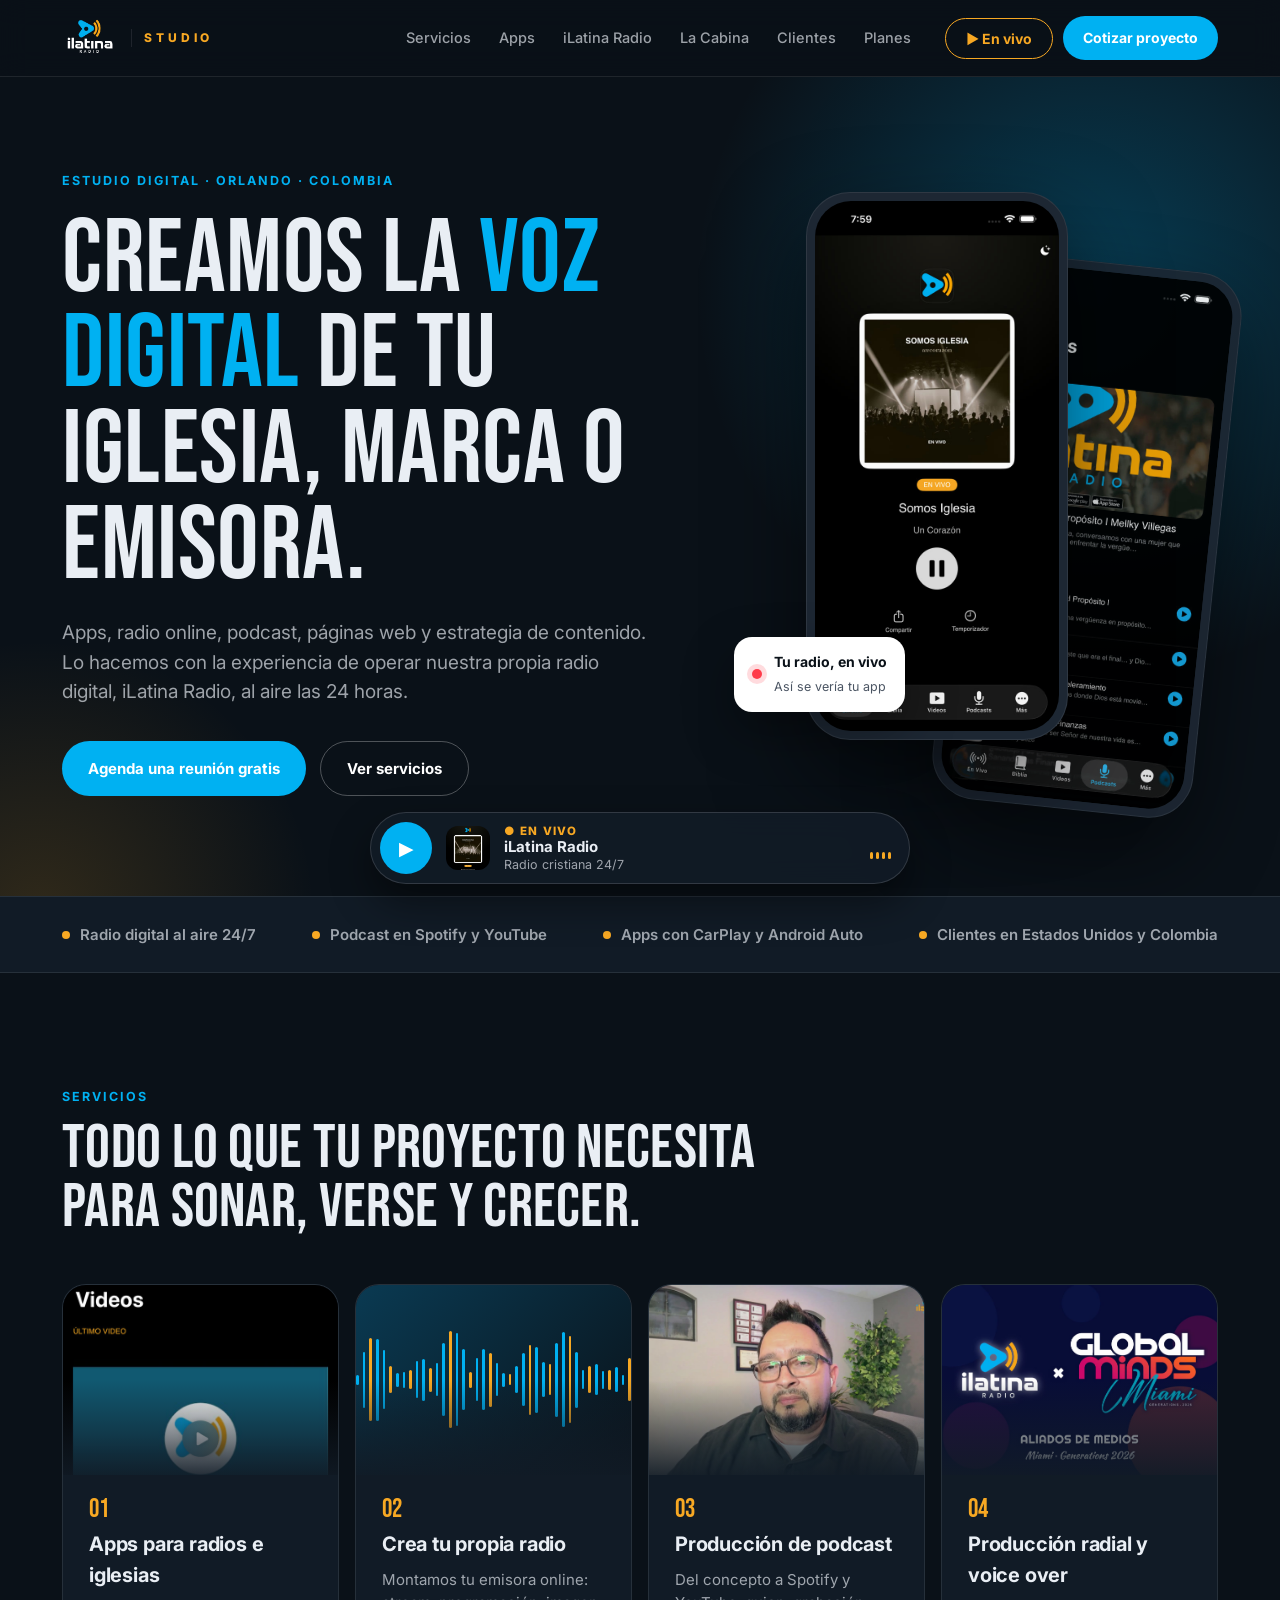
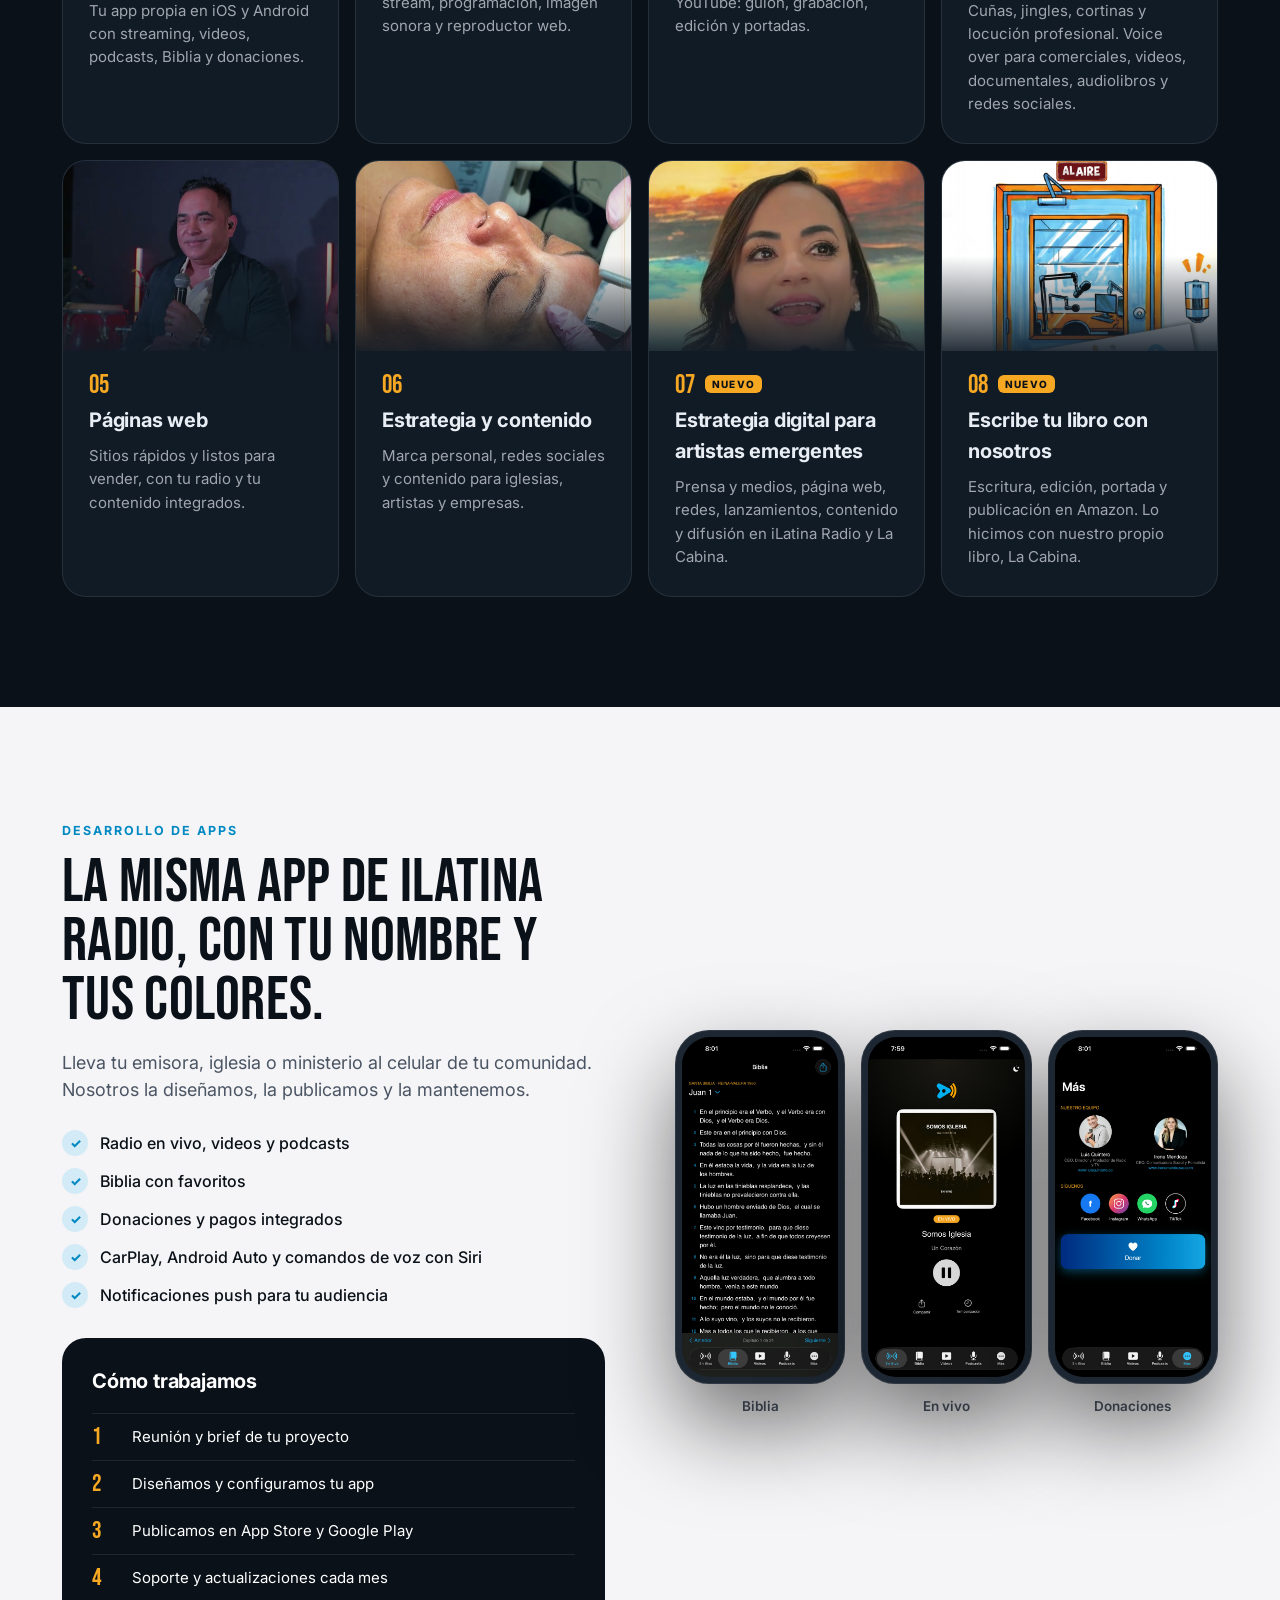
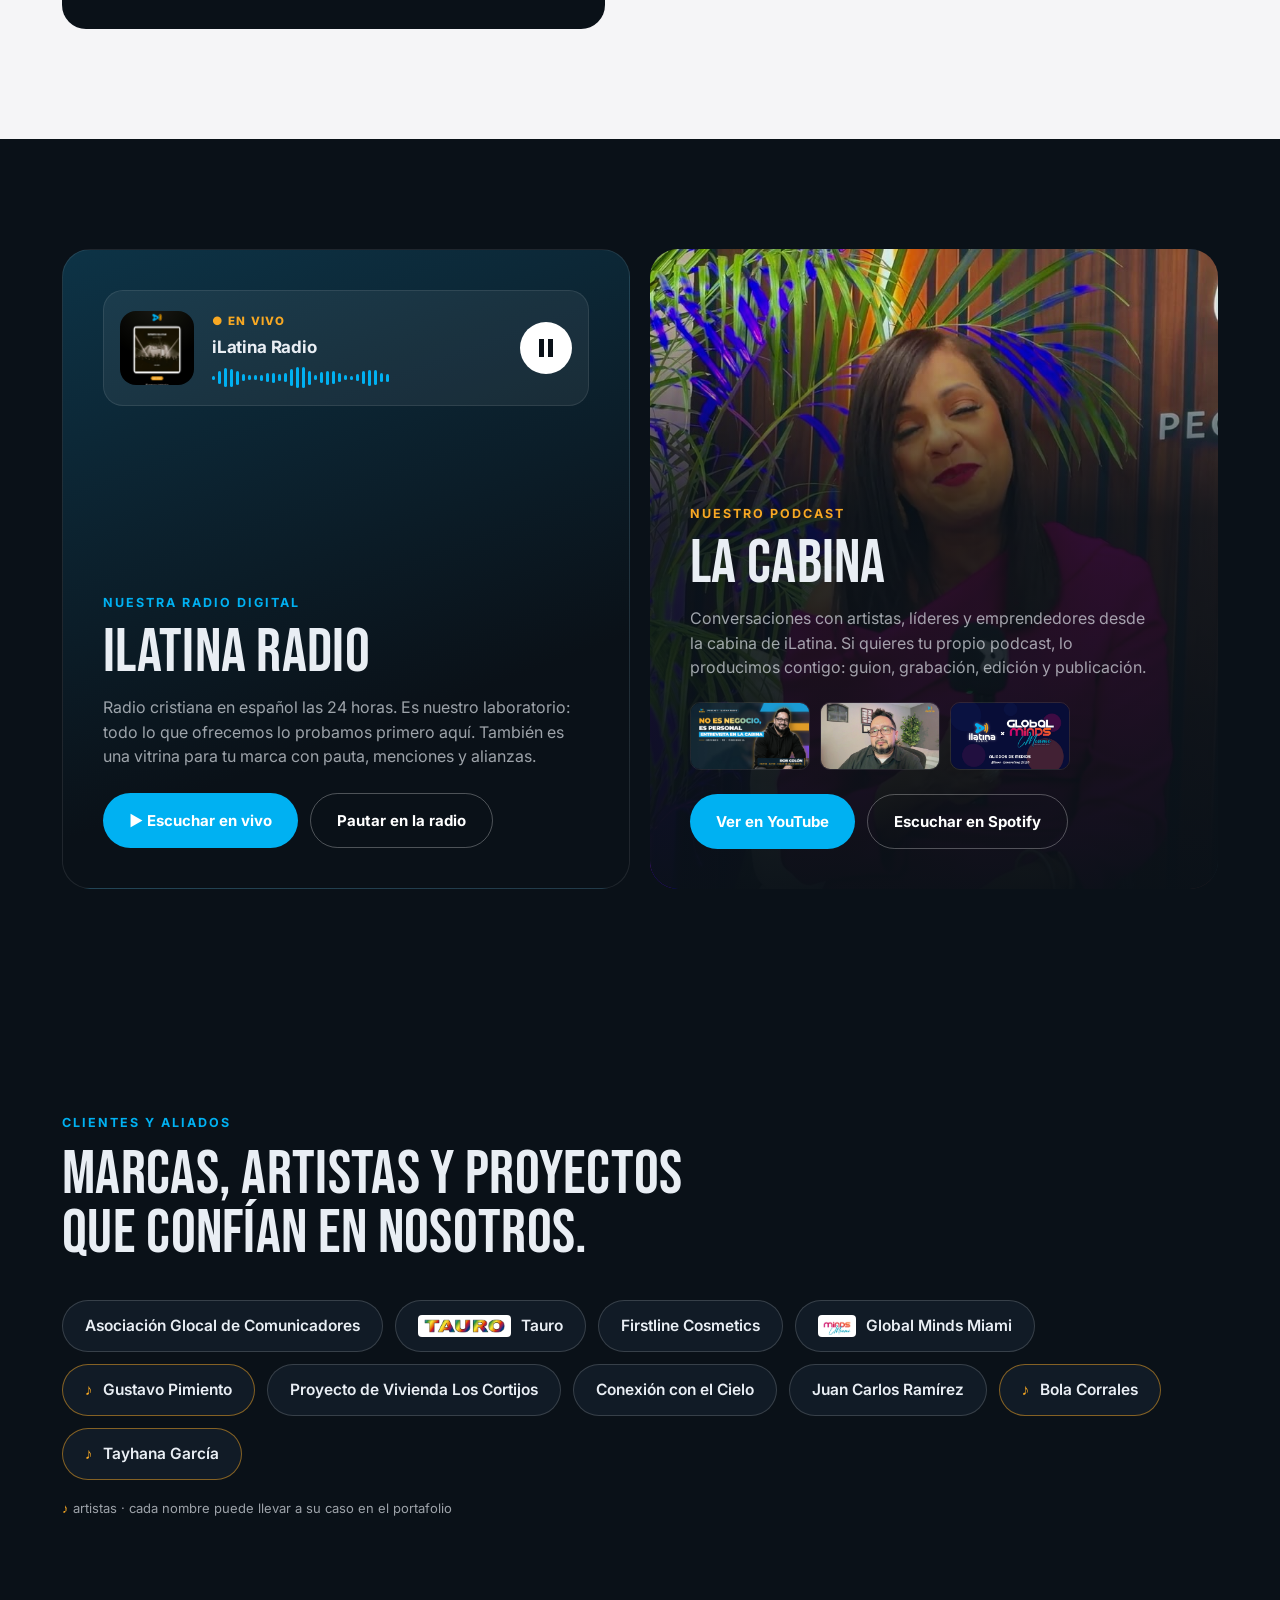
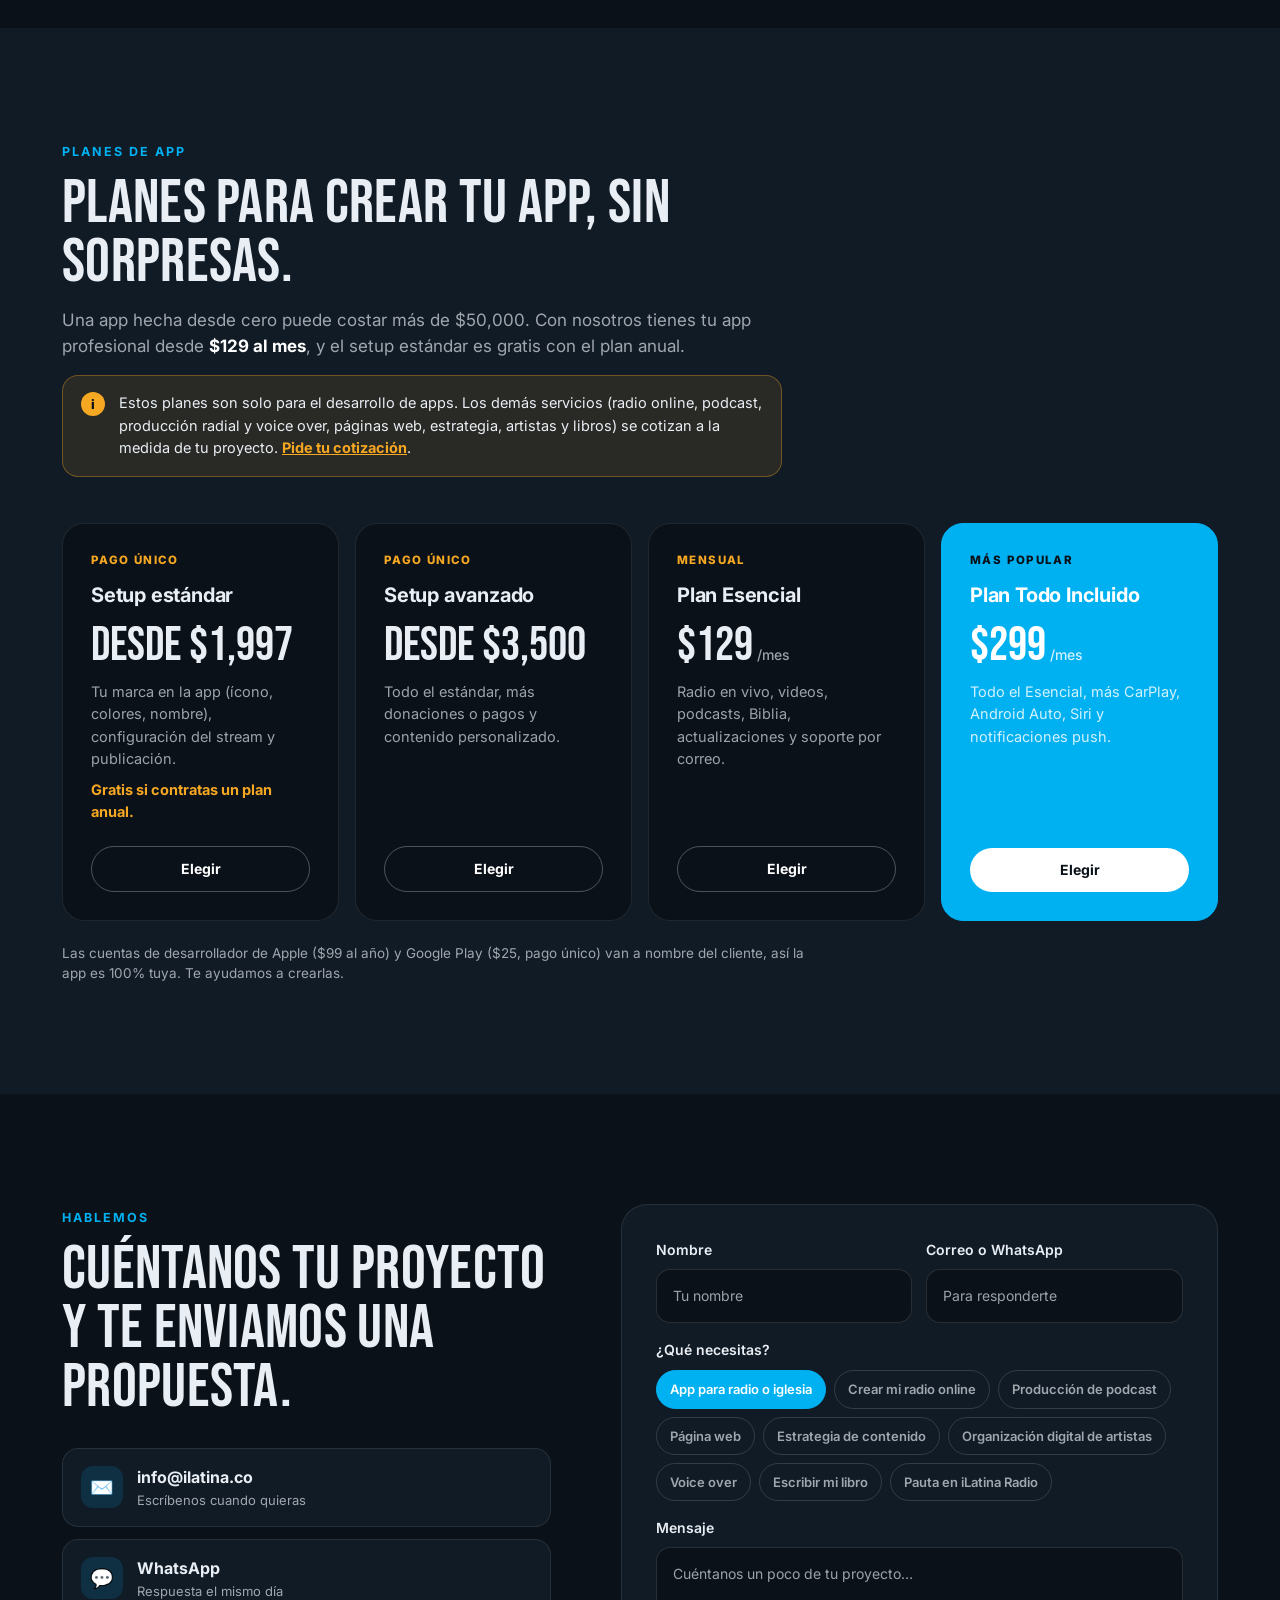
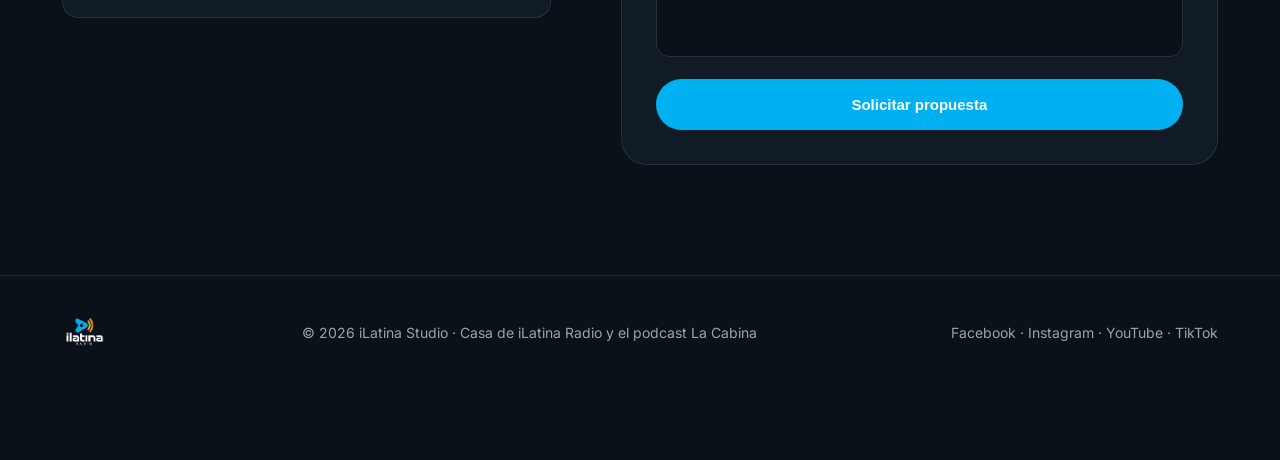
==== index.html @ 71a1471c "Prueba: maqueta iLatina Studio v2" ====
<!doctype html>
<html lang="es"><head><meta name="robots" content="noindex,nofollow"><meta charset="utf-8"><meta name="viewport" content="width=device-width,initial-scale=1">
<title>iLatina Studio | Apps, radio online, podcast y contenido digital</title>
<meta name="description" content="iLatina Studio crea apps para radios e iglesias, radios online, podcasts, páginas web y estrategia de contenido. Casa de iLatina Radio y el podcast La Cabina.">
<link rel="stylesheet" href="https://fonts.googleapis.com/css2?family=Bebas+Neue&family=Inter:wght@400;500;600;700;800&display=swap">
<style>
:root{--azul:#00b1f2;--azul2:#0089c2;--naranja:#f7a823;--tinta:#0a1118;--tinta2:#111b26;--tinta3:#17222f;--linea:rgba(255,255,255,.09);--texto:#e9eef4;--suave:rgba(233,238,244,.66);--claro:#f5f5f7;--gris:#4b5563}
*{box-sizing:border-box;margin:0;padding:0}
html{scroll-behavior:smooth}
body{font-family:Inter,-apple-system,sans-serif;background:var(--tinta);color:var(--texto);-webkit-font-smoothing:antialiased;line-height:1.55}
img{display:block;max-width:100%}a{color:inherit;text-decoration:none}
.wrap{max-width:1220px;margin:0 auto;padding:0 32px}
.eti{font-size:12.5px;font-weight:700;letter-spacing:.16em;text-transform:uppercase;color:var(--azul)}
h1,h2{font-family:'Bebas Neue',sans-serif;font-weight:400;letter-spacing:.005em}
h1{font-size:104px;line-height:.92}h2{font-size:62px;line-height:.95}
h3{font-size:20px;font-weight:700;letter-spacing:-.01em}
.btn{display:inline-flex;align-items:center;gap:8px;font-weight:700;font-size:15px;padding:15px 26px;border-radius:99px;background:var(--azul);color:#fff}
.btn.linea{background:transparent;border:1.5px solid rgba(255,255,255,.28)}
.btn.sm{padding:11px 20px;font-size:14px}
.btn.osc{background:var(--tinta);color:#fff}
section{padding:110px 0}

/* nav */
.nav{position:sticky;top:0;z-index:9;background:rgba(10,17,24,.82);backdrop-filter:blur(14px);border-bottom:1px solid var(--linea)}
.nav .wrap{display:flex;align-items:center;gap:34px;height:76px}
.marca{display:flex;align-items:center;gap:12px}
.marca img{height:42px}
.marca span{font-size:12px;font-weight:800;letter-spacing:.32em;color:var(--naranja);border-left:1px solid var(--linea);padding-left:12px}
.nav ul{display:flex;gap:28px;list-style:none;font-size:14.5px;font-weight:500;color:var(--suave);margin-left:auto}

/* hero */
.hero{position:relative;overflow:hidden;padding:90px 0 100px}
.hero:before{content:"";position:absolute;width:900px;height:900px;right:-260px;top:-240px;background:radial-gradient(circle,rgba(0,177,242,.28),transparent 62%)}
.hero:after{content:"";position:absolute;width:600px;height:600px;left:-260px;bottom:-320px;background:radial-gradient(circle,rgba(247,168,35,.16),transparent 65%)}
.hero .wrap{position:relative;z-index:2;display:grid;grid-template-columns:1.15fr .85fr;gap:40px;align-items:center}
.hero h1{margin:20px 0 24px}
.hero h1 em{font-style:normal;color:var(--azul)}
.hero p{font-size:19px;color:var(--suave);max-width:590px}
.hero .acc{display:flex;flex-wrap:wrap;gap:14px;margin-top:34px}
.telefonos{position:relative;height:600px}
.tel{position:absolute;width:262px;border-radius:44px;padding:9px;background:#1d2733;box-shadow:0 40px 90px rgba(0,0,0,.55),inset 0 0 0 1px rgba(255,255,255,.08)}
.tel img{border-radius:36px;width:100%}
.tel.a{right:150px;top:10px;z-index:2}
.tel.b{right:0;top:80px;transform:rotate(6deg);opacity:.9}
.burbuja{position:absolute;z-index:3;left:-10px;bottom:70px;background:#fff;color:var(--tinta);border-radius:18px;padding:14px 18px;display:flex;gap:12px;align-items:center;box-shadow:0 20px 50px rgba(0,0,0,.35)}
.burbuja i{width:10px;height:10px;border-radius:50%;background:#ff3b4a;box-shadow:0 0 0 5px rgba(255,59,74,.18)}
.burbuja b{display:block;font-size:14px}.burbuja small{color:var(--gris);font-size:12.5px}

/* franja */
.franja{background:var(--tinta2);border-top:1px solid var(--linea);border-bottom:1px solid var(--linea);padding:26px 0}
.franja .wrap{display:flex;justify-content:space-between;gap:24px;flex-wrap:wrap}
.franja span{display:flex;align-items:center;gap:10px;font-size:15px;font-weight:600;color:var(--suave)}
.franja span:before{content:"";width:8px;height:8px;border-radius:50%;background:var(--naranja)}

/* servicios */
.cab{max-width:720px;margin-bottom:46px}.cab h2{margin-top:12px}
.servicios{display:grid;grid-template-columns:repeat(4,1fr);gap:16px}
.serv .im{height:170px}.serv .tx{padding:20px 22px 24px}.serv p{font-size:14.5px}
.serv.nuevo .n:after{content:"NUEVO";font-family:Inter;font-size:10px;font-weight:800;letter-spacing:.12em;background:var(--naranja);color:var(--tinta);padding:3px 7px;border-radius:6px;margin-left:10px;vertical-align:middle}
.serv{background:var(--tinta2);border:1px solid var(--linea);border-radius:24px;overflow:hidden;display:flex;flex-direction:column}
.serv .im{height:190px;position:relative;overflow:hidden;background:var(--tinta3)}
.serv .im img{width:100%;height:100%;object-fit:cover}
.serv .im:after{content:"";position:absolute;inset:0;background:linear-gradient(180deg,transparent 50%,rgba(17,27,38,.9))}
.serv .tx{padding:22px 26px 28px}
.serv .n{font-family:'Bebas Neue';font-size:26px;color:var(--naranja);line-height:1}
.serv h3{margin:6px 0 8px}
.serv p{font-size:15px;color:var(--suave)}
.onda{position:absolute;inset:0;display:flex;align-items:center;justify-content:center;gap:4px;background:linear-gradient(135deg,#0a3a52,#0a1118)}
.onda i{width:5px;border-radius:5px;background:var(--azul)}
.onda i:nth-child(3n){background:var(--naranja)}

/* apps */
.apps{background:var(--claro);color:var(--tinta)}
.apps .wrap{display:grid;grid-template-columns:1fr 1fr;gap:70px;align-items:center}
.apps .eti{color:var(--azul2)}
.apps h2{margin:12px 0 18px}
.apps .lead{font-size:18px;color:var(--gris)}
.lista{list-style:none;margin:26px 0 30px;display:grid;gap:12px}
.lista li{display:flex;gap:12px;align-items:center;font-size:16px;font-weight:500}
.lista li:before{content:"✓";width:26px;height:26px;flex:none;border-radius:50%;background:rgba(0,177,242,.14);color:var(--azul2);display:grid;place-items:center;font-weight:800;font-size:13px}
.proceso{background:var(--tinta);color:#fff;border-radius:24px;padding:28px 30px}
.proceso h3{margin-bottom:16px}
.proceso div{display:flex;gap:14px;padding:11px 0;border-top:1px solid var(--linea);font-size:15px}
.proceso div b{font-family:'Bebas Neue';font-weight:400;font-size:24px;color:var(--naranja);line-height:1;width:26px}
.galeria{display:grid;grid-template-columns:repeat(3,1fr);gap:16px;align-items:start}
.galeria .tel{position:relative;width:100%;border-radius:34px;padding:7px}
.galeria .tel img{border-radius:28px}
.galeria .tel:nth-child(2){margin-top:60px}
.galeria small{display:block;text-align:center;margin-top:12px;font-weight:600;color:var(--gris);font-size:13.5px}

/* radio + cabina */
.duo{display:grid;grid-template-columns:1fr 1fr;gap:20px}
.bloque{border-radius:28px;overflow:hidden;position:relative;min-height:640px;display:flex;flex-direction:column;justify-content:flex-end;padding:40px}
.bloque>img{position:absolute;inset:0;width:100%;height:100%;object-fit:cover}
.bloque .cnt{position:relative;z-index:2}
.bloque h2{margin:10px 0 12px}
.bloque p{font-size:16px;color:var(--suave);max-width:470px}
.bloque .acc{display:flex;flex-wrap:wrap;gap:12px;margin-top:24px}
.radio{background:linear-gradient(160deg,#0d3346,#0a1118 70%);border:1px solid var(--linea)}
.player{display:flex;align-items:center;gap:18px;background:rgba(255,255,255,.06);border:1px solid var(--linea);border-radius:20px;padding:16px;margin-bottom:auto}
.player .cov{width:74px;height:74px;border-radius:16px;overflow:hidden;flex:none}
.player .cov img{width:100%;height:100%;object-fit:cover;object-position:center 22%}
.player .pb{width:52px;height:52px;border-radius:50%;background:#fff;display:grid;place-items:center;margin-left:auto;flex:none}
.player .pb:before{content:"";width:5px;height:18px;border-left:5px solid var(--tinta);border-right:5px solid var(--tinta);box-sizing:content-box;width:4px}
.vivo{font-size:11.5px;font-weight:800;letter-spacing:.1em;color:var(--naranja)}
.barras{display:flex;gap:3px;align-items:center;height:22px;margin-top:6px}
.barras i{width:3px;border-radius:3px;background:var(--azul)}
.cabina:after{content:"";position:absolute;inset:0;background:linear-gradient(180deg,rgba(10,17,24,0) 10%,rgba(10,17,24,.82) 42%,rgba(10,17,24,.98))}
.cabina .eti{color:var(--naranja)}
.mini{display:flex;gap:10px;margin-top:22px}
.mini img{width:120px;height:68px;object-fit:cover;border-radius:10px;border:1px solid var(--linea)}

/* planes */
.planes{background:var(--tinta2)}
.grid4{display:grid;grid-template-columns:repeat(4,1fr);gap:16px}
.plan{background:var(--tinta);border:1px solid var(--linea);border-radius:22px;padding:28px;display:flex;flex-direction:column}
.plan .tag{font-size:11.5px;font-weight:800;letter-spacing:.12em;color:var(--naranja)}
.plan h3{margin:10px 0 4px}
.plan .pr{font-family:'Bebas Neue';font-size:48px;line-height:1.05;margin:6px 0 10px}
.plan .pr small{font-family:Inter;font-size:14px;color:var(--suave);font-weight:500}
.plan p{font-size:14.5px;color:var(--suave);margin-bottom:22px}
.plan .btn{margin-top:auto;justify-content:center}
.plan.top{background:var(--azul);border-color:var(--azul);color:#fff;position:relative}
.plan.top .tag{color:var(--tinta)}
.plan.top p,.plan.top .pr small{color:rgba(255,255,255,.82)}
.plan.top .btn{background:#fff;color:var(--tinta)}

/* contacto */
.contacto .wrap{display:grid;grid-template-columns:.9fr 1.1fr;gap:70px;align-items:start}
.contacto h2{margin:12px 0 18px}
.datos{display:grid;gap:12px;margin-top:30px}
.dato{display:flex;gap:14px;align-items:center;background:var(--tinta2);border:1px solid var(--linea);border-radius:16px;padding:16px 18px}
.dato i{width:42px;height:42px;border-radius:12px;display:grid;place-items:center;font-style:normal;font-size:19px;background:rgba(0,177,242,.14)}
.dato small{display:block;color:var(--suave);font-size:13px}
.form{background:var(--tinta2);border:1px solid var(--linea);border-radius:26px;padding:34px}
.form label{display:block;font-size:14px;font-weight:600;margin-bottom:16px}
.inp{margin-top:8px;padding:15px 16px;border-radius:14px;border:1px solid rgba(255,255,255,.12);background:var(--tinta);color:var(--suave);font-weight:400}
.inp.sel{display:flex;justify-content:space-between;color:var(--texto)}
.inp.area{height:110px}
.dos{display:grid;grid-template-columns:1fr 1fr;gap:14px}
.form .btn{width:100%;justify-content:center;padding:17px;margin-top:6px}

.vivob{background:transparent;border:1.5px solid var(--naranja);color:var(--naranja);cursor:pointer;font-family:inherit}
.nav .acc2{display:flex;gap:10px;align-items:center}
/* clientes */
.clientes .cab{max-width:700px;margin-bottom:36px}
.chips{display:flex;flex-wrap:wrap;gap:12px}
.chips span{display:inline-flex;align-items:center;gap:10px;border:1px solid rgba(255,255,255,.16);border-radius:99px;padding:13px 22px;font-weight:600;font-size:15.5px;background:var(--tinta2)}
.chips span img{height:22px;width:auto;border-radius:4px;background:#fff;padding:2px 4px}
.chips span.art{border-color:rgba(247,168,35,.5)}
.chips span.art:before{content:"♪";color:var(--naranja);font-weight:800}
.leyenda{margin-top:18px;font-size:13px;color:var(--suave)}.leyenda b{color:var(--naranja)}
/* planes texto */
.planes .intro{max-width:760px;color:var(--suave);font-size:17px;margin-top:14px}
.aviso{display:flex;gap:14px;align-items:flex-start;max-width:760px;margin-top:16px;background:rgba(247,168,35,.1);border:1px solid rgba(247,168,35,.35);border-radius:16px;padding:16px 18px;font-size:14.5px;color:var(--texto)}
.aviso:before{content:"i";flex:none;width:24px;height:24px;border-radius:50%;background:var(--naranja);color:var(--tinta);font-weight:800;display:grid;place-items:center;font-size:13px}
.aviso a{color:var(--naranja);font-weight:700;text-decoration:underline}
.plan .gratis{display:block;margin-top:8px;color:var(--naranja);font-weight:700}
.nota{margin-top:22px;font-size:13.5px;color:var(--suave);max-width:760px}
/* opciones formulario */
.opc{display:flex;flex-wrap:wrap;gap:8px;margin-top:10px}
.opc span{font-size:13px;font-weight:600;padding:8px 13px;border-radius:99px;border:1px solid rgba(255,255,255,.14);color:var(--suave)}
.opc span.on{background:var(--azul);border-color:var(--azul);color:#fff}
/* reproductor flotante */
.flot{position:fixed;left:16px;right:16px;bottom:16px;z-index:20;max-width:540px;margin:0 auto;background:rgba(17,27,38,.94);backdrop-filter:blur(14px);border:1px solid rgba(255,255,255,.14);border-radius:99px;padding:9px 12px 9px 9px;display:flex;align-items:center;gap:14px;box-shadow:0 18px 40px rgba(0,0,0,.45)}
.flot .js-play{width:52px;height:52px;flex:none;border-radius:50%;border:0;background:var(--azul);color:#fff;font-size:19px;cursor:pointer}
.flot .cv{width:44px;height:44px;border-radius:12px;overflow:hidden;flex:none}.flot .cv img{width:100%;height:100%;object-fit:cover;object-position:center 22%}
.flot .tx{display:flex;flex-direction:column;min-width:0;flex:1;line-height:1.25}
.flot .tx b{font-size:15px}.flot #np{font-size:12.5px;color:var(--suave);white-space:nowrap;overflow:hidden;text-overflow:ellipsis}
.flot .eq{display:flex;gap:3px;align-items:flex-end;height:22px;margin-right:6px}.flot .eq i{width:3px;background:var(--naranja);border-radius:2px;height:30%}
.flot.on .eq i{animation:eq .9s ease-in-out infinite}.flot .eq i:nth-child(2){animation-delay:.2s}.flot .eq i:nth-child(3){animation-delay:.4s}.flot .eq i:nth-child(4){animation-delay:.1s}
@keyframes eq{0%,100%{height:25%}50%{height:100%}}
footer{padding-bottom:110px!important;border-top:1px solid var(--linea);padding:40px 0;color:var(--suave);font-size:14px}
footer .wrap{display:flex;justify-content:space-between;align-items:center;gap:20px;flex-wrap:wrap}
footer img{height:34px}

@media (max-width:1100px){.servicios{grid-template-columns:repeat(2,1fr)}}
@media (max-width:760px){
  .wrap{padding:0 16px}
  .nav .wrap{height:62px;gap:10px}.nav ul{display:none}.nav .btn{margin-left:auto}.marca img{height:34px}.marca span{font-size:10px;letter-spacing:.22em}
  h1{font-size:60px}h2{font-size:44px}
  section{padding:70px 0}
  .hero{padding:50px 0 60px}.hero .wrap,.apps .wrap,.duo,.contacto .wrap{grid-template-columns:1fr}
  .hero p{font-size:17px}
  .telefonos{height:470px}.tel{width:210px}.tel.a{right:auto;left:0}.tel.b{right:0;top:60px}.burbuja{left:auto;right:0;bottom:10px}
  .franja .wrap{display:grid;grid-template-columns:1fr 1fr;gap:12px}.franja span{font-size:13.5px}
  .servicios,.grid4{grid-template-columns:1fr}.nav .vivob{display:none}.chips span{font-size:14px;padding:11px 16px}.flot{border-radius:22px}
  .galeria{gap:10px}
  .bloque{min-height:460px;padding:26px}
  .dos{grid-template-columns:1fr}
  .form{padding:22px}
  .player{gap:12px;padding:12px}.player .cov{width:56px;height:56px}.player .pb{width:42px;height:42px}.barras i:nth-child(n+18){display:none}
  .radio .player{margin-bottom:30px}.cabina{padding-top:300px}.cabina>img{height:340px}
  .cabina:after{background:linear-gradient(180deg,rgba(10,17,24,0) 120px,rgba(10,17,24,.96) 340px,var(--tinta))}
  .mini img{width:31%;height:auto;aspect-ratio:16/9;flex:1}
}
</style></head><body>

<nav class="nav"><div class="wrap">
<a class="marca" href="#inicio"><img src="img/logo_oscuro.png" alt="iLatina"><span>STUDIO</span></a>
<ul><li><a href="#servicios">Servicios</a></li><li><a href="#apps">Apps</a></li><li><a href="#radio">iLatina Radio</a></li><li><a href="#cabina">La Cabina</a></li><li><a href="#clientes">Clientes</a></li><li><a href="#planes">Planes</a></li></ul>
<div class="acc2"><button type="button" class="btn sm vivob js-play">▶ En vivo</button><a class="btn sm" href="#contacto">Cotizar proyecto</a></div>
</div></nav>

<header class="hero" id="inicio"><div class="wrap">
<div>
<span class="eti">Estudio digital · Orlando · Colombia</span>
<h1>Creamos la <em>voz digital</em> de tu iglesia, marca o emisora.</h1>
<p>Apps, radio online, podcast, páginas web y estrategia de contenido. Lo hacemos con la experiencia de operar nuestra propia radio digital, iLatina Radio, al aire las 24 horas.</p>
<div class="acc"><a class="btn" href="#contacto">Agenda una reunión gratis</a><a class="btn linea" href="#servicios">Ver servicios</a></div>
</div>
<div class="telefonos">
<div class="tel a"><img src="img/app/en_vivo.jpg" alt="App iLatina Radio — en vivo"></div>
<div class="tel b"><img src="img/app/podcasts.jpg" alt="App iLatina Radio — podcasts"></div>
<div class="burbuja"><i></i><div><b>Tu radio, en vivo</b><small>Así se vería tu app</small></div></div>
</div>
</div></header>

<div class="franja"><div class="wrap">
<span>Radio digital al aire 24/7</span><span>Podcast en Spotify y YouTube</span><span>Apps con CarPlay y Android Auto</span><span>Clientes en Estados Unidos y Colombia</span>
</div></div>

<section id="servicios"><div class="wrap">
<div class="cab"><span class="eti">Servicios</span><h2>Todo lo que tu proyecto necesita para sonar, verse y crecer.</h2></div>
<div class="servicios">
<div class="serv"><div class="im"><img src="img/app/videos.jpg" style="object-position:center 18%"></div><div class="tx"><div class="n">01</div><h3>Apps para radios e iglesias</h3><p>Tu app propia en iOS y Android con streaming, videos, podcasts, Biblia y donaciones.</p></div></div>
<div class="serv"><div class="im"><div class="onda" id="onda1"></div></div><div class="tx"><div class="n">02</div><h3>Crea tu propia radio</h3><p>Montamos tu emisora online: stream, programación, imagen sonora y reproductor web.</p></div></div>
<div class="serv"><div class="im"><img src="img/rob2.jpg" style="object-position:center 30%"></div><div class="tx"><div class="n">03</div><h3>Producción de podcast</h3><p>Del concepto a Spotify y YouTube: guion, grabación, edición y portadas.</p></div></div>
<div class="serv"><div class="im"><img src="img/globalminds.jpg"></div><div class="tx"><div class="n">04</div><h3>Producción radial y voice over</h3><p>Cuñas, jingles, cortinas y locución profesional. Voice over para comerciales, videos, documentales, audiolibros y redes sociales.</p></div></div>
<div class="serv"><div class="im"><img src="img/jcr.jpg"></div><div class="tx"><div class="n">05</div><h3>Páginas web</h3><p>Sitios rápidos y listos para vender, con tu radio y tu contenido integrados.</p></div></div>
<div class="serv"><div class="im"><img src="img/firstline2.jpg" style="object-position:center 35%"></div><div class="tx"><div class="n">06</div><h3>Estrategia y contenido</h3><p>Marca personal, redes sociales y contenido para iglesias, artistas y empresas.</p></div></div>
<div class="serv nuevo"><div class="im"><img src="img/tayhana.jpg" style="object-position:center 30%"></div><div class="tx"><div class="n">07</div><h3>Estrategia digital para artistas emergentes</h3><p>Prensa y medios, página web, redes, lanzamientos, contenido y difusión en iLatina Radio y La Cabina.</p></div></div>
<div class="serv nuevo"><div class="im"><img src="img/libro.jpg" style="object-position:center 28%"></div><div class="tx"><div class="n">08</div><h3>Escribe tu libro con nosotros</h3><p>Escritura, edición, portada y publicación en Amazon. Lo hicimos con nuestro propio libro, La Cabina.</p></div></div>
</div></div></section>

<section class="apps" id="apps"><div class="wrap">
<div>
<span class="eti">Desarrollo de apps</span>
<h2>La misma app de iLatina Radio, con tu nombre y tus colores.</h2>
<p class="lead">Lleva tu emisora, iglesia o ministerio al celular de tu comunidad. Nosotros la diseñamos, la publicamos y la mantenemos.</p>
<ul class="lista"><li>Radio en vivo, videos y podcasts</li><li>Biblia con favoritos</li><li>Donaciones y pagos integrados</li><li>CarPlay, Android Auto y comandos de voz con Siri</li><li>Notificaciones push para tu audiencia</li></ul>
<div class="proceso"><h3>Cómo trabajamos</h3>
<div><b>1</b>Reunión y brief de tu proyecto</div><div><b>2</b>Diseñamos y configuramos tu app</div><div><b>3</b>Publicamos en App Store y Google Play</div><div><b>4</b>Soporte y actualizaciones cada mes</div></div>
</div>
<div class="galeria">
<div><div class="tel"><img src="img/app/biblia.jpg" alt="Biblia"></div><small>Biblia</small></div>
<div><div class="tel"><img src="img/app/en_vivo.jpg" alt="En vivo"></div><small>En vivo</small></div>
<div><div class="tel"><img src="img/app/mas.jpg" alt="Donar y equipo"></div><small>Donaciones</small></div>
</div>
</div></section>

<section><div class="wrap duo">
<div class="bloque radio" id="radio">
<div class="player"><div class="cov"><img src="img/app/en_vivo.jpg"></div><div><span class="vivo">● EN VIVO</span><h3 style="font-size:17px;margin-top:2px">iLatina Radio</h3><div class="barras" id="barras"></div></div><span class="pb"></span></div>
<div class="cnt"><span class="eti">Nuestra radio digital</span><h2>iLatina Radio</h2>
<p>Radio cristiana en español las 24 horas. Es nuestro laboratorio: todo lo que ofrecemos lo probamos primero aquí. También es una vitrina para tu marca con pauta, menciones y alianzas.</p>
<div class="acc"><button type="button" class="btn js-play" style="border:0;cursor:pointer;font-family:inherit">▶ Escuchar en vivo</button><a class="btn linea" href="#contacto">Pautar en la radio</a></div></div>
</div>
<div class="bloque cabina" id="cabina"><img src="img/judith.jpg" style="object-position:center 12%">
<div class="cnt"><span class="eti">Nuestro podcast</span><h2>La Cabina</h2>
<p>Conversaciones con artistas, líderes y emprendedores desde la cabina de iLatina. Si quieres tu propio podcast, lo producimos contigo: guion, grabación, edición y publicación.</p>
<div class="mini"><img src="img/rob.jpg"><img src="img/rob2.jpg"><img src="img/globalminds.jpg"></div>
<div class="acc"><a class="btn" href="https://www.youtube.com/@ilatinaradio">Ver en YouTube</a><a class="btn linea" href="https://open.spotify.com/show/7D1IcJIOmCBuLYSZOc2mAf">Escuchar en Spotify</a></div></div>
</div>
</div></section>

<section class="clientes" id="clientes"><div class="wrap">
<div class="cab"><span class="eti">Clientes y aliados</span><h2>Marcas, artistas y proyectos que confían en nosotros.</h2></div>
<div class="chips">
<span>Asociación Glocal de Comunicadores</span>
<span><img src="img/logos/Tauro.png" alt="">Tauro</span>
<span>Firstline Cosmetics</span>
<span><img src="img/logos/globalminds.png" alt="">Global Minds Miami</span>
<span class="art">Gustavo Pimiento</span>
<span>Proyecto de Vivienda Los Cortijos</span>
<span>Conexión con el Cielo</span>
<span>Juan Carlos Ramírez</span>
<span class="art">Bola Corrales</span>
<span class="art">Tayhana García</span>
</div>
<p class="leyenda"><b>♪</b> artistas · cada nombre puede llevar a su caso en el portafolio</p>
</div></section>

<section class="planes" id="planes"><div class="wrap">
<div class="cab"><span class="eti">Planes de app</span><h2>Planes para crear tu app, sin sorpresas.</h2>
<p class="intro">Una app hecha desde cero puede costar más de $50,000. Con nosotros tienes tu app profesional desde <b style="color:#fff">$129 al mes</b>, y el setup estándar es gratis con el plan anual.</p>
<p class="aviso"><span>Estos planes son solo para el desarrollo de apps. Los demás servicios (radio online, podcast, producción radial y voice over, páginas web, estrategia, artistas y libros) se cotizan a la medida de tu proyecto. <a href="#contacto">Pide tu cotización</a>.</span></p></div>
<div class="grid4">
<div class="plan"><span class="tag">PAGO ÚNICO</span><h3>Setup estándar</h3><div class="pr">Desde $1,997</div><p>Tu marca en la app (ícono, colores, nombre), configuración del stream y publicación.<span class="gratis">Gratis si contratas un plan anual.</span></p><a class="btn linea sm" href="#contacto">Elegir</a></div>
<div class="plan"><span class="tag">PAGO ÚNICO</span><h3>Setup avanzado</h3><div class="pr">Desde $3,500</div><p>Todo el estándar, más donaciones o pagos y contenido personalizado.</p><a class="btn linea sm" href="#contacto">Elegir</a></div>
<div class="plan"><span class="tag">MENSUAL</span><h3>Plan Esencial</h3><div class="pr">$129<small> /mes</small></div><p>Radio en vivo, videos, podcasts, Biblia, actualizaciones y soporte por correo.</p><a class="btn linea sm" href="#contacto">Elegir</a></div>
<div class="plan top"><span class="tag">MÁS POPULAR</span><h3>Plan Todo Incluido</h3><div class="pr">$299<small> /mes</small></div><p>Todo el Esencial, más CarPlay, Android Auto, Siri y notificaciones push.</p><a class="btn sm" href="#contacto">Elegir</a></div>
</div>
<p class="nota">Las cuentas de desarrollador de Apple ($99 al año) y Google Play ($25, pago único) van a nombre del cliente, así la app es 100% tuya. Te ayudamos a crearlas.</p>
</div></section>

<section class="contacto" id="contacto"><div class="wrap">
<div><span class="eti">Hablemos</span><h2>Cuéntanos tu proyecto y te enviamos una propuesta.</h2>
<div class="datos">
<div class="dato"><i>✉️</i><div><b>info@ilatina.co</b><small>Escríbenos cuando quieras</small></div></div>
<div class="dato"><i>💬</i><div><b>WhatsApp</b><small>Respuesta el mismo día</small></div></div>
</div></div>
<form class="form" action="mailto:info@ilatina.co" method="post" enctype="text/plain">
<div class="dos"><label>Nombre<div class="inp">Tu nombre</div></label><label>Correo o WhatsApp<div class="inp">Para responderte</div></label></div>
<label>¿Qué necesitas?<div class="opc"><span class="on">App para radio o iglesia</span><span>Crear mi radio online</span><span>Producción de podcast</span><span>Página web</span><span>Estrategia de contenido</span><span>Organización digital de artistas</span><span>Voice over</span><span>Escribir mi libro</span><span>Pauta en iLatina Radio</span></div></label>
<label>Mensaje<div class="inp area">Cuéntanos un poco de tu proyecto…</div></label>
<button class="btn" type="submit" style="border:0">Solicitar propuesta</button>
</form>
</div></section>

<footer><div class="wrap"><img src="img/logo_oscuro.png" alt="iLatina"><span>© 2026 iLatina Studio · Casa de iLatina Radio y el podcast La Cabina</span><span>Facebook · Instagram · YouTube · TikTok</span></div></footer>

<div class="flot" id="flot">
<button type="button" class="js-play" aria-label="Reproducir iLatina Radio en vivo">▶</button>
<div class="cv"><img src="img/app/en_vivo.jpg" alt=""></div>
<div class="tx"><span class="vivo">● EN VIVO</span><b>iLatina Radio</b><span id="np">Radio cristiana 24/7</span></div>
<div class="eq"><i></i><i></i><i></i><i></i></div>
<audio id="radio" preload="none" src="https://stream.ilatina.co/listen/ilatina_radio/radio.mp3"></audio>
</div>
<script>
(function(){var a=document.getElementById('radio'),f=document.getElementById('flot'),b=document.querySelectorAll('.js-play');
function ui(on){f.classList.toggle('on',on);b.forEach(function(x){x.textContent=x.textContent.replace(on?'▶':'❚❚',on?'❚❚':'▶');});}
b.forEach(function(x){x.addEventListener('click',function(){if(a.paused){a.play();ui(true);}else{a.pause();ui(false);}});});
function np(){fetch('https://stream.ilatina.co/api/nowplaying/ilatina_radio').then(function(r){return r.json()}).then(function(d){var s=d.now_playing&&d.now_playing.song;if(s&&s.title)document.getElementById('np').textContent=(s.artist?s.artist+' — ':'')+s.title;}).catch(function(){});}
np();setInterval(np,30000);})();
function ondas(id,n,max,min){var e=document.getElementById(id);if(!e)return;var h='';for(var i=0;i<n;i++){h+='<i style="height:'+Math.round(min+max*Math.abs(Math.sin(i*.55)*Math.cos(i*.21)))+'px"></i>'}e.innerHTML=h}
ondas('onda1',42,90,10);ondas('barras',30,18,4);
</script>
</body></html>
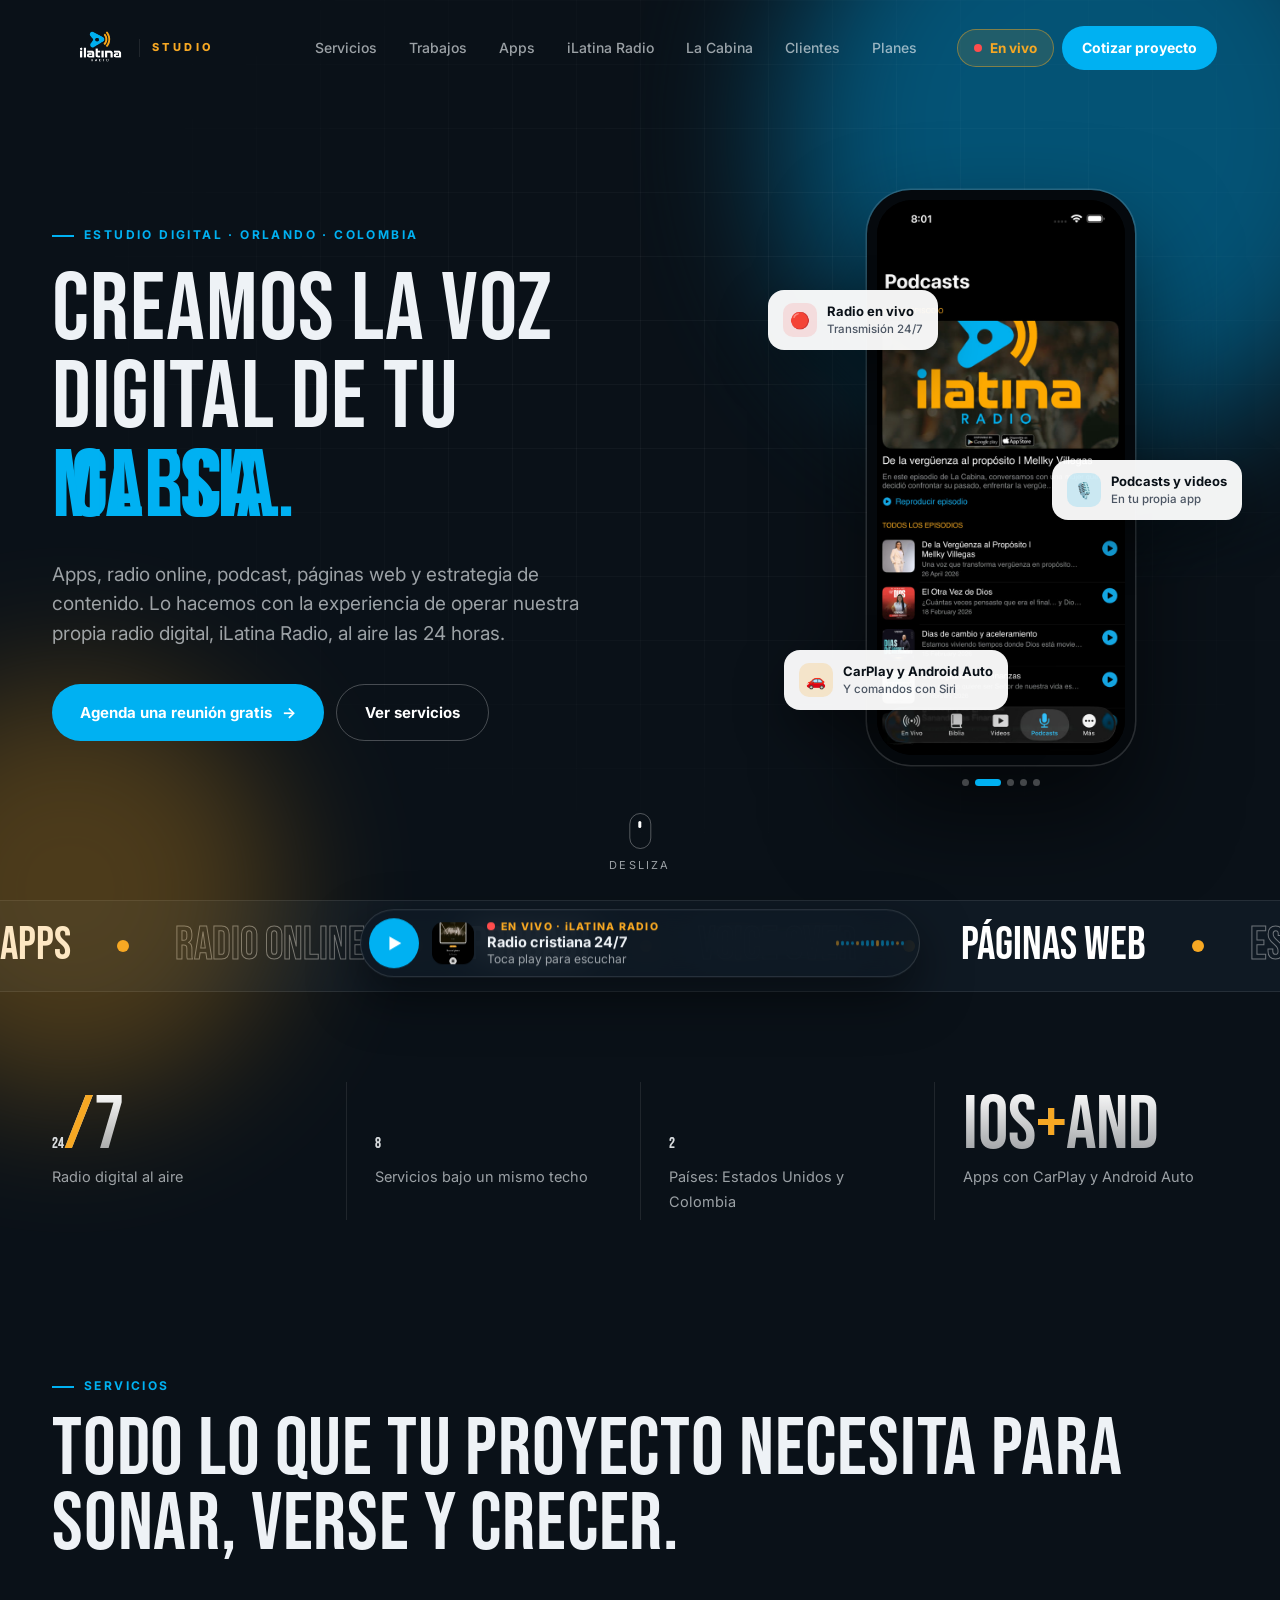
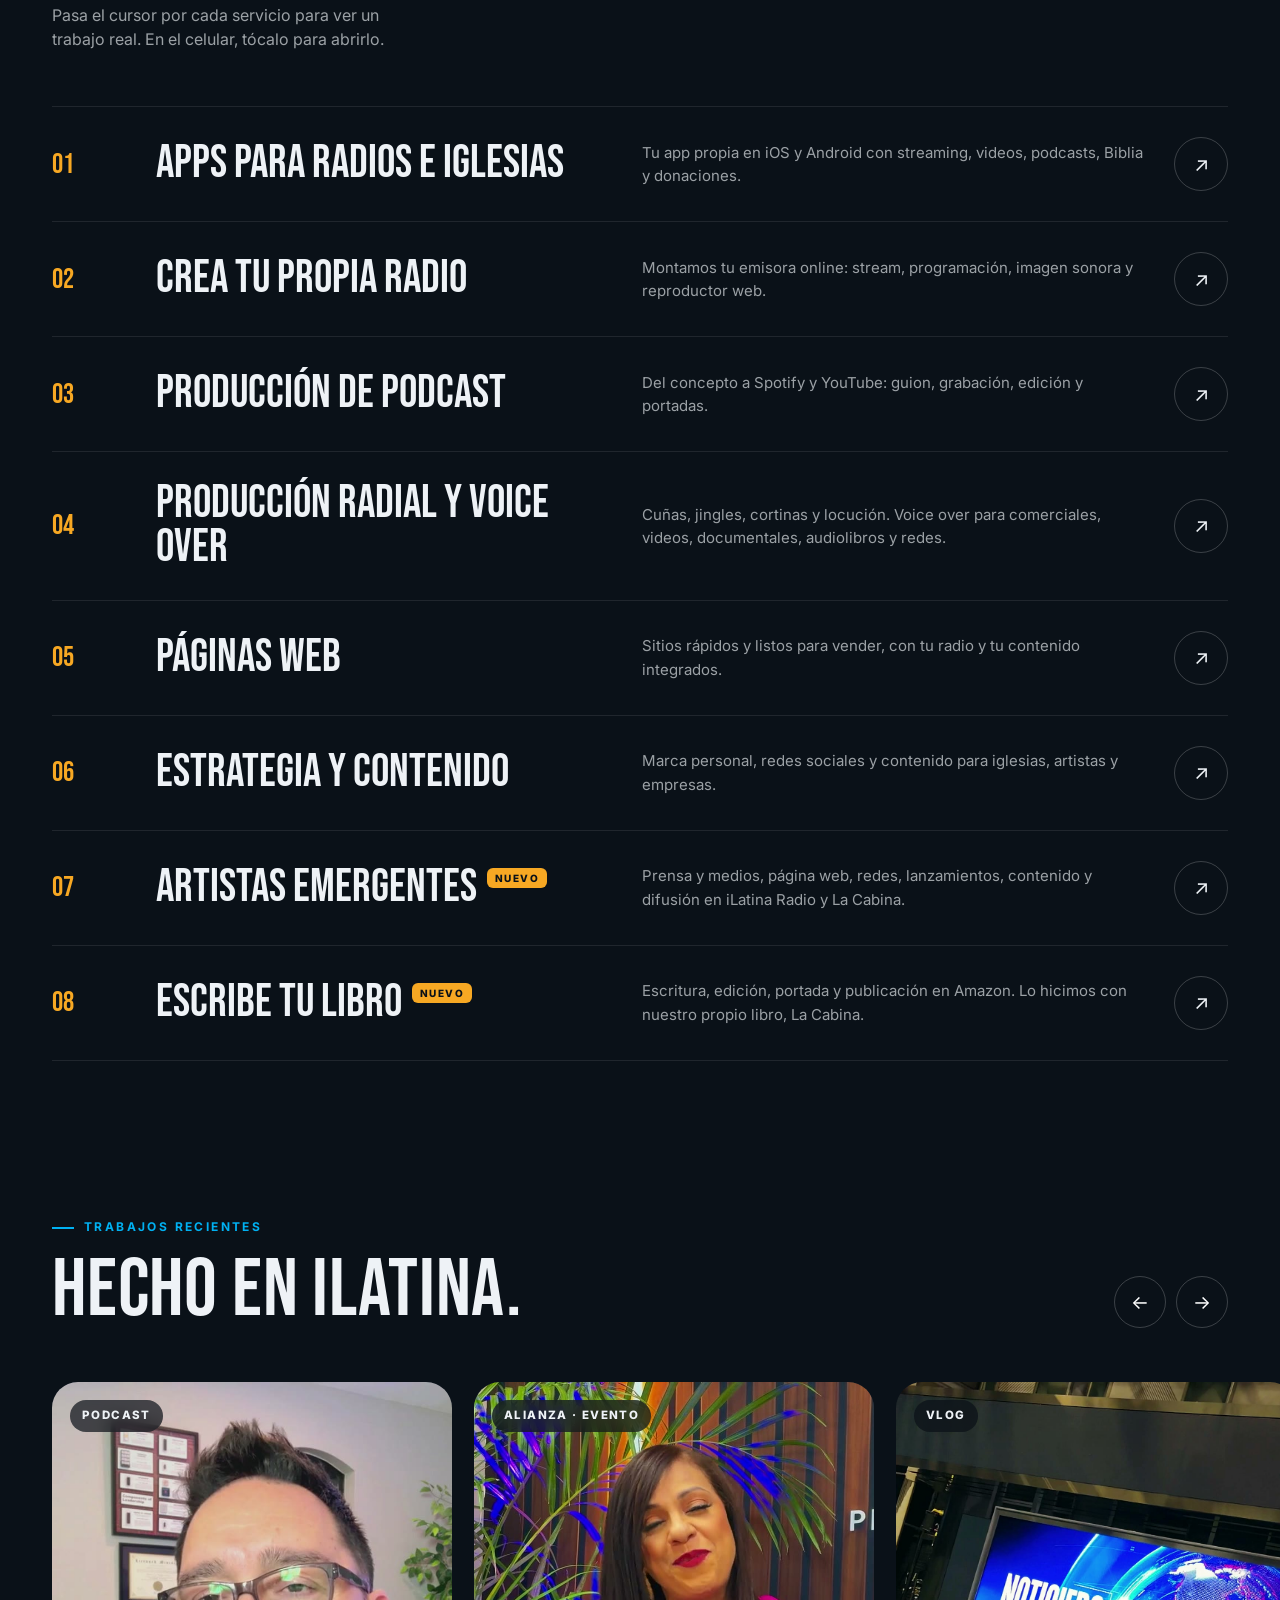
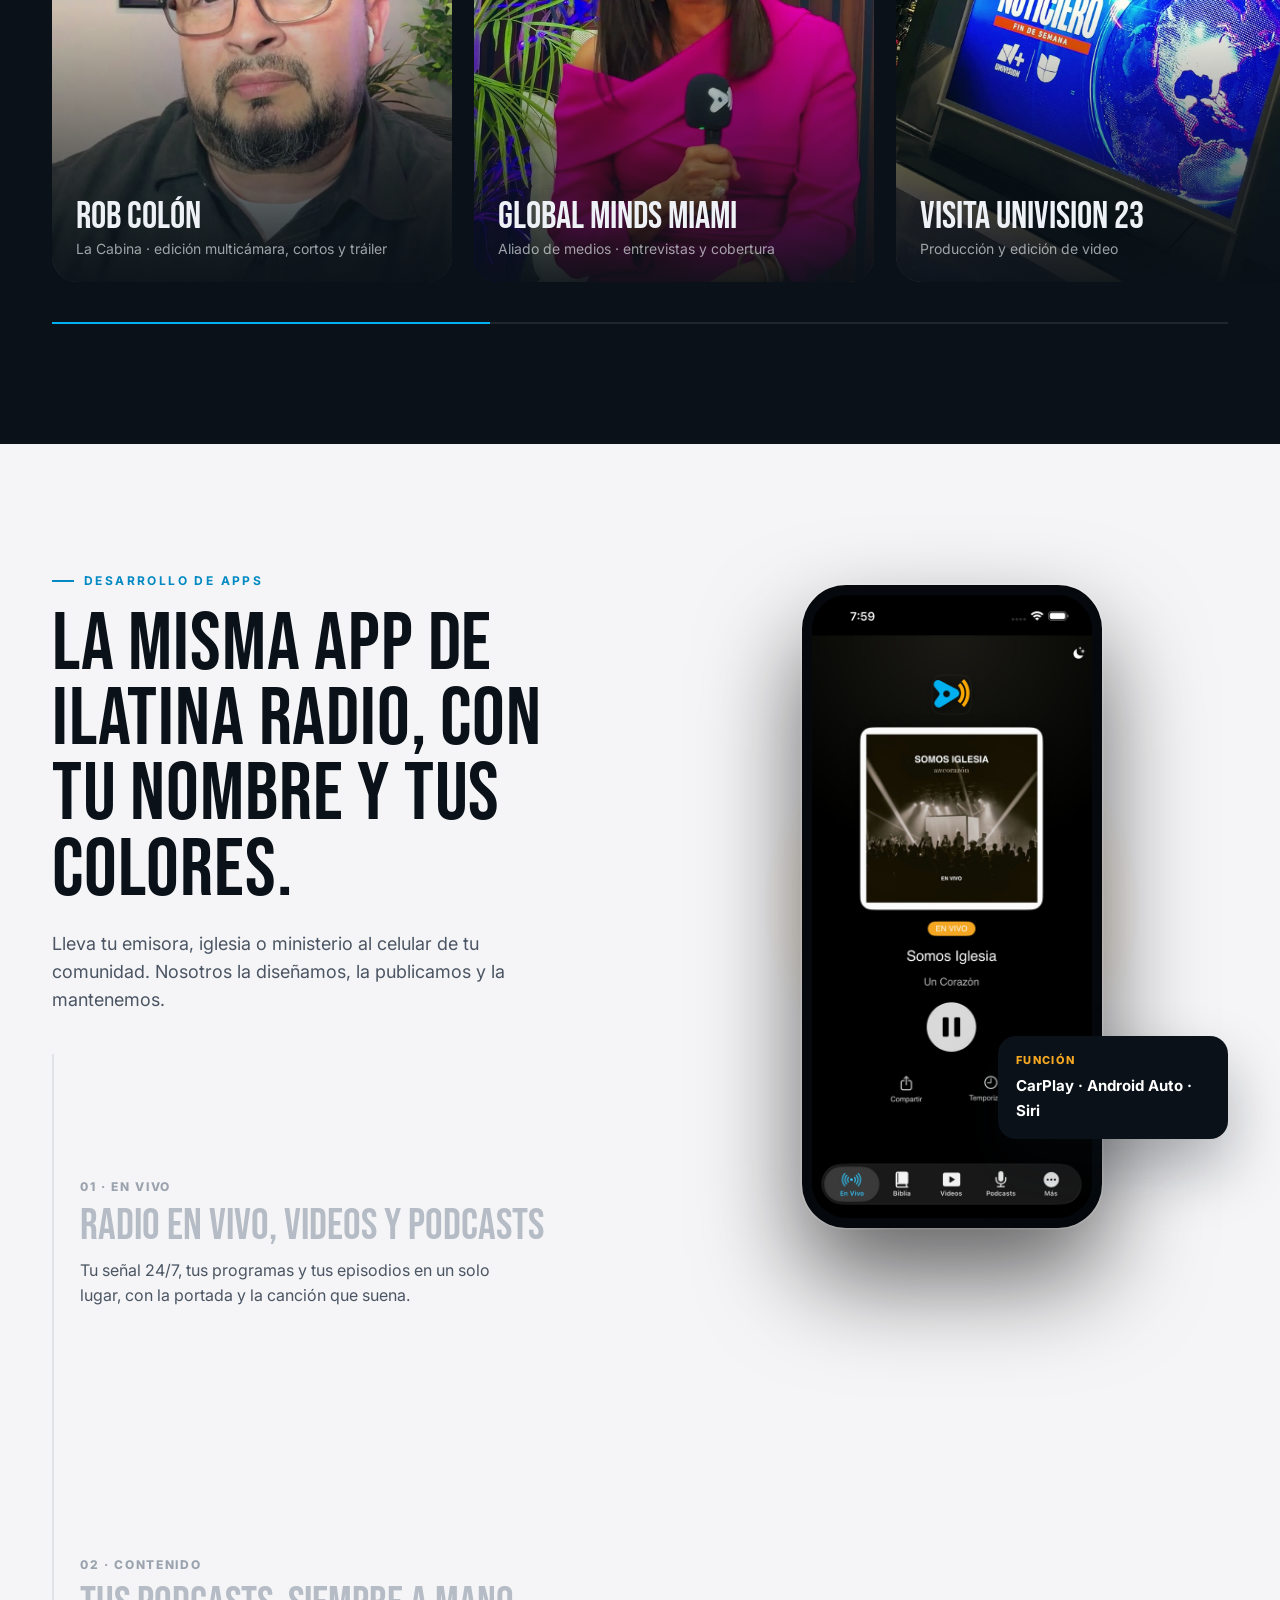
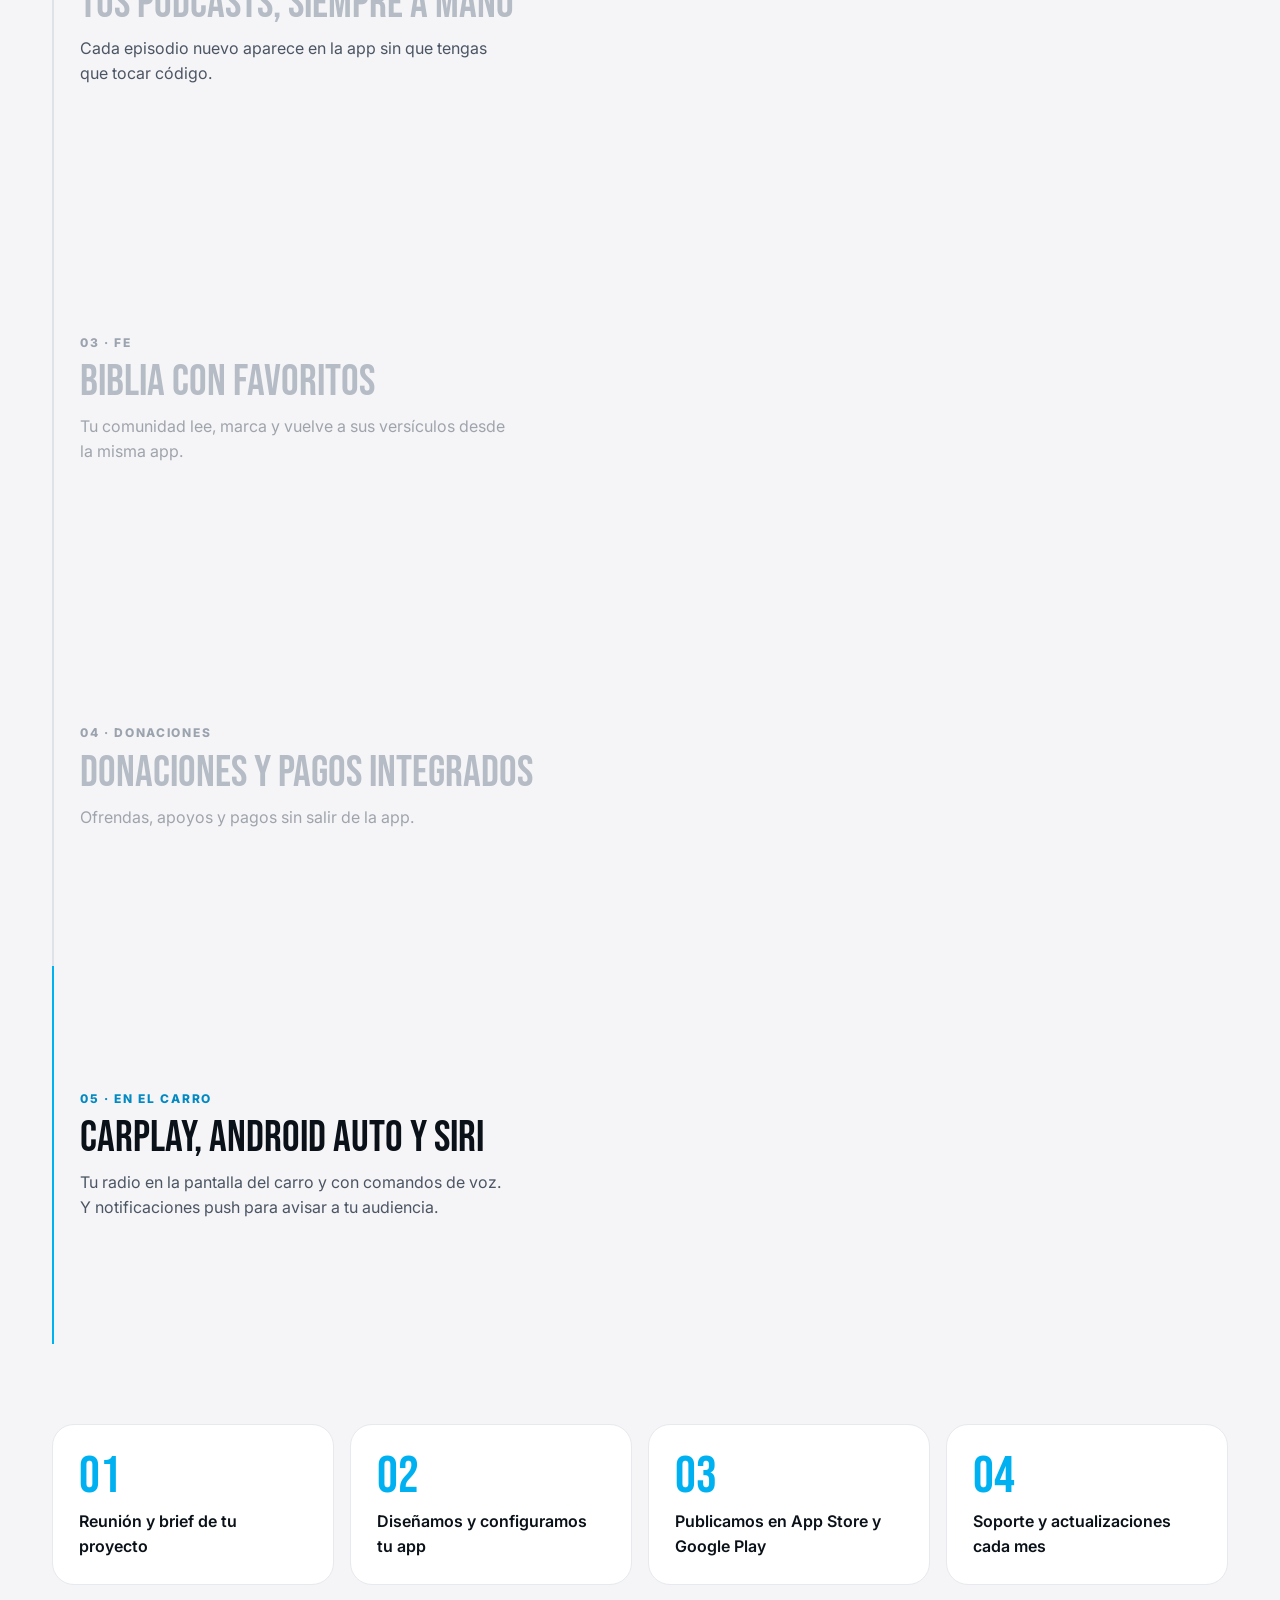
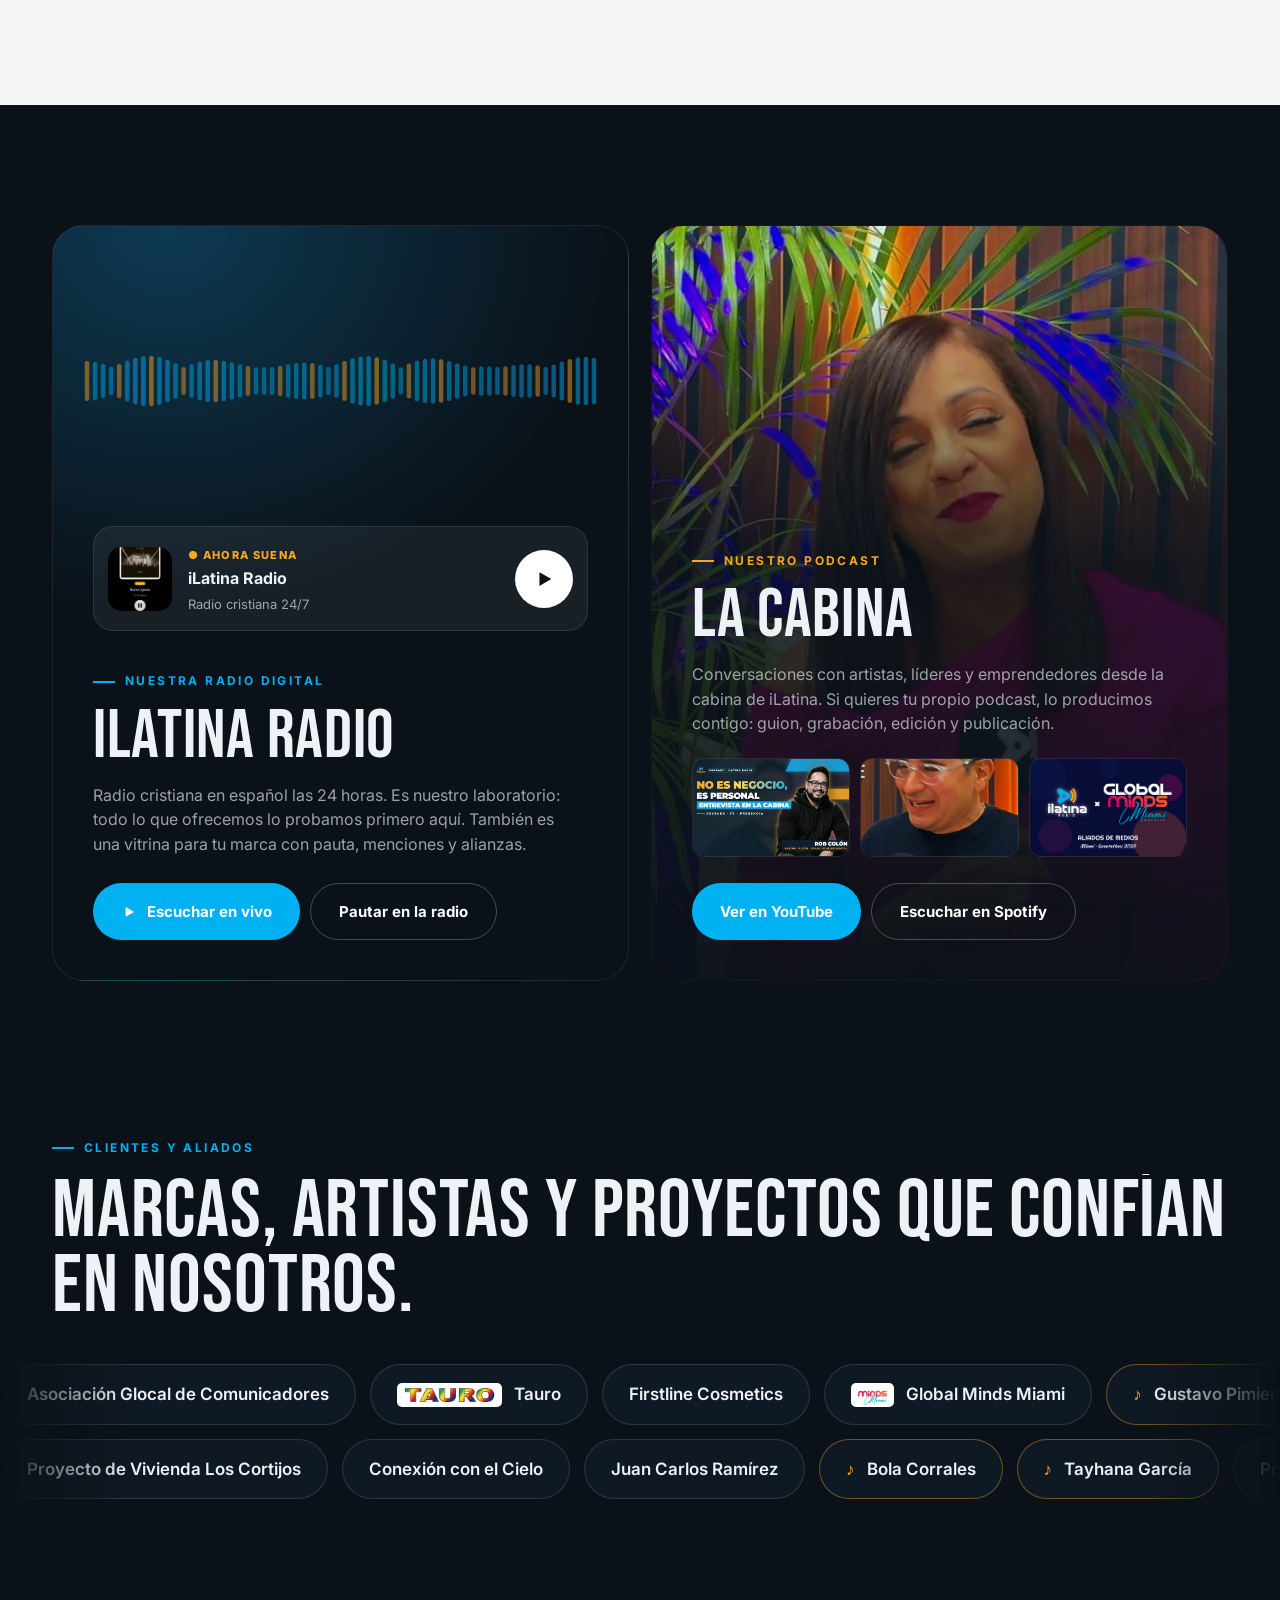
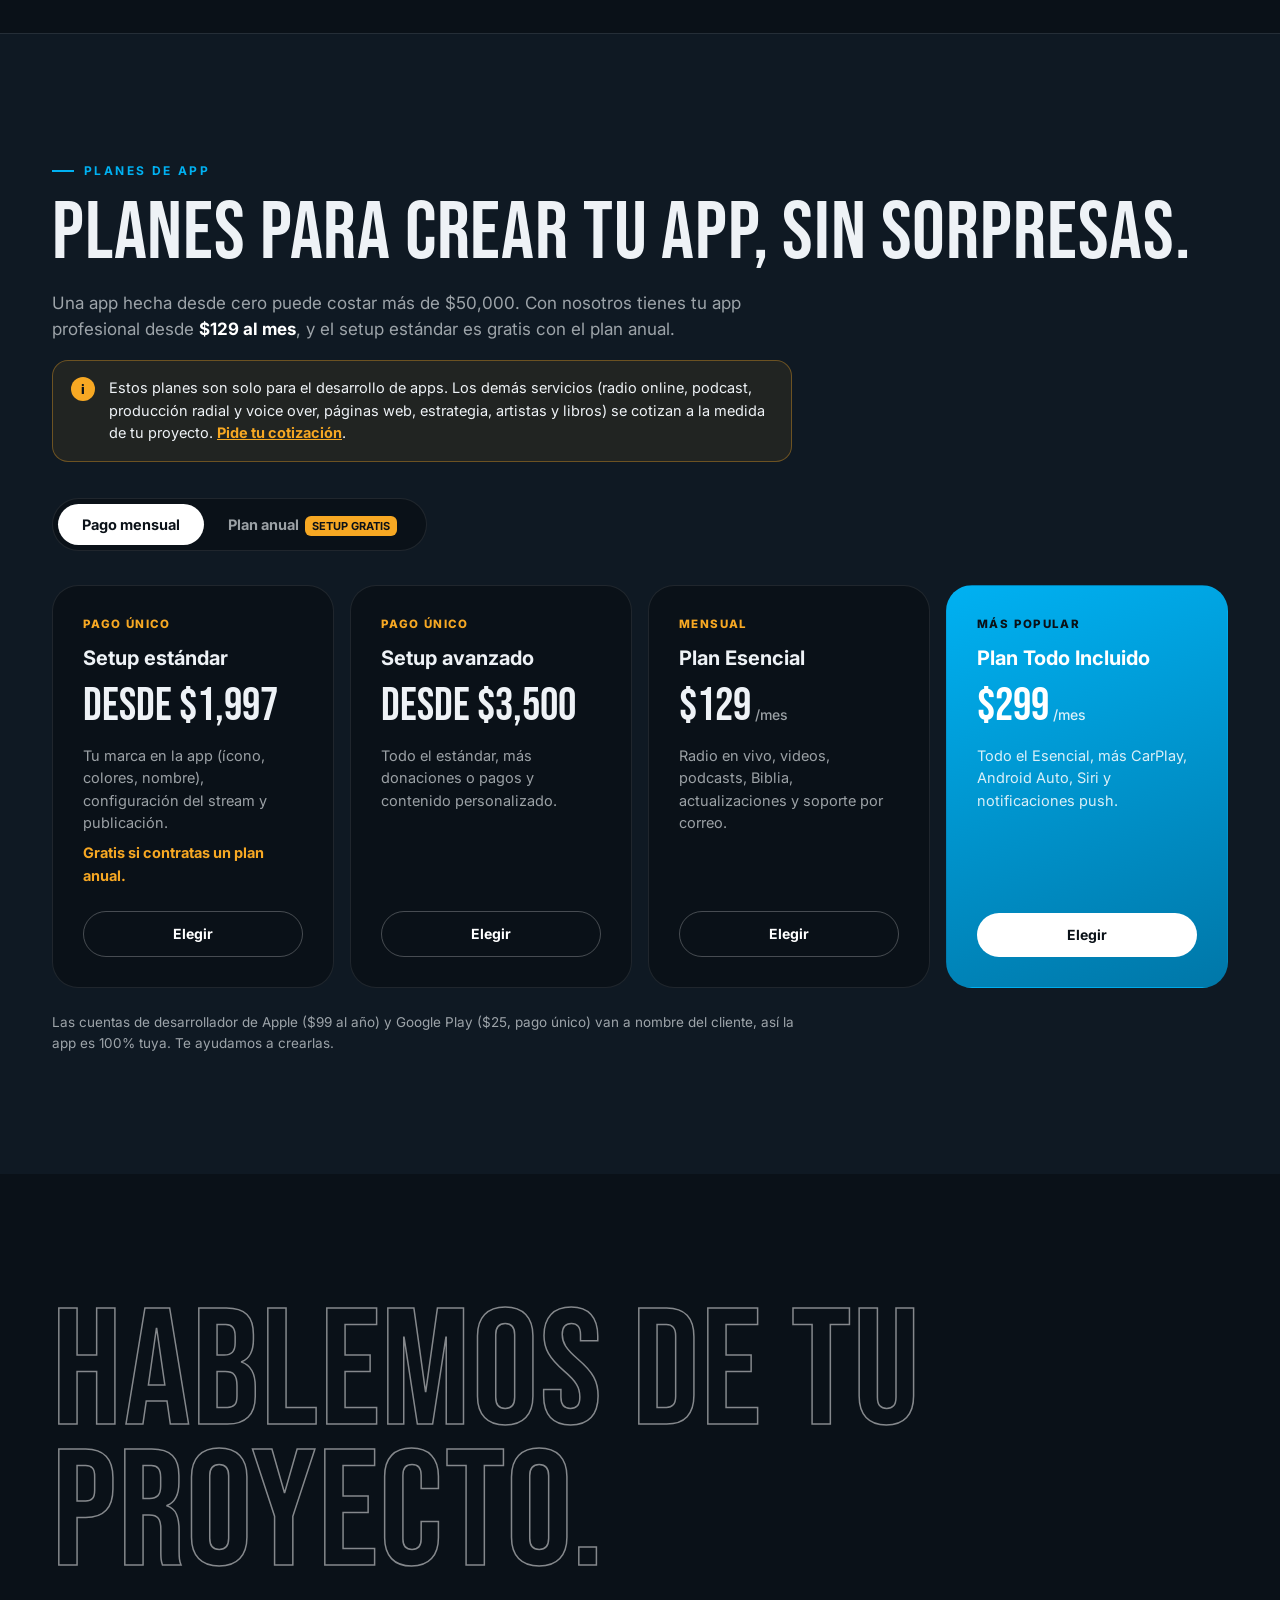
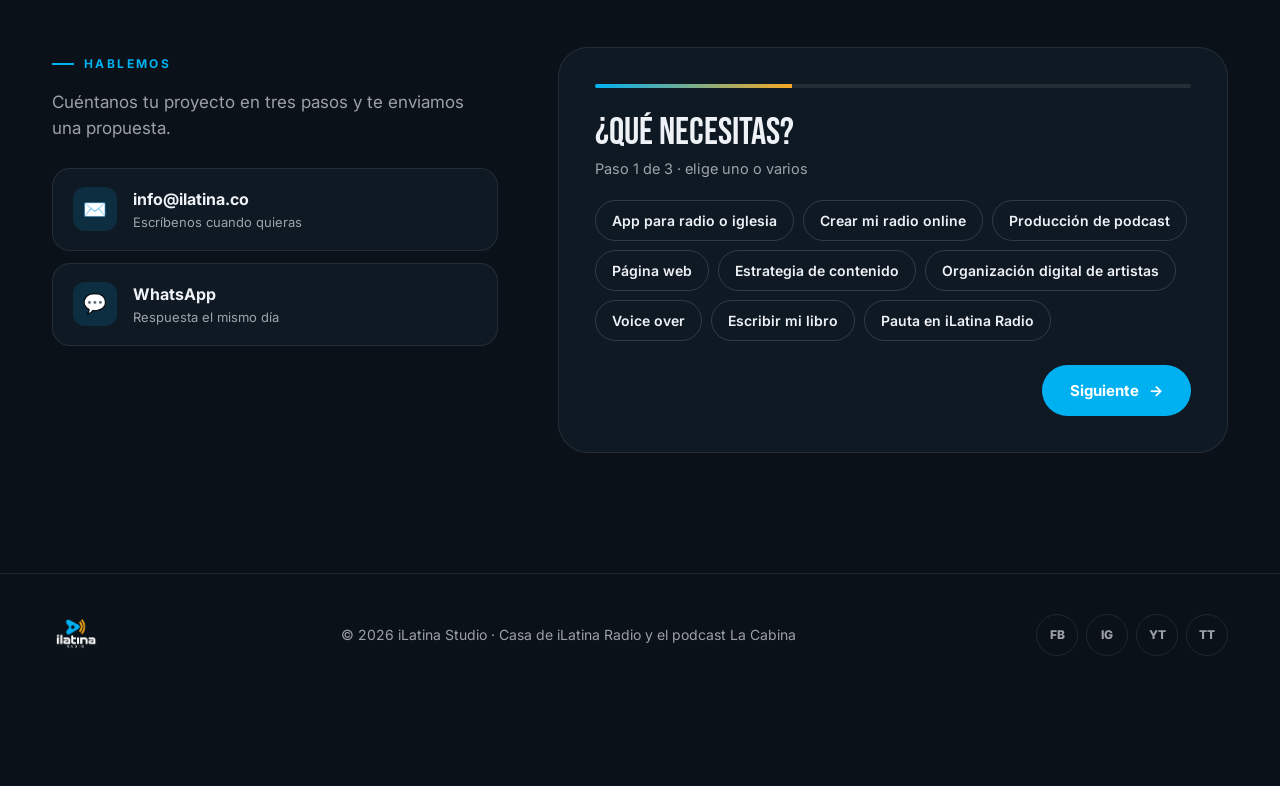
==== commit 01ae8628: "Prueba: iLatina Studio v3 con movimiento Co-Authored-By: Claude Opus 5.5 <noreply@anthropic.com>" ====
--- a/index.html
+++ b/index.html
@@ -1,329 +1,683 @@
 <!doctype html>
-<html lang="es"><head><meta name="robots" content="noindex,nofollow"><meta charset="utf-8"><meta name="viewport" content="width=device-width,initial-scale=1">
+<html lang="es"><head><meta charset="utf-8"><meta name="viewport" content="width=device-width,initial-scale=1">
+<meta name="robots" content="noindex,nofollow">
 <title>iLatina Studio | Apps, radio online, podcast y contenido digital</title>
 <meta name="description" content="iLatina Studio crea apps para radios e iglesias, radios online, podcasts, páginas web y estrategia de contenido. Casa de iLatina Radio y el podcast La Cabina.">
+<meta name="theme-color" content="#0a1118">
+<link rel="preconnect" href="https://fonts.googleapis.com"><link rel="preconnect" href="https://fonts.gstatic.com" crossorigin>
 <link rel="stylesheet" href="https://fonts.googleapis.com/css2?family=Bebas+Neue&family=Inter:wght@400;500;600;700;800&display=swap">
 <style>
-:root{--azul:#00b1f2;--azul2:#0089c2;--naranja:#f7a823;--tinta:#0a1118;--tinta2:#111b26;--tinta3:#17222f;--linea:rgba(255,255,255,.09);--texto:#e9eef4;--suave:rgba(233,238,244,.66);--claro:#f5f5f7;--gris:#4b5563}
+:root{--azul:#00b1f2;--azul2:#0089c2;--naranja:#f7a823;--tinta:#0a1118;--tinta2:#0f1923;--tinta3:#16222e;--linea:rgba(255,255,255,.09);--texto:#eef2f6;--suave:rgba(238,242,246,.64);--claro:#f5f5f7;--gris:#4b5563;--ease:cubic-bezier(.2,.8,.2,1)}
 *{box-sizing:border-box;margin:0;padding:0}
-html{scroll-behavior:smooth}
-body{font-family:Inter,-apple-system,sans-serif;background:var(--tinta);color:var(--texto);-webkit-font-smoothing:antialiased;line-height:1.55}
-img{display:block;max-width:100%}a{color:inherit;text-decoration:none}
-.wrap{max-width:1220px;margin:0 auto;padding:0 32px}
-.eti{font-size:12.5px;font-weight:700;letter-spacing:.16em;text-transform:uppercase;color:var(--azul)}
-h1,h2{font-family:'Bebas Neue',sans-serif;font-weight:400;letter-spacing:.005em}
-h1{font-size:104px;line-height:.92}h2{font-size:62px;line-height:.95}
-h3{font-size:20px;font-weight:700;letter-spacing:-.01em}
-.btn{display:inline-flex;align-items:center;gap:8px;font-weight:700;font-size:15px;padding:15px 26px;border-radius:99px;background:var(--azul);color:#fff}
-.btn.linea{background:transparent;border:1.5px solid rgba(255,255,255,.28)}
+html{scroll-behavior:smooth;-webkit-text-size-adjust:100%;overflow-x:clip}
+body{font-family:Inter,-apple-system,sans-serif;background:var(--tinta);color:var(--texto);-webkit-font-smoothing:antialiased;line-height:1.55;overflow-x:clip}
+img{display:block;max-width:100%}a{color:inherit;text-decoration:none}button{font-family:inherit;cursor:pointer}
+.wrap{max-width:1240px;margin:0 auto;padding:0 32px}
+h1,h2,.bebas{font-family:'Bebas Neue',sans-serif;font-weight:400;letter-spacing:.01em;line-height:.92}
+h2{font-size:clamp(46px,6.4vw,92px)}
+h3{font-size:20px;font-weight:700;line-height:1.25}
+.eti{display:inline-flex;align-items:center;gap:10px;font-size:12px;font-weight:700;letter-spacing:.2em;text-transform:uppercase;color:var(--azul)}
+.eti:before{content:"";width:22px;height:2px;background:currentColor}
+section{position:relative}
+::selection{background:var(--azul);color:#fff}
+
+/* botones magnéticos */
+.btn{position:relative;display:inline-flex;align-items:center;gap:10px;font-weight:700;font-size:15px;padding:16px 28px;border-radius:99px;background:var(--azul);color:#fff;border:0;overflow:hidden;transition:transform .35s var(--ease),box-shadow .35s;will-change:transform;isolation:isolate}
+.btn:after{content:"";position:absolute;inset:0;background:#fff;transform:translateY(101%);border-radius:inherit;transition:transform .45s var(--ease);z-index:-1}
+.btn:hover:after{transform:translateY(0)}.btn:hover{color:var(--tinta);box-shadow:0 14px 40px rgba(0,177,242,.35)}
+.btn.linea{background:transparent;border:1.5px solid rgba(255,255,255,.25)}
 .btn.sm{padding:11px 20px;font-size:14px}
-.btn.osc{background:var(--tinta);color:#fff}
-section{padding:110px 0}
+.btn .fl{transition:transform .35s var(--ease)}.btn:hover .fl{transform:translateX(4px)}
+
+/* progreso + cursor */
+.progreso{position:fixed;top:0;left:0;height:3px;width:100%;transform-origin:0 50%;transform:scaleX(0);background:linear-gradient(90deg,var(--azul),var(--naranja));z-index:60}
+.luz{position:fixed;width:520px;height:520px;border-radius:50%;pointer-events:none;z-index:0;background:radial-gradient(circle,rgba(0,177,242,.13),transparent 62%);transform:translate(-50%,-50%);left:-600px;top:-600px;transition:opacity .4s}
 
 /* nav */
-.nav{position:sticky;top:0;z-index:9;background:rgba(10,17,24,.82);backdrop-filter:blur(14px);border-bottom:1px solid var(--linea)}
-.nav .wrap{display:flex;align-items:center;gap:34px;height:76px}
-.marca{display:flex;align-items:center;gap:12px}
-.marca img{height:42px}
-.marca span{font-size:12px;font-weight:800;letter-spacing:.32em;color:var(--naranja);border-left:1px solid var(--linea);padding-left:12px}
-.nav ul{display:flex;gap:28px;list-style:none;font-size:14.5px;font-weight:500;color:var(--suave);margin-left:auto}
+.nav{position:fixed;top:14px;left:0;right:0;z-index:50;transition:top .4s var(--ease)}
+.nav .in{max-width:1240px;margin:0 auto;padding:0 32px}
+.nav .bar{display:flex;align-items:center;gap:26px;height:68px;padding:0 10px 0 22px;border-radius:99px;border:1px solid transparent;transition:all .45s var(--ease)}
+.nav.sc .bar{background:rgba(10,17,24,.72);backdrop-filter:blur(18px) saturate(1.4);-webkit-backdrop-filter:blur(18px) saturate(1.4);border-color:var(--linea);box-shadow:0 18px 50px rgba(0,0,0,.35)}
+.marca{display:flex;align-items:center;gap:12px}.marca img{height:38px}
+.marca span{font-size:11px;font-weight:800;letter-spacing:.32em;color:var(--naranja);border-left:1px solid var(--linea);padding-left:12px}
+.nav ul{display:flex;gap:4px;list-style:none;font-size:14px;font-weight:500;margin-left:auto}
+.nav ul a{display:block;padding:9px 14px;border-radius:99px;color:var(--suave);transition:all .3s}
+.nav ul a:hover,.nav ul a.on{color:#fff;background:rgba(255,255,255,.08)}
+.nav .acc{display:flex;gap:8px;align-items:center}
+.vivob{display:inline-flex;align-items:center;gap:8px;background:rgba(247,168,35,.12);border:1px solid rgba(247,168,35,.45);color:var(--naranja);font-weight:700;font-size:13.5px;padding:10px 16px;border-radius:99px}
+.punto{width:8px;height:8px;border-radius:50%;background:#ff4d4d;box-shadow:0 0 0 0 rgba(255,77,77,.6);animation:pulso 1.8s infinite}
+@keyframes pulso{70%{box-shadow:0 0 0 9px rgba(255,77,77,0)}100%{box-shadow:0 0 0 0 rgba(255,77,77,0)}}
+.hamb{display:none;width:46px;height:46px;border-radius:50%;border:1px solid var(--linea);background:rgba(255,255,255,.05);position:relative}
+.hamb i{position:absolute;left:14px;right:14px;height:2px;background:#fff;transition:transform .35s var(--ease),top .35s}
+.hamb i:nth-child(1){top:18px}.hamb i:nth-child(2){top:26px}
+.menu-on .hamb i:nth-child(1){top:22px;transform:rotate(45deg)}.menu-on .hamb i:nth-child(2){top:22px;transform:rotate(-45deg)}
+.menu{position:fixed;inset:0;z-index:45;background:rgba(10,17,24,.97);backdrop-filter:blur(10px);display:flex;flex-direction:column;justify-content:center;padding:0 28px;gap:6px;clip-path:circle(0 at calc(100% - 50px) 50px);transition:clip-path .7s var(--ease)}
+.menu-on .menu{clip-path:circle(150% at calc(100% - 50px) 50px)}
+.menu a{font-family:'Bebas Neue';font-size:54px;line-height:1.05;opacity:0;transform:translateY(20px);transition:all .5s var(--ease)}
+.menu a small{font-family:Inter;font-size:13px;color:var(--naranja);margin-right:12px;vertical-align:middle}
+.menu-on .menu a{opacity:1;transform:none}
+.menu-on .menu a:nth-child(2){transition-delay:.05s}.menu-on .menu a:nth-child(3){transition-delay:.1s}.menu-on .menu a:nth-child(4){transition-delay:.15s}.menu-on .menu a:nth-child(5){transition-delay:.2s}.menu-on .menu a:nth-child(6){transition-delay:.25s}.menu-on .menu a:nth-child(7){transition-delay:.3s}
 
 /* hero */
-.hero{position:relative;overflow:hidden;padding:90px 0 100px}
-.hero:before{content:"";position:absolute;width:900px;height:900px;right:-260px;top:-240px;background:radial-gradient(circle,rgba(0,177,242,.28),transparent 62%)}
-.hero:after{content:"";position:absolute;width:600px;height:600px;left:-260px;bottom:-320px;background:radial-gradient(circle,rgba(247,168,35,.16),transparent 65%)}
-.hero .wrap{position:relative;z-index:2;display:grid;grid-template-columns:1.15fr .85fr;gap:40px;align-items:center}
-.hero h1{margin:20px 0 24px}
-.hero h1 em{font-style:normal;color:var(--azul)}
-.hero p{font-size:19px;color:var(--suave);max-width:590px}
-.hero .acc{display:flex;flex-wrap:wrap;gap:14px;margin-top:34px}
-.telefonos{position:relative;height:600px}
-.tel{position:absolute;width:262px;border-radius:44px;padding:9px;background:#1d2733;box-shadow:0 40px 90px rgba(0,0,0,.55),inset 0 0 0 1px rgba(255,255,255,.08)}
-.tel img{border-radius:36px;width:100%}
-.tel.a{right:150px;top:10px;z-index:2}
-.tel.b{right:0;top:80px;transform:rotate(6deg);opacity:.9}
-.burbuja{position:absolute;z-index:3;left:-10px;bottom:70px;background:#fff;color:var(--tinta);border-radius:18px;padding:14px 18px;display:flex;gap:12px;align-items:center;box-shadow:0 20px 50px rgba(0,0,0,.35)}
-.burbuja i{width:10px;height:10px;border-radius:50%;background:#ff3b4a;box-shadow:0 0 0 5px rgba(255,59,74,.18)}
-.burbuja b{display:block;font-size:14px}.burbuja small{color:var(--gris);font-size:12.5px}
-
-/* franja */
-.franja{background:var(--tinta2);border-top:1px solid var(--linea);border-bottom:1px solid var(--linea);padding:26px 0}
-.franja .wrap{display:flex;justify-content:space-between;gap:24px;flex-wrap:wrap}
-.franja span{display:flex;align-items:center;gap:10px;font-size:15px;font-weight:600;color:var(--suave)}
-.franja span:before{content:"";width:8px;height:8px;border-radius:50%;background:var(--naranja)}
-
-/* servicios */
-.cab{max-width:720px;margin-bottom:46px}.cab h2{margin-top:12px}
-.servicios{display:grid;grid-template-columns:repeat(4,1fr);gap:16px}
-.serv .im{height:170px}.serv .tx{padding:20px 22px 24px}.serv p{font-size:14.5px}
-.serv.nuevo .n:after{content:"NUEVO";font-family:Inter;font-size:10px;font-weight:800;letter-spacing:.12em;background:var(--naranja);color:var(--tinta);padding:3px 7px;border-radius:6px;margin-left:10px;vertical-align:middle}
-.serv{background:var(--tinta2);border:1px solid var(--linea);border-radius:24px;overflow:hidden;display:flex;flex-direction:column}
-.serv .im{height:190px;position:relative;overflow:hidden;background:var(--tinta3)}
-.serv .im img{width:100%;height:100%;object-fit:cover}
-.serv .im:after{content:"";position:absolute;inset:0;background:linear-gradient(180deg,transparent 50%,rgba(17,27,38,.9))}
-.serv .tx{padding:22px 26px 28px}
-.serv .n{font-family:'Bebas Neue';font-size:26px;color:var(--naranja);line-height:1}
-.serv h3{margin:6px 0 8px}
-.serv p{font-size:15px;color:var(--suave)}
-.onda{position:absolute;inset:0;display:flex;align-items:center;justify-content:center;gap:4px;background:linear-gradient(135deg,#0a3a52,#0a1118)}
-.onda i{width:5px;border-radius:5px;background:var(--azul)}
-.onda i:nth-child(3n){background:var(--naranja)}
-
-/* apps */
-.apps{background:var(--claro);color:var(--tinta)}
-.apps .wrap{display:grid;grid-template-columns:1fr 1fr;gap:70px;align-items:center}
+.hero{min-height:100vh;min-height:100svh;padding:150px 0 90px;display:flex;align-items:center;overflow:hidden}
+.orbe{position:absolute;border-radius:50%;filter:blur(70px);opacity:.55;pointer-events:none}
+.orbe.a{width:620px;height:620px;background:#0089c2;top:-180px;right:-120px;animation:flota 16s ease-in-out infinite}
+.orbe.b{width:420px;height:420px;background:#f7a823;bottom:-200px;left:-140px;opacity:.28;animation:flota 20s ease-in-out infinite reverse}
+@keyframes flota{50%{transform:translate(-60px,50px) scale(1.08)}}
+.reja{position:absolute;inset:0;background-image:linear-gradient(rgba(255,255,255,.035) 1px,transparent 1px),linear-gradient(90deg,rgba(255,255,255,.035) 1px,transparent 1px);background-size:64px 64px;mask-image:radial-gradient(ellipse at 60% 40%,#000 20%,transparent 70%);-webkit-mask-image:radial-gradient(ellipse at 60% 40%,#000 20%,transparent 70%)}
+.hero .wrap{position:relative;z-index:2;display:grid;grid-template-columns:1.2fr .8fr;gap:40px;align-items:center;width:100%}
+.hero h1{font-size:clamp(60px,7.5vw,118px)}
+.hero h1 .ln{display:block;overflow:hidden}
+.hero h1 .ln>span{display:inline-block;transform:translateY(105%);animation:sube 1s var(--ease) forwards}
+.hero h1 .ln:nth-child(2)>span{animation-delay:.1s}.hero h1 .ln:nth-child(3)>span{animation-delay:.2s}
+@keyframes sube{to{transform:none}}
+.rota{display:inline-grid;color:var(--azul);vertical-align:bottom}
+.rota b{grid-area:1/1;font-weight:400;opacity:0;transform:translateY(40%) rotateX(-60deg);transition:all .7s var(--ease)}
+.rota b.on{opacity:1;transform:none}.rota b.sale{opacity:0;transform:translateY(-40%) rotateX(60deg)}
+.hero p.lead{font-size:19px;color:var(--suave);max-width:560px;margin:28px 0 36px}
+.hero .acc{display:flex;gap:12px;flex-wrap:wrap}
+.aparece{opacity:0;transform:translateY(24px);animation:ap .9s var(--ease) forwards}
+@keyframes ap{to{opacity:1;transform:none}}
+.d1{animation-delay:.45s}.d2{animation-delay:.6s}.d3{animation-delay:.75s}.d4{animation-delay:.9s}
+.escena{position:relative;height:600px;perspective:1200px}
+.tel{position:absolute;width:268px;aspect-ratio:9/19.3;border-radius:44px;background:#05090d;padding:10px;box-shadow:0 0 0 1.5px rgba(255,255,255,.14),0 50px 100px rgba(0,0,0,.6);transform-style:preserve-3d;transition:transform .2s ease-out}
+.tel .pant{position:relative;width:100%;height:100%;border-radius:35px;overflow:hidden;background:#000}
+.tel .pant img{position:absolute;inset:0;width:100%;height:100%;object-fit:cover;object-position:top;opacity:0;transform:scale(1.06);transition:opacity .8s,transform 1.2s var(--ease)}
+.tel .pant img.on{opacity:1;transform:none}
+.tel .isla{position:absolute;top:18px;left:50%;transform:translateX(-50%);width:84px;height:24px;border-radius:20px;background:#000;z-index:3}
+.escena .tel{left:50%;top:10px;margin-left:-134px}
+.pild{position:absolute;z-index:4;display:flex;align-items:center;gap:10px;background:rgba(255,255,255,.95);color:var(--tinta);border-radius:16px;padding:11px 15px;font-size:13px;font-weight:700;box-shadow:0 20px 50px rgba(0,0,0,.35);animation:bob 5s ease-in-out infinite}
+.pild small{display:block;font-weight:500;color:var(--gris);font-size:11.5px}
+.pild i{width:34px;height:34px;border-radius:10px;display:grid;place-items:center;font-style:normal;font-size:16px}
+.pild.p1{left:-6px;top:110px}.pild.p1 i{background:rgba(255,77,77,.14)}
+.pild.p2{right:-14px;top:280px;animation-delay:-1.5s}.pild.p2 i{background:rgba(0,177,242,.16)}
+.pild.p3{left:10px;bottom:70px;animation-delay:-3s}.pild.p3 i{background:rgba(247,168,35,.2)}
+@keyframes bob{50%{transform:translateY(-12px)}}
+.puntos{position:absolute;left:50%;bottom:-6px;transform:translateX(-50%);display:flex;gap:6px}
+.puntos i{width:7px;height:7px;border-radius:9px;background:rgba(255,255,255,.25);transition:all .4s}.puntos i.on{width:26px;background:var(--azul)}
+.baja{position:absolute;left:50%;bottom:26px;transform:translateX(-50%);z-index:3;display:flex;flex-direction:column;align-items:center;gap:8px;font-size:11px;letter-spacing:.2em;color:var(--suave)}
+.baja i{width:22px;height:36px;border:1.5px solid rgba(255,255,255,.3);border-radius:20px;position:relative}
+.baja i:after{content:"";position:absolute;left:50%;top:7px;width:3px;height:7px;margin-left:-1.5px;border-radius:3px;background:#fff;animation:rueda 1.8s infinite}
+@keyframes rueda{to{transform:translateY(12px);opacity:0}}
+
+/* marquesina */
+.marq{border-top:1px solid var(--linea);border-bottom:1px solid var(--linea);background:var(--tinta2);overflow:hidden;padding:22px 0;display:flex}
+.marq .pista{display:flex;flex:none;gap:46px;padding-right:46px;animation:corre 38s linear infinite;align-items:center}
+.marq span{font-family:'Bebas Neue';font-size:46px;line-height:1;white-space:nowrap;color:transparent;-webkit-text-stroke:1px rgba(255,255,255,.4)}
+.marq span.ll{color:#fff;-webkit-text-stroke:0}
+.marq em{width:12px;height:12px;border-radius:50%;background:var(--naranja);flex:none}
+@keyframes corre{to{transform:translateX(-100%)}}
+.marq:hover .pista{animation-play-state:paused}
+
+/* revelar */
+.rv{opacity:0;transform:translateY(40px);transition:opacity .9s var(--ease),transform .9s var(--ease)}
+.rv.vis{opacity:1;transform:none}
+.rv.d-1{transition-delay:.08s}.rv.d-2{transition-delay:.16s}.rv.d-3{transition-delay:.24s}
+.palabras .w{display:inline-block;overflow:hidden;vertical-align:top}
+.palabras .w>span{display:inline-block;transform:translateY(105%);transition:transform .9s var(--ease)}
+.palabras.vis .w>span{transform:none}
+
+/* cifras */
+.cifras{padding:90px 0 40px}
+.cifras .wrap{display:grid;grid-template-columns:repeat(4,1fr);gap:0}
+.cifra{padding:6px 28px;border-left:1px solid var(--linea)}.cifra:first-child{border-left:0;padding-left:0}
+.cifra b{display:block;font-family:'Bebas Neue';font-weight:400;font-size:76px;line-height:1;background:linear-gradient(180deg,#fff,rgba(255,255,255,.55));-webkit-background-clip:text;background-clip:text;color:transparent}
+.cifra b em{font-style:normal;color:var(--naranja);-webkit-text-fill-color:var(--naranja)}
+.cifra span{font-size:14.5px;color:var(--suave)}
+
+/* servicios: lista con vista previa */
+.serv{padding:110px 0}
+.cab{display:flex;justify-content:space-between;align-items:flex-end;gap:40px;margin-bottom:54px;flex-wrap:wrap}
+.cab p{max-width:380px;color:var(--suave);font-size:16px}
+.lista{border-top:1px solid var(--linea)}
+.fila{position:relative;display:grid;grid-template-columns:80px 1fr 1.1fr 54px;align-items:center;gap:24px;padding:30px 0;border-bottom:1px solid var(--linea);cursor:pointer}
+.fila:before{content:"";position:absolute;inset:0 -32px;background:linear-gradient(90deg,rgba(0,177,242,.1),transparent 70%);opacity:0;transition:opacity .4s}
+.fila:hover:before{opacity:1}
+.fila .n{font-family:'Bebas Neue';font-size:28px;color:var(--naranja);position:relative}
+.fila h3{font-family:'Bebas Neue';font-weight:400;font-size:clamp(34px,3.6vw,54px);line-height:.95;position:relative;transition:transform .5s var(--ease),color .4s}
+.fila:hover h3{transform:translateX(16px);color:var(--azul)}
+.fila p{font-size:15px;color:var(--suave);position:relative}
+.fila .ir{position:relative;width:54px;height:54px;border-radius:50%;border:1px solid rgba(255,255,255,.2);display:grid;place-items:center;transition:all .45s var(--ease);font-size:20px}
+.fila:hover .ir{background:var(--azul);border-color:var(--azul);transform:rotate(-45deg)}
+.nuevo{font-family:Inter;font-size:10px;font-weight:800;letter-spacing:.14em;background:var(--naranja);color:var(--tinta);padding:4px 8px;border-radius:6px;vertical-align:middle;margin-left:10px;position:relative;top:-6px}
+.fila .mini{display:none}
+.vista{position:fixed;left:0;top:0;width:340px;height:230px;border-radius:20px;overflow:hidden;pointer-events:none;z-index:40;opacity:0;transform:translate(-50%,-50%) scale(.6) rotate(-6deg);transition:opacity .35s,transform .5s var(--ease);box-shadow:0 30px 80px rgba(0,0,0,.55)}
+.vista.on{opacity:1;transform:translate(-50%,-50%) scale(1) rotate(-3deg)}
+.vista img{position:absolute;inset:0;width:100%;height:100%;object-fit:cover;opacity:0;transition:opacity .3s}
+.vista img.on{opacity:1}
+
+/* trabajos: carrusel arrastrable */
+.trab{padding:40px 0 120px;overflow:hidden}
+.riel{display:flex;gap:22px;padding:0 32px 10px max(32px,calc((100vw - 1240px)/2 + 32px));overflow-x:auto;scroll-snap-type:x mandatory;scroll-padding-left:max(32px,calc((100vw - 1240px)/2 + 32px));scrollbar-width:none;cursor:grab}
+.riel::-webkit-scrollbar{display:none}
+.riel.arr{cursor:grabbing;scroll-snap-type:none}
+.caso{flex:none;width:400px;scroll-snap-align:start;user-select:none}
+.caso .im{position:relative;height:500px;border-radius:26px;overflow:hidden;background:var(--tinta3)}
+.caso .im img{width:100%;height:100%;object-fit:cover;transition:transform 1.1s var(--ease);pointer-events:none}
+.caso:hover .im img{transform:scale(1.07)}
+.caso .im:after{content:"";position:absolute;inset:0;background:linear-gradient(180deg,transparent 45%,rgba(10,17,24,.92))}
+.caso .tg{position:absolute;top:18px;left:18px;z-index:2;font-size:11.5px;font-weight:800;letter-spacing:.12em;background:rgba(10,17,24,.7);backdrop-filter:blur(8px);padding:7px 12px;border-radius:99px}
+.caso .tx{position:absolute;left:24px;right:24px;bottom:22px;z-index:2}
+.caso .tx b{display:block;font-family:'Bebas Neue';font-weight:400;font-size:38px;line-height:1}
+.caso .tx span{font-size:14px;color:var(--suave)}
+.caso .play{position:absolute;right:20px;bottom:24px;z-index:2;width:50px;height:50px;border-radius:50%;background:#fff;color:var(--tinta);display:grid;place-items:center;transform:scale(0);transition:transform .5s var(--ease)}
+.caso:hover .play{transform:scale(1)}
+.controles{display:flex;gap:10px}
+.controles button{width:52px;height:52px;border-radius:50%;border:1px solid rgba(255,255,255,.2);background:transparent;color:#fff;font-size:19px;transition:all .3s}
+.controles button:hover{background:#fff;color:var(--tinta)}
+.barra-riel{max-width:1176px;margin:30px auto 0;height:2px;background:var(--linea);position:relative;width:calc(100% - 64px)}
+.barra-riel i{position:absolute;left:0;top:0;height:100%;width:20%;background:var(--azul);transition:left .2s}
+
+/* apps: scroll fijo */
+.apps{background:var(--claro);color:var(--tinta);padding:120px 0}
 .apps .eti{color:var(--azul2)}
-.apps h2{margin:12px 0 18px}
-.apps .lead{font-size:18px;color:var(--gris)}
-.lista{list-style:none;margin:26px 0 30px;display:grid;gap:12px}
-.lista li{display:flex;gap:12px;align-items:center;font-size:16px;font-weight:500}
-.lista li:before{content:"✓";width:26px;height:26px;flex:none;border-radius:50%;background:rgba(0,177,242,.14);color:var(--azul2);display:grid;place-items:center;font-weight:800;font-size:13px}
-.proceso{background:var(--tinta);color:#fff;border-radius:24px;padding:28px 30px}
-.proceso h3{margin-bottom:16px}
-.proceso div{display:flex;gap:14px;padding:11px 0;border-top:1px solid var(--linea);font-size:15px}
-.proceso div b{font-family:'Bebas Neue';font-weight:400;font-size:24px;color:var(--naranja);line-height:1;width:26px}
-.galeria{display:grid;grid-template-columns:repeat(3,1fr);gap:16px;align-items:start}
-.galeria .tel{position:relative;width:100%;border-radius:34px;padding:7px}
-.galeria .tel img{border-radius:28px}
-.galeria .tel:nth-child(2){margin-top:60px}
-.galeria small{display:block;text-align:center;margin-top:12px;font-weight:600;color:var(--gris);font-size:13.5px}
+.apps .grid{display:grid;grid-template-columns:1fr 1fr;gap:70px}
+.apps .izq h2{margin:16px 0 22px}
+.apps .lead{font-size:18px;color:var(--gris);max-width:520px}
+.pasos{margin-top:40px}
+.paso{padding:28px 0 28px 26px;border-left:2px solid #dfe3e8;position:relative;transition:all .5s;min-height:42vh;display:flex;flex-direction:column;justify-content:center}
+.paso:before{content:"";position:absolute;left:-2px;top:0;width:2px;height:0;background:var(--azul);transition:height .8s var(--ease)}
+.paso.on:before{height:100%}
+.paso .k{font-size:12px;font-weight:800;letter-spacing:.14em;color:#9aa3ae;transition:color .4s}
+.paso h3{font-family:'Bebas Neue';font-weight:400;font-size:44px;line-height:1;margin:8px 0 10px;color:#b5bcc5;transition:color .4s}
+.paso p{color:var(--gris);font-size:16px;max-width:430px;opacity:.5;transition:opacity .4s}
+.paso.on .k{color:var(--azul2)}.paso.on h3{color:var(--tinta)}.paso.on p{opacity:1}
+.apps .der{position:relative}
+.fijo{position:sticky;top:12vh;height:76vh;display:grid;place-items:center}
+.fijo .halo{position:absolute;width:420px;height:420px;border-radius:50%;background:radial-gradient(circle,rgba(0,177,242,.3),transparent 65%);transition:background .6s}
+.fijo .tel{position:relative;width:300px}
+.chip-app{position:absolute;right:0;bottom:16%;background:var(--tinta);color:#fff;border-radius:18px;padding:16px 18px;max-width:230px;box-shadow:0 30px 60px rgba(10,17,24,.3)}
+.chip-app small{display:block;font-size:11px;font-weight:800;letter-spacing:.12em;color:var(--naranja);margin-bottom:4px}
+.chip-app b{font-size:15px}
+.proceso{display:grid;grid-template-columns:repeat(4,1fr);gap:16px;margin-top:80px}
+.proceso div{background:#fff;border-radius:22px;padding:26px;border:1px solid #e6e9ed;transition:transform .5s var(--ease),box-shadow .5s}
+.proceso div:hover{transform:translateY(-8px);box-shadow:0 26px 50px rgba(10,17,24,.1)}
+.proceso b{font-family:'Bebas Neue';font-weight:400;font-size:52px;line-height:1;color:var(--azul)}
+.proceso span{display:block;font-weight:600;margin-top:6px}
 
 /* radio + cabina */
-.duo{display:grid;grid-template-columns:1fr 1fr;gap:20px}
-.bloque{border-radius:28px;overflow:hidden;position:relative;min-height:640px;display:flex;flex-direction:column;justify-content:flex-end;padding:40px}
-.bloque>img{position:absolute;inset:0;width:100%;height:100%;object-fit:cover}
-.bloque .cnt{position:relative;z-index:2}
-.bloque h2{margin:10px 0 12px}
-.bloque p{font-size:16px;color:var(--suave);max-width:470px}
-.bloque .acc{display:flex;flex-wrap:wrap;gap:12px;margin-top:24px}
-.radio{background:linear-gradient(160deg,#0d3346,#0a1118 70%);border:1px solid var(--linea)}
-.player{display:flex;align-items:center;gap:18px;background:rgba(255,255,255,.06);border:1px solid var(--linea);border-radius:20px;padding:16px;margin-bottom:auto}
-.player .cov{width:74px;height:74px;border-radius:16px;overflow:hidden;flex:none}
-.player .cov img{width:100%;height:100%;object-fit:cover;object-position:center 22%}
-.player .pb{width:52px;height:52px;border-radius:50%;background:#fff;display:grid;place-items:center;margin-left:auto;flex:none}
-.player .pb:before{content:"";width:5px;height:18px;border-left:5px solid var(--tinta);border-right:5px solid var(--tinta);box-sizing:content-box;width:4px}
-.vivo{font-size:11.5px;font-weight:800;letter-spacing:.1em;color:var(--naranja)}
-.barras{display:flex;gap:3px;align-items:center;height:22px;margin-top:6px}
-.barras i{width:3px;border-radius:3px;background:var(--azul)}
-.cabina:after{content:"";position:absolute;inset:0;background:linear-gradient(180deg,rgba(10,17,24,0) 10%,rgba(10,17,24,.82) 42%,rgba(10,17,24,.98))}
+.medio{padding:120px 0}
+.duo{display:grid;grid-template-columns:1fr 1fr;gap:22px}
+.bloque{position:relative;border-radius:32px;overflow:hidden;padding:40px;min-height:640px;display:flex;flex-direction:column;border:1px solid var(--linea)}
+.radio{background:radial-gradient(120% 80% at 20% 0%,#0d3a52,#0a1118 65%)}
+.viz{position:relative;height:250px;margin:-10px -10px 20px;display:flex;align-items:center;justify-content:center}
+.viz canvas{width:100%;height:100%}
+.ahora{display:flex;gap:16px;align-items:center;background:rgba(255,255,255,.06);border:1px solid var(--linea);border-radius:20px;padding:14px;margin-bottom:auto}
+.ahora img{width:64px;height:64px;border-radius:14px;object-fit:cover;flex:none}
+.ahora small{font-size:11px;font-weight:800;letter-spacing:.12em;color:var(--naranja)}
+.ahora b{display:block;font-size:16px;white-space:nowrap;overflow:hidden;text-overflow:ellipsis}
+.ahora .tx span{font-size:13px;color:var(--suave)}
+.ahora .tx{min-width:0;flex:1}
+.bpl{width:58px;height:58px;border-radius:50%;border:0;background:#fff;color:var(--tinta);font-size:20px;flex:none;display:grid;place-items:center;transition:transform .3s}
+.bpl:hover{transform:scale(1.08)}
+.ic{display:inline-flex}.ic svg{width:1.05em;height:1.05em}.ic .s{display:none}.suena .ic .p{display:none}.suena .ic .s{display:block}.bpl .ic svg{width:22px;height:22px}
+.bloque .cnt{margin-top:34px;position:relative;z-index:2}
+.bloque h2{font-size:clamp(52px,5.4vw,80px);margin:14px 0 14px}
+.bloque p{color:var(--suave);font-size:16px;max-width:480px}
+.bloque .acc{display:flex;gap:10px;flex-wrap:wrap;margin-top:26px}
+.cabina{background:#000}
+.cabina .fondo{position:absolute;inset:0}
+.cabina .fondo img{width:100%;height:100%;object-fit:cover;object-position:center 12%;transform:scale(1.12);transition:transform .1s linear}
+.cabina:after{content:"";position:absolute;inset:0;background:linear-gradient(180deg,rgba(10,17,24,0) 10%,rgba(10,17,24,.8) 45%,rgba(10,17,24,.98))}
+.cabina .cnt{margin-top:auto}
 .cabina .eti{color:var(--naranja)}
-.mini{display:flex;gap:10px;margin-top:22px}
-.mini img{width:120px;height:68px;object-fit:cover;border-radius:10px;border:1px solid var(--linea)}
+.eps{display:flex;gap:10px;margin-top:22px}
+.eps a{position:relative;flex:1;aspect-ratio:16/10;border-radius:12px;overflow:hidden;border:1px solid var(--linea)}
+.eps img{width:100%;height:100%;object-fit:cover;transition:transform .6s var(--ease)}
+.eps a:hover img{transform:scale(1.1)}
+
+/* clientes */
+.clientes{padding:30px 0 120px;overflow:hidden}
+.clientes .cab{margin-bottom:40px}
+.fila-m{display:flex;overflow:hidden;margin-bottom:14px;mask-image:linear-gradient(90deg,transparent,#000 10%,#000 90%,transparent);-webkit-mask-image:linear-gradient(90deg,transparent,#000 10%,#000 90%,transparent)}
+.fila-m .pista{display:flex;gap:14px;padding-right:14px;flex:none;animation:corre 46s linear infinite}
+.fila-m.inv .pista{animation-direction:reverse}
+.fila-m:hover .pista{animation-play-state:paused}
+.chip{display:inline-flex;align-items:center;gap:12px;white-space:nowrap;border:1px solid rgba(255,255,255,.13);border-radius:99px;padding:16px 26px;font-weight:600;font-size:17px;background:var(--tinta2);transition:all .35s}
+.chip:hover{border-color:var(--azul);background:rgba(0,177,242,.12)}
+.chip img{height:24px;border-radius:5px;background:#fff;padding:2px 5px}
+.chip.art{border-color:rgba(247,168,35,.4)}.chip.art:before{content:"♪";color:var(--naranja);font-weight:800}
 
 /* planes */
-.planes{background:var(--tinta2)}
+.planes{background:var(--tinta2);padding:120px 0;border-top:1px solid var(--linea)}
+.planes .intro{max-width:720px;color:var(--suave);font-size:17px;margin-top:18px}
+.interr{display:inline-flex;margin:36px 0 34px;background:var(--tinta);border:1px solid var(--linea);border-radius:99px;padding:5px;position:relative}
+.interr button{position:relative;z-index:2;border:0;background:none;color:var(--suave);font-weight:700;font-size:14.5px;padding:12px 24px;border-radius:99px;transition:color .4s}
+.interr button.on{color:var(--tinta)}
+.interr .bola{position:absolute;z-index:1;top:5px;bottom:5px;left:5px;border-radius:99px;background:#fff;transition:all .5s var(--ease)}
+.interr em{font-style:normal;font-size:11px;background:var(--naranja);color:var(--tinta);padding:3px 7px;border-radius:6px;margin-left:6px}
 .grid4{display:grid;grid-template-columns:repeat(4,1fr);gap:16px}
-.plan{background:var(--tinta);border:1px solid var(--linea);border-radius:22px;padding:28px;display:flex;flex-direction:column}
+.plan{position:relative;background:var(--tinta);border:1px solid var(--linea);border-radius:26px;padding:30px;display:flex;flex-direction:column;transition:transform .5s var(--ease),border-color .4s;overflow:hidden}
+.plan:hover{transform:translateY(-8px);border-color:rgba(0,177,242,.5)}
 .plan .tag{font-size:11.5px;font-weight:800;letter-spacing:.12em;color:var(--naranja)}
-.plan h3{margin:10px 0 4px}
-.plan .pr{font-family:'Bebas Neue';font-size:48px;line-height:1.05;margin:6px 0 10px}
+.plan h3{margin:12px 0 6px}
+.plan .pr{position:relative;font-family:'Bebas Neue';font-size:46px;line-height:1.05;margin:6px 0 12px;min-height:50px;white-space:nowrap}
 .plan .pr small{font-family:Inter;font-size:14px;color:var(--suave);font-weight:500}
-.plan p{font-size:14.5px;color:var(--suave);margin-bottom:22px}
+.plan .pr .alt{display:none}
+.plan .pr .base{display:block;transition:all .5s var(--ease)}
+.anual .plan.gr .pr .base{opacity:.4;font-size:24px;text-decoration:line-through}
+.anual .plan.gr .pr .alt{display:block;animation:ap .6s var(--ease)}.plan .pr .alt small{font-family:Inter;font-size:14px;font-weight:600;color:var(--naranja);margin-left:6px}
+.plan p{font-size:14.5px;color:var(--suave);margin-bottom:24px}
+.plan .gratis{display:block;margin-top:8px;color:var(--naranja);font-weight:700}
+.anual .plan.gr{border-color:var(--naranja)}
 .plan .btn{margin-top:auto;justify-content:center}
-.plan.top{background:var(--azul);border-color:var(--azul);color:#fff;position:relative}
+.plan.top{background:linear-gradient(160deg,#00b1f2,#0077a8);border-color:transparent;color:#fff}
 .plan.top .tag{color:var(--tinta)}
-.plan.top p,.plan.top .pr small{color:rgba(255,255,255,.82)}
+.plan.top p,.plan.top .pr small{color:rgba(255,255,255,.85)}
 .plan.top .btn{background:#fff;color:var(--tinta)}
-
-/* contacto */
-.contacto .wrap{display:grid;grid-template-columns:.9fr 1.1fr;gap:70px;align-items:start}
-.contacto h2{margin:12px 0 18px}
-.datos{display:grid;gap:12px;margin-top:30px}
-.dato{display:flex;gap:14px;align-items:center;background:var(--tinta2);border:1px solid var(--linea);border-radius:16px;padding:16px 18px}
-.dato i{width:42px;height:42px;border-radius:12px;display:grid;place-items:center;font-style:normal;font-size:19px;background:rgba(0,177,242,.14)}
-.dato small{display:block;color:var(--suave);font-size:13px}
-.form{background:var(--tinta2);border:1px solid var(--linea);border-radius:26px;padding:34px}
-.form label{display:block;font-size:14px;font-weight:600;margin-bottom:16px}
-.inp{margin-top:8px;padding:15px 16px;border-radius:14px;border:1px solid rgba(255,255,255,.12);background:var(--tinta);color:var(--suave);font-weight:400}
-.inp.sel{display:flex;justify-content:space-between;color:var(--texto)}
-.inp.area{height:110px}
-.dos{display:grid;grid-template-columns:1fr 1fr;gap:14px}
-.form .btn{width:100%;justify-content:center;padding:17px;margin-top:6px}
-
-.vivob{background:transparent;border:1.5px solid var(--naranja);color:var(--naranja);cursor:pointer;font-family:inherit}
-.nav .acc2{display:flex;gap:10px;align-items:center}
-/* clientes */
-.clientes .cab{max-width:700px;margin-bottom:36px}
-.chips{display:flex;flex-wrap:wrap;gap:12px}
-.chips span{display:inline-flex;align-items:center;gap:10px;border:1px solid rgba(255,255,255,.16);border-radius:99px;padding:13px 22px;font-weight:600;font-size:15.5px;background:var(--tinta2)}
-.chips span img{height:22px;width:auto;border-radius:4px;background:#fff;padding:2px 4px}
-.chips span.art{border-color:rgba(247,168,35,.5)}
-.chips span.art:before{content:"♪";color:var(--naranja);font-weight:800}
-.leyenda{margin-top:18px;font-size:13px;color:var(--suave)}.leyenda b{color:var(--naranja)}
-/* planes texto */
-.planes .intro{max-width:760px;color:var(--suave);font-size:17px;margin-top:14px}
-.aviso{display:flex;gap:14px;align-items:flex-start;max-width:760px;margin-top:16px;background:rgba(247,168,35,.1);border:1px solid rgba(247,168,35,.35);border-radius:16px;padding:16px 18px;font-size:14.5px;color:var(--texto)}
+.plan.top .brillo{position:absolute;inset:0;background:linear-gradient(115deg,transparent 35%,rgba(255,255,255,.25) 50%,transparent 65%);transform:translateX(-100%);animation:brillo 4.5s infinite}
+@keyframes brillo{60%,100%{transform:translateX(100%)}}
+.aviso{display:flex;gap:14px;align-items:flex-start;max-width:740px;margin-top:18px;background:rgba(247,168,35,.08);border:1px solid rgba(247,168,35,.35);border-radius:16px;padding:16px 18px;font-size:14.5px}
 .aviso:before{content:"i";flex:none;width:24px;height:24px;border-radius:50%;background:var(--naranja);color:var(--tinta);font-weight:800;display:grid;place-items:center;font-size:13px}
 .aviso a{color:var(--naranja);font-weight:700;text-decoration:underline}
-.plan .gratis{display:block;margin-top:8px;color:var(--naranja);font-weight:700}
-.nota{margin-top:22px;font-size:13.5px;color:var(--suave);max-width:760px}
-/* opciones formulario */
-.opc{display:flex;flex-wrap:wrap;gap:8px;margin-top:10px}
-.opc span{font-size:13px;font-weight:600;padding:8px 13px;border-radius:99px;border:1px solid rgba(255,255,255,.14);color:var(--suave)}
-.opc span.on{background:var(--azul);border-color:var(--azul);color:#fff}
+.nota{margin-top:24px;font-size:13.5px;color:var(--suave);max-width:760px}
+
+/* contacto: pasos */
+.contacto{padding:130px 0 120px;overflow:hidden}
+.contacto .grande{font-size:clamp(70px,13vw,210px);line-height:.85;margin-bottom:60px}
+.contacto .grande span{color:transparent;-webkit-text-stroke:1.5px rgba(255,255,255,.5)}
+.contacto .grid{display:grid;grid-template-columns:.8fr 1.2fr;gap:60px;align-items:start}
+.datos{display:flex;flex-direction:column;gap:12px;margin-top:26px}
+.dato{display:flex;gap:16px;align-items:center;padding:18px 20px;border:1px solid var(--linea);border-radius:18px;background:var(--tinta2);transition:border-color .3s}
+.dato:hover{border-color:var(--azul)}
+.dato i{font-style:normal;width:44px;height:44px;border-radius:12px;background:rgba(0,177,242,.14);display:grid;place-items:center;font-size:19px}
+.dato small{display:block;color:var(--suave);font-size:13px}
+.form{background:var(--tinta2);border:1px solid var(--linea);border-radius:30px;padding:36px;position:relative}
+.fbarra{height:4px;border-radius:4px;background:var(--linea);margin-bottom:26px;overflow:hidden}
+.fbarra i{display:block;height:100%;width:33%;background:linear-gradient(90deg,var(--azul),var(--naranja));transition:width .6s var(--ease)}
+.fpaso{display:none}.fpaso.on{display:block;animation:ap .6s var(--ease)}
+.fpaso h3{font-family:'Bebas Neue';font-weight:400;font-size:38px;line-height:1;margin-bottom:6px}
+.fpaso>p{color:var(--suave);font-size:14.5px;margin-bottom:20px}
+.opc{display:flex;flex-wrap:wrap;gap:9px}
+.opc button{font-size:14px;font-weight:600;padding:11px 16px;border-radius:99px;border:1px solid rgba(255,255,255,.15);background:transparent;color:var(--texto);transition:all .3s}
+.opc button:hover{border-color:var(--azul)}
+.opc button.on{background:var(--azul);border-color:var(--azul);color:#fff;transform:scale(1.03)}
+.campo{position:relative;margin-bottom:16px}
+.campo input,.campo textarea{width:100%;padding:24px 18px 10px;border-radius:14px;border:1px solid rgba(255,255,255,.14);background:var(--tinta);color:var(--texto);font:inherit;font-size:16px;outline:none;transition:border-color .3s}
+.campo textarea{height:130px;resize:none}
+.campo input:focus,.campo textarea:focus{border-color:var(--azul)}
+.campo label{position:absolute;left:18px;top:17px;color:var(--suave);font-size:15px;pointer-events:none;transition:all .25s var(--ease)}
+.campo input:focus+label,.campo input:not(:placeholder-shown)+label,.campo textarea:focus+label,.campo textarea:not(:placeholder-shown)+label{top:8px;font-size:11.5px;color:var(--azul);font-weight:700}
+.fnav{display:flex;justify-content:space-between;align-items:center;margin-top:24px;gap:10px}
+.atras{background:none;border:0;color:var(--suave);font-weight:600;font-size:14.5px}
+.listo{text-align:center;padding:30px 0}
+.listo .ok{width:84px;height:84px;margin:0 auto 18px;border-radius:50%;background:rgba(0,177,242,.15);display:grid;place-items:center;font-size:38px;color:var(--azul);animation:pop .6s var(--ease)}
+@keyframes pop{from{transform:scale(0)}}
+
+/* pie */
+footer{border-top:1px solid var(--linea);padding:40px 0 130px;color:var(--suave);font-size:14px}
+footer .wrap{display:flex;justify-content:space-between;align-items:center;gap:20px;flex-wrap:wrap}
+footer img{height:36px}
+.redes{display:flex;gap:8px}
+.redes a{width:42px;height:42px;border-radius:50%;border:1px solid var(--linea);display:grid;place-items:center;font-size:12px;font-weight:800;transition:all .3s}
+.redes a:hover{background:var(--azul);border-color:var(--azul);color:#fff;transform:translateY(-3px)}
+
 /* reproductor flotante */
-.flot{position:fixed;left:16px;right:16px;bottom:16px;z-index:20;max-width:540px;margin:0 auto;background:rgba(17,27,38,.94);backdrop-filter:blur(14px);border:1px solid rgba(255,255,255,.14);border-radius:99px;padding:9px 12px 9px 9px;display:flex;align-items:center;gap:14px;box-shadow:0 18px 40px rgba(0,0,0,.45)}
-.flot .js-play{width:52px;height:52px;flex:none;border-radius:50%;border:0;background:var(--azul);color:#fff;font-size:19px;cursor:pointer}
-.flot .cv{width:44px;height:44px;border-radius:12px;overflow:hidden;flex:none}.flot .cv img{width:100%;height:100%;object-fit:cover;object-position:center 22%}
+.flot{position:fixed;left:50%;bottom:18px;z-index:44;width:min(560px,calc(100% - 32px));transform:translate(-50%,140%);background:rgba(15,25,35,.86);backdrop-filter:blur(18px) saturate(1.5);-webkit-backdrop-filter:blur(18px) saturate(1.5);border:1px solid rgba(255,255,255,.14);border-radius:99px;padding:8px 14px 8px 8px;display:flex;align-items:center;gap:13px;box-shadow:0 20px 50px rgba(0,0,0,.5);transition:transform .7s var(--ease)}
+.flot.vis{transform:translate(-50%,0)}
+.flot .bpl{width:50px;height:50px;background:var(--azul);color:#fff;font-size:17px}
+.flot img{width:42px;height:42px;border-radius:11px;object-fit:cover;flex:none}
 .flot .tx{display:flex;flex-direction:column;min-width:0;flex:1;line-height:1.25}
-.flot .tx b{font-size:15px}.flot #np{font-size:12.5px;color:var(--suave);white-space:nowrap;overflow:hidden;text-overflow:ellipsis}
-.flot .eq{display:flex;gap:3px;align-items:flex-end;height:22px;margin-right:6px}.flot .eq i{width:3px;background:var(--naranja);border-radius:2px;height:30%}
-.flot.on .eq i{animation:eq .9s ease-in-out infinite}.flot .eq i:nth-child(2){animation-delay:.2s}.flot .eq i:nth-child(3){animation-delay:.4s}.flot .eq i:nth-child(4){animation-delay:.1s}
-@keyframes eq{0%,100%{height:25%}50%{height:100%}}
-footer{padding-bottom:110px!important;border-top:1px solid var(--linea);padding:40px 0;color:var(--suave);font-size:14px}
-footer .wrap{display:flex;justify-content:space-between;align-items:center;gap:20px;flex-wrap:wrap}
-footer img{height:34px}
-
-@media (max-width:1100px){.servicios{grid-template-columns:repeat(2,1fr)}}
-@media (max-width:760px){
-  .wrap{padding:0 16px}
-  .nav .wrap{height:62px;gap:10px}.nav ul{display:none}.nav .btn{margin-left:auto}.marca img{height:34px}.marca span{font-size:10px;letter-spacing:.22em}
-  h1{font-size:60px}h2{font-size:44px}
-  section{padding:70px 0}
-  .hero{padding:50px 0 60px}.hero .wrap,.apps .wrap,.duo,.contacto .wrap{grid-template-columns:1fr}
-  .hero p{font-size:17px}
-  .telefonos{height:470px}.tel{width:210px}.tel.a{right:auto;left:0}.tel.b{right:0;top:60px}.burbuja{left:auto;right:0;bottom:10px}
-  .franja .wrap{display:grid;grid-template-columns:1fr 1fr;gap:12px}.franja span{font-size:13.5px}
-  .servicios,.grid4{grid-template-columns:1fr}.nav .vivob{display:none}.chips span{font-size:14px;padding:11px 16px}.flot{border-radius:22px}
-  .galeria{gap:10px}
-  .bloque{min-height:460px;padding:26px}
-  .dos{grid-template-columns:1fr}
-  .form{padding:22px}
-  .player{gap:12px;padding:12px}.player .cov{width:56px;height:56px}.player .pb{width:42px;height:42px}.barras i:nth-child(n+18){display:none}
-  .radio .player{margin-bottom:30px}.cabina{padding-top:300px}.cabina>img{height:340px}
-  .cabina:after{background:linear-gradient(180deg,rgba(10,17,24,0) 120px,rgba(10,17,24,.96) 340px,var(--tinta))}
-  .mini img{width:31%;height:auto;aspect-ratio:16/9;flex:1}
+.flot .tx small{font-size:10.5px;font-weight:800;letter-spacing:.12em;color:var(--naranja);display:flex;align-items:center;gap:6px}
+.flot .tx b{font-size:14.5px;white-space:nowrap;overflow:hidden;text-overflow:ellipsis}
+.flot .tx span{font-size:12px;color:var(--suave);white-space:nowrap;overflow:hidden;text-overflow:ellipsis}
+.flot canvas{width:70px;height:30px;flex:none}
+
+@media (max-width:1100px){
+  .nav ul{display:none}.hamb{display:block}
+  .grid4{grid-template-columns:repeat(2,1fr)}
+  .fila{grid-template-columns:60px 1fr 54px}.fila p{display:none}
 }
-</style></head><body>
-
-<nav class="nav"><div class="wrap">
+@media (max-width:860px){
+  .wrap,.nav .in{padding:0 16px}
+  .nav{top:10px}.nav .bar{height:60px;padding:0 7px 0 16px;gap:10px}.marca img{height:32px}.marca span{font-size:9.5px;letter-spacing:.24em;padding-left:9px}
+  .nav .acc .btn{display:none}.vivob{padding:9px 12px;font-size:12.5px;margin-left:auto}
+  .hero{padding:110px 0 70px;min-height:auto}
+  .hero .wrap{grid-template-columns:1fr;gap:20px}
+  .hero p.lead{font-size:17px;margin:22px 0 28px}
+  .escena{height:520px}.tel{width:236px}.escena .tel{margin-left:-118px}
+  .pild{font-size:12px;padding:9px 12px}.pild i{width:28px;height:28px}.pild.p1{left:0;top:60px}.pild.p2{right:0;top:250px}.pild.p3{left:0;bottom:50px}
+  .baja{display:none}
+  .marq span{font-size:34px}
+  .cifras{padding:60px 0 10px}.cifras .wrap{grid-template-columns:1fr 1fr;gap:28px 0}.cifra{padding:0 16px}.cifra:nth-child(3){border-left:0;padding-left:0}.cifra b{font-size:58px}
+  .serv,.medio,.planes,.apps{padding:80px 0}
+  .cab{margin-bottom:34px}
+  .fila{grid-template-columns:44px 1fr 44px;gap:14px;padding:20px 0}
+  .fila .ir{width:44px;height:44px;font-size:16px}
+  .fila h3{font-size:34px}.nuevo{top:-3px;margin-left:6px}
+  .fila .mini{display:block;grid-column:1/-1;height:0;overflow:hidden;border-radius:16px;transition:height .5s var(--ease)}
+  .fila .mini img{width:100%;height:190px;object-fit:cover}
+  .fila.abierta .mini{height:190px}
+  .fila.abierta p{display:block;grid-column:1/-1}
+  .fila.abierta .ir{background:var(--azul);border-color:var(--azul);transform:rotate(-45deg)}
+  .vista{display:none}
+  .riel{padding:0 16px 10px;gap:14px;scroll-padding-left:16px}.caso{width:78vw}.caso .im{height:420px}.caso .play{transform:scale(1)}
+  .barra-riel{width:calc(100% - 32px)}
+  .apps .grid{grid-template-columns:1fr;gap:0}
+  .apps .der{position:sticky;top:70px;z-index:2;order:-1;height:auto;margin:0 -16px;background:linear-gradient(180deg,var(--claro) 82%,rgba(245,245,247,0))}
+  .fijo{position:relative;top:0;height:400px}.fijo .tel{width:176px;border-radius:32px;padding:7px}.fijo .tel .pant{border-radius:26px}.fijo .tel .isla{width:56px;height:16px;top:13px}.fijo .halo{width:300px;height:300px}
+  .chip-app{right:16px;bottom:30px;max-width:150px;padding:11px 13px}.chip-app b{font-size:13px}
+  .paso{min-height:52vh;padding-left:20px}.paso h3{font-size:36px}
+  .proceso{grid-template-columns:1fr 1fr;margin-top:40px;gap:10px}.proceso div{padding:18px}.proceso b{font-size:40px}.proceso span{font-size:14px}
+  .duo{grid-template-columns:1fr}.bloque{min-height:560px;padding:24px;border-radius:26px}
+  .viz{height:170px}
+  .cabina{min-height:640px}.cabina .fondo{height:380px;bottom:auto}
+  .cabina:after{background:linear-gradient(180deg,rgba(10,17,24,0) 120px,rgba(10,17,24,.96) 360px,var(--tinta))}
+  .chip{font-size:14.5px;padding:12px 18px}
+  .grid4{grid-template-columns:1fr}
+  .interr button{padding:11px 16px;font-size:13.5px}
+  .contacto{padding:80px 0}.contacto .grande{margin-bottom:34px}.contacto .grid{grid-template-columns:1fr;gap:34px}
+  .form{padding:22px;border-radius:24px}
+  .flot{border-radius:22px}.flot canvas{display:none}
+}
+@media (prefers-reduced-motion:reduce){
+  *,*:before,*:after{animation-duration:.01ms!important;animation-iteration-count:1!important;transition-duration:.01ms!important;scroll-behavior:auto!important}
+  .rv,.palabras .w>span,.hero h1 .ln>span,.aparece{opacity:1!important;transform:none!important}
+}
+</style>
+</head><body>
+<div class="progreso" id="progreso"></div>
+<div class="luz" id="luz"></div>
+
+<nav class="nav" id="nav"><div class="in"><div class="bar">
 <a class="marca" href="#inicio"><img src="img/logo_oscuro.png" alt="iLatina"><span>STUDIO</span></a>
-<ul><li><a href="#servicios">Servicios</a></li><li><a href="#apps">Apps</a></li><li><a href="#radio">iLatina Radio</a></li><li><a href="#cabina">La Cabina</a></li><li><a href="#clientes">Clientes</a></li><li><a href="#planes">Planes</a></li></ul>
-<div class="acc2"><button type="button" class="btn sm vivob js-play">▶ En vivo</button><a class="btn sm" href="#contacto">Cotizar proyecto</a></div>
-</div></nav>
-
-<header class="hero" id="inicio"><div class="wrap">
+<ul>
+<li><a href="#servicios">Servicios</a></li><li><a href="#trabajos">Trabajos</a></li><li><a href="#apps">Apps</a></li><li><a href="#radio">iLatina Radio</a></li><li><a href="#cabina">La Cabina</a></li><li><a href="#clientes">Clientes</a></li><li><a href="#planes">Planes</a></li>
+</ul>
+<div class="acc"><button type="button" class="vivob js-play"><span class="punto"></span><span class="lbl">En vivo</span></button><a class="btn sm mag" href="#contacto">Cotizar proyecto</a></div>
+<button class="hamb" id="hamb" aria-label="Abrir menú"><i></i><i></i></button>
+</div></div></nav>
+<div class="menu" id="menu">
+<a href="#servicios"><small>01</small>Servicios</a><a href="#trabajos"><small>02</small>Trabajos</a><a href="#apps"><small>03</small>Apps</a><a href="#radio"><small>04</small>iLatina Radio</a><a href="#cabina"><small>05</small>La Cabina</a><a href="#planes"><small>06</small>Planes</a><a href="#contacto"><small>07</small>Cotizar proyecto</a>
+</div>
+
+<header class="hero" id="inicio">
+<div class="orbe a"></div><div class="orbe b"></div><div class="reja"></div>
+<div class="wrap">
 <div>
-<span class="eti">Estudio digital · Orlando · Colombia</span>
-<h1>Creamos la <em>voz digital</em> de tu iglesia, marca o emisora.</h1>
-<p>Apps, radio online, podcast, páginas web y estrategia de contenido. Lo hacemos con la experiencia de operar nuestra propia radio digital, iLatina Radio, al aire las 24 horas.</p>
-<div class="acc"><a class="btn" href="#contacto">Agenda una reunión gratis</a><a class="btn linea" href="#servicios">Ver servicios</a></div>
-</div>
-<div class="telefonos">
-<div class="tel a"><img src="img/app/en_vivo.jpg" alt="App iLatina Radio — en vivo"></div>
-<div class="tel b"><img src="img/app/podcasts.jpg" alt="App iLatina Radio — podcasts"></div>
-<div class="burbuja"><i></i><div><b>Tu radio, en vivo</b><small>Así se vería tu app</small></div></div>
-</div>
-</div></header>
-
-<div class="franja"><div class="wrap">
-<span>Radio digital al aire 24/7</span><span>Podcast en Spotify y YouTube</span><span>Apps con CarPlay y Android Auto</span><span>Clientes en Estados Unidos y Colombia</span>
+<span class="eti aparece">Estudio digital · Orlando · Colombia</span>
+<h1 style="margin-top:22px"><span class="ln"><span>Creamos la voz</span></span><span class="ln"><span>digital de tu</span></span><span class="ln"><span><span class="rota" id="rota"><b class="on">iglesia.</b><b>marca.</b><b>emisora.</b><b>ministerio.</b><b>proyecto.</b></span></span></span></h1>
+<p class="lead aparece d1">Apps, radio online, podcast, páginas web y estrategia de contenido. Lo hacemos con la experiencia de operar nuestra propia radio digital, iLatina Radio, al aire las 24 horas.</p>
+<div class="acc aparece d2"><a class="btn mag" href="#contacto">Agenda una reunión gratis <span class="fl">→</span></a><a class="btn linea mag" href="#servicios">Ver servicios</a></div>
+</div>
+<div class="escena aparece d3" id="escena">
+<div class="tel" id="telHero"><div class="isla"></div><div class="pant" id="pantHero">
+<img class="on" src="img/app/en_vivo.jpg" alt="Radio en vivo"><img src="img/app/podcasts.jpg" alt="Podcasts"><img src="img/app/videos.jpg" alt="Videos"><img src="img/app/biblia.jpg" alt="Biblia"><img src="img/app/mas.jpg" alt="Donaciones">
 </div></div>
-
-<section id="servicios"><div class="wrap">
-<div class="cab"><span class="eti">Servicios</span><h2>Todo lo que tu proyecto necesita para sonar, verse y crecer.</h2></div>
-<div class="servicios">
-<div class="serv"><div class="im"><img src="img/app/videos.jpg" style="object-position:center 18%"></div><div class="tx"><div class="n">01</div><h3>Apps para radios e iglesias</h3><p>Tu app propia en iOS y Android con streaming, videos, podcasts, Biblia y donaciones.</p></div></div>
-<div class="serv"><div class="im"><div class="onda" id="onda1"></div></div><div class="tx"><div class="n">02</div><h3>Crea tu propia radio</h3><p>Montamos tu emisora online: stream, programación, imagen sonora y reproductor web.</p></div></div>
-<div class="serv"><div class="im"><img src="img/rob2.jpg" style="object-position:center 30%"></div><div class="tx"><div class="n">03</div><h3>Producción de podcast</h3><p>Del concepto a Spotify y YouTube: guion, grabación, edición y portadas.</p></div></div>
-<div class="serv"><div class="im"><img src="img/globalminds.jpg"></div><div class="tx"><div class="n">04</div><h3>Producción radial y voice over</h3><p>Cuñas, jingles, cortinas y locución profesional. Voice over para comerciales, videos, documentales, audiolibros y redes sociales.</p></div></div>
-<div class="serv"><div class="im"><img src="img/jcr.jpg"></div><div class="tx"><div class="n">05</div><h3>Páginas web</h3><p>Sitios rápidos y listos para vender, con tu radio y tu contenido integrados.</p></div></div>
-<div class="serv"><div class="im"><img src="img/firstline2.jpg" style="object-position:center 35%"></div><div class="tx"><div class="n">06</div><h3>Estrategia y contenido</h3><p>Marca personal, redes sociales y contenido para iglesias, artistas y empresas.</p></div></div>
-<div class="serv nuevo"><div class="im"><img src="img/tayhana.jpg" style="object-position:center 30%"></div><div class="tx"><div class="n">07</div><h3>Estrategia digital para artistas emergentes</h3><p>Prensa y medios, página web, redes, lanzamientos, contenido y difusión en iLatina Radio y La Cabina.</p></div></div>
-<div class="serv nuevo"><div class="im"><img src="img/libro.jpg" style="object-position:center 28%"></div><div class="tx"><div class="n">08</div><h3>Escribe tu libro con nosotros</h3><p>Escritura, edición, portada y publicación en Amazon. Lo hicimos con nuestro propio libro, La Cabina.</p></div></div>
-</div></div></section>
+<div class="pild p1"><i>🔴</i><div>Radio en vivo<small>Transmisión 24/7</small></div></div>
+<div class="pild p2"><i>🎙️</i><div>Podcasts y videos<small>En tu propia app</small></div></div>
+<div class="pild p3"><i>🚗</i><div>CarPlay y Android Auto<small>Y comandos con Siri</small></div></div>
+<div class="puntos" id="puntosHero"><i class="on"></i><i></i><i></i><i></i><i></i></div>
+</div>
+</div>
+<div class="baja"><i></i>DESLIZA</div>
+</header>
+
+<div class="marq" aria-hidden="true"><div class="pista">
+<span class="ll">Apps</span><em></em><span>Radio online</span><em></em><span class="ll">Podcast</span><em></em><span>Voice over</span><em></em><span class="ll">Páginas web</span><em></em><span>Estrategia</span><em></em><span class="ll">Artistas</span><em></em><span>Libros</span><em></em>
+</div><div class="pista">
+<span class="ll">Apps</span><em></em><span>Radio online</span><em></em><span class="ll">Podcast</span><em></em><span>Voice over</span><em></em><span class="ll">Páginas web</span><em></em><span>Estrategia</span><em></em><span class="ll">Artistas</span><em></em><span>Libros</span><em></em>
+</div></div>
+
+<section class="cifras"><div class="wrap">
+<div class="cifra rv"><b><span class="cont" data-n="24">0</span><em>/</em>7</b><span>Radio digital al aire</span></div>
+<div class="cifra rv d-1"><b><span class="cont" data-n="8">0</span></b><span>Servicios bajo un mismo techo</span></div>
+<div class="cifra rv d-2"><b><span class="cont" data-n="2">0</span></b><span>Países: Estados Unidos y Colombia</span></div>
+<div class="cifra rv d-3"><b>iOS<em>+</em>AND</b><span>Apps con CarPlay y Android Auto</span></div>
+</div></section>
+
+<section class="serv" id="servicios"><div class="wrap">
+<div class="cab"><div><span class="eti rv">Servicios</span><h2 class="palabras" style="margin-top:16px">Todo lo que tu proyecto necesita para sonar, verse y crecer.</h2></div><p class="rv">Pasa el cursor por cada servicio para ver un trabajo real. En el celular, tócalo para abrirlo.</p></div>
+<div class="lista" id="lista">
+<div class="fila rv" data-img="0"><span class="n">01</span><h3>Apps para radios e iglesias</h3><p>Tu app propia en iOS y Android con streaming, videos, podcasts, Biblia y donaciones.</p><span class="ir">↗</span><div class="mini"><img src="img/app/videos.jpg" alt="" style="object-position:top" loading="lazy"></div></div>
+<div class="fila rv" data-img="1"><span class="n">02</span><h3>Crea tu propia radio</h3><p>Montamos tu emisora online: stream, programación, imagen sonora y reproductor web.</p><span class="ir">↗</span><div class="mini"><img src="img/app/en_vivo.jpg" alt="" style="object-position:center 30%" loading="lazy"></div></div>
+<div class="fila rv" data-img="2"><span class="n">03</span><h3>Producción de podcast</h3><p>Del concepto a Spotify y YouTube: guion, grabación, edición y portadas.</p><span class="ir">↗</span><div class="mini"><img src="img/rob2.jpg" alt="" loading="lazy"></div></div>
+<div class="fila rv" data-img="3"><span class="n">04</span><h3>Producción radial y voice over</h3><p>Cuñas, jingles, cortinas y locución. Voice over para comerciales, videos, documentales, audiolibros y redes.</p><span class="ir">↗</span><div class="mini"><img src="img/globalminds.jpg" alt="" loading="lazy"></div></div>
+<div class="fila rv" data-img="4"><span class="n">05</span><h3>Páginas web</h3><p>Sitios rápidos y listos para vender, con tu radio y tu contenido integrados.</p><span class="ir">↗</span><div class="mini"><img src="img/jcr.jpg" alt="" loading="lazy"></div></div>
+<div class="fila rv" data-img="5"><span class="n">06</span><h3>Estrategia y contenido</h3><p>Marca personal, redes sociales y contenido para iglesias, artistas y empresas.</p><span class="ir">↗</span><div class="mini"><img src="img/firstline2.jpg" alt="" loading="lazy"></div></div>
+<div class="fila rv" data-img="6"><span class="n">07</span><h3>Artistas emergentes<span class="nuevo">NUEVO</span></h3><p>Prensa y medios, página web, redes, lanzamientos, contenido y difusión en iLatina Radio y La Cabina.</p><span class="ir">↗</span><div class="mini"><img src="img/tayhana.jpg" alt="" loading="lazy"></div></div>
+<div class="fila rv" data-img="7"><span class="n">08</span><h3>Escribe tu libro<span class="nuevo">NUEVO</span></h3><p>Escritura, edición, portada y publicación en Amazon. Lo hicimos con nuestro propio libro, La Cabina.</p><span class="ir">↗</span><div class="mini"><img src="img/libro.jpg" alt="" style="object-position:center 25%" loading="lazy"></div></div>
+</div>
+</div>
+<div class="vista" id="vista">
+<img src="img/app/videos.jpg" alt="" style="object-position:top"><img src="img/app/en_vivo.jpg" alt="" style="object-position:center 30%"><img src="img/rob2.jpg" alt=""><img src="img/globalminds.jpg" alt=""><img src="img/jcr.jpg" alt=""><img src="img/firstline2.jpg" alt=""><img src="img/tayhana.jpg" alt=""><img src="img/libro.jpg" alt="" style="object-position:center 25%">
+</div>
+</section>
+
+<section class="trab" id="trabajos">
+<div class="wrap"><div class="cab"><div><span class="eti rv">Trabajos recientes</span><h2 class="palabras" style="margin-top:16px">Hecho en iLatina.</h2></div><div class="controles rv"><button id="izq" aria-label="Anterior">←</button><button id="der" aria-label="Siguiente">→</button></div></div></div>
+<div class="riel" id="riel">
+<a class="caso rv"><div class="im"><img src="img/rob2.jpg" alt="" style="object-position:center 30%" loading="lazy"><span class="tg">PODCAST</span><div class="tx"><b>Rob Colón</b><span>La Cabina · edición multicámara, cortos y tráiler</span></div><span class="play">▶</span></div></a>
+<a class="caso rv d-1"><div class="im"><img src="img/judith.jpg" alt="" style="object-position:center 15%" loading="lazy"><span class="tg">ALIANZA · EVENTO</span><div class="tx"><b>Global Minds Miami</b><span>Aliado de medios · entrevistas y cobertura</span></div><span class="play">▶</span></div></a>
+<a class="caso rv d-2"><div class="im"><img src="img/univision.jpg" alt="" loading="lazy"><span class="tg">VLOG</span><div class="tx"><b>Visita Univision 23</b><span>Producción y edición de video</span></div><span class="play">▶</span></div></a>
+<a class="caso rv d-3"><div class="im"><img src="img/techled.jpg" alt="" loading="lazy"><span class="tg">VIDEO DE MARCA</span><div class="tx"><b>Techled</b><span>Showroom LED en Miami</span></div><span class="play">▶</span></div></a>
+<a class="caso"><div class="im"><img src="img/firstline.jpg" alt="" loading="lazy"><span class="tg">REELS</span><div class="tx"><b>Firstline</b><span>Contenido para clínica estética</span></div><span class="play">▶</span></div></a>
+<a class="caso"><div class="im"><img src="img/zenvy.jpg" alt="" loading="lazy"><span class="tg">MOTION</span><div class="tx"><b>Zenvy</b><span>Video explainer animado</span></div><span class="play">▶</span></div></a>
+<a class="caso"><div class="im"><img src="img/charles.jpg" alt="" loading="lazy"><span class="tg">PODCAST</span><div class="tx"><b>Charles Sánchez</b><span>Serie Global Minds · La Cabina</span></div><span class="play">▶</span></div></a>
+<a class="caso"><div class="im"><img src="img/jcr.jpg" alt="" loading="lazy"><span class="tg">PÁGINA WEB</span><div class="tx"><b>Juan Carlos Ramírez</b><span>Landing de artista · vallenato cristiano</span></div><span class="play">↗</span></div></a>
+</div>
+<div class="barra-riel"><i id="barraRiel"></i></div>
+</section>
 
 <section class="apps" id="apps"><div class="wrap">
-<div>
+<div class="grid">
+<div class="izq">
 <span class="eti">Desarrollo de apps</span>
 <h2>La misma app de iLatina Radio, con tu nombre y tus colores.</h2>
 <p class="lead">Lleva tu emisora, iglesia o ministerio al celular de tu comunidad. Nosotros la diseñamos, la publicamos y la mantenemos.</p>
-<ul class="lista"><li>Radio en vivo, videos y podcasts</li><li>Biblia con favoritos</li><li>Donaciones y pagos integrados</li><li>CarPlay, Android Auto y comandos de voz con Siri</li><li>Notificaciones push para tu audiencia</li></ul>
-<div class="proceso"><h3>Cómo trabajamos</h3>
-<div><b>1</b>Reunión y brief de tu proyecto</div><div><b>2</b>Diseñamos y configuramos tu app</div><div><b>3</b>Publicamos en App Store y Google Play</div><div><b>4</b>Soporte y actualizaciones cada mes</div></div>
-</div>
-<div class="galeria">
-<div><div class="tel"><img src="img/app/biblia.jpg" alt="Biblia"></div><small>Biblia</small></div>
-<div><div class="tel"><img src="img/app/en_vivo.jpg" alt="En vivo"></div><small>En vivo</small></div>
-<div><div class="tel"><img src="img/app/mas.jpg" alt="Donar y equipo"></div><small>Donaciones</small></div>
+<div class="pasos" id="pasos">
+<div class="paso on" data-s="0" data-t="Streaming HD"><span class="k">01 · EN VIVO</span><h3>Radio en vivo, videos y podcasts</h3><p>Tu señal 24/7, tus programas y tus episodios en un solo lugar, con la portada y la canción que suena.</p></div>
+<div class="paso" data-s="1" data-t="Episodios a un toque"><span class="k">02 · CONTENIDO</span><h3>Tus podcasts, siempre a mano</h3><p>Cada episodio nuevo aparece en la app sin que tengas que tocar código.</p></div>
+<div class="paso" data-s="3" data-t="Lectura y favoritos"><span class="k">03 · FE</span><h3>Biblia con favoritos</h3><p>Tu comunidad lee, marca y vuelve a sus versículos desde la misma app.</p></div>
+<div class="paso" data-s="4" data-t="Pagos integrados"><span class="k">04 · DONACIONES</span><h3>Donaciones y pagos integrados</h3><p>Ofrendas, apoyos y pagos sin salir de la app.</p></div>
+<div class="paso" data-s="0" data-t="CarPlay · Android Auto · Siri"><span class="k">05 · EN EL CARRO</span><h3>CarPlay, Android Auto y Siri</h3><p>Tu radio en la pantalla del carro y con comandos de voz. Y notificaciones push para avisar a tu audiencia.</p></div>
+</div>
+</div>
+<div class="der"><div class="fijo"><div class="halo" id="halo"></div>
+<div class="tel" id="telApp"><div class="isla"></div><div class="pant" id="pantApp">
+<img class="on" src="img/app/en_vivo.jpg" alt=""><img src="img/app/podcasts.jpg" alt=""><img src="img/app/videos.jpg" alt=""><img src="img/app/biblia.jpg" alt=""><img src="img/app/mas.jpg" alt="">
+</div></div>
+<div class="chip-app"><small>FUNCIÓN</small><b id="chipApp">Streaming HD</b></div>
+</div></div>
+</div>
+<div class="proceso">
+<div class="rv"><b>01</b><span>Reunión y brief de tu proyecto</span></div>
+<div class="rv d-1"><b>02</b><span>Diseñamos y configuramos tu app</span></div>
+<div class="rv d-2"><b>03</b><span>Publicamos en App Store y Google Play</span></div>
+<div class="rv d-3"><b>04</b><span>Soporte y actualizaciones cada mes</span></div>
 </div>
 </div></section>
 
-<section><div class="wrap duo">
-<div class="bloque radio" id="radio">
-<div class="player"><div class="cov"><img src="img/app/en_vivo.jpg"></div><div><span class="vivo">● EN VIVO</span><h3 style="font-size:17px;margin-top:2px">iLatina Radio</h3><div class="barras" id="barras"></div></div><span class="pb"></span></div>
+<section class="medio"><div class="wrap duo">
+<div class="bloque radio rv" id="radio">
+<div class="viz"><canvas id="viz"></canvas></div>
+<div class="ahora"><img id="artR" src="img/app/en_vivo.jpg" alt=""><div class="tx"><small>● AHORA SUENA</small><b id="npT">iLatina Radio</b><span id="npA">Radio cristiana 24/7</span></div><button class="bpl js-play" aria-label="Escuchar en vivo"><span class="ic"><svg class="p" viewBox="0 0 24 24"><path d="M7 4.5v15l13-7.5z" fill="currentColor"/></svg><svg class="s" viewBox="0 0 24 24"><path d="M6 4h4v16H6zM14 4h4v16h-4z" fill="currentColor"/></svg></span></button></div>
 <div class="cnt"><span class="eti">Nuestra radio digital</span><h2>iLatina Radio</h2>
 <p>Radio cristiana en español las 24 horas. Es nuestro laboratorio: todo lo que ofrecemos lo probamos primero aquí. También es una vitrina para tu marca con pauta, menciones y alianzas.</p>
-<div class="acc"><button type="button" class="btn js-play" style="border:0;cursor:pointer;font-family:inherit">▶ Escuchar en vivo</button><a class="btn linea" href="#contacto">Pautar en la radio</a></div></div>
-</div>
-<div class="bloque cabina" id="cabina"><img src="img/judith.jpg" style="object-position:center 12%">
+<div class="acc"><button type="button" class="btn js-play mag"><span class="ic"><svg class="p" viewBox="0 0 24 24"><path d="M7 4.5v15l13-7.5z" fill="currentColor"/></svg><svg class="s" viewBox="0 0 24 24"><path d="M6 4h4v16H6zM14 4h4v16h-4z" fill="currentColor"/></svg></span> Escuchar en vivo</button><a class="btn linea mag" href="#contacto" data-opc="Pauta en iLatina Radio">Pautar en la radio</a></div></div>
+</div>
+<div class="bloque cabina rv d-1" id="cabina"><div class="fondo"><img id="parCab" src="img/judith.jpg" alt=""></div>
 <div class="cnt"><span class="eti">Nuestro podcast</span><h2>La Cabina</h2>
 <p>Conversaciones con artistas, líderes y emprendedores desde la cabina de iLatina. Si quieres tu propio podcast, lo producimos contigo: guion, grabación, edición y publicación.</p>
-<div class="mini"><img src="img/rob.jpg"><img src="img/rob2.jpg"><img src="img/globalminds.jpg"></div>
-<div class="acc"><a class="btn" href="https://www.youtube.com/@ilatinaradio">Ver en YouTube</a><a class="btn linea" href="https://open.spotify.com/show/7D1IcJIOmCBuLYSZOc2mAf">Escuchar en Spotify</a></div></div>
+<div class="eps"><a href="https://www.youtube.com/@ilatinaradio"><img src="img/rob.jpg" alt="" loading="lazy"></a><a href="https://www.youtube.com/@ilatinaradio"><img src="img/charles.jpg" alt="" loading="lazy"></a><a href="https://www.youtube.com/@ilatinaradio"><img src="img/globalminds.jpg" alt="" loading="lazy"></a></div>
+<div class="acc"><a class="btn mag" href="https://www.youtube.com/@ilatinaradio">Ver en YouTube</a><a class="btn linea mag" href="https://open.spotify.com/show/7D1IcJIOmCBuLYSZOc2mAf">Escuchar en Spotify</a></div></div>
 </div>
 </div></section>
 
-<section class="clientes" id="clientes"><div class="wrap">
-<div class="cab"><span class="eti">Clientes y aliados</span><h2>Marcas, artistas y proyectos que confían en nosotros.</h2></div>
-<div class="chips">
-<span>Asociación Glocal de Comunicadores</span>
-<span><img src="img/logos/Tauro.png" alt="">Tauro</span>
-<span>Firstline Cosmetics</span>
-<span><img src="img/logos/globalminds.png" alt="">Global Minds Miami</span>
-<span class="art">Gustavo Pimiento</span>
-<span>Proyecto de Vivienda Los Cortijos</span>
-<span>Conexión con el Cielo</span>
-<span>Juan Carlos Ramírez</span>
-<span class="art">Bola Corrales</span>
-<span class="art">Tayhana García</span>
-</div>
-<p class="leyenda"><b>♪</b> artistas · cada nombre puede llevar a su caso en el portafolio</p>
+<section class="clientes" id="clientes">
+<div class="wrap"><div class="cab"><div><span class="eti rv">Clientes y aliados</span><h2 class="palabras" style="margin-top:16px">Marcas, artistas y proyectos que confían en nosotros.</h2></div></div></div>
+<div class="fila-m"><div class="pista">
+<span class="chip">Asociación Glocal de Comunicadores</span><span class="chip"><img src="img/logos/Tauro.png" alt="">Tauro</span><span class="chip">Firstline Cosmetics</span><span class="chip"><img src="img/logos/globalminds.png" alt="">Global Minds Miami</span><span class="chip art">Gustavo Pimiento</span>
+</div><div class="pista" aria-hidden="true">
+<span class="chip">Asociación Glocal de Comunicadores</span><span class="chip"><img src="img/logos/Tauro.png" alt="">Tauro</span><span class="chip">Firstline Cosmetics</span><span class="chip"><img src="img/logos/globalminds.png" alt="">Global Minds Miami</span><span class="chip art">Gustavo Pimiento</span>
+</div></div>
+<div class="fila-m inv"><div class="pista">
+<span class="chip">Proyecto de Vivienda Los Cortijos</span><span class="chip">Conexión con el Cielo</span><span class="chip">Juan Carlos Ramírez</span><span class="chip art">Bola Corrales</span><span class="chip art">Tayhana García</span>
+</div><div class="pista" aria-hidden="true">
+<span class="chip">Proyecto de Vivienda Los Cortijos</span><span class="chip">Conexión con el Cielo</span><span class="chip">Juan Carlos Ramírez</span><span class="chip art">Bola Corrales</span><span class="chip art">Tayhana García</span>
+</div></div>
+</section>
+
+<section class="planes" id="planes"><div class="wrap">
+<span class="eti rv">Planes de app</span>
+<h2 class="palabras" style="margin-top:16px">Planes para crear tu app, sin sorpresas.</h2>
+<p class="intro rv">Una app hecha desde cero puede costar más de $50,000. Con nosotros tienes tu app profesional desde <b style="color:#fff">$129 al mes</b>, y el setup estándar es gratis con el plan anual.</p>
+<p class="aviso rv"><span>Estos planes son solo para el desarrollo de apps. Los demás servicios (radio online, podcast, producción radial y voice over, páginas web, estrategia, artistas y libros) se cotizan a la medida de tu proyecto. <a href="#contacto">Pide tu cotización</a>.</span></p>
+<div class="interr rv" id="interr"><span class="bola" id="bola"></span><button class="on" data-m="mes">Pago mensual</button><button data-m="anual">Plan anual<em>SETUP GRATIS</em></button></div>
+<div class="grid4" id="grid4">
+<div class="plan gr rv"><span class="tag">PAGO ÚNICO</span><h3>Setup estándar</h3><div class="pr"><span class="base">Desde $1,997</span><span class="alt" style="color:var(--naranja)">$0<small>con plan anual</small></span></div><p>Tu marca en la app (ícono, colores, nombre), configuración del stream y publicación.<span class="gratis">Gratis si contratas un plan anual.</span></p><a class="btn linea sm" href="#contacto" data-opc="App para radio o iglesia">Elegir</a></div>
+<div class="plan rv d-1"><span class="tag">PAGO ÚNICO</span><h3>Setup avanzado</h3><div class="pr"><span class="base">Desde $3,500</span></div><p>Todo el estándar, más donaciones o pagos y contenido personalizado.</p><a class="btn linea sm" href="#contacto" data-opc="App para radio o iglesia">Elegir</a></div>
+<div class="plan rv d-2"><span class="tag">MENSUAL</span><h3>Plan Esencial</h3><div class="pr"><span class="base">$129<small> /mes</small></span></div><p>Radio en vivo, videos, podcasts, Biblia, actualizaciones y soporte por correo.</p><a class="btn linea sm" href="#contacto" data-opc="App para radio o iglesia">Elegir</a></div>
+<div class="plan top rv d-3"><span class="brillo"></span><span class="tag">MÁS POPULAR</span><h3>Plan Todo Incluido</h3><div class="pr"><span class="base">$299<small> /mes</small></span></div><p>Todo el Esencial, más CarPlay, Android Auto, Siri y notificaciones push.</p><a class="btn sm" href="#contacto" data-opc="App para radio o iglesia">Elegir</a></div>
+</div>
+<p class="nota rv">Las cuentas de desarrollador de Apple ($99 al año) y Google Play ($25, pago único) van a nombre del cliente, así la app es 100% tuya. Te ayudamos a crearlas.</p>
 </div></section>
 
-<section class="planes" id="planes"><div class="wrap">
-<div class="cab"><span class="eti">Planes de app</span><h2>Planes para crear tu app, sin sorpresas.</h2>
-<p class="intro">Una app hecha desde cero puede costar más de $50,000. Con nosotros tienes tu app profesional desde <b style="color:#fff">$129 al mes</b>, y el setup estándar es gratis con el plan anual.</p>
-<p class="aviso"><span>Estos planes son solo para el desarrollo de apps. Los demás servicios (radio online, podcast, producción radial y voice over, páginas web, estrategia, artistas y libros) se cotizan a la medida de tu proyecto. <a href="#contacto">Pide tu cotización</a>.</span></p></div>
-<div class="grid4">
-<div class="plan"><span class="tag">PAGO ÚNICO</span><h3>Setup estándar</h3><div class="pr">Desde $1,997</div><p>Tu marca en la app (ícono, colores, nombre), configuración del stream y publicación.<span class="gratis">Gratis si contratas un plan anual.</span></p><a class="btn linea sm" href="#contacto">Elegir</a></div>
-<div class="plan"><span class="tag">PAGO ÚNICO</span><h3>Setup avanzado</h3><div class="pr">Desde $3,500</div><p>Todo el estándar, más donaciones o pagos y contenido personalizado.</p><a class="btn linea sm" href="#contacto">Elegir</a></div>
-<div class="plan"><span class="tag">MENSUAL</span><h3>Plan Esencial</h3><div class="pr">$129<small> /mes</small></div><p>Radio en vivo, videos, podcasts, Biblia, actualizaciones y soporte por correo.</p><a class="btn linea sm" href="#contacto">Elegir</a></div>
-<div class="plan top"><span class="tag">MÁS POPULAR</span><h3>Plan Todo Incluido</h3><div class="pr">$299<small> /mes</small></div><p>Todo el Esencial, más CarPlay, Android Auto, Siri y notificaciones push.</p><a class="btn sm" href="#contacto">Elegir</a></div>
-</div>
-<p class="nota">Las cuentas de desarrollador de Apple ($99 al año) y Google Play ($25, pago único) van a nombre del cliente, así la app es 100% tuya. Te ayudamos a crearlas.</p>
-</div></section>
-
 <section class="contacto" id="contacto"><div class="wrap">
-<div><span class="eti">Hablemos</span><h2>Cuéntanos tu proyecto y te enviamos una propuesta.</h2>
+<h2 class="grande palabras">Hablemos de <span>tu proyecto.</span></h2>
+<div class="grid">
+<div class="rv"><span class="eti">Hablemos</span><p style="color:var(--suave);font-size:17px;margin-top:16px;max-width:420px">Cuéntanos tu proyecto en tres pasos y te enviamos una propuesta.</p>
 <div class="datos">
-<div class="dato"><i>✉️</i><div><b>info@ilatina.co</b><small>Escríbenos cuando quieras</small></div></div>
+<a class="dato" href="mailto:info@ilatina.co"><i>✉️</i><div><b>info@ilatina.co</b><small>Escríbenos cuando quieras</small></div></a>
 <div class="dato"><i>💬</i><div><b>WhatsApp</b><small>Respuesta el mismo día</small></div></div>
 </div></div>
-<form class="form" action="mailto:info@ilatina.co" method="post" enctype="text/plain">
-<div class="dos"><label>Nombre<div class="inp">Tu nombre</div></label><label>Correo o WhatsApp<div class="inp">Para responderte</div></label></div>
-<label>¿Qué necesitas?<div class="opc"><span class="on">App para radio o iglesia</span><span>Crear mi radio online</span><span>Producción de podcast</span><span>Página web</span><span>Estrategia de contenido</span><span>Organización digital de artistas</span><span>Voice over</span><span>Escribir mi libro</span><span>Pauta en iLatina Radio</span></div></label>
-<label>Mensaje<div class="inp area">Cuéntanos un poco de tu proyecto…</div></label>
-<button class="btn" type="submit" style="border:0">Solicitar propuesta</button>
+<form class="form rv d-1" id="form" onsubmit="return false">
+<div class="fbarra"><i id="fbarra"></i></div>
+<div class="fpaso on" data-p="1"><h3>¿Qué necesitas?</h3><p>Paso 1 de 3 · elige uno o varios</p>
+<div class="opc" id="opc"><button type="button">App para radio o iglesia</button><button type="button">Crear mi radio online</button><button type="button">Producción de podcast</button><button type="button">Página web</button><button type="button">Estrategia de contenido</button><button type="button">Organización digital de artistas</button><button type="button">Voice over</button><button type="button">Escribir mi libro</button><button type="button">Pauta en iLatina Radio</button></div>
+<div class="fnav"><span></span><button type="button" class="btn sig">Siguiente <span class="fl">→</span></button></div></div>
+<div class="fpaso" data-p="2"><h3>¿Con quién hablamos?</h3><p>Paso 2 de 3</p>
+<div class="campo"><input id="fn" placeholder=" " autocomplete="name"><label for="fn">Nombre</label></div>
+<div class="campo"><input id="fc" placeholder=" " autocomplete="email"><label for="fc">Correo o WhatsApp</label></div>
+<div class="fnav"><button type="button" class="atras">← Atrás</button><button type="button" class="btn sig">Siguiente <span class="fl">→</span></button></div></div>
+<div class="fpaso" data-p="3"><h3>Cuéntanos un poco más</h3><p>Paso 3 de 3</p>
+<div class="campo"><textarea id="fm" placeholder=" "></textarea><label for="fm">Mensaje</label></div>
+<div class="fnav"><button type="button" class="atras">← Atrás</button><button type="button" class="btn" id="enviar">Solicitar propuesta <span class="fl">→</span></button></div></div>
+<div class="fpaso" data-p="4"><div class="listo"><div class="ok">✓</div><h3>¡Recibido!</h3><p style="color:var(--suave)">Esta es una maqueta: en la web final la solicitud llegará al panel y te avisará por correo o WhatsApp.</p></div></div>
 </form>
+</div>
 </div></section>
 
-<footer><div class="wrap"><img src="img/logo_oscuro.png" alt="iLatina"><span>© 2026 iLatina Studio · Casa de iLatina Radio y el podcast La Cabina</span><span>Facebook · Instagram · YouTube · TikTok</span></div></footer>
+<footer><div class="wrap"><img src="img/logo_oscuro.png" alt="iLatina"><span>© 2026 iLatina Studio · Casa de iLatina Radio y el podcast La Cabina</span><div class="redes"><a href="#" aria-label="Facebook">FB</a><a href="#" aria-label="Instagram">IG</a><a href="https://www.youtube.com/@ilatinaradio" aria-label="YouTube">YT</a><a href="#" aria-label="TikTok">TT</a></div></div></footer>
 
 <div class="flot" id="flot">
-<button type="button" class="js-play" aria-label="Reproducir iLatina Radio en vivo">▶</button>
-<div class="cv"><img src="img/app/en_vivo.jpg" alt=""></div>
-<div class="tx"><span class="vivo">● EN VIVO</span><b>iLatina Radio</b><span id="np">Radio cristiana 24/7</span></div>
-<div class="eq"><i></i><i></i><i></i><i></i></div>
-<audio id="radio" preload="none" src="https://stream.ilatina.co/listen/ilatina_radio/radio.mp3"></audio>
-</div>
+<button class="bpl js-play" aria-label="Reproducir iLatina Radio en vivo"><span class="ic"><svg class="p" viewBox="0 0 24 24"><path d="M7 4.5v15l13-7.5z" fill="currentColor"/></svg><svg class="s" viewBox="0 0 24 24"><path d="M6 4h4v16H6zM14 4h4v16h-4z" fill="currentColor"/></svg></span></button>
+<img id="artF" src="img/app/en_vivo.jpg" alt="">
+<div class="tx"><small><span class="punto"></span>EN VIVO · iLATINA RADIO</small><b id="npT2">Radio cristiana 24/7</b><span id="npA2">Toca play para escuchar</span></div>
+<canvas id="vizMini" width="140" height="60"></canvas>
+</div>
+<audio id="radioA" preload="none" crossorigin="anonymous" src="https://stream.ilatina.co/listen/ilatina_radio/radio.mp3"></audio>
+
 <script>
-(function(){var a=document.getElementById('radio'),f=document.getElementById('flot'),b=document.querySelectorAll('.js-play');
-function ui(on){f.classList.toggle('on',on);b.forEach(function(x){x.textContent=x.textContent.replace(on?'▶':'❚❚',on?'❚❚':'▶');});}
-b.forEach(function(x){x.addEventListener('click',function(){if(a.paused){a.play();ui(true);}else{a.pause();ui(false);}});});
-function np(){fetch('https://stream.ilatina.co/api/nowplaying/ilatina_radio').then(function(r){return r.json()}).then(function(d){var s=d.now_playing&&d.now_playing.song;if(s&&s.title)document.getElementById('np').textContent=(s.artist?s.artist+' — ':'')+s.title;}).catch(function(){});}
-np();setInterval(np,30000);})();
-function ondas(id,n,max,min){var e=document.getElementById(id);if(!e)return;var h='';for(var i=0;i<n;i++){h+='<i style="height:'+Math.round(min+max*Math.abs(Math.sin(i*.55)*Math.cos(i*.21)))+'px"></i>'}e.innerHTML=h}
-ondas('onda1',42,90,10);ondas('barras',30,18,4);
+(function(){
+var reduce=matchMedia('(prefers-reduced-motion: reduce)').matches, tactil=matchMedia('(hover: none)').matches;
+var $=function(s,c){return (c||document).querySelector(s)}, $$=function(s,c){return Array.prototype.slice.call((c||document).querySelectorAll(s))};
+
+/* palabras animadas */
+$$('.palabras').forEach(function(h){
+  var html='';h.childNodes.forEach(function(n){
+    if(n.nodeType===3){n.textContent.split(/(\s+)/).forEach(function(w){html+=/^\s+$/.test(w)?w:(w?'<span class="w"><span>'+w+'</span></span>':'')})}
+    else{var t=n.textContent.split(/(\s+)/).map(function(w){return /^\s+$/.test(w)?w:(w?'<span class="w"><span>'+w+'</span></span>':'')}).join('');var c=n.cloneNode(false);c.innerHTML=t;html+=c.outerHTML}
+  });h.innerHTML=html;
+  $$('.w>span',h).forEach(function(s,i){s.style.transitionDelay=(i*0.045)+'s'});
+});
+
+/* revelar al hacer scroll + contadores */
+var io=new IntersectionObserver(function(es){es.forEach(function(e){if(e.isIntersecting){e.target.classList.add('vis');
+  $$('.cont',e.target).forEach(function(c){var n=+c.dataset.n,t0=null;function f(t){t0=t0||t;var p=Math.min((t-t0)/1400,1);c.textContent=Math.round(n*(1-Math.pow(1-p,3)));if(p<1)requestAnimationFrame(f)}requestAnimationFrame(f)});
+  io.unobserve(e.target)}})},{threshold:.15,rootMargin:'0px 0px -6% 0px'});
+$$('.rv,.palabras').forEach(function(el){io.observe(el)});
+
+/* nav, progreso, parallax */
+var nav=$('#nav'),prog=$('#progreso'),par=$('#parCab'),cab=$('#cabina'),flot=$('#flot');
+function onScroll(){var y=scrollY,h=document.documentElement.scrollHeight-innerHeight;
+  nav.classList.toggle('sc',y>30);prog.style.transform='scaleX('+(h>0?y/h:0)+')';
+  flot.classList.toggle('vis',y>innerHeight*.6);
+  if(!reduce&&par){var r=cab.getBoundingClientRect();if(r.bottom>0&&r.top<innerHeight){par.style.transform='scale(1.12) translateY('+((r.top/innerHeight)*-40)+'px)'}}
+  $$('.nav ul a').forEach(function(a){var s=$(a.getAttribute('href'));if(!s)return;var r=s.getBoundingClientRect();a.classList.toggle('on',r.top<140&&r.bottom>140)});
+}
+addEventListener('scroll',onScroll,{passive:true});onScroll();
+
+/* menú celular */
+$('#hamb').addEventListener('click',function(){document.body.classList.toggle('menu-on')});
+$$('#menu a').forEach(function(a){a.addEventListener('click',function(){document.body.classList.remove('menu-on')})});
+
+/* palabra que rota */
+var rb=$$('#rota b'),ri=0;
+setInterval(function(){var a=rb[ri];a.classList.remove('on');a.classList.add('sale');setTimeout(function(){a.classList.remove('sale')},700);ri=(ri+1)%rb.length;rb[ri].classList.add('on')},2300);
+
+/* pantallas del teléfono del inicio */
+var ph=$$('#pantHero img'),pp=$$('#puntosHero i'),pi=0;
+setInterval(function(){ph[pi].classList.remove('on');pp[pi].classList.remove('on');pi=(pi+1)%ph.length;ph[pi].classList.add('on');pp[pi].classList.add('on')},2800);
+
+/* inclinación 3D del teléfono + luz del cursor + botones magnéticos */
+if(!tactil&&!reduce){
+  var esc=$('#escena'),tel=$('#telHero'),luz=$('#luz');
+  esc.addEventListener('mousemove',function(e){var r=esc.getBoundingClientRect(),x=(e.clientX-r.left)/r.width-.5,y=(e.clientY-r.top)/r.height-.5;tel.style.transform='rotateY('+(x*22)+'deg) rotateX('+(-y*16)+'deg)'});
+  esc.addEventListener('mouseleave',function(){tel.style.transform=''});
+  addEventListener('mousemove',function(e){luz.style.left=e.clientX+'px';luz.style.top=e.clientY+'px'});
+  $$('.mag').forEach(function(b){b.addEventListener('mousemove',function(e){var r=b.getBoundingClientRect();b.style.transform='translate('+((e.clientX-r.left-r.width/2)*.25)+'px,'+((e.clientY-r.top-r.height/2)*.35)+'px)'});b.addEventListener('mouseleave',function(){b.style.transform=''})});
+}else{$('#luz').style.display='none'}
+
+/* servicios: vista previa que sigue al cursor / acordeón en celular */
+var vista=$('#vista'),vi=$$('#vista img'),vx=0,vy=0,tx=0,ty=0;
+$$('.fila').forEach(function(f){
+  f.addEventListener('mouseenter',function(){if(tactil)return;vista.classList.add('on');vi.forEach(function(im,i){im.classList.toggle('on',i==f.dataset.img)})});
+  f.addEventListener('mouseleave',function(){vista.classList.remove('on')});
+  f.addEventListener('click',function(){if(innerWidth<=860){var ab=f.classList.contains('abierta');$$('.fila').forEach(function(o){o.classList.remove('abierta')});if(!ab)f.classList.add('abierta')}else{elegir(f.querySelector('h3').firstChild.textContent);location.hash='contacto'}});
+});
+addEventListener('mousemove',function(e){tx=e.clientX;ty=e.clientY});
+(function loop(){vx+=(tx-vx)*.14;vy+=(ty-vy)*.14;vista.style.left=vx+'px';vista.style.top=vy+'px';requestAnimationFrame(loop)})();
+
+/* carrusel arrastrable */
+var riel=$('#riel'),bR=$('#barraRiel'),abajo=false,sx=0,sl=0,mov=0;
+riel.addEventListener('mousedown',function(e){abajo=true;mov=0;riel.classList.add('arr');sx=e.pageX;sl=riel.scrollLeft});
+addEventListener('mouseup',function(){abajo=false;riel.classList.remove('arr')});
+riel.addEventListener('mousemove',function(e){if(!abajo)return;e.preventDefault();mov=Math.abs(e.pageX-sx);riel.scrollLeft=sl-(e.pageX-sx)*1.3});
+riel.addEventListener('click',function(e){if(mov>6)e.preventDefault()},true);
+function barra(){var m=riel.scrollWidth-riel.clientWidth,w=riel.clientWidth/riel.scrollWidth*100;bR.style.width=w+'%';bR.style.left=(m>0?riel.scrollLeft/m*(100-w):0)+'%'}
+riel.addEventListener('scroll',barra,{passive:true});addEventListener('resize',barra);barra();
+$('#izq').addEventListener('click',function(){riel.scrollBy({left:-420,behavior:'smooth'})});
+$('#der').addEventListener('click',function(){riel.scrollBy({left:420,behavior:'smooth'})});
+
+/* apps: el teléfono cambia con cada paso */
+var pa=$$('#pantApp img'),chip=$('#chipApp'),halo=$('#halo'),colores=['rgba(0,177,242,.32)','rgba(247,168,35,.32)','rgba(0,177,242,.32)','rgba(120,200,120,.3)','rgba(247,168,35,.32)'];
+var io2=new IntersectionObserver(function(es){es.forEach(function(e){if(e.isIntersecting){var p=e.target;$$('.paso').forEach(function(o){o.classList.toggle('on',o===p)});
+  var s=+p.dataset.s;pa.forEach(function(im,i){im.classList.toggle('on',i===s)});chip.textContent=p.dataset.t;halo.style.background='radial-gradient(circle,'+colores[$$('.paso').indexOf(p)]+',transparent 65%)'}})},{rootMargin:'-45% 0px -45% 0px'});
+$$('.paso').forEach(function(p){io2.observe(p)});
+
+/* planes: interruptor mensual / anual */
+var bola=$('#bola'),bs=$$('#interr button');
+function ponBola(b){bola.style.left=b.offsetLeft+'px';bola.style.width=b.offsetWidth+'px'}
+bs.forEach(function(b){b.addEventListener('click',function(){bs.forEach(function(o){o.classList.toggle('on',o===b)});ponBola(b);$('#grid4').classList.toggle('anual',b.dataset.m==='anual')})});
+addEventListener('load',function(){ponBola($('#interr button.on'))});addEventListener('resize',function(){ponBola($('#interr button.on'))});setTimeout(function(){ponBola($('#interr button.on'))},300);
+
+/* formulario por pasos */
+var pasos=$$('.fpaso'),fb=$('#fbarra');
+function ir(n){pasos.forEach(function(p){p.classList.toggle('on',+p.dataset.p===n)});fb.style.width=Math.min(n,3)/3*100+'%'}
+$$('#opc button').forEach(function(b){b.addEventListener('click',function(){b.classList.toggle('on')})});
+function elegir(t){$$('#opc button').forEach(function(b){if(b.textContent.toLowerCase().indexOf(t.toLowerCase().slice(0,10))>-1||t.toLowerCase().indexOf(b.textContent.toLowerCase().slice(0,10))>-1)b.classList.add('on')});ir(1)}
+$$('[data-opc]').forEach(function(a){a.addEventListener('click',function(){elegir(a.dataset.opc)})});
+$$('.sig').forEach(function(b){b.addEventListener('click',function(){var p=+b.closest('.fpaso').dataset.p;if(p===1&&!$$('#opc button.on').length){$('#opc').animate([{transform:'translateX(0)'},{transform:'translateX(-8px)'},{transform:'translateX(8px)'},{transform:'translateX(0)'}],{duration:350});return}ir(p+1)})});
+$$('.atras').forEach(function(b){b.addEventListener('click',function(){ir(+b.closest('.fpaso').dataset.p-1)})});
+$('#enviar').addEventListener('click',function(){ir(4);fb.style.width='100%'});
+
+/* radio en vivo: reproducción, visualizador y canción actual */
+var ios=/iP(hone|ad|od)/.test(navigator.userAgent)||(navigator.platform==="MacIntel"&&navigator.maxTouchPoints>1),au=$("#radioA"),ctx,an,datos,suena=false,viz=$('#viz'),vm=$('#vizMini');
+function ui(on){suena=on;document.body.classList.toggle('suena',on);$$('.js-play .lbl').forEach(function(l){l.textContent=on?'Pausar':'En vivo'})}
+function audio(){if(ctx||ios)return;try{ctx=new (window.AudioContext||window.webkitAudioContext)();var src=ctx.createMediaElementSource(au);an=ctx.createAnalyser();an.fftSize=128;datos=new Uint8Array(an.frequencyBinCount);src.connect(an);an.connect(ctx.destination)}catch(e){an=null}}
+$$('.js-play').forEach(function(b){b.addEventListener('click',function(){if(au.paused){audio();if(ctx&&ctx.state==='suspended')ctx.resume();au.play().then(function(){ui(true)}).catch(function(){ui(false)})}else{au.pause();ui(false)}})});
+function dibuja(cv,barras,alto){var c=cv.getContext('2d'),dpr=devicePixelRatio||1,w=cv.clientWidth,h=cv.clientHeight;if(!w)return;if(cv.width!==w*dpr){cv.width=w*dpr;cv.height=h*dpr}c.setTransform(dpr,0,0,dpr,0,0);c.clearRect(0,0,w,h);
+  var t=performance.now()/1000,bw=w/barras;for(var i=0;i<barras;i++){var v;
+    if(suena&&an){v=datos[Math.floor(i/barras*datos.length*.75)]/255}else{v=.12+.1*Math.abs(Math.sin(t*1.4+i*.35))*Math.abs(Math.cos(t*.6+i*.11))}
+    var bh=Math.max(3,v*h*alto),x=i*bw+bw*.22;c.fillStyle=i%4===0?'#f7a823':'#00b1f2';c.globalAlpha=.35+v*.65;
+    c.beginPath();if(c.roundRect)c.roundRect(x,(h-bh)/2,bw*.56,bh,3);else c.rect(x,(h-bh)/2,bw*.56,bh);c.fill()}
+  c.globalAlpha=1}
+(function loop(){if(an&&suena)an.getByteFrequencyData(datos);dibuja(viz,innerWidth<860?40:64,.92);if(innerWidth>860)dibuja(vm,14,.95);requestAnimationFrame(loop)})();
+function np(){fetch('https://stream.ilatina.co/api/nowplaying/ilatina_radio').then(function(r){return r.json()}).then(function(d){var s=d.now_playing&&d.now_playing.song;if(!s||!s.title)return;
+  $('#npT').textContent=s.title;$('#npA').textContent=s.artist||'iLatina Radio';$('#npT2').textContent=s.title;$('#npA2').textContent=s.artist||'iLatina Radio';
+  if(s.art){$('#artR').src=s.art;$('#artF').src=s.art}}).catch(function(){})}
+np();setInterval(np,30000);
+})();
 </script>
 </body></html>
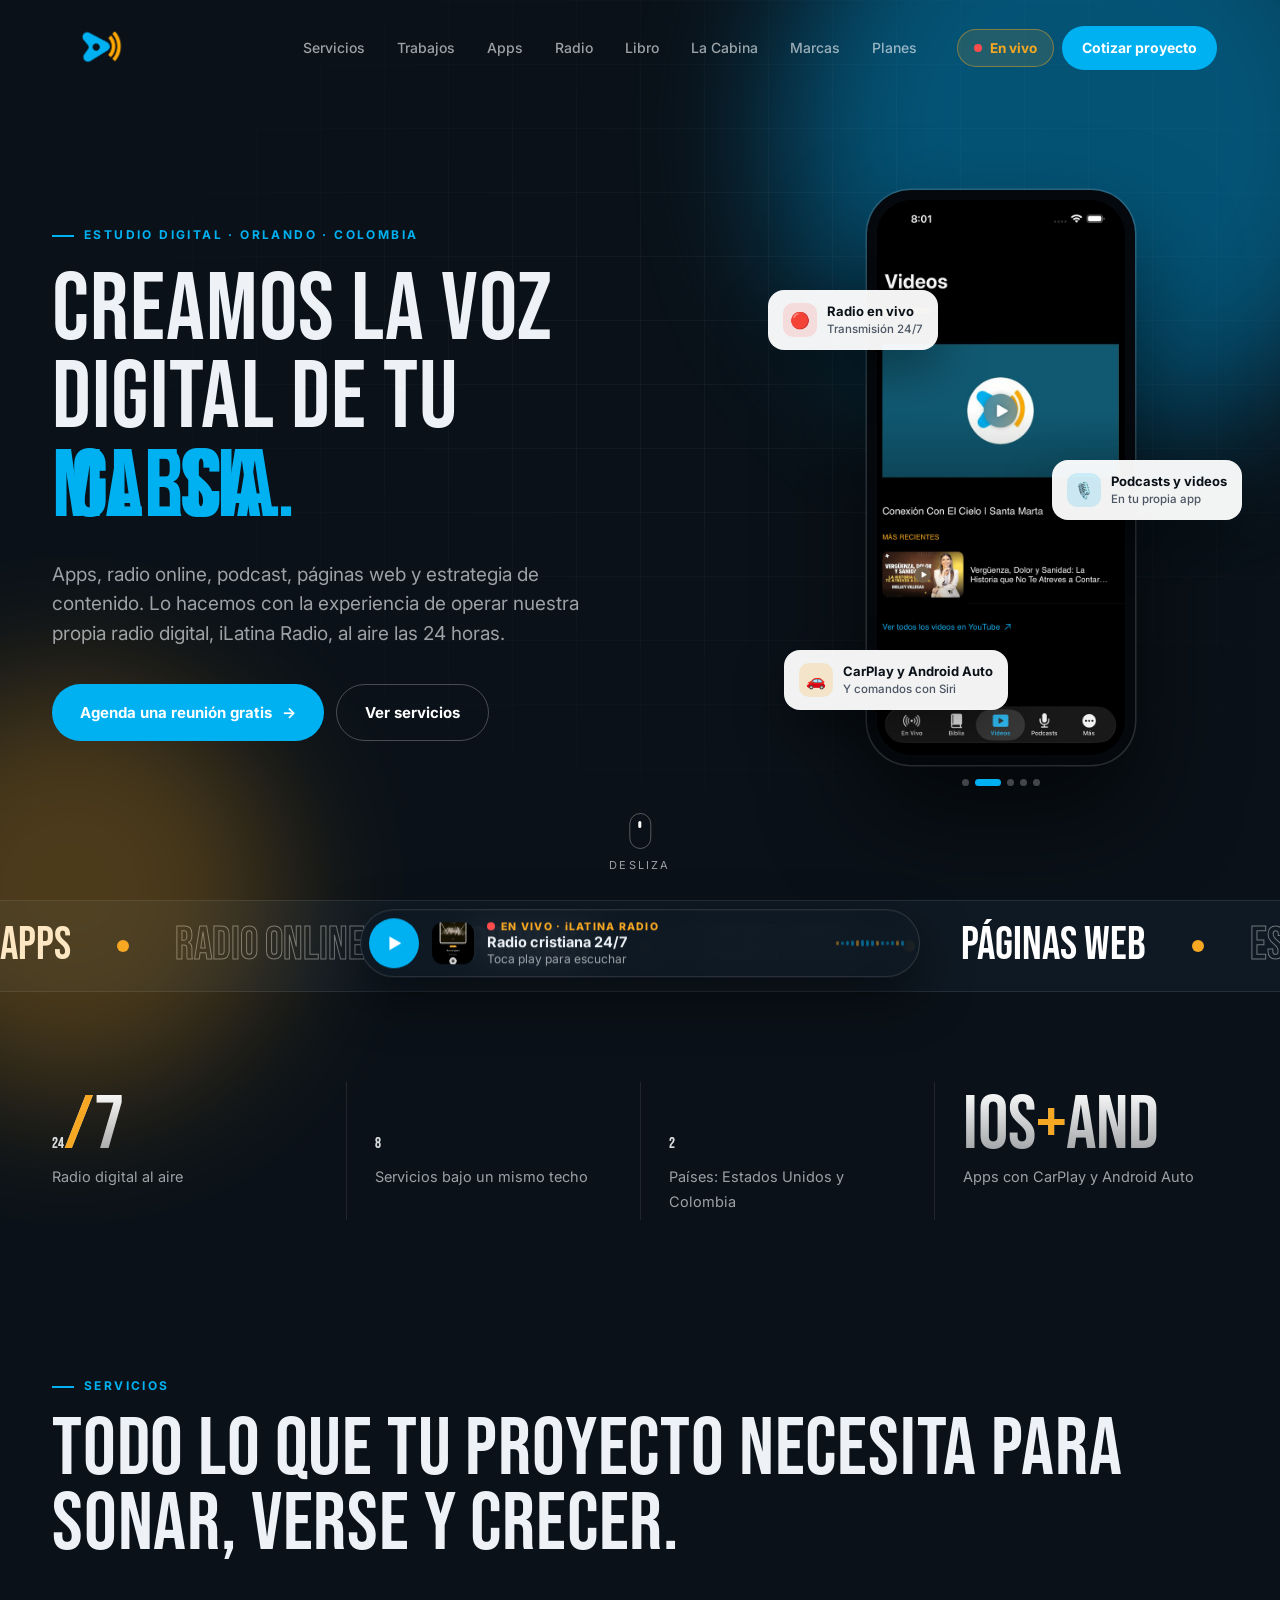
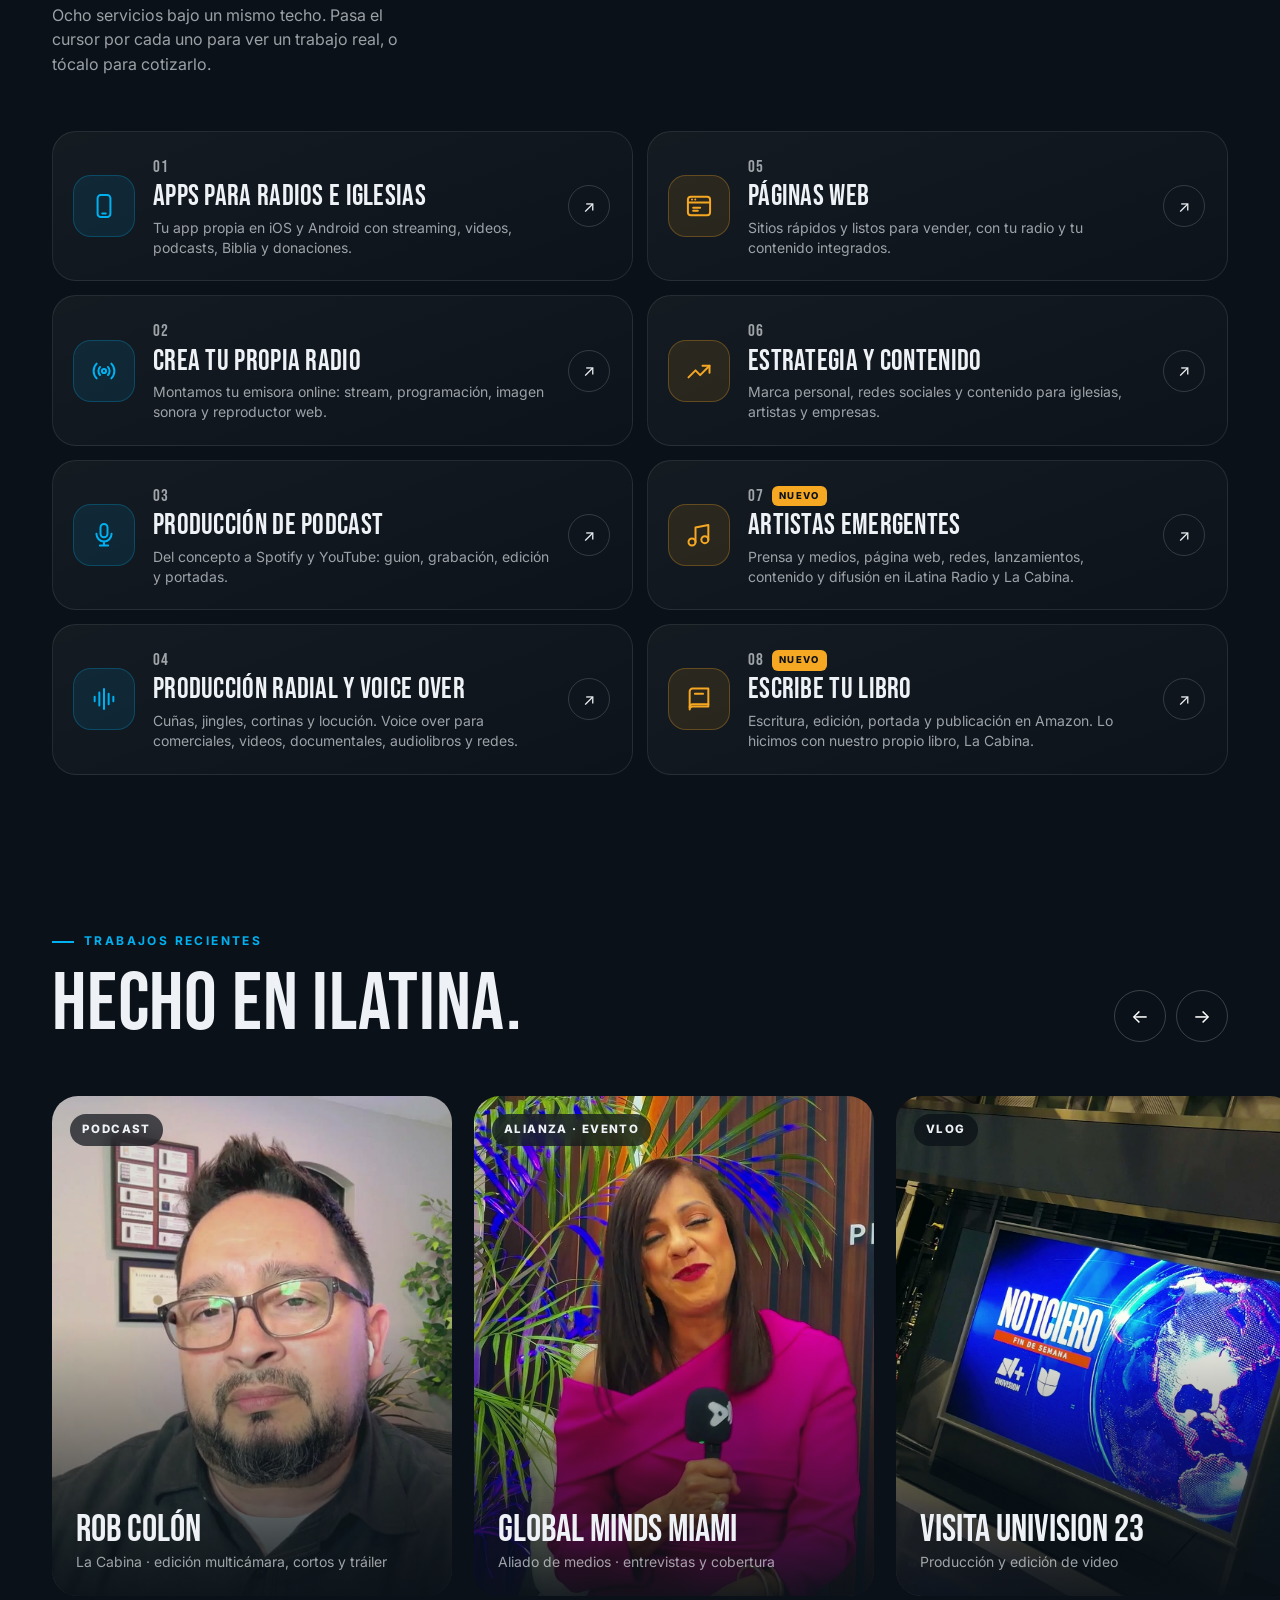
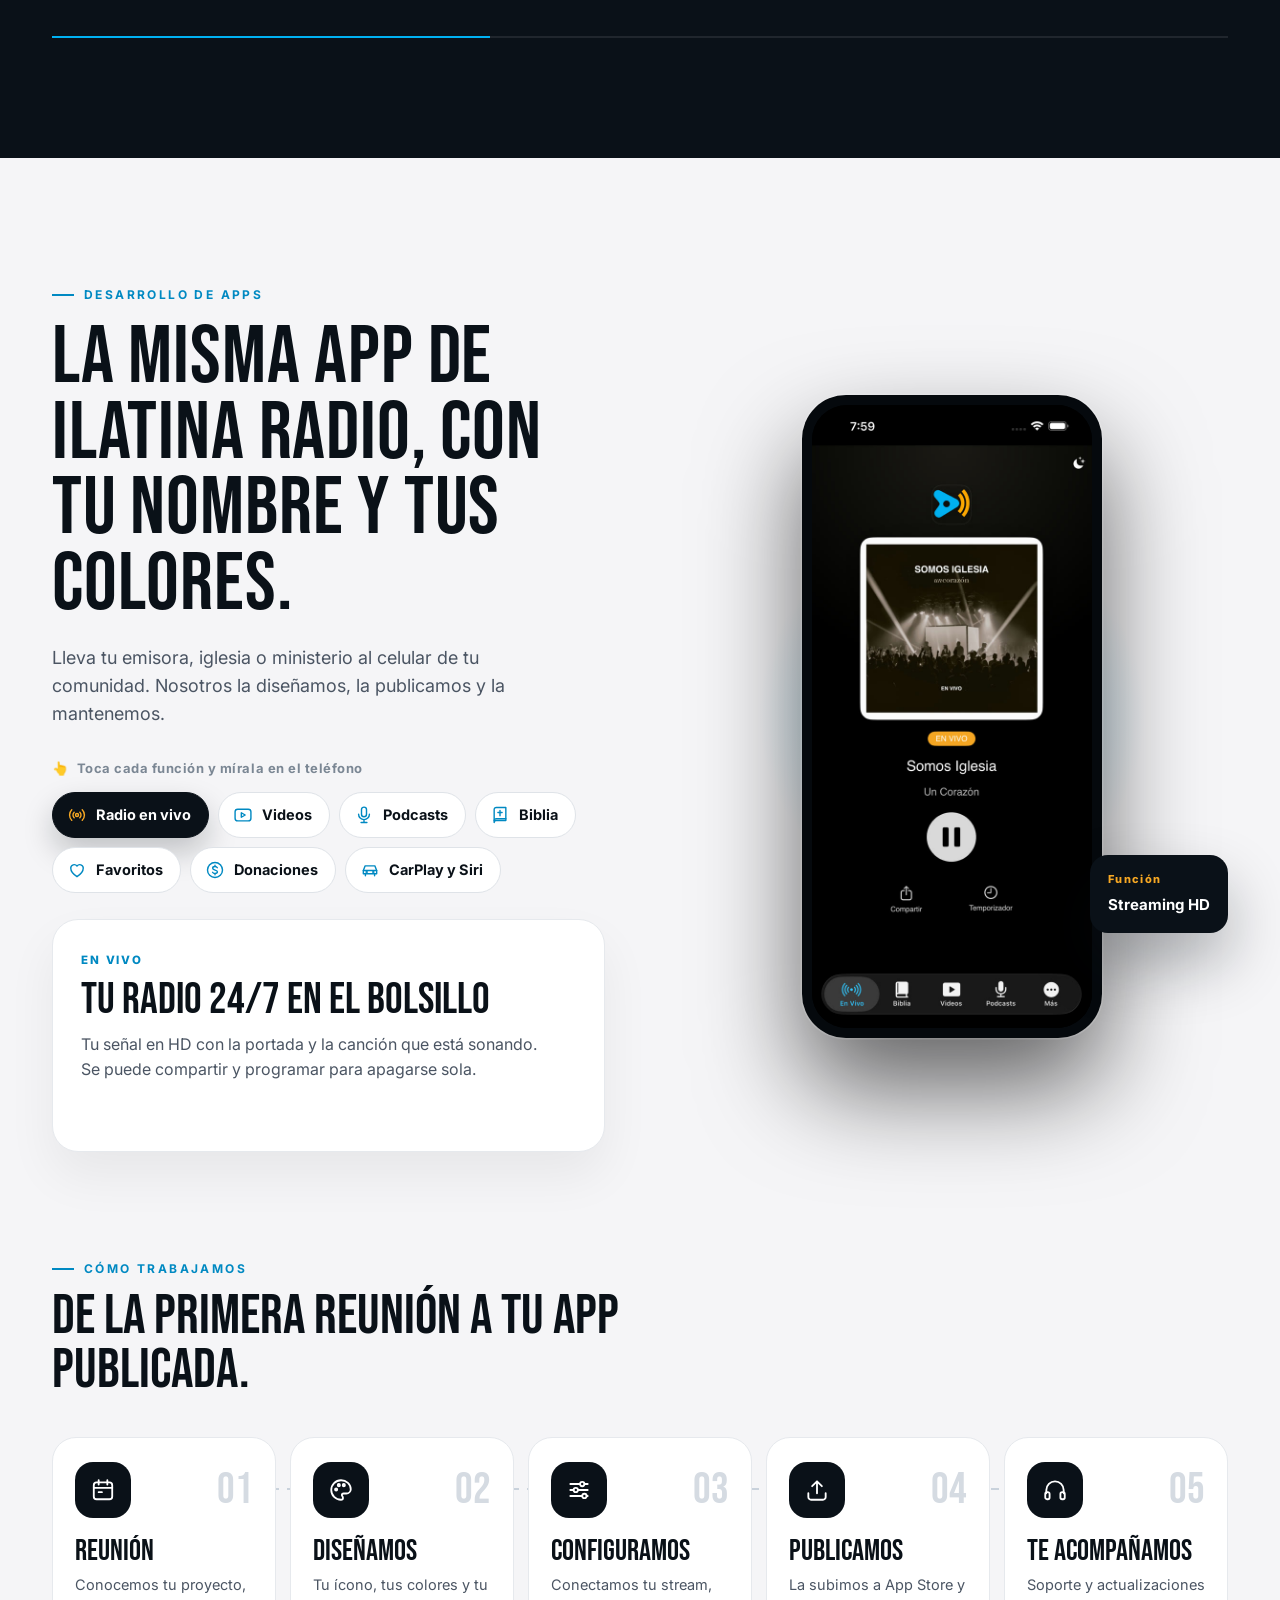
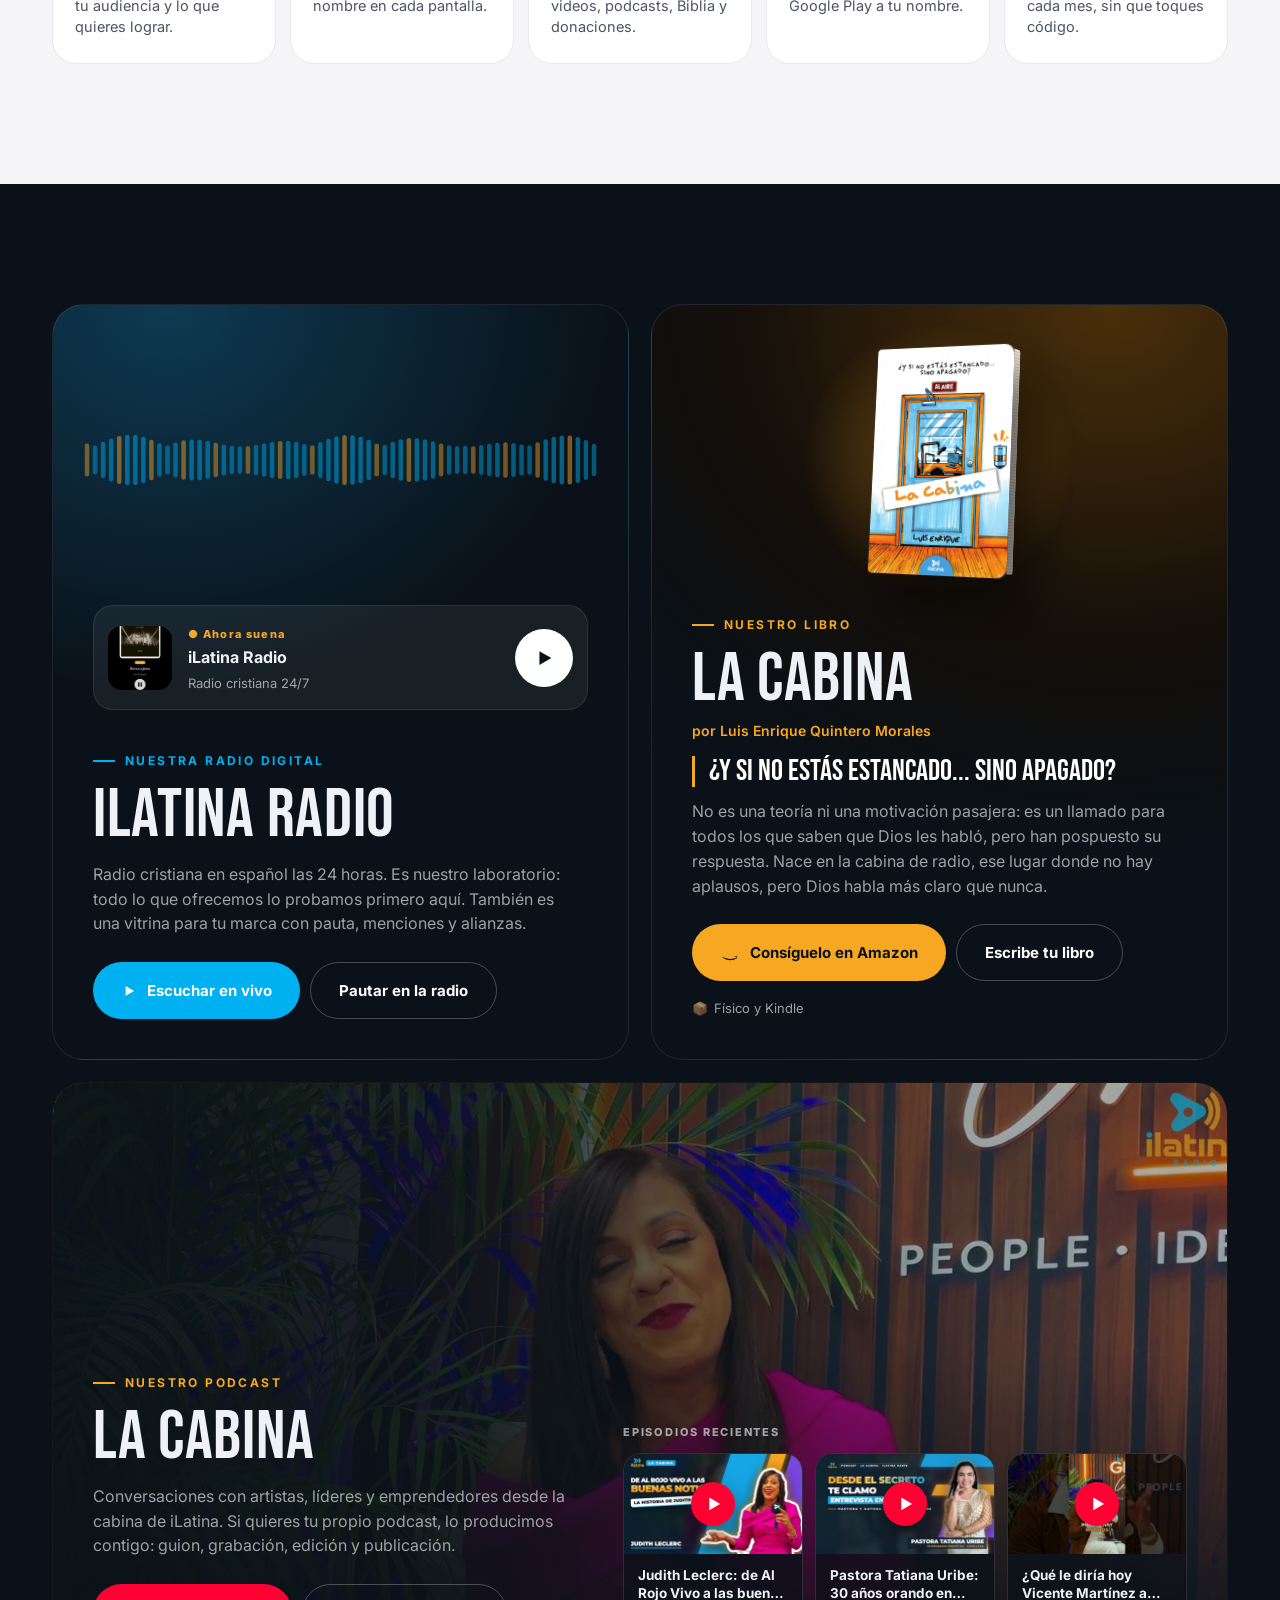
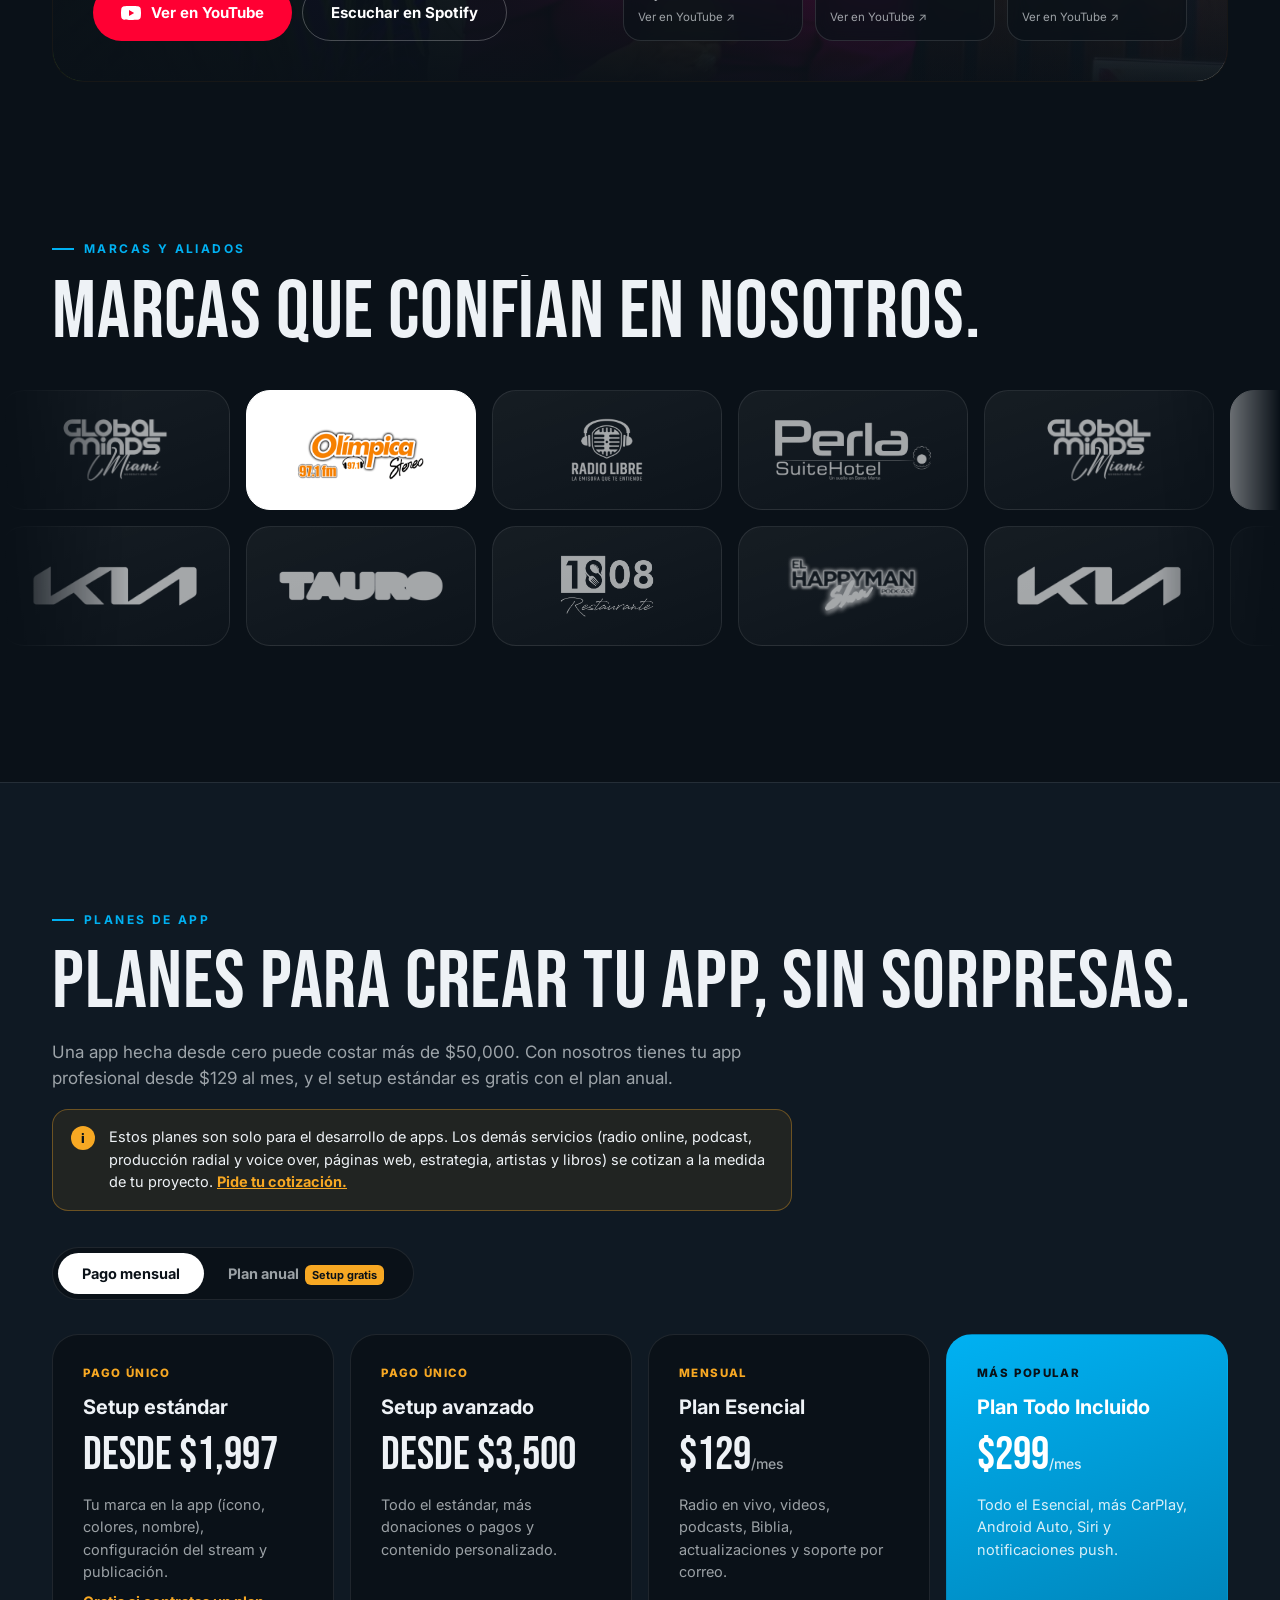
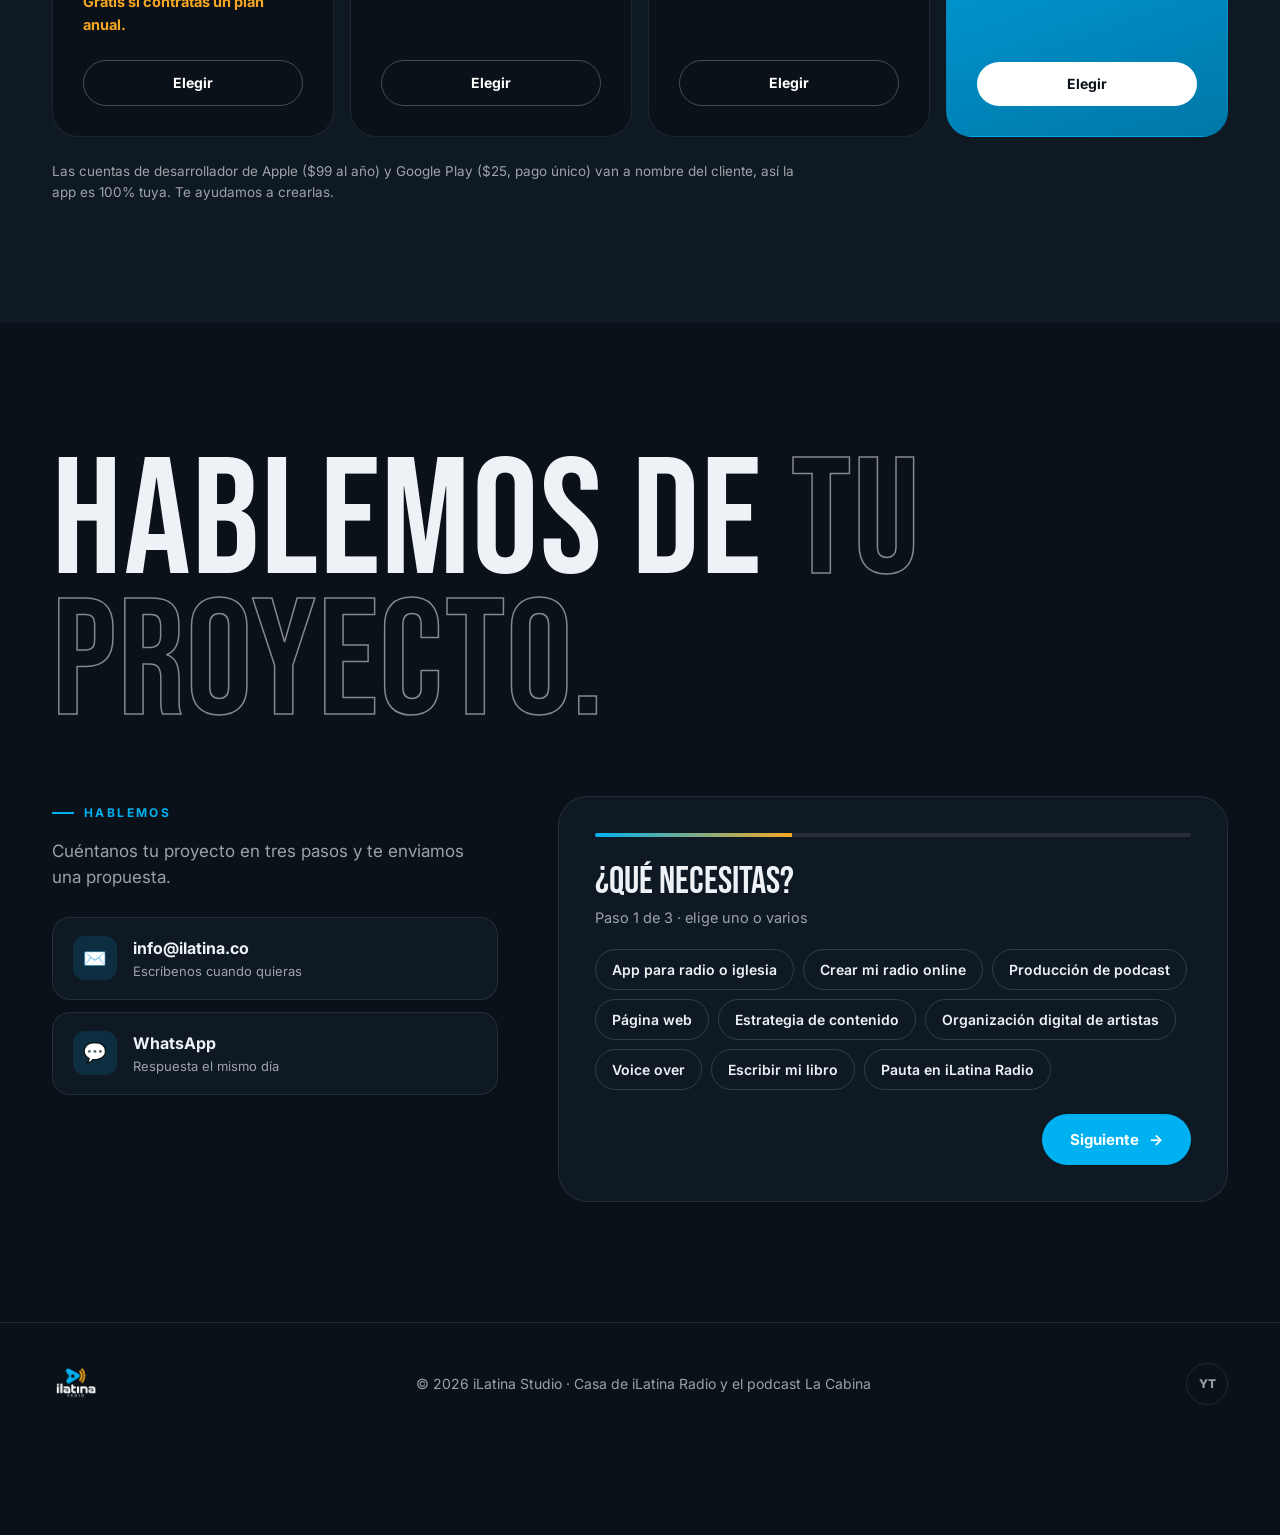
==== commit 3bcd61a4: "Prueba: iLatina Studio v4 (servicios con iconos, app interactiva, libro, La Cabina y logos) Co-Autho" ====
--- a/index.html
+++ b/index.html
@@ -1,394 +1,26 @@
 <!doctype html>
 <html lang="es"><head><meta charset="utf-8"><meta name="viewport" content="width=device-width,initial-scale=1">
-<meta name="robots" content="noindex,nofollow">
-<title>iLatina Studio | Apps, radio online, podcast y contenido digital</title>
+<meta name="robots" content="noindex,nofollow"><title>iLatina Studio | Apps, radio online, podcast y contenido digital</title>
 <meta name="description" content="iLatina Studio crea apps para radios e iglesias, radios online, podcasts, páginas web y estrategia de contenido. Casa de iLatina Radio y el podcast La Cabina.">
 <meta name="theme-color" content="#0a1118">
+<link rel="icon" href="img/icono.png">
 <link rel="preconnect" href="https://fonts.googleapis.com"><link rel="preconnect" href="https://fonts.gstatic.com" crossorigin>
 <link rel="stylesheet" href="https://fonts.googleapis.com/css2?family=Bebas+Neue&family=Inter:wght@400;500;600;700;800&display=swap">
-<style>
-:root{--azul:#00b1f2;--azul2:#0089c2;--naranja:#f7a823;--tinta:#0a1118;--tinta2:#0f1923;--tinta3:#16222e;--linea:rgba(255,255,255,.09);--texto:#eef2f6;--suave:rgba(238,242,246,.64);--claro:#f5f5f7;--gris:#4b5563;--ease:cubic-bezier(.2,.8,.2,1)}
-*{box-sizing:border-box;margin:0;padding:0}
-html{scroll-behavior:smooth;-webkit-text-size-adjust:100%;overflow-x:clip}
-body{font-family:Inter,-apple-system,sans-serif;background:var(--tinta);color:var(--texto);-webkit-font-smoothing:antialiased;line-height:1.55;overflow-x:clip}
-img{display:block;max-width:100%}a{color:inherit;text-decoration:none}button{font-family:inherit;cursor:pointer}
-.wrap{max-width:1240px;margin:0 auto;padding:0 32px}
-h1,h2,.bebas{font-family:'Bebas Neue',sans-serif;font-weight:400;letter-spacing:.01em;line-height:.92}
-h2{font-size:clamp(46px,6.4vw,92px)}
-h3{font-size:20px;font-weight:700;line-height:1.25}
-.eti{display:inline-flex;align-items:center;gap:10px;font-size:12px;font-weight:700;letter-spacing:.2em;text-transform:uppercase;color:var(--azul)}
-.eti:before{content:"";width:22px;height:2px;background:currentColor}
-section{position:relative}
-::selection{background:var(--azul);color:#fff}
-
-/* botones magnéticos */
-.btn{position:relative;display:inline-flex;align-items:center;gap:10px;font-weight:700;font-size:15px;padding:16px 28px;border-radius:99px;background:var(--azul);color:#fff;border:0;overflow:hidden;transition:transform .35s var(--ease),box-shadow .35s;will-change:transform;isolation:isolate}
-.btn:after{content:"";position:absolute;inset:0;background:#fff;transform:translateY(101%);border-radius:inherit;transition:transform .45s var(--ease);z-index:-1}
-.btn:hover:after{transform:translateY(0)}.btn:hover{color:var(--tinta);box-shadow:0 14px 40px rgba(0,177,242,.35)}
-.btn.linea{background:transparent;border:1.5px solid rgba(255,255,255,.25)}
-.btn.sm{padding:11px 20px;font-size:14px}
-.btn .fl{transition:transform .35s var(--ease)}.btn:hover .fl{transform:translateX(4px)}
-
-/* progreso + cursor */
-.progreso{position:fixed;top:0;left:0;height:3px;width:100%;transform-origin:0 50%;transform:scaleX(0);background:linear-gradient(90deg,var(--azul),var(--naranja));z-index:60}
-.luz{position:fixed;width:520px;height:520px;border-radius:50%;pointer-events:none;z-index:0;background:radial-gradient(circle,rgba(0,177,242,.13),transparent 62%);transform:translate(-50%,-50%);left:-600px;top:-600px;transition:opacity .4s}
-
-/* nav */
-.nav{position:fixed;top:14px;left:0;right:0;z-index:50;transition:top .4s var(--ease)}
-.nav .in{max-width:1240px;margin:0 auto;padding:0 32px}
-.nav .bar{display:flex;align-items:center;gap:26px;height:68px;padding:0 10px 0 22px;border-radius:99px;border:1px solid transparent;transition:all .45s var(--ease)}
-.nav.sc .bar{background:rgba(10,17,24,.72);backdrop-filter:blur(18px) saturate(1.4);-webkit-backdrop-filter:blur(18px) saturate(1.4);border-color:var(--linea);box-shadow:0 18px 50px rgba(0,0,0,.35)}
-.marca{display:flex;align-items:center;gap:12px}.marca img{height:38px}
-.marca span{font-size:11px;font-weight:800;letter-spacing:.32em;color:var(--naranja);border-left:1px solid var(--linea);padding-left:12px}
-.nav ul{display:flex;gap:4px;list-style:none;font-size:14px;font-weight:500;margin-left:auto}
-.nav ul a{display:block;padding:9px 14px;border-radius:99px;color:var(--suave);transition:all .3s}
-.nav ul a:hover,.nav ul a.on{color:#fff;background:rgba(255,255,255,.08)}
-.nav .acc{display:flex;gap:8px;align-items:center}
-.vivob{display:inline-flex;align-items:center;gap:8px;background:rgba(247,168,35,.12);border:1px solid rgba(247,168,35,.45);color:var(--naranja);font-weight:700;font-size:13.5px;padding:10px 16px;border-radius:99px}
-.punto{width:8px;height:8px;border-radius:50%;background:#ff4d4d;box-shadow:0 0 0 0 rgba(255,77,77,.6);animation:pulso 1.8s infinite}
-@keyframes pulso{70%{box-shadow:0 0 0 9px rgba(255,77,77,0)}100%{box-shadow:0 0 0 0 rgba(255,77,77,0)}}
-.hamb{display:none;width:46px;height:46px;border-radius:50%;border:1px solid var(--linea);background:rgba(255,255,255,.05);position:relative}
-.hamb i{position:absolute;left:14px;right:14px;height:2px;background:#fff;transition:transform .35s var(--ease),top .35s}
-.hamb i:nth-child(1){top:18px}.hamb i:nth-child(2){top:26px}
-.menu-on .hamb i:nth-child(1){top:22px;transform:rotate(45deg)}.menu-on .hamb i:nth-child(2){top:22px;transform:rotate(-45deg)}
-.menu{position:fixed;inset:0;z-index:45;background:rgba(10,17,24,.97);backdrop-filter:blur(10px);display:flex;flex-direction:column;justify-content:center;padding:0 28px;gap:6px;clip-path:circle(0 at calc(100% - 50px) 50px);transition:clip-path .7s var(--ease)}
-.menu-on .menu{clip-path:circle(150% at calc(100% - 50px) 50px)}
-.menu a{font-family:'Bebas Neue';font-size:54px;line-height:1.05;opacity:0;transform:translateY(20px);transition:all .5s var(--ease)}
-.menu a small{font-family:Inter;font-size:13px;color:var(--naranja);margin-right:12px;vertical-align:middle}
-.menu-on .menu a{opacity:1;transform:none}
-.menu-on .menu a:nth-child(2){transition-delay:.05s}.menu-on .menu a:nth-child(3){transition-delay:.1s}.menu-on .menu a:nth-child(4){transition-delay:.15s}.menu-on .menu a:nth-child(5){transition-delay:.2s}.menu-on .menu a:nth-child(6){transition-delay:.25s}.menu-on .menu a:nth-child(7){transition-delay:.3s}
-
-/* hero */
-.hero{min-height:100vh;min-height:100svh;padding:150px 0 90px;display:flex;align-items:center;overflow:hidden}
-.orbe{position:absolute;border-radius:50%;filter:blur(70px);opacity:.55;pointer-events:none}
-.orbe.a{width:620px;height:620px;background:#0089c2;top:-180px;right:-120px;animation:flota 16s ease-in-out infinite}
-.orbe.b{width:420px;height:420px;background:#f7a823;bottom:-200px;left:-140px;opacity:.28;animation:flota 20s ease-in-out infinite reverse}
-@keyframes flota{50%{transform:translate(-60px,50px) scale(1.08)}}
-.reja{position:absolute;inset:0;background-image:linear-gradient(rgba(255,255,255,.035) 1px,transparent 1px),linear-gradient(90deg,rgba(255,255,255,.035) 1px,transparent 1px);background-size:64px 64px;mask-image:radial-gradient(ellipse at 60% 40%,#000 20%,transparent 70%);-webkit-mask-image:radial-gradient(ellipse at 60% 40%,#000 20%,transparent 70%)}
-.hero .wrap{position:relative;z-index:2;display:grid;grid-template-columns:1.2fr .8fr;gap:40px;align-items:center;width:100%}
-.hero h1{font-size:clamp(60px,7.5vw,118px)}
-.hero h1 .ln{display:block;overflow:hidden}
-.hero h1 .ln>span{display:inline-block;transform:translateY(105%);animation:sube 1s var(--ease) forwards}
-.hero h1 .ln:nth-child(2)>span{animation-delay:.1s}.hero h1 .ln:nth-child(3)>span{animation-delay:.2s}
-@keyframes sube{to{transform:none}}
-.rota{display:inline-grid;color:var(--azul);vertical-align:bottom}
-.rota b{grid-area:1/1;font-weight:400;opacity:0;transform:translateY(40%) rotateX(-60deg);transition:all .7s var(--ease)}
-.rota b.on{opacity:1;transform:none}.rota b.sale{opacity:0;transform:translateY(-40%) rotateX(60deg)}
-.hero p.lead{font-size:19px;color:var(--suave);max-width:560px;margin:28px 0 36px}
-.hero .acc{display:flex;gap:12px;flex-wrap:wrap}
-.aparece{opacity:0;transform:translateY(24px);animation:ap .9s var(--ease) forwards}
-@keyframes ap{to{opacity:1;transform:none}}
-.d1{animation-delay:.45s}.d2{animation-delay:.6s}.d3{animation-delay:.75s}.d4{animation-delay:.9s}
-.escena{position:relative;height:600px;perspective:1200px}
-.tel{position:absolute;width:268px;aspect-ratio:9/19.3;border-radius:44px;background:#05090d;padding:10px;box-shadow:0 0 0 1.5px rgba(255,255,255,.14),0 50px 100px rgba(0,0,0,.6);transform-style:preserve-3d;transition:transform .2s ease-out}
-.tel .pant{position:relative;width:100%;height:100%;border-radius:35px;overflow:hidden;background:#000}
-.tel .pant img{position:absolute;inset:0;width:100%;height:100%;object-fit:cover;object-position:top;opacity:0;transform:scale(1.06);transition:opacity .8s,transform 1.2s var(--ease)}
-.tel .pant img.on{opacity:1;transform:none}
-.tel .isla{position:absolute;top:18px;left:50%;transform:translateX(-50%);width:84px;height:24px;border-radius:20px;background:#000;z-index:3}
-.escena .tel{left:50%;top:10px;margin-left:-134px}
-.pild{position:absolute;z-index:4;display:flex;align-items:center;gap:10px;background:rgba(255,255,255,.95);color:var(--tinta);border-radius:16px;padding:11px 15px;font-size:13px;font-weight:700;box-shadow:0 20px 50px rgba(0,0,0,.35);animation:bob 5s ease-in-out infinite}
-.pild small{display:block;font-weight:500;color:var(--gris);font-size:11.5px}
-.pild i{width:34px;height:34px;border-radius:10px;display:grid;place-items:center;font-style:normal;font-size:16px}
-.pild.p1{left:-6px;top:110px}.pild.p1 i{background:rgba(255,77,77,.14)}
-.pild.p2{right:-14px;top:280px;animation-delay:-1.5s}.pild.p2 i{background:rgba(0,177,242,.16)}
-.pild.p3{left:10px;bottom:70px;animation-delay:-3s}.pild.p3 i{background:rgba(247,168,35,.2)}
-@keyframes bob{50%{transform:translateY(-12px)}}
-.puntos{position:absolute;left:50%;bottom:-6px;transform:translateX(-50%);display:flex;gap:6px}
-.puntos i{width:7px;height:7px;border-radius:9px;background:rgba(255,255,255,.25);transition:all .4s}.puntos i.on{width:26px;background:var(--azul)}
-.baja{position:absolute;left:50%;bottom:26px;transform:translateX(-50%);z-index:3;display:flex;flex-direction:column;align-items:center;gap:8px;font-size:11px;letter-spacing:.2em;color:var(--suave)}
-.baja i{width:22px;height:36px;border:1.5px solid rgba(255,255,255,.3);border-radius:20px;position:relative}
-.baja i:after{content:"";position:absolute;left:50%;top:7px;width:3px;height:7px;margin-left:-1.5px;border-radius:3px;background:#fff;animation:rueda 1.8s infinite}
-@keyframes rueda{to{transform:translateY(12px);opacity:0}}
-
-/* marquesina */
-.marq{border-top:1px solid var(--linea);border-bottom:1px solid var(--linea);background:var(--tinta2);overflow:hidden;padding:22px 0;display:flex}
-.marq .pista{display:flex;flex:none;gap:46px;padding-right:46px;animation:corre 38s linear infinite;align-items:center}
-.marq span{font-family:'Bebas Neue';font-size:46px;line-height:1;white-space:nowrap;color:transparent;-webkit-text-stroke:1px rgba(255,255,255,.4)}
-.marq span.ll{color:#fff;-webkit-text-stroke:0}
-.marq em{width:12px;height:12px;border-radius:50%;background:var(--naranja);flex:none}
-@keyframes corre{to{transform:translateX(-100%)}}
-.marq:hover .pista{animation-play-state:paused}
-
-/* revelar */
-.rv{opacity:0;transform:translateY(40px);transition:opacity .9s var(--ease),transform .9s var(--ease)}
-.rv.vis{opacity:1;transform:none}
-.rv.d-1{transition-delay:.08s}.rv.d-2{transition-delay:.16s}.rv.d-3{transition-delay:.24s}
-.palabras .w{display:inline-block;overflow:hidden;vertical-align:top}
-.palabras .w>span{display:inline-block;transform:translateY(105%);transition:transform .9s var(--ease)}
-.palabras.vis .w>span{transform:none}
-
-/* cifras */
-.cifras{padding:90px 0 40px}
-.cifras .wrap{display:grid;grid-template-columns:repeat(4,1fr);gap:0}
-.cifra{padding:6px 28px;border-left:1px solid var(--linea)}.cifra:first-child{border-left:0;padding-left:0}
-.cifra b{display:block;font-family:'Bebas Neue';font-weight:400;font-size:76px;line-height:1;background:linear-gradient(180deg,#fff,rgba(255,255,255,.55));-webkit-background-clip:text;background-clip:text;color:transparent}
-.cifra b em{font-style:normal;color:var(--naranja);-webkit-text-fill-color:var(--naranja)}
-.cifra span{font-size:14.5px;color:var(--suave)}
-
-/* servicios: lista con vista previa */
-.serv{padding:110px 0}
-.cab{display:flex;justify-content:space-between;align-items:flex-end;gap:40px;margin-bottom:54px;flex-wrap:wrap}
-.cab p{max-width:380px;color:var(--suave);font-size:16px}
-.lista{border-top:1px solid var(--linea)}
-.fila{position:relative;display:grid;grid-template-columns:80px 1fr 1.1fr 54px;align-items:center;gap:24px;padding:30px 0;border-bottom:1px solid var(--linea);cursor:pointer}
-.fila:before{content:"";position:absolute;inset:0 -32px;background:linear-gradient(90deg,rgba(0,177,242,.1),transparent 70%);opacity:0;transition:opacity .4s}
-.fila:hover:before{opacity:1}
-.fila .n{font-family:'Bebas Neue';font-size:28px;color:var(--naranja);position:relative}
-.fila h3{font-family:'Bebas Neue';font-weight:400;font-size:clamp(34px,3.6vw,54px);line-height:.95;position:relative;transition:transform .5s var(--ease),color .4s}
-.fila:hover h3{transform:translateX(16px);color:var(--azul)}
-.fila p{font-size:15px;color:var(--suave);position:relative}
-.fila .ir{position:relative;width:54px;height:54px;border-radius:50%;border:1px solid rgba(255,255,255,.2);display:grid;place-items:center;transition:all .45s var(--ease);font-size:20px}
-.fila:hover .ir{background:var(--azul);border-color:var(--azul);transform:rotate(-45deg)}
-.nuevo{font-family:Inter;font-size:10px;font-weight:800;letter-spacing:.14em;background:var(--naranja);color:var(--tinta);padding:4px 8px;border-radius:6px;vertical-align:middle;margin-left:10px;position:relative;top:-6px}
-.fila .mini{display:none}
-.vista{position:fixed;left:0;top:0;width:340px;height:230px;border-radius:20px;overflow:hidden;pointer-events:none;z-index:40;opacity:0;transform:translate(-50%,-50%) scale(.6) rotate(-6deg);transition:opacity .35s,transform .5s var(--ease);box-shadow:0 30px 80px rgba(0,0,0,.55)}
-.vista.on{opacity:1;transform:translate(-50%,-50%) scale(1) rotate(-3deg)}
-.vista img{position:absolute;inset:0;width:100%;height:100%;object-fit:cover;opacity:0;transition:opacity .3s}
-.vista img.on{opacity:1}
-
-/* trabajos: carrusel arrastrable */
-.trab{padding:40px 0 120px;overflow:hidden}
-.riel{display:flex;gap:22px;padding:0 32px 10px max(32px,calc((100vw - 1240px)/2 + 32px));overflow-x:auto;scroll-snap-type:x mandatory;scroll-padding-left:max(32px,calc((100vw - 1240px)/2 + 32px));scrollbar-width:none;cursor:grab}
-.riel::-webkit-scrollbar{display:none}
-.riel.arr{cursor:grabbing;scroll-snap-type:none}
-.caso{flex:none;width:400px;scroll-snap-align:start;user-select:none}
-.caso .im{position:relative;height:500px;border-radius:26px;overflow:hidden;background:var(--tinta3)}
-.caso .im img{width:100%;height:100%;object-fit:cover;transition:transform 1.1s var(--ease);pointer-events:none}
-.caso:hover .im img{transform:scale(1.07)}
-.caso .im:after{content:"";position:absolute;inset:0;background:linear-gradient(180deg,transparent 45%,rgba(10,17,24,.92))}
-.caso .tg{position:absolute;top:18px;left:18px;z-index:2;font-size:11.5px;font-weight:800;letter-spacing:.12em;background:rgba(10,17,24,.7);backdrop-filter:blur(8px);padding:7px 12px;border-radius:99px}
-.caso .tx{position:absolute;left:24px;right:24px;bottom:22px;z-index:2}
-.caso .tx b{display:block;font-family:'Bebas Neue';font-weight:400;font-size:38px;line-height:1}
-.caso .tx span{font-size:14px;color:var(--suave)}
-.caso .play{position:absolute;right:20px;bottom:24px;z-index:2;width:50px;height:50px;border-radius:50%;background:#fff;color:var(--tinta);display:grid;place-items:center;transform:scale(0);transition:transform .5s var(--ease)}
-.caso:hover .play{transform:scale(1)}
-.controles{display:flex;gap:10px}
-.controles button{width:52px;height:52px;border-radius:50%;border:1px solid rgba(255,255,255,.2);background:transparent;color:#fff;font-size:19px;transition:all .3s}
-.controles button:hover{background:#fff;color:var(--tinta)}
-.barra-riel{max-width:1176px;margin:30px auto 0;height:2px;background:var(--linea);position:relative;width:calc(100% - 64px)}
-.barra-riel i{position:absolute;left:0;top:0;height:100%;width:20%;background:var(--azul);transition:left .2s}
-
-/* apps: scroll fijo */
-.apps{background:var(--claro);color:var(--tinta);padding:120px 0}
-.apps .eti{color:var(--azul2)}
-.apps .grid{display:grid;grid-template-columns:1fr 1fr;gap:70px}
-.apps .izq h2{margin:16px 0 22px}
-.apps .lead{font-size:18px;color:var(--gris);max-width:520px}
-.pasos{margin-top:40px}
-.paso{padding:28px 0 28px 26px;border-left:2px solid #dfe3e8;position:relative;transition:all .5s;min-height:42vh;display:flex;flex-direction:column;justify-content:center}
-.paso:before{content:"";position:absolute;left:-2px;top:0;width:2px;height:0;background:var(--azul);transition:height .8s var(--ease)}
-.paso.on:before{height:100%}
-.paso .k{font-size:12px;font-weight:800;letter-spacing:.14em;color:#9aa3ae;transition:color .4s}
-.paso h3{font-family:'Bebas Neue';font-weight:400;font-size:44px;line-height:1;margin:8px 0 10px;color:#b5bcc5;transition:color .4s}
-.paso p{color:var(--gris);font-size:16px;max-width:430px;opacity:.5;transition:opacity .4s}
-.paso.on .k{color:var(--azul2)}.paso.on h3{color:var(--tinta)}.paso.on p{opacity:1}
-.apps .der{position:relative}
-.fijo{position:sticky;top:12vh;height:76vh;display:grid;place-items:center}
-.fijo .halo{position:absolute;width:420px;height:420px;border-radius:50%;background:radial-gradient(circle,rgba(0,177,242,.3),transparent 65%);transition:background .6s}
-.fijo .tel{position:relative;width:300px}
-.chip-app{position:absolute;right:0;bottom:16%;background:var(--tinta);color:#fff;border-radius:18px;padding:16px 18px;max-width:230px;box-shadow:0 30px 60px rgba(10,17,24,.3)}
-.chip-app small{display:block;font-size:11px;font-weight:800;letter-spacing:.12em;color:var(--naranja);margin-bottom:4px}
-.chip-app b{font-size:15px}
-.proceso{display:grid;grid-template-columns:repeat(4,1fr);gap:16px;margin-top:80px}
-.proceso div{background:#fff;border-radius:22px;padding:26px;border:1px solid #e6e9ed;transition:transform .5s var(--ease),box-shadow .5s}
-.proceso div:hover{transform:translateY(-8px);box-shadow:0 26px 50px rgba(10,17,24,.1)}
-.proceso b{font-family:'Bebas Neue';font-weight:400;font-size:52px;line-height:1;color:var(--azul)}
-.proceso span{display:block;font-weight:600;margin-top:6px}
-
-/* radio + cabina */
-.medio{padding:120px 0}
-.duo{display:grid;grid-template-columns:1fr 1fr;gap:22px}
-.bloque{position:relative;border-radius:32px;overflow:hidden;padding:40px;min-height:640px;display:flex;flex-direction:column;border:1px solid var(--linea)}
-.radio{background:radial-gradient(120% 80% at 20% 0%,#0d3a52,#0a1118 65%)}
-.viz{position:relative;height:250px;margin:-10px -10px 20px;display:flex;align-items:center;justify-content:center}
-.viz canvas{width:100%;height:100%}
-.ahora{display:flex;gap:16px;align-items:center;background:rgba(255,255,255,.06);border:1px solid var(--linea);border-radius:20px;padding:14px;margin-bottom:auto}
-.ahora img{width:64px;height:64px;border-radius:14px;object-fit:cover;flex:none}
-.ahora small{font-size:11px;font-weight:800;letter-spacing:.12em;color:var(--naranja)}
-.ahora b{display:block;font-size:16px;white-space:nowrap;overflow:hidden;text-overflow:ellipsis}
-.ahora .tx span{font-size:13px;color:var(--suave)}
-.ahora .tx{min-width:0;flex:1}
-.bpl{width:58px;height:58px;border-radius:50%;border:0;background:#fff;color:var(--tinta);font-size:20px;flex:none;display:grid;place-items:center;transition:transform .3s}
-.bpl:hover{transform:scale(1.08)}
-.ic{display:inline-flex}.ic svg{width:1.05em;height:1.05em}.ic .s{display:none}.suena .ic .p{display:none}.suena .ic .s{display:block}.bpl .ic svg{width:22px;height:22px}
-.bloque .cnt{margin-top:34px;position:relative;z-index:2}
-.bloque h2{font-size:clamp(52px,5.4vw,80px);margin:14px 0 14px}
-.bloque p{color:var(--suave);font-size:16px;max-width:480px}
-.bloque .acc{display:flex;gap:10px;flex-wrap:wrap;margin-top:26px}
-.cabina{background:#000}
-.cabina .fondo{position:absolute;inset:0}
-.cabina .fondo img{width:100%;height:100%;object-fit:cover;object-position:center 12%;transform:scale(1.12);transition:transform .1s linear}
-.cabina:after{content:"";position:absolute;inset:0;background:linear-gradient(180deg,rgba(10,17,24,0) 10%,rgba(10,17,24,.8) 45%,rgba(10,17,24,.98))}
-.cabina .cnt{margin-top:auto}
-.cabina .eti{color:var(--naranja)}
-.eps{display:flex;gap:10px;margin-top:22px}
-.eps a{position:relative;flex:1;aspect-ratio:16/10;border-radius:12px;overflow:hidden;border:1px solid var(--linea)}
-.eps img{width:100%;height:100%;object-fit:cover;transition:transform .6s var(--ease)}
-.eps a:hover img{transform:scale(1.1)}
-
-/* clientes */
-.clientes{padding:30px 0 120px;overflow:hidden}
-.clientes .cab{margin-bottom:40px}
-.fila-m{display:flex;overflow:hidden;margin-bottom:14px;mask-image:linear-gradient(90deg,transparent,#000 10%,#000 90%,transparent);-webkit-mask-image:linear-gradient(90deg,transparent,#000 10%,#000 90%,transparent)}
-.fila-m .pista{display:flex;gap:14px;padding-right:14px;flex:none;animation:corre 46s linear infinite}
-.fila-m.inv .pista{animation-direction:reverse}
-.fila-m:hover .pista{animation-play-state:paused}
-.chip{display:inline-flex;align-items:center;gap:12px;white-space:nowrap;border:1px solid rgba(255,255,255,.13);border-radius:99px;padding:16px 26px;font-weight:600;font-size:17px;background:var(--tinta2);transition:all .35s}
-.chip:hover{border-color:var(--azul);background:rgba(0,177,242,.12)}
-.chip img{height:24px;border-radius:5px;background:#fff;padding:2px 5px}
-.chip.art{border-color:rgba(247,168,35,.4)}.chip.art:before{content:"♪";color:var(--naranja);font-weight:800}
-
-/* planes */
-.planes{background:var(--tinta2);padding:120px 0;border-top:1px solid var(--linea)}
-.planes .intro{max-width:720px;color:var(--suave);font-size:17px;margin-top:18px}
-.interr{display:inline-flex;margin:36px 0 34px;background:var(--tinta);border:1px solid var(--linea);border-radius:99px;padding:5px;position:relative}
-.interr button{position:relative;z-index:2;border:0;background:none;color:var(--suave);font-weight:700;font-size:14.5px;padding:12px 24px;border-radius:99px;transition:color .4s}
-.interr button.on{color:var(--tinta)}
-.interr .bola{position:absolute;z-index:1;top:5px;bottom:5px;left:5px;border-radius:99px;background:#fff;transition:all .5s var(--ease)}
-.interr em{font-style:normal;font-size:11px;background:var(--naranja);color:var(--tinta);padding:3px 7px;border-radius:6px;margin-left:6px}
-.grid4{display:grid;grid-template-columns:repeat(4,1fr);gap:16px}
-.plan{position:relative;background:var(--tinta);border:1px solid var(--linea);border-radius:26px;padding:30px;display:flex;flex-direction:column;transition:transform .5s var(--ease),border-color .4s;overflow:hidden}
-.plan:hover{transform:translateY(-8px);border-color:rgba(0,177,242,.5)}
-.plan .tag{font-size:11.5px;font-weight:800;letter-spacing:.12em;color:var(--naranja)}
-.plan h3{margin:12px 0 6px}
-.plan .pr{position:relative;font-family:'Bebas Neue';font-size:46px;line-height:1.05;margin:6px 0 12px;min-height:50px;white-space:nowrap}
-.plan .pr small{font-family:Inter;font-size:14px;color:var(--suave);font-weight:500}
-.plan .pr .alt{display:none}
-.plan .pr .base{display:block;transition:all .5s var(--ease)}
-.anual .plan.gr .pr .base{opacity:.4;font-size:24px;text-decoration:line-through}
-.anual .plan.gr .pr .alt{display:block;animation:ap .6s var(--ease)}.plan .pr .alt small{font-family:Inter;font-size:14px;font-weight:600;color:var(--naranja);margin-left:6px}
-.plan p{font-size:14.5px;color:var(--suave);margin-bottom:24px}
-.plan .gratis{display:block;margin-top:8px;color:var(--naranja);font-weight:700}
-.anual .plan.gr{border-color:var(--naranja)}
-.plan .btn{margin-top:auto;justify-content:center}
-.plan.top{background:linear-gradient(160deg,#00b1f2,#0077a8);border-color:transparent;color:#fff}
-.plan.top .tag{color:var(--tinta)}
-.plan.top p,.plan.top .pr small{color:rgba(255,255,255,.85)}
-.plan.top .btn{background:#fff;color:var(--tinta)}
-.plan.top .brillo{position:absolute;inset:0;background:linear-gradient(115deg,transparent 35%,rgba(255,255,255,.25) 50%,transparent 65%);transform:translateX(-100%);animation:brillo 4.5s infinite}
-@keyframes brillo{60%,100%{transform:translateX(100%)}}
-.aviso{display:flex;gap:14px;align-items:flex-start;max-width:740px;margin-top:18px;background:rgba(247,168,35,.08);border:1px solid rgba(247,168,35,.35);border-radius:16px;padding:16px 18px;font-size:14.5px}
-.aviso:before{content:"i";flex:none;width:24px;height:24px;border-radius:50%;background:var(--naranja);color:var(--tinta);font-weight:800;display:grid;place-items:center;font-size:13px}
-.aviso a{color:var(--naranja);font-weight:700;text-decoration:underline}
-.nota{margin-top:24px;font-size:13.5px;color:var(--suave);max-width:760px}
-
-/* contacto: pasos */
-.contacto{padding:130px 0 120px;overflow:hidden}
-.contacto .grande{font-size:clamp(70px,13vw,210px);line-height:.85;margin-bottom:60px}
-.contacto .grande span{color:transparent;-webkit-text-stroke:1.5px rgba(255,255,255,.5)}
-.contacto .grid{display:grid;grid-template-columns:.8fr 1.2fr;gap:60px;align-items:start}
-.datos{display:flex;flex-direction:column;gap:12px;margin-top:26px}
-.dato{display:flex;gap:16px;align-items:center;padding:18px 20px;border:1px solid var(--linea);border-radius:18px;background:var(--tinta2);transition:border-color .3s}
-.dato:hover{border-color:var(--azul)}
-.dato i{font-style:normal;width:44px;height:44px;border-radius:12px;background:rgba(0,177,242,.14);display:grid;place-items:center;font-size:19px}
-.dato small{display:block;color:var(--suave);font-size:13px}
-.form{background:var(--tinta2);border:1px solid var(--linea);border-radius:30px;padding:36px;position:relative}
-.fbarra{height:4px;border-radius:4px;background:var(--linea);margin-bottom:26px;overflow:hidden}
-.fbarra i{display:block;height:100%;width:33%;background:linear-gradient(90deg,var(--azul),var(--naranja));transition:width .6s var(--ease)}
-.fpaso{display:none}.fpaso.on{display:block;animation:ap .6s var(--ease)}
-.fpaso h3{font-family:'Bebas Neue';font-weight:400;font-size:38px;line-height:1;margin-bottom:6px}
-.fpaso>p{color:var(--suave);font-size:14.5px;margin-bottom:20px}
-.opc{display:flex;flex-wrap:wrap;gap:9px}
-.opc button{font-size:14px;font-weight:600;padding:11px 16px;border-radius:99px;border:1px solid rgba(255,255,255,.15);background:transparent;color:var(--texto);transition:all .3s}
-.opc button:hover{border-color:var(--azul)}
-.opc button.on{background:var(--azul);border-color:var(--azul);color:#fff;transform:scale(1.03)}
-.campo{position:relative;margin-bottom:16px}
-.campo input,.campo textarea{width:100%;padding:24px 18px 10px;border-radius:14px;border:1px solid rgba(255,255,255,.14);background:var(--tinta);color:var(--texto);font:inherit;font-size:16px;outline:none;transition:border-color .3s}
-.campo textarea{height:130px;resize:none}
-.campo input:focus,.campo textarea:focus{border-color:var(--azul)}
-.campo label{position:absolute;left:18px;top:17px;color:var(--suave);font-size:15px;pointer-events:none;transition:all .25s var(--ease)}
-.campo input:focus+label,.campo input:not(:placeholder-shown)+label,.campo textarea:focus+label,.campo textarea:not(:placeholder-shown)+label{top:8px;font-size:11.5px;color:var(--azul);font-weight:700}
-.fnav{display:flex;justify-content:space-between;align-items:center;margin-top:24px;gap:10px}
-.atras{background:none;border:0;color:var(--suave);font-weight:600;font-size:14.5px}
-.listo{text-align:center;padding:30px 0}
-.listo .ok{width:84px;height:84px;margin:0 auto 18px;border-radius:50%;background:rgba(0,177,242,.15);display:grid;place-items:center;font-size:38px;color:var(--azul);animation:pop .6s var(--ease)}
-@keyframes pop{from{transform:scale(0)}}
-
-/* pie */
-footer{border-top:1px solid var(--linea);padding:40px 0 130px;color:var(--suave);font-size:14px}
-footer .wrap{display:flex;justify-content:space-between;align-items:center;gap:20px;flex-wrap:wrap}
-footer img{height:36px}
-.redes{display:flex;gap:8px}
-.redes a{width:42px;height:42px;border-radius:50%;border:1px solid var(--linea);display:grid;place-items:center;font-size:12px;font-weight:800;transition:all .3s}
-.redes a:hover{background:var(--azul);border-color:var(--azul);color:#fff;transform:translateY(-3px)}
-
-/* reproductor flotante */
-.flot{position:fixed;left:50%;bottom:18px;z-index:44;width:min(560px,calc(100% - 32px));transform:translate(-50%,140%);background:rgba(15,25,35,.86);backdrop-filter:blur(18px) saturate(1.5);-webkit-backdrop-filter:blur(18px) saturate(1.5);border:1px solid rgba(255,255,255,.14);border-radius:99px;padding:8px 14px 8px 8px;display:flex;align-items:center;gap:13px;box-shadow:0 20px 50px rgba(0,0,0,.5);transition:transform .7s var(--ease)}
-.flot.vis{transform:translate(-50%,0)}
-.flot .bpl{width:50px;height:50px;background:var(--azul);color:#fff;font-size:17px}
-.flot img{width:42px;height:42px;border-radius:11px;object-fit:cover;flex:none}
-.flot .tx{display:flex;flex-direction:column;min-width:0;flex:1;line-height:1.25}
-.flot .tx small{font-size:10.5px;font-weight:800;letter-spacing:.12em;color:var(--naranja);display:flex;align-items:center;gap:6px}
-.flot .tx b{font-size:14.5px;white-space:nowrap;overflow:hidden;text-overflow:ellipsis}
-.flot .tx span{font-size:12px;color:var(--suave);white-space:nowrap;overflow:hidden;text-overflow:ellipsis}
-.flot canvas{width:70px;height:30px;flex:none}
-
-@media (max-width:1100px){
-  .nav ul{display:none}.hamb{display:block}
-  .grid4{grid-template-columns:repeat(2,1fr)}
-  .fila{grid-template-columns:60px 1fr 54px}.fila p{display:none}
-}
-@media (max-width:860px){
-  .wrap,.nav .in{padding:0 16px}
-  .nav{top:10px}.nav .bar{height:60px;padding:0 7px 0 16px;gap:10px}.marca img{height:32px}.marca span{font-size:9.5px;letter-spacing:.24em;padding-left:9px}
-  .nav .acc .btn{display:none}.vivob{padding:9px 12px;font-size:12.5px;margin-left:auto}
-  .hero{padding:110px 0 70px;min-height:auto}
-  .hero .wrap{grid-template-columns:1fr;gap:20px}
-  .hero p.lead{font-size:17px;margin:22px 0 28px}
-  .escena{height:520px}.tel{width:236px}.escena .tel{margin-left:-118px}
-  .pild{font-size:12px;padding:9px 12px}.pild i{width:28px;height:28px}.pild.p1{left:0;top:60px}.pild.p2{right:0;top:250px}.pild.p3{left:0;bottom:50px}
-  .baja{display:none}
-  .marq span{font-size:34px}
-  .cifras{padding:60px 0 10px}.cifras .wrap{grid-template-columns:1fr 1fr;gap:28px 0}.cifra{padding:0 16px}.cifra:nth-child(3){border-left:0;padding-left:0}.cifra b{font-size:58px}
-  .serv,.medio,.planes,.apps{padding:80px 0}
-  .cab{margin-bottom:34px}
-  .fila{grid-template-columns:44px 1fr 44px;gap:14px;padding:20px 0}
-  .fila .ir{width:44px;height:44px;font-size:16px}
-  .fila h3{font-size:34px}.nuevo{top:-3px;margin-left:6px}
-  .fila .mini{display:block;grid-column:1/-1;height:0;overflow:hidden;border-radius:16px;transition:height .5s var(--ease)}
-  .fila .mini img{width:100%;height:190px;object-fit:cover}
-  .fila.abierta .mini{height:190px}
-  .fila.abierta p{display:block;grid-column:1/-1}
-  .fila.abierta .ir{background:var(--azul);border-color:var(--azul);transform:rotate(-45deg)}
-  .vista{display:none}
-  .riel{padding:0 16px 10px;gap:14px;scroll-padding-left:16px}.caso{width:78vw}.caso .im{height:420px}.caso .play{transform:scale(1)}
-  .barra-riel{width:calc(100% - 32px)}
-  .apps .grid{grid-template-columns:1fr;gap:0}
-  .apps .der{position:sticky;top:70px;z-index:2;order:-1;height:auto;margin:0 -16px;background:linear-gradient(180deg,var(--claro) 82%,rgba(245,245,247,0))}
-  .fijo{position:relative;top:0;height:400px}.fijo .tel{width:176px;border-radius:32px;padding:7px}.fijo .tel .pant{border-radius:26px}.fijo .tel .isla{width:56px;height:16px;top:13px}.fijo .halo{width:300px;height:300px}
-  .chip-app{right:16px;bottom:30px;max-width:150px;padding:11px 13px}.chip-app b{font-size:13px}
-  .paso{min-height:52vh;padding-left:20px}.paso h3{font-size:36px}
-  .proceso{grid-template-columns:1fr 1fr;margin-top:40px;gap:10px}.proceso div{padding:18px}.proceso b{font-size:40px}.proceso span{font-size:14px}
-  .duo{grid-template-columns:1fr}.bloque{min-height:560px;padding:24px;border-radius:26px}
-  .viz{height:170px}
-  .cabina{min-height:640px}.cabina .fondo{height:380px;bottom:auto}
-  .cabina:after{background:linear-gradient(180deg,rgba(10,17,24,0) 120px,rgba(10,17,24,.96) 360px,var(--tinta))}
-  .chip{font-size:14.5px;padding:12px 18px}
-  .grid4{grid-template-columns:1fr}
-  .interr button{padding:11px 16px;font-size:13.5px}
-  .contacto{padding:80px 0}.contacto .grande{margin-bottom:34px}.contacto .grid{grid-template-columns:1fr;gap:34px}
-  .form{padding:22px;border-radius:24px}
-  .flot{border-radius:22px}.flot canvas{display:none}
-}
-@media (prefers-reduced-motion:reduce){
-  *,*:before,*:after{animation-duration:.01ms!important;animation-iteration-count:1!important;transition-duration:.01ms!important;scroll-behavior:auto!important}
-  .rv,.palabras .w>span,.hero h1 .ln>span,.aparece{opacity:1!important;transform:none!important}
-}
-</style>
+<link rel="stylesheet" href="assets/studio.css">
 </head><body>
 <div class="progreso" id="progreso"></div>
 <div class="luz" id="luz"></div>
 
 <nav class="nav" id="nav"><div class="in"><div class="bar">
-<a class="marca" href="#inicio"><img src="img/logo_oscuro.png" alt="iLatina"><span>STUDIO</span></a>
+<a class="marca" href="#inicio" aria-label="iLatina Studio, ir al inicio"><img src="img/icono.png" alt="iLatina"></a>
 <ul>
-<li><a href="#servicios">Servicios</a></li><li><a href="#trabajos">Trabajos</a></li><li><a href="#apps">Apps</a></li><li><a href="#radio">iLatina Radio</a></li><li><a href="#cabina">La Cabina</a></li><li><a href="#clientes">Clientes</a></li><li><a href="#planes">Planes</a></li>
+<li><a href="#servicios">Servicios</a></li><li><a href="#trabajos">Trabajos</a></li><li><a href="#apps">Apps</a></li><li><a href="#radio">Radio</a></li><li><a href="#libro">Libro</a></li><li><a href="#cabina">La Cabina</a></li><li><a href="#clientes">Marcas</a></li><li><a href="#planes">Planes</a></li>
 </ul>
-<div class="acc"><button type="button" class="vivob js-play"><span class="punto"></span><span class="lbl">En vivo</span></button><a class="btn sm mag" href="#contacto">Cotizar proyecto</a></div>
+<div class="acc"><button type="button" class="vivob js-play"><span class="punto"></span><span class="lbl">En vivo</span></button><a class="btn sm mag" href="#contacto"><span>Cotizar proyecto</span></a></div>
 <button class="hamb" id="hamb" aria-label="Abrir menú"><i></i><i></i></button>
 </div></div></nav>
 <div class="menu" id="menu">
-<a href="#servicios"><small>01</small>Servicios</a><a href="#trabajos"><small>02</small>Trabajos</a><a href="#apps"><small>03</small>Apps</a><a href="#radio"><small>04</small>iLatina Radio</a><a href="#cabina"><small>05</small>La Cabina</a><a href="#planes"><small>06</small>Planes</a><a href="#contacto"><small>07</small>Cotizar proyecto</a>
+<a href="#servicios"><small>01</small>Servicios</a><a href="#trabajos"><small>02</small>Trabajos</a><a href="#apps"><small>03</small>Apps</a><a href="#radio"><small>04</small>iLatina Radio</a><a href="#libro"><small>05</small>Libro</a><a href="#cabina"><small>06</small>La Cabina</a><a href="#planes"><small>07</small>Planes</a><a href="#contacto"><small>08</small>Cotizar proyecto</a>
 </div>
 
 <header class="hero" id="inicio">
@@ -398,26 +30,21 @@
 <span class="eti aparece">Estudio digital · Orlando · Colombia</span>
 <h1 style="margin-top:22px"><span class="ln"><span>Creamos la voz</span></span><span class="ln"><span>digital de tu</span></span><span class="ln"><span><span class="rota" id="rota"><b class="on">iglesia.</b><b>marca.</b><b>emisora.</b><b>ministerio.</b><b>proyecto.</b></span></span></span></h1>
 <p class="lead aparece d1">Apps, radio online, podcast, páginas web y estrategia de contenido. Lo hacemos con la experiencia de operar nuestra propia radio digital, iLatina Radio, al aire las 24 horas.</p>
-<div class="acc aparece d2"><a class="btn mag" href="#contacto">Agenda una reunión gratis <span class="fl">→</span></a><a class="btn linea mag" href="#servicios">Ver servicios</a></div>
+<div class="acc aparece d2"><a class="btn mag" href="#contacto"><span>Agenda una reunión gratis</span> <span class="fl">→</span></a><a class="btn linea mag" href="#servicios"><span>Ver servicios</span></a></div>
 </div>
 <div class="escena aparece d3" id="escena">
 <div class="tel" id="telHero"><div class="isla"></div><div class="pant" id="pantHero">
-<img class="on" src="img/app/en_vivo.jpg" alt="Radio en vivo"><img src="img/app/podcasts.jpg" alt="Podcasts"><img src="img/app/videos.jpg" alt="Videos"><img src="img/app/biblia.jpg" alt="Biblia"><img src="img/app/mas.jpg" alt="Donaciones">
-</div></div>
-<div class="pild p1"><i>🔴</i><div>Radio en vivo<small>Transmisión 24/7</small></div></div>
-<div class="pild p2"><i>🎙️</i><div>Podcasts y videos<small>En tu propia app</small></div></div>
-<div class="pild p3"><i>🚗</i><div>CarPlay y Android Auto<small>Y comandos con Siri</small></div></div>
+<img class="on" src="img/app/en_vivo.jpg" alt=""><img src="img/app/videos.jpg" alt=""><img src="img/app/podcasts.jpg" alt=""><img src="img/app/biblia.jpg" alt=""><img src="img/app/mas.jpg" alt=""></div></div>
+<div class="pild p1"><i>🔴</i><div><span>Radio en vivo</span><small>Transmisión 24/7</small></div></div>
+<div class="pild p2"><i>🎙️</i><div><span>Podcasts y videos</span><small>En tu propia app</small></div></div>
+<div class="pild p3"><i>🚗</i><div><span>CarPlay y Android Auto</span><small>Y comandos con Siri</small></div></div>
 <div class="puntos" id="puntosHero"><i class="on"></i><i></i><i></i><i></i><i></i></div>
 </div>
 </div>
 <div class="baja"><i></i>DESLIZA</div>
 </header>
 
-<div class="marq" aria-hidden="true"><div class="pista">
-<span class="ll">Apps</span><em></em><span>Radio online</span><em></em><span class="ll">Podcast</span><em></em><span>Voice over</span><em></em><span class="ll">Páginas web</span><em></em><span>Estrategia</span><em></em><span class="ll">Artistas</span><em></em><span>Libros</span><em></em>
-</div><div class="pista">
-<span class="ll">Apps</span><em></em><span>Radio online</span><em></em><span class="ll">Podcast</span><em></em><span>Voice over</span><em></em><span class="ll">Páginas web</span><em></em><span>Estrategia</span><em></em><span class="ll">Artistas</span><em></em><span>Libros</span><em></em>
-</div></div>
+<div class="marq" aria-hidden="true"><div class="pista"><span class="ll">Apps</span><em></em><span>Radio online</span><em></em><span class="ll">Podcast</span><em></em><span>Voice over</span><em></em><span class="ll">Páginas web</span><em></em><span>Estrategia</span><em></em><span class="ll">Artistas</span><em></em><span>Libros</span><em></em></div><div class="pista"><span class="ll">Apps</span><em></em><span>Radio online</span><em></em><span class="ll">Podcast</span><em></em><span>Voice over</span><em></em><span class="ll">Páginas web</span><em></em><span>Estrategia</span><em></em><span class="ll">Artistas</span><em></em><span>Libros</span><em></em></div></div>
 
 <section class="cifras"><div class="wrap">
 <div class="cifra rv"><b><span class="cont" data-n="24">0</span><em>/</em>7</b><span>Radio digital al aire</span></div>
@@ -427,35 +54,81 @@
 </div></section>
 
 <section class="serv" id="servicios"><div class="wrap">
-<div class="cab"><div><span class="eti rv">Servicios</span><h2 class="palabras" style="margin-top:16px">Todo lo que tu proyecto necesita para sonar, verse y crecer.</h2></div><p class="rv">Pasa el cursor por cada servicio para ver un trabajo real. En el celular, tócalo para abrirlo.</p></div>
-<div class="lista" id="lista">
-<div class="fila rv" data-img="0"><span class="n">01</span><h3>Apps para radios e iglesias</h3><p>Tu app propia en iOS y Android con streaming, videos, podcasts, Biblia y donaciones.</p><span class="ir">↗</span><div class="mini"><img src="img/app/videos.jpg" alt="" style="object-position:top" loading="lazy"></div></div>
-<div class="fila rv" data-img="1"><span class="n">02</span><h3>Crea tu propia radio</h3><p>Montamos tu emisora online: stream, programación, imagen sonora y reproductor web.</p><span class="ir">↗</span><div class="mini"><img src="img/app/en_vivo.jpg" alt="" style="object-position:center 30%" loading="lazy"></div></div>
-<div class="fila rv" data-img="2"><span class="n">03</span><h3>Producción de podcast</h3><p>Del concepto a Spotify y YouTube: guion, grabación, edición y portadas.</p><span class="ir">↗</span><div class="mini"><img src="img/rob2.jpg" alt="" loading="lazy"></div></div>
-<div class="fila rv" data-img="3"><span class="n">04</span><h3>Producción radial y voice over</h3><p>Cuñas, jingles, cortinas y locución. Voice over para comerciales, videos, documentales, audiolibros y redes.</p><span class="ir">↗</span><div class="mini"><img src="img/globalminds.jpg" alt="" loading="lazy"></div></div>
-<div class="fila rv" data-img="4"><span class="n">05</span><h3>Páginas web</h3><p>Sitios rápidos y listos para vender, con tu radio y tu contenido integrados.</p><span class="ir">↗</span><div class="mini"><img src="img/jcr.jpg" alt="" loading="lazy"></div></div>
-<div class="fila rv" data-img="5"><span class="n">06</span><h3>Estrategia y contenido</h3><p>Marca personal, redes sociales y contenido para iglesias, artistas y empresas.</p><span class="ir">↗</span><div class="mini"><img src="img/firstline2.jpg" alt="" loading="lazy"></div></div>
-<div class="fila rv" data-img="6"><span class="n">07</span><h3>Artistas emergentes<span class="nuevo">NUEVO</span></h3><p>Prensa y medios, página web, redes, lanzamientos, contenido y difusión en iLatina Radio y La Cabina.</p><span class="ir">↗</span><div class="mini"><img src="img/tayhana.jpg" alt="" loading="lazy"></div></div>
-<div class="fila rv" data-img="7"><span class="n">08</span><h3>Escribe tu libro<span class="nuevo">NUEVO</span></h3><p>Escritura, edición, portada y publicación en Amazon. Lo hicimos con nuestro propio libro, La Cabina.</p><span class="ir">↗</span><div class="mini"><img src="img/libro.jpg" alt="" style="object-position:center 25%" loading="lazy"></div></div>
-</div>
-</div>
-<div class="vista" id="vista">
-<img src="img/app/videos.jpg" alt="" style="object-position:top"><img src="img/app/en_vivo.jpg" alt="" style="object-position:center 30%"><img src="img/rob2.jpg" alt=""><img src="img/globalminds.jpg" alt=""><img src="img/jcr.jpg" alt=""><img src="img/firstline2.jpg" alt=""><img src="img/tayhana.jpg" alt=""><img src="img/libro.jpg" alt="" style="object-position:center 25%">
-</div>
+<div class="cab"><div><span class="eti rv">Servicios</span><h2 class="palabras" style="margin-top:16px">Todo lo que tu proyecto necesita para sonar, verse y crecer.</h2></div><p class="rv">Ocho servicios bajo un mismo techo. Pasa el cursor por cada uno para ver un trabajo real, o tócalo para cotizarlo.</p></div>
+<div class="sgrid" id="lista" style="--filas:4">
+<div class="scard rv" data-img="0">
+<span class="sico"><svg class="ico" viewBox="0 0 24 24" fill="none" stroke="currentColor" stroke-width="1.7" stroke-linecap="round" stroke-linejoin="round" aria-hidden="true"><rect x="6.5" y="2.5" width="11" height="19" rx="2.8"/><path d="M10.5 18.5h3"/></svg></span>
+<div class="stx"><div class="stop"><span class="n">01</span></div>
+<h3>Apps para radios e iglesias</h3>
+<p>Tu app propia en iOS y Android con streaming, videos, podcasts, Biblia y donaciones.</p>
+</div>
+<span class="ir" aria-hidden="true">↗</span>
+</div>
+<div class="scard rv d-1" data-img="1">
+<span class="sico"><svg class="ico" viewBox="0 0 24 24" fill="none" stroke="currentColor" stroke-width="1.7" stroke-linecap="round" stroke-linejoin="round" aria-hidden="true"><circle cx="12" cy="12" r="1.8"/><path d="M8.6 8.6a4.8 4.8 0 0 0 0 6.8M15.4 8.6a4.8 4.8 0 0 1 0 6.8M5.7 5.7a8.9 8.9 0 0 0 0 12.6M18.3 5.7a8.9 8.9 0 0 1 0 12.6"/></svg></span>
+<div class="stx"><div class="stop"><span class="n">02</span></div>
+<h3>Crea tu propia radio</h3>
+<p>Montamos tu emisora online: stream, programación, imagen sonora y reproductor web.</p>
+</div>
+<span class="ir" aria-hidden="true">↗</span>
+</div>
+<div class="scard rv d-2" data-img="2">
+<span class="sico"><svg class="ico" viewBox="0 0 24 24" fill="none" stroke="currentColor" stroke-width="1.7" stroke-linecap="round" stroke-linejoin="round" aria-hidden="true"><rect x="9" y="2.5" width="6" height="11.5" rx="3"/><path d="M5.5 11a6.5 6.5 0 0 0 13 0M12 17.5V21M8.5 21h7"/></svg></span>
+<div class="stx"><div class="stop"><span class="n">03</span></div>
+<h3>Producción de podcast</h3>
+<p>Del concepto a Spotify y YouTube: guion, grabación, edición y portadas.</p>
+</div>
+<span class="ir" aria-hidden="true">↗</span>
+</div>
+<div class="scard rv d-3" data-img="3">
+<span class="sico"><svg class="ico" viewBox="0 0 24 24" fill="none" stroke="currentColor" stroke-width="1.7" stroke-linecap="round" stroke-linejoin="round" aria-hidden="true"><path d="M4 10v4M8 6.5v11M12 3.5v17M16 7.5v9M20 10v4"/></svg></span>
+<div class="stx"><div class="stop"><span class="n">04</span></div>
+<h3>Producción radial y voice over</h3>
+<p>Cuñas, jingles, cortinas y locución. Voice over para comerciales, videos, documentales, audiolibros y redes.</p>
+</div>
+<span class="ir" aria-hidden="true">↗</span>
+</div>
+<div class="scard rv" data-img="4">
+<span class="sico"><svg class="ico" viewBox="0 0 24 24" fill="none" stroke="currentColor" stroke-width="1.7" stroke-linecap="round" stroke-linejoin="round" aria-hidden="true"><rect x="2.5" y="4" width="19" height="16" rx="2.6"/><path d="M2.5 9h19M6 6.5h.01M8.8 6.5h.01"/><path d="M7 13.5h6M7 16h4"/></svg></span>
+<div class="stx"><div class="stop"><span class="n">05</span></div>
+<h3>Páginas web</h3>
+<p>Sitios rápidos y listos para vender, con tu radio y tu contenido integrados.</p>
+</div>
+<span class="ir" aria-hidden="true">↗</span>
+</div>
+<div class="scard rv d-1" data-img="5">
+<span class="sico"><svg class="ico" viewBox="0 0 24 24" fill="none" stroke="currentColor" stroke-width="1.7" stroke-linecap="round" stroke-linejoin="round" aria-hidden="true"><path d="M3 17.5l6-6 4 4 8-8"/><path d="M15 7.5h6v6"/></svg></span>
+<div class="stx"><div class="stop"><span class="n">06</span></div>
+<h3>Estrategia y contenido</h3>
+<p>Marca personal, redes sociales y contenido para iglesias, artistas y empresas.</p>
+</div>
+<span class="ir" aria-hidden="true">↗</span>
+</div>
+<div class="scard rv d-2" data-img="6">
+<span class="sico"><svg class="ico" viewBox="0 0 24 24" fill="none" stroke="currentColor" stroke-width="1.7" stroke-linecap="round" stroke-linejoin="round" aria-hidden="true"><path d="M9 18V5.5l11-2V16"/><circle cx="6" cy="18" r="3"/><circle cx="17" cy="16" r="3"/></svg></span>
+<div class="stx"><div class="stop"><span class="n">07</span><span class="nuevo">NUEVO</span></div>
+<h3>Artistas emergentes</h3>
+<p>Prensa y medios, página web, redes, lanzamientos, contenido y difusión en iLatina Radio y La Cabina.</p>
+</div>
+<span class="ir" aria-hidden="true">↗</span>
+</div>
+<div class="scard rv d-3" data-img="7">
+<span class="sico"><svg class="ico" viewBox="0 0 24 24" fill="none" stroke="currentColor" stroke-width="1.7" stroke-linecap="round" stroke-linejoin="round" aria-hidden="true"><path d="M4 19V5.5A2.5 2.5 0 0 1 6.5 3H20v15.5H6.5A2.5 2.5 0 0 0 4 21z"/><path d="M4 19a2.5 2.5 0 0 1 2.5-2.5H20M8.5 7.5h7"/></svg></span>
+<div class="stx"><div class="stop"><span class="n">08</span><span class="nuevo">NUEVO</span></div>
+<h3>Escribe tu libro</h3>
+<p>Escritura, edición, portada y publicación en Amazon. Lo hicimos con nuestro propio libro, La Cabina.</p>
+</div>
+<span class="ir" aria-hidden="true">↗</span>
+</div>
+</div>
+</div>
+<div class="vista" id="vista"><img src="img/app/videos.jpg" alt=""><img src="img/app/en_vivo.jpg" alt=""><img src="img/rob2.jpg" alt=""><img src="img/globalminds.jpg" alt=""><img src="img/jcr.jpg" alt=""><img src="img/firstline2.jpg" alt=""><img src="img/tayhana.jpg" alt=""><img src="img/libro.jpg" alt=""></div>
 </section>
 
 <section class="trab" id="trabajos">
 <div class="wrap"><div class="cab"><div><span class="eti rv">Trabajos recientes</span><h2 class="palabras" style="margin-top:16px">Hecho en iLatina.</h2></div><div class="controles rv"><button id="izq" aria-label="Anterior">←</button><button id="der" aria-label="Siguiente">→</button></div></div></div>
 <div class="riel" id="riel">
-<a class="caso rv"><div class="im"><img src="img/rob2.jpg" alt="" style="object-position:center 30%" loading="lazy"><span class="tg">PODCAST</span><div class="tx"><b>Rob Colón</b><span>La Cabina · edición multicámara, cortos y tráiler</span></div><span class="play">▶</span></div></a>
-<a class="caso rv d-1"><div class="im"><img src="img/judith.jpg" alt="" style="object-position:center 15%" loading="lazy"><span class="tg">ALIANZA · EVENTO</span><div class="tx"><b>Global Minds Miami</b><span>Aliado de medios · entrevistas y cobertura</span></div><span class="play">▶</span></div></a>
-<a class="caso rv d-2"><div class="im"><img src="img/univision.jpg" alt="" loading="lazy"><span class="tg">VLOG</span><div class="tx"><b>Visita Univision 23</b><span>Producción y edición de video</span></div><span class="play">▶</span></div></a>
-<a class="caso rv d-3"><div class="im"><img src="img/techled.jpg" alt="" loading="lazy"><span class="tg">VIDEO DE MARCA</span><div class="tx"><b>Techled</b><span>Showroom LED en Miami</span></div><span class="play">▶</span></div></a>
-<a class="caso"><div class="im"><img src="img/firstline.jpg" alt="" loading="lazy"><span class="tg">REELS</span><div class="tx"><b>Firstline</b><span>Contenido para clínica estética</span></div><span class="play">▶</span></div></a>
-<a class="caso"><div class="im"><img src="img/zenvy.jpg" alt="" loading="lazy"><span class="tg">MOTION</span><div class="tx"><b>Zenvy</b><span>Video explainer animado</span></div><span class="play">▶</span></div></a>
-<a class="caso"><div class="im"><img src="img/charles.jpg" alt="" loading="lazy"><span class="tg">PODCAST</span><div class="tx"><b>Charles Sánchez</b><span>Serie Global Minds · La Cabina</span></div><span class="play">▶</span></div></a>
-<a class="caso"><div class="im"><img src="img/jcr.jpg" alt="" loading="lazy"><span class="tg">PÁGINA WEB</span><div class="tx"><b>Juan Carlos Ramírez</b><span>Landing de artista · vallenato cristiano</span></div><span class="play">↗</span></div></a>
-</div>
+<a class="caso rv" href="https://www.youtube.com/@ilatinaradio" target="_blank" rel="noopener"><div class="im"><img src="img/rob2.jpg" alt="" loading="lazy"><span class="tg">PODCAST</span><div class="tx"><b>Rob Colón</b><span>La Cabina · edición multicámara, cortos y tráiler</span></div><span class="play">▶</span></div></a><a class="caso rv d-1" href="https://www.youtube.com/@ilatinaradio" target="_blank" rel="noopener"><div class="im"><img src="img/judith.jpg" alt="" loading="lazy"><span class="tg">ALIANZA · EVENTO</span><div class="tx"><b>Global Minds Miami</b><span>Aliado de medios · entrevistas y cobertura</span></div><span class="play">▶</span></div></a><div class="caso rv d-2"><div class="im"><img src="img/univision.jpg" alt="" loading="lazy"><span class="tg">VLOG</span><div class="tx"><b>Visita Univision 23</b><span>Producción y edición de video</span></div></div></div><div class="caso rv d-3"><div class="im"><img src="img/techled.jpg" alt="" loading="lazy"><span class="tg">VIDEO DE MARCA</span><div class="tx"><b>Techled</b><span>Showroom LED en Miami</span></div></div></div><div class="caso"><div class="im"><img src="img/firstline.jpg" alt="" loading="lazy"><span class="tg">REELS</span><div class="tx"><b>Firstline</b><span>Contenido para clínica estética</span></div></div></div><div class="caso"><div class="im"><img src="img/zenvy.jpg" alt="" loading="lazy"><span class="tg">MOTION</span><div class="tx"><b>Zenvy</b><span>Video explainer animado</span></div></div></div><a class="caso" href="https://www.youtube.com/@ilatinaradio" target="_blank" rel="noopener"><div class="im"><img src="img/charles.jpg" alt="" loading="lazy"><span class="tg">PODCAST</span><div class="tx"><b>Charles Sánchez</b><span>Serie Global Minds · La Cabina</span></div><span class="play">▶</span></div></a><a class="caso" href="https://luisquint3ro.github.io/juancarlosramirez-landing/" target="_blank" rel="noopener"><div class="im"><img src="img/jcr.jpg" alt="" loading="lazy"><span class="tg">PÁGINA WEB</span><div class="tx"><b>Juan Carlos Ramírez</b><span>Landing de artista · vallenato cristiano</span></div><span class="play">↗</span></div></a></div>
 <div class="barra-riel"><i id="barraRiel"></i></div>
 </section>
 
@@ -465,100 +138,116 @@
 <span class="eti">Desarrollo de apps</span>
 <h2>La misma app de iLatina Radio, con tu nombre y tus colores.</h2>
 <p class="lead">Lleva tu emisora, iglesia o ministerio al celular de tu comunidad. Nosotros la diseñamos, la publicamos y la mantenemos.</p>
-<div class="pasos" id="pasos">
-<div class="paso on" data-s="0" data-t="Streaming HD"><span class="k">01 · EN VIVO</span><h3>Radio en vivo, videos y podcasts</h3><p>Tu señal 24/7, tus programas y tus episodios en un solo lugar, con la portada y la canción que suena.</p></div>
-<div class="paso" data-s="1" data-t="Episodios a un toque"><span class="k">02 · CONTENIDO</span><h3>Tus podcasts, siempre a mano</h3><p>Cada episodio nuevo aparece en la app sin que tengas que tocar código.</p></div>
-<div class="paso" data-s="3" data-t="Lectura y favoritos"><span class="k">03 · FE</span><h3>Biblia con favoritos</h3><p>Tu comunidad lee, marca y vuelve a sus versículos desde la misma app.</p></div>
-<div class="paso" data-s="4" data-t="Pagos integrados"><span class="k">04 · DONACIONES</span><h3>Donaciones y pagos integrados</h3><p>Ofrendas, apoyos y pagos sin salir de la app.</p></div>
-<div class="paso" data-s="0" data-t="CarPlay · Android Auto · Siri"><span class="k">05 · EN EL CARRO</span><h3>CarPlay, Android Auto y Siri</h3><p>Tu radio en la pantalla del carro y con comandos de voz. Y notificaciones push para avisar a tu audiencia.</p></div>
+<p class="ayuda"><span class="dedo">👆</span><span>Toca cada función y mírala en el teléfono</span></p>
+<div class="tabs" id="tabs" role="tablist" aria-label="Funciones de la app">
+<button type="button" role="tab" class="tab on" aria-selected="true" data-i="0" data-s="0" data-t="Streaming HD"><svg class="ico" viewBox="0 0 24 24" fill="none" stroke="currentColor" stroke-width="1.7" stroke-linecap="round" stroke-linejoin="round" aria-hidden="true"><circle cx="12" cy="12" r="1.8"/><path d="M8.6 8.6a4.8 4.8 0 0 0 0 6.8M15.4 8.6a4.8 4.8 0 0 1 0 6.8M5.7 5.7a8.9 8.9 0 0 0 0 12.6M18.3 5.7a8.9 8.9 0 0 1 0 12.6"/></svg><span>Radio en vivo</span><i class="carga"></i></button>
+<button type="button" role="tab" class="tab" aria-selected="false" data-i="1" data-s="1" data-t="Se actualiza solo"><svg class="ico" viewBox="0 0 24 24" fill="none" stroke="currentColor" stroke-width="1.7" stroke-linecap="round" stroke-linejoin="round" aria-hidden="true"><rect x="2.5" y="5" width="19" height="14" rx="3.2"/><path d="M10 9.3v5.4l4.6-2.7z"/></svg><span>Videos</span><i class="carga"></i></button>
+<button type="button" role="tab" class="tab" aria-selected="false" data-i="2" data-s="2" data-t="Episodios a un toque"><svg class="ico" viewBox="0 0 24 24" fill="none" stroke="currentColor" stroke-width="1.7" stroke-linecap="round" stroke-linejoin="round" aria-hidden="true"><rect x="9" y="2.5" width="6" height="11.5" rx="3"/><path d="M5.5 11a6.5 6.5 0 0 0 13 0M12 17.5V21M8.5 21h7"/></svg><span>Podcasts</span><i class="carga"></i></button>
+<button type="button" role="tab" class="tab" aria-selected="false" data-i="3" data-s="3" data-t="Reina-Valera 1960"><svg class="ico" viewBox="0 0 24 24" fill="none" stroke="currentColor" stroke-width="1.7" stroke-linecap="round" stroke-linejoin="round" aria-hidden="true"><path d="M5 19V5.5A2.5 2.5 0 0 1 7.5 3H19v15.5H7.5A2.5 2.5 0 0 0 5 21z"/><path d="M5 19a2.5 2.5 0 0 1 2.5-2.5H19M12 6.5v6.5M9.5 9h5"/></svg><span>Biblia</span><i class="carga"></i></button>
+<button type="button" role="tab" class="tab" aria-selected="false" data-i="4" data-s="3" data-t="Lectura y favoritos"><svg class="ico" viewBox="0 0 24 24" fill="none" stroke="currentColor" stroke-width="1.7" stroke-linecap="round" stroke-linejoin="round" aria-hidden="true"><path d="M12 20s-7.5-4.6-7.5-10.3A4.2 4.2 0 0 1 12 7.2a4.2 4.2 0 0 1 7.5 2.5C19.5 15.4 12 20 12 20z"/></svg><span>Favoritos</span><i class="carga"></i></button>
+<button type="button" role="tab" class="tab" aria-selected="false" data-i="5" data-s="4" data-t="Pagos integrados"><svg class="ico" viewBox="0 0 24 24" fill="none" stroke="currentColor" stroke-width="1.7" stroke-linecap="round" stroke-linejoin="round" aria-hidden="true"><circle cx="12" cy="12" r="9"/><path d="M14.8 9.3c-.5-.9-1.5-1.4-2.8-1.4-1.6 0-2.8.8-2.8 2 0 2.9 5.7 1.5 5.7 4.3 0 1.2-1.2 2-2.9 2-1.3 0-2.4-.6-2.9-1.5M12 6.2v1.7M12 16.2v1.6"/></svg><span>Donaciones</span><i class="carga"></i></button>
+<button type="button" role="tab" class="tab" aria-selected="false" data-i="6" data-s="0" data-t="CarPlay · Android Auto · Siri"><svg class="ico" viewBox="0 0 24 24" fill="none" stroke="currentColor" stroke-width="1.7" stroke-linecap="round" stroke-linejoin="round" aria-hidden="true"><path d="M4 16.5v-4l2.2-5.5h11.6l2.2 5.5v4z"/><path d="M4 12.5h16M6.5 16.5v2.5M17.5 16.5v2.5"/><circle cx="8" cy="14.5" r=".6"/><circle cx="16" cy="14.5" r=".6"/></svg><span>CarPlay y Siri</span><i class="carga"></i></button>
+</div>
+<div class="detalle" id="detalle">
+<div class="det on" role="tabpanel"><span class="k">EN VIVO</span><h3>Tu radio 24/7 en el bolsillo</h3><p>Tu señal en HD con la portada y la canción que está sonando. Se puede compartir y programar para apagarse sola.</p></div>
+<div class="det" role="tabpanel"><span class="k">VIDEOS</span><h3>Tu canal de YouTube dentro de la app</h3><p>Cada video nuevo aparece solo, con el último arriba y los más recientes debajo.</p></div>
+<div class="det" role="tabpanel"><span class="k">PODCASTS</span><h3>Todos tus episodios a un toque</h3><p>Tu podcast de Spotify con portadas, descripción y reproducción dentro de la app.</p></div>
+<div class="det" role="tabpanel"><span class="k">FE</span><h3>La Biblia completa, capítulo a capítulo</h3><p>Reina-Valera 1960 para leer y compartir sin salir de la app.</p></div>
+<div class="det" role="tabpanel"><span class="k">FAVORITOS</span><h3>Guarda lo que te habla</h3><p>Tu comunidad marca versículos, episodios y videos para volver a ellos cuando quiera.</p></div>
+<div class="det" role="tabpanel"><span class="k">DONACIONES</span><h3>Ofrendas y pagos integrados</h3><p>Un botón de donar siempre a mano, más tu equipo y tus redes sociales en un solo lugar.</p></div>
+<div class="det" role="tabpanel"><span class="k">EN EL CARRO</span><h3>CarPlay, Android Auto y Siri</h3><p>Tu radio en la pantalla del carro y con comandos de voz. Y notificaciones push para avisar a tu audiencia.</p></div>
 </div>
 </div>
 <div class="der"><div class="fijo"><div class="halo" id="halo"></div>
 <div class="tel" id="telApp"><div class="isla"></div><div class="pant" id="pantApp">
-<img class="on" src="img/app/en_vivo.jpg" alt=""><img src="img/app/podcasts.jpg" alt=""><img src="img/app/videos.jpg" alt=""><img src="img/app/biblia.jpg" alt=""><img src="img/app/mas.jpg" alt="">
+<img class="on" src="img/app/en_vivo.jpg" alt=""><img src="img/app/videos.jpg" alt=""><img src="img/app/podcasts.jpg" alt=""><img src="img/app/biblia.jpg" alt=""><img src="img/app/mas.jpg" alt=""></div></div>
+<div class="chip-app"><small>Función</small><b id="chipApp">Streaming HD</b></div>
 </div></div>
-<div class="chip-app"><small>FUNCIÓN</small><b id="chipApp">Streaming HD</b></div>
-</div></div>
-</div>
+</div>
+<div class="proceso-cab rv"><span class="eti">Cómo trabajamos</span><h3>De la primera reunión a tu app publicada.</h3></div>
 <div class="proceso">
-<div class="rv"><b>01</b><span>Reunión y brief de tu proyecto</span></div>
-<div class="rv d-1"><b>02</b><span>Diseñamos y configuramos tu app</span></div>
-<div class="rv d-2"><b>03</b><span>Publicamos en App Store y Google Play</span></div>
-<div class="rv d-3"><b>04</b><span>Soporte y actualizaciones cada mes</span></div>
-</div>
-</div></section>
-
-<section class="medio"><div class="wrap duo">
+<div class="pp rv"><div class="pt"><span class="pi"><svg class="ico" viewBox="0 0 24 24" fill="none" stroke="currentColor" stroke-width="1.7" stroke-linecap="round" stroke-linejoin="round" aria-hidden="true"><rect x="3.5" y="5" width="17" height="15.5" rx="2.6"/><path d="M3.5 10h17M8 3v4M16 3v4M8 14h3"/></svg></span><b>01</b></div><h4>Reunión</h4><span>Conocemos tu proyecto, tu audiencia y lo que quieres lograr.</span></div><div class="pp rv d-1"><div class="pt"><span class="pi"><svg class="ico" viewBox="0 0 24 24" fill="none" stroke="currentColor" stroke-width="1.7" stroke-linecap="round" stroke-linejoin="round" aria-hidden="true"><path d="M12 3a9 9 0 1 0 0 18c1.2 0 1.8-.8 1.8-1.7 0-1.3-1-1.6-1-2.6 0-.9.7-1.5 1.6-1.5H17a4 4 0 0 0 4-4C21 6.6 17 3 12 3z"/><circle cx="7.5" cy="11.5" r="1"/><circle cx="10" cy="7.5" r="1"/><circle cx="14.6" cy="7.5" r="1"/></svg></span><b>02</b></div><h4>Diseñamos</h4><span>Tu ícono, tus colores y tu nombre en cada pantalla.</span></div><div class="pp rv d-2"><div class="pt"><span class="pi"><svg class="ico" viewBox="0 0 24 24" fill="none" stroke="currentColor" stroke-width="1.7" stroke-linecap="round" stroke-linejoin="round" aria-hidden="true"><path d="M4 6.5h9M17 6.5h3M4 12h3M11 12h9M4 17.5h11M19 17.5h1"/><circle cx="15" cy="6.5" r="2"/><circle cx="9" cy="12" r="2"/><circle cx="17" cy="17.5" r="2"/></svg></span><b>03</b></div><h4>Configuramos</h4><span>Conectamos tu stream, videos, podcasts, Biblia y donaciones.</span></div><div class="pp rv d-3"><div class="pt"><span class="pi"><svg class="ico" viewBox="0 0 24 24" fill="none" stroke="currentColor" stroke-width="1.7" stroke-linecap="round" stroke-linejoin="round" aria-hidden="true"><path d="M12 15V4M7.5 8.5 12 4l4.5 4.5"/><path d="M4 15v3.5A2.5 2.5 0 0 0 6.5 21h11a2.5 2.5 0 0 0 2.5-2.5V15"/></svg></span><b>04</b></div><h4>Publicamos</h4><span>La subimos a App Store y Google Play a tu nombre.</span></div><div class="pp rv d-3"><div class="pt"><span class="pi"><svg class="ico" viewBox="0 0 24 24" fill="none" stroke="currentColor" stroke-width="1.7" stroke-linecap="round" stroke-linejoin="round" aria-hidden="true"><path d="M4 15v-3a8 8 0 0 1 16 0v3"/><rect x="3" y="14" width="4" height="6.5" rx="1.6"/><rect x="17" y="14" width="4" height="6.5" rx="1.6"/></svg></span><b>05</b></div><h4>Te acompañamos</h4><span>Soporte y actualizaciones cada mes, sin que toques código.</span></div></div>
+</div></section>
+
+<section class="medio"><div class="wrap"><div class="duo">
 <div class="bloque radio rv" id="radio">
 <div class="viz"><canvas id="viz"></canvas></div>
-<div class="ahora"><img id="artR" src="img/app/en_vivo.jpg" alt=""><div class="tx"><small>● AHORA SUENA</small><b id="npT">iLatina Radio</b><span id="npA">Radio cristiana 24/7</span></div><button class="bpl js-play" aria-label="Escuchar en vivo"><span class="ic"><svg class="p" viewBox="0 0 24 24"><path d="M7 4.5v15l13-7.5z" fill="currentColor"/></svg><svg class="s" viewBox="0 0 24 24"><path d="M6 4h4v16H6zM14 4h4v16h-4z" fill="currentColor"/></svg></span></button></div>
+<div class="ahora"><img id="artR" src="img/app/en_vivo.jpg" alt=""><div class="tx"><small>● Ahora suena</small><b id="npT">iLatina Radio</b><span id="npA">Radio cristiana 24/7</span></div><button class="bpl js-play" aria-label="Escuchar en vivo"><span class="ic"><svg class="p" viewBox="0 0 24 24"><path d="M7 4.5v15l13-7.5z" fill="currentColor"/></svg><svg class="s" viewBox="0 0 24 24"><path d="M6 4h4v16H6zM14 4h4v16h-4z" fill="currentColor"/></svg></span></button></div>
 <div class="cnt"><span class="eti">Nuestra radio digital</span><h2>iLatina Radio</h2>
 <p>Radio cristiana en español las 24 horas. Es nuestro laboratorio: todo lo que ofrecemos lo probamos primero aquí. También es una vitrina para tu marca con pauta, menciones y alianzas.</p>
-<div class="acc"><button type="button" class="btn js-play mag"><span class="ic"><svg class="p" viewBox="0 0 24 24"><path d="M7 4.5v15l13-7.5z" fill="currentColor"/></svg><svg class="s" viewBox="0 0 24 24"><path d="M6 4h4v16H6zM14 4h4v16h-4z" fill="currentColor"/></svg></span> Escuchar en vivo</button><a class="btn linea mag" href="#contacto" data-opc="Pauta en iLatina Radio">Pautar en la radio</a></div></div>
-</div>
-<div class="bloque cabina rv d-1" id="cabina"><div class="fondo"><img id="parCab" src="img/judith.jpg" alt=""></div>
+<div class="acc"><button type="button" class="btn js-play mag"><span class="ic"><svg class="p" viewBox="0 0 24 24"><path d="M7 4.5v15l13-7.5z" fill="currentColor"/></svg><svg class="s" viewBox="0 0 24 24"><path d="M6 4h4v16H6zM14 4h4v16h-4z" fill="currentColor"/></svg></span> <span>Escuchar en vivo</span></button><a class="btn linea mag" href="#contacto" data-opc="Pauta"><span>Pautar en la radio</span></a></div></div>
+</div>
+<div class="bloque libro rv d-1" id="libro">
+<div class="tapa"><div class="brillo-l"></div><div class="lib3d"><img src="img/libro.jpg" alt="Portada del libro La Cabina"></div></div>
+<div class="cnt"><span class="eti">Nuestro libro</span><h2>La Cabina</h2>
+<p class="autor">por <span>Luis Enrique Quintero Morales</span></p>
+<p class="frase">¿Y si no estás estancado... sino apagado?</p>
+<p>No es una teoría ni una motivación pasajera: es un llamado para todos los que saben que Dios les habló, pero han pospuesto su respuesta. Nace en la cabina de radio, ese lugar donde no hay aplausos, pero Dios habla más claro que nunca.</p>
+<div class="acc"><a class="btn amazon mag" href="https://a.co/d/06DYJeY5" target="_blank" rel="noopener"><svg class="amz" viewBox="0 0 24 24" aria-hidden="true"><path fill="currentColor" d="M3.2 16.6c4.9 3 11.2 3.6 16.6.9.4-.2.7.3.4.6-4.4 3.5-12 3.9-17.3-.9-.2-.3 0-.8.3-.6zm17.2-.9c.5.6-.1 2.8-1 3.6-.2.2-.4.1-.3-.1.3-.7.9-2.3.6-2.7-.3-.4-1.9-.2-2.6-.1-.2 0-.3-.2-.1-.3 1.2-.8 3-.6 3.4-.4z"/></svg><span>Consíguelo en Amazon</span></a><a class="btn linea mag" href="#contacto" data-opc="libro"><span>Escribe tu libro</span></a></div>
+<span class="formato">📦 <span>Físico y Kindle</span></span></div>
+</div>
+</div>
+<div class="bloque cabina rv" id="cabina"><div class="fondo"><img id="parCab" src="img/judith.jpg" alt=""></div>
+<div class="cab-in">
 <div class="cnt"><span class="eti">Nuestro podcast</span><h2>La Cabina</h2>
 <p>Conversaciones con artistas, líderes y emprendedores desde la cabina de iLatina. Si quieres tu propio podcast, lo producimos contigo: guion, grabación, edición y publicación.</p>
-<div class="eps"><a href="https://www.youtube.com/@ilatinaradio"><img src="img/rob.jpg" alt="" loading="lazy"></a><a href="https://www.youtube.com/@ilatinaradio"><img src="img/charles.jpg" alt="" loading="lazy"></a><a href="https://www.youtube.com/@ilatinaradio"><img src="img/globalminds.jpg" alt="" loading="lazy"></a></div>
-<div class="acc"><a class="btn mag" href="https://www.youtube.com/@ilatinaradio">Ver en YouTube</a><a class="btn linea mag" href="https://open.spotify.com/show/7D1IcJIOmCBuLYSZOc2mAf">Escuchar en Spotify</a></div></div>
+<div class="acc"><a class="btn yt mag" href="https://www.youtube.com/@ilatinaradio" target="_blank" rel="noopener"><svg class="ytl" viewBox="0 0 24 24" aria-hidden="true"><path fill="currentColor" d="M23.5 6.2a3 3 0 0 0-2.1-2.1C19.5 3.6 12 3.6 12 3.6s-7.5 0-9.4.5A3 3 0 0 0 .5 6.2 31 31 0 0 0 0 12a31 31 0 0 0 .5 5.8 3 3 0 0 0 2.1 2.1c1.9.5 9.4.5 9.4.5s7.5 0 9.4-.5a3 3 0 0 0 2.1-2.1A31 31 0 0 0 24 12a31 31 0 0 0-.5-5.8zM9.6 15.6V8.4l6.2 3.6z"/></svg><span>Ver en YouTube</span></a><a class="btn linea mag" href="https://open.spotify.com/show/7D1IcJIOmCBuLYSZOc2mAf" target="_blank" rel="noopener"><span>Escuchar en Spotify</span></a></div></div>
+<div class="eps-col"><small class="eps-eti">Episodios recientes</small>
+<div class="eps">
+<a class="ep" href="https://www.youtube.com/watch?v=bi4ofe-bjtQ" target="_blank" rel="noopener"><span class="mi"><img src="img/yt_bi4ofe-bjtQ.jpg" alt="" loading="lazy"><span class="pl">▶</span></span><span class="et"><b>Judith Leclerc: de Al Rojo Vivo a las buenas noticias</b><small>Ver en YouTube ↗</small></span></a><a class="ep" href="https://www.youtube.com/watch?v=mDtEF7vXTYo" target="_blank" rel="noopener"><span class="mi"><img src="img/yt_mDtEF7vXTYo.jpg" alt="" loading="lazy"><span class="pl">▶</span></span><span class="et"><b>Pastora Tatiana Uribe: 30 años orando en cárceles</b><small>Ver en YouTube ↗</small></span></a><a class="ep" href="https://www.youtube.com/watch?v=fx1LF_IZALE" target="_blank" rel="noopener"><span class="mi"><img src="img/yt_fx1LF_IZALE.jpg" alt="" loading="lazy"><span class="pl">▶</span></span><span class="et"><b>¿Qué le diría hoy Vicente Martínez a Priscila?</b><small>Ver en YouTube ↗</small></span></a></div></div>
+</div>
 </div>
 </div></section>
 
 <section class="clientes" id="clientes">
-<div class="wrap"><div class="cab"><div><span class="eti rv">Clientes y aliados</span><h2 class="palabras" style="margin-top:16px">Marcas, artistas y proyectos que confían en nosotros.</h2></div></div></div>
-<div class="fila-m"><div class="pista">
-<span class="chip">Asociación Glocal de Comunicadores</span><span class="chip"><img src="img/logos/Tauro.png" alt="">Tauro</span><span class="chip">Firstline Cosmetics</span><span class="chip"><img src="img/logos/globalminds.png" alt="">Global Minds Miami</span><span class="chip art">Gustavo Pimiento</span>
-</div><div class="pista" aria-hidden="true">
-<span class="chip">Asociación Glocal de Comunicadores</span><span class="chip"><img src="img/logos/Tauro.png" alt="">Tauro</span><span class="chip">Firstline Cosmetics</span><span class="chip"><img src="img/logos/globalminds.png" alt="">Global Minds Miami</span><span class="chip art">Gustavo Pimiento</span>
-</div></div>
-<div class="fila-m inv"><div class="pista">
-<span class="chip">Proyecto de Vivienda Los Cortijos</span><span class="chip">Conexión con el Cielo</span><span class="chip">Juan Carlos Ramírez</span><span class="chip art">Bola Corrales</span><span class="chip art">Tayhana García</span>
-</div><div class="pista" aria-hidden="true">
-<span class="chip">Proyecto de Vivienda Los Cortijos</span><span class="chip">Conexión con el Cielo</span><span class="chip">Juan Carlos Ramírez</span><span class="chip art">Bola Corrales</span><span class="chip art">Tayhana García</span>
-</div></div>
+<div class="wrap"><div class="cab"><div><span class="eti rv">Marcas y aliados</span><h2 class="palabras" style="margin-top:16px">Marcas que confían en nosotros.</h2></div></div></div>
+<div class="fila-m"><div class="pista"><span class="logo" title="Global Minds Miami"><img src="img/logos/globalminds.png" alt="Global Minds Miami" loading="lazy"></span><span class="logo color" title="Olímpica Stereo"><img src="img/logos/olimpica_stereo.png" alt="Olímpica Stereo" loading="lazy"></span><span class="logo" title="Radio Libre"><img src="img/logos/radio_libre.png" alt="Radio Libre" loading="lazy"></span><span class="logo" title="Hotel Perla Suite"><img src="img/logos/hotel_perla_suite.png" alt="Hotel Perla Suite" loading="lazy"></span><span class="logo" aria-hidden="true" title="Global Minds Miami"><img src="img/logos/globalminds.png" alt="Global Minds Miami" loading="lazy"></span><span class="logo color" aria-hidden="true" title="Olímpica Stereo"><img src="img/logos/olimpica_stereo.png" alt="Olímpica Stereo" loading="lazy"></span><span class="logo" aria-hidden="true" title="Radio Libre"><img src="img/logos/radio_libre.png" alt="Radio Libre" loading="lazy"></span><span class="logo" aria-hidden="true" title="Hotel Perla Suite"><img src="img/logos/hotel_perla_suite.png" alt="Hotel Perla Suite" loading="lazy"></span></div><div class="pista" aria-hidden="true"><span class="logo" aria-hidden="true" title="Global Minds Miami"><img src="img/logos/globalminds.png" alt="Global Minds Miami" loading="lazy"></span><span class="logo color" aria-hidden="true" title="Olímpica Stereo"><img src="img/logos/olimpica_stereo.png" alt="Olímpica Stereo" loading="lazy"></span><span class="logo" aria-hidden="true" title="Radio Libre"><img src="img/logos/radio_libre.png" alt="Radio Libre" loading="lazy"></span><span class="logo" aria-hidden="true" title="Hotel Perla Suite"><img src="img/logos/hotel_perla_suite.png" alt="Hotel Perla Suite" loading="lazy"></span><span class="logo" aria-hidden="true" title="Global Minds Miami"><img src="img/logos/globalminds.png" alt="Global Minds Miami" loading="lazy"></span><span class="logo color" aria-hidden="true" title="Olímpica Stereo"><img src="img/logos/olimpica_stereo.png" alt="Olímpica Stereo" loading="lazy"></span><span class="logo" aria-hidden="true" title="Radio Libre"><img src="img/logos/radio_libre.png" alt="Radio Libre" loading="lazy"></span><span class="logo" aria-hidden="true" title="Hotel Perla Suite"><img src="img/logos/hotel_perla_suite.png" alt="Hotel Perla Suite" loading="lazy"></span></div></div>
+<div class="fila-m inv"><div class="pista"><span class="logo" title="Kia"><img src="img/logos/kia.png" alt="Kia" loading="lazy"></span><span class="logo" title="Tauro"><img src="img/logos/tauro.png" alt="Tauro" loading="lazy"></span><span class="logo" title="Restaurante 1808"><img src="img/logos/restaurante_1808.png" alt="Restaurante 1808" loading="lazy"></span><span class="logo" title="El Happyman Show"><img src="img/logos/happyman_show.png" alt="El Happyman Show" loading="lazy"></span><span class="logo" aria-hidden="true" title="Kia"><img src="img/logos/kia.png" alt="Kia" loading="lazy"></span><span class="logo" aria-hidden="true" title="Tauro"><img src="img/logos/tauro.png" alt="Tauro" loading="lazy"></span><span class="logo" aria-hidden="true" title="Restaurante 1808"><img src="img/logos/restaurante_1808.png" alt="Restaurante 1808" loading="lazy"></span><span class="logo" aria-hidden="true" title="El Happyman Show"><img src="img/logos/happyman_show.png" alt="El Happyman Show" loading="lazy"></span></div><div class="pista" aria-hidden="true"><span class="logo" aria-hidden="true" title="Kia"><img src="img/logos/kia.png" alt="Kia" loading="lazy"></span><span class="logo" aria-hidden="true" title="Tauro"><img src="img/logos/tauro.png" alt="Tauro" loading="lazy"></span><span class="logo" aria-hidden="true" title="Restaurante 1808"><img src="img/logos/restaurante_1808.png" alt="Restaurante 1808" loading="lazy"></span><span class="logo" aria-hidden="true" title="El Happyman Show"><img src="img/logos/happyman_show.png" alt="El Happyman Show" loading="lazy"></span><span class="logo" aria-hidden="true" title="Kia"><img src="img/logos/kia.png" alt="Kia" loading="lazy"></span><span class="logo" aria-hidden="true" title="Tauro"><img src="img/logos/tauro.png" alt="Tauro" loading="lazy"></span><span class="logo" aria-hidden="true" title="Restaurante 1808"><img src="img/logos/restaurante_1808.png" alt="Restaurante 1808" loading="lazy"></span><span class="logo" aria-hidden="true" title="El Happyman Show"><img src="img/logos/happyman_show.png" alt="El Happyman Show" loading="lazy"></span></div></div>
 </section>
 
 <section class="planes" id="planes"><div class="wrap">
 <span class="eti rv">Planes de app</span>
 <h2 class="palabras" style="margin-top:16px">Planes para crear tu app, sin sorpresas.</h2>
-<p class="intro rv">Una app hecha desde cero puede costar más de $50,000. Con nosotros tienes tu app profesional desde <b style="color:#fff">$129 al mes</b>, y el setup estándar es gratis con el plan anual.</p>
-<p class="aviso rv"><span>Estos planes son solo para el desarrollo de apps. Los demás servicios (radio online, podcast, producción radial y voice over, páginas web, estrategia, artistas y libros) se cotizan a la medida de tu proyecto. <a href="#contacto">Pide tu cotización</a>.</span></p>
-<div class="interr rv" id="interr"><span class="bola" id="bola"></span><button class="on" data-m="mes">Pago mensual</button><button data-m="anual">Plan anual<em>SETUP GRATIS</em></button></div>
+<p class="intro rv">Una app hecha desde cero puede costar más de $50,000. Con nosotros tienes tu app profesional desde $129 al mes, y el setup estándar es gratis con el plan anual.</p>
+<p class="aviso rv"><span><span>Estos planes son solo para el desarrollo de apps. Los demás servicios (radio online, podcast, producción radial y voice over, páginas web, estrategia, artistas y libros) se cotizan a la medida de tu proyecto.</span> <a href="#contacto">Pide tu cotización.</a></span></p>
+<div class="interr rv" id="interr"><span class="bola" id="bola"></span><button class="on" data-m="mes"><span>Pago mensual</span></button><button data-m="anual"><span>Plan anual</span><em>Setup gratis</em></button></div>
 <div class="grid4" id="grid4">
-<div class="plan gr rv"><span class="tag">PAGO ÚNICO</span><h3>Setup estándar</h3><div class="pr"><span class="base">Desde $1,997</span><span class="alt" style="color:var(--naranja)">$0<small>con plan anual</small></span></div><p>Tu marca en la app (ícono, colores, nombre), configuración del stream y publicación.<span class="gratis">Gratis si contratas un plan anual.</span></p><a class="btn linea sm" href="#contacto" data-opc="App para radio o iglesia">Elegir</a></div>
-<div class="plan rv d-1"><span class="tag">PAGO ÚNICO</span><h3>Setup avanzado</h3><div class="pr"><span class="base">Desde $3,500</span></div><p>Todo el estándar, más donaciones o pagos y contenido personalizado.</p><a class="btn linea sm" href="#contacto" data-opc="App para radio o iglesia">Elegir</a></div>
-<div class="plan rv d-2"><span class="tag">MENSUAL</span><h3>Plan Esencial</h3><div class="pr"><span class="base">$129<small> /mes</small></span></div><p>Radio en vivo, videos, podcasts, Biblia, actualizaciones y soporte por correo.</p><a class="btn linea sm" href="#contacto" data-opc="App para radio o iglesia">Elegir</a></div>
-<div class="plan top rv d-3"><span class="brillo"></span><span class="tag">MÁS POPULAR</span><h3>Plan Todo Incluido</h3><div class="pr"><span class="base">$299<small> /mes</small></span></div><p>Todo el Esencial, más CarPlay, Android Auto, Siri y notificaciones push.</p><a class="btn sm" href="#contacto" data-opc="App para radio o iglesia">Elegir</a></div>
+<div class="plan gr rv"><span class="tag">PAGO ÚNICO</span><h3>Setup estándar</h3><div class="pr"><span class="base"><span>Desde $1,997</span></span><span class="alt" style="color:var(--naranja)"><span>$0</span><small>con plan anual</small></span></div><p><span>Tu marca en la app (ícono, colores, nombre), configuración del stream y publicación.</span><span class="gratis">Gratis si contratas un plan anual.</span></p><a class="btn linea sm" href="#contacto" data-opc="App"><span>Elegir</span></a></div>
+<div class="plan rv d-1"><span class="tag">PAGO ÚNICO</span><h3>Setup avanzado</h3><div class="pr"><span class="base"><span>Desde $3,500</span></span></div><p><span>Todo el estándar, más donaciones o pagos y contenido personalizado.</span></p><a class="btn linea sm" href="#contacto" data-opc="App"><span>Elegir</span></a></div>
+<div class="plan rv d-2"><span class="tag">MENSUAL</span><h3>Plan Esencial</h3><div class="pr"><span class="base"><span>$129</span><small>/mes</small></span></div><p><span>Radio en vivo, videos, podcasts, Biblia, actualizaciones y soporte por correo.</span></p><a class="btn linea sm" href="#contacto" data-opc="App"><span>Elegir</span></a></div>
+<div class="plan top rv d-3"><span class="brillo"></span><span class="tag">MÁS POPULAR</span><h3>Plan Todo Incluido</h3><div class="pr"><span class="base"><span>$299</span><small>/mes</small></span></div><p><span>Todo el Esencial, más CarPlay, Android Auto, Siri y notificaciones push.</span></p><a class="btn sm" href="#contacto" data-opc="App"><span>Elegir</span></a></div>
 </div>
 <p class="nota rv">Las cuentas de desarrollador de Apple ($99 al año) y Google Play ($25, pago único) van a nombre del cliente, así la app es 100% tuya. Te ayudamos a crearlas.</p>
 </div></section>
 
 <section class="contacto" id="contacto"><div class="wrap">
-<h2 class="grande palabras">Hablemos de <span>tu proyecto.</span></h2>
+<h2 class="grande palabras"><span class="g1">Hablemos de</span> <span>tu proyecto.</span></h2>
 <div class="grid">
 <div class="rv"><span class="eti">Hablemos</span><p style="color:var(--suave);font-size:17px;margin-top:16px;max-width:420px">Cuéntanos tu proyecto en tres pasos y te enviamos una propuesta.</p>
 <div class="datos">
 <a class="dato" href="mailto:info@ilatina.co"><i>✉️</i><div><b>info@ilatina.co</b><small>Escríbenos cuando quieras</small></div></a>
-<div class="dato"><i>💬</i><div><b>WhatsApp</b><small>Respuesta el mismo día</small></div></div>
-</div></div>
+<div class="dato"><i>💬</i><div><b>WhatsApp</b><small>Respuesta el mismo día</small></div></div></div></div>
 <form class="form rv d-1" id="form" onsubmit="return false">
 <div class="fbarra"><i id="fbarra"></i></div>
 <div class="fpaso on" data-p="1"><h3>¿Qué necesitas?</h3><p>Paso 1 de 3 · elige uno o varios</p>
 <div class="opc" id="opc"><button type="button">App para radio o iglesia</button><button type="button">Crear mi radio online</button><button type="button">Producción de podcast</button><button type="button">Página web</button><button type="button">Estrategia de contenido</button><button type="button">Organización digital de artistas</button><button type="button">Voice over</button><button type="button">Escribir mi libro</button><button type="button">Pauta en iLatina Radio</button></div>
 <div class="fnav"><span></span><button type="button" class="btn sig">Siguiente <span class="fl">→</span></button></div></div>
 <div class="fpaso" data-p="2"><h3>¿Con quién hablamos?</h3><p>Paso 2 de 3</p>
-<div class="campo"><input id="fn" placeholder=" " autocomplete="name"><label for="fn">Nombre</label></div>
-<div class="campo"><input id="fc" placeholder=" " autocomplete="email"><label for="fc">Correo o WhatsApp</label></div>
+<div class="campo"><input id="fn" placeholder=" " autocomplete="name" maxlength="120"><label for="fn">Nombre</label></div>
+<div class="campo"><input id="fc" placeholder=" " autocomplete="email" maxlength="160"><label for="fc">Correo o WhatsApp</label></div>
+<input id="fweb" tabindex="-1" autocomplete="off" style="position:absolute;left:-9999px" aria-hidden="true">
 <div class="fnav"><button type="button" class="atras">← Atrás</button><button type="button" class="btn sig">Siguiente <span class="fl">→</span></button></div></div>
 <div class="fpaso" data-p="3"><h3>Cuéntanos un poco más</h3><p>Paso 3 de 3</p>
-<div class="campo"><textarea id="fm" placeholder=" "></textarea><label for="fm">Mensaje</label></div>
-<div class="fnav"><button type="button" class="atras">← Atrás</button><button type="button" class="btn" id="enviar">Solicitar propuesta <span class="fl">→</span></button></div></div>
-<div class="fpaso" data-p="4"><div class="listo"><div class="ok">✓</div><h3>¡Recibido!</h3><p style="color:var(--suave)">Esta es una maqueta: en la web final la solicitud llegará al panel y te avisará por correo o WhatsApp.</p></div></div>
+<div class="campo"><textarea id="fm" placeholder=" " maxlength="3000"></textarea><label for="fm">Mensaje</label></div>
+<div class="fnav"><button type="button" class="atras">← Atrás</button><button type="button" class="btn" id="enviar"><span>Solicitar propuesta</span> <span class="fl">→</span></button></div></div>
+<div class="fpaso" data-p="4"><div class="listo"><div class="ok">✓</div><h3>¡Recibido!</h3><p style="color:var(--suave)">Gracias por escribirnos. Te responderemos muy pronto con una propuesta.</p></div></div>
 </form>
 </div>
 </div></section>
 
-<footer><div class="wrap"><img src="img/logo_oscuro.png" alt="iLatina"><span>© 2026 iLatina Studio · Casa de iLatina Radio y el podcast La Cabina</span><div class="redes"><a href="#" aria-label="Facebook">FB</a><a href="#" aria-label="Instagram">IG</a><a href="https://www.youtube.com/@ilatinaradio" aria-label="YouTube">YT</a><a href="#" aria-label="TikTok">TT</a></div></div></footer>
+<footer><div class="wrap"><img src="img/logo_oscuro.png" alt="iLatina"><span>© 2026 iLatina Studio · Casa de iLatina Radio y el podcast La Cabina</span><div class="redes">
+<a href="https://www.youtube.com/@ilatinaradio" aria-label="Youtube" target="_blank" rel="noopener">YT</a>
+</div></div></footer>
 
 <div class="flot" id="flot">
 <button class="bpl js-play" aria-label="Reproducir iLatina Radio en vivo"><span class="ic"><svg class="p" viewBox="0 0 24 24"><path d="M7 4.5v15l13-7.5z" fill="currentColor"/></svg><svg class="s" viewBox="0 0 24 24"><path d="M6 4h4v16H6zM14 4h4v16h-4z" fill="currentColor"/></svg></span></button>
@@ -568,116 +257,7 @@
 </div>
 <audio id="radioA" preload="none" crossorigin="anonymous" src="https://stream.ilatina.co/listen/ilatina_radio/radio.mp3"></audio>
 
-<script>
-(function(){
-var reduce=matchMedia('(prefers-reduced-motion: reduce)').matches, tactil=matchMedia('(hover: none)').matches;
-var $=function(s,c){return (c||document).querySelector(s)}, $$=function(s,c){return Array.prototype.slice.call((c||document).querySelectorAll(s))};
-
-/* palabras animadas */
-$$('.palabras').forEach(function(h){
-  var html='';h.childNodes.forEach(function(n){
-    if(n.nodeType===3){n.textContent.split(/(\s+)/).forEach(function(w){html+=/^\s+$/.test(w)?w:(w?'<span class="w"><span>'+w+'</span></span>':'')})}
-    else{var t=n.textContent.split(/(\s+)/).map(function(w){return /^\s+$/.test(w)?w:(w?'<span class="w"><span>'+w+'</span></span>':'')}).join('');var c=n.cloneNode(false);c.innerHTML=t;html+=c.outerHTML}
-  });h.innerHTML=html;
-  $$('.w>span',h).forEach(function(s,i){s.style.transitionDelay=(i*0.045)+'s'});
-});
-
-/* revelar al hacer scroll + contadores */
-var io=new IntersectionObserver(function(es){es.forEach(function(e){if(e.isIntersecting){e.target.classList.add('vis');
-  $$('.cont',e.target).forEach(function(c){var n=+c.dataset.n,t0=null;function f(t){t0=t0||t;var p=Math.min((t-t0)/1400,1);c.textContent=Math.round(n*(1-Math.pow(1-p,3)));if(p<1)requestAnimationFrame(f)}requestAnimationFrame(f)});
-  io.unobserve(e.target)}})},{threshold:.15,rootMargin:'0px 0px -6% 0px'});
-$$('.rv,.palabras').forEach(function(el){io.observe(el)});
-
-/* nav, progreso, parallax */
-var nav=$('#nav'),prog=$('#progreso'),par=$('#parCab'),cab=$('#cabina'),flot=$('#flot');
-function onScroll(){var y=scrollY,h=document.documentElement.scrollHeight-innerHeight;
-  nav.classList.toggle('sc',y>30);prog.style.transform='scaleX('+(h>0?y/h:0)+')';
-  flot.classList.toggle('vis',y>innerHeight*.6);
-  if(!reduce&&par){var r=cab.getBoundingClientRect();if(r.bottom>0&&r.top<innerHeight){par.style.transform='scale(1.12) translateY('+((r.top/innerHeight)*-40)+'px)'}}
-  $$('.nav ul a').forEach(function(a){var s=$(a.getAttribute('href'));if(!s)return;var r=s.getBoundingClientRect();a.classList.toggle('on',r.top<140&&r.bottom>140)});
-}
-addEventListener('scroll',onScroll,{passive:true});onScroll();
-
-/* menú celular */
-$('#hamb').addEventListener('click',function(){document.body.classList.toggle('menu-on')});
-$$('#menu a').forEach(function(a){a.addEventListener('click',function(){document.body.classList.remove('menu-on')})});
-
-/* palabra que rota */
-var rb=$$('#rota b'),ri=0;
-setInterval(function(){var a=rb[ri];a.classList.remove('on');a.classList.add('sale');setTimeout(function(){a.classList.remove('sale')},700);ri=(ri+1)%rb.length;rb[ri].classList.add('on')},2300);
-
-/* pantallas del teléfono del inicio */
-var ph=$$('#pantHero img'),pp=$$('#puntosHero i'),pi=0;
-setInterval(function(){ph[pi].classList.remove('on');pp[pi].classList.remove('on');pi=(pi+1)%ph.length;ph[pi].classList.add('on');pp[pi].classList.add('on')},2800);
-
-/* inclinación 3D del teléfono + luz del cursor + botones magnéticos */
-if(!tactil&&!reduce){
-  var esc=$('#escena'),tel=$('#telHero'),luz=$('#luz');
-  esc.addEventListener('mousemove',function(e){var r=esc.getBoundingClientRect(),x=(e.clientX-r.left)/r.width-.5,y=(e.clientY-r.top)/r.height-.5;tel.style.transform='rotateY('+(x*22)+'deg) rotateX('+(-y*16)+'deg)'});
-  esc.addEventListener('mouseleave',function(){tel.style.transform=''});
-  addEventListener('mousemove',function(e){luz.style.left=e.clientX+'px';luz.style.top=e.clientY+'px'});
-  $$('.mag').forEach(function(b){b.addEventListener('mousemove',function(e){var r=b.getBoundingClientRect();b.style.transform='translate('+((e.clientX-r.left-r.width/2)*.25)+'px,'+((e.clientY-r.top-r.height/2)*.35)+'px)'});b.addEventListener('mouseleave',function(){b.style.transform=''})});
-}else{$('#luz').style.display='none'}
-
-/* servicios: vista previa que sigue al cursor / acordeón en celular */
-var vista=$('#vista'),vi=$$('#vista img'),vx=0,vy=0,tx=0,ty=0;
-$$('.fila').forEach(function(f){
-  f.addEventListener('mouseenter',function(){if(tactil)return;vista.classList.add('on');vi.forEach(function(im,i){im.classList.toggle('on',i==f.dataset.img)})});
-  f.addEventListener('mouseleave',function(){vista.classList.remove('on')});
-  f.addEventListener('click',function(){if(innerWidth<=860){var ab=f.classList.contains('abierta');$$('.fila').forEach(function(o){o.classList.remove('abierta')});if(!ab)f.classList.add('abierta')}else{elegir(f.querySelector('h3').firstChild.textContent);location.hash='contacto'}});
-});
-addEventListener('mousemove',function(e){tx=e.clientX;ty=e.clientY});
-(function loop(){vx+=(tx-vx)*.14;vy+=(ty-vy)*.14;vista.style.left=vx+'px';vista.style.top=vy+'px';requestAnimationFrame(loop)})();
-
-/* carrusel arrastrable */
-var riel=$('#riel'),bR=$('#barraRiel'),abajo=false,sx=0,sl=0,mov=0;
-riel.addEventListener('mousedown',function(e){abajo=true;mov=0;riel.classList.add('arr');sx=e.pageX;sl=riel.scrollLeft});
-addEventListener('mouseup',function(){abajo=false;riel.classList.remove('arr')});
-riel.addEventListener('mousemove',function(e){if(!abajo)return;e.preventDefault();mov=Math.abs(e.pageX-sx);riel.scrollLeft=sl-(e.pageX-sx)*1.3});
-riel.addEventListener('click',function(e){if(mov>6)e.preventDefault()},true);
-function barra(){var m=riel.scrollWidth-riel.clientWidth,w=riel.clientWidth/riel.scrollWidth*100;bR.style.width=w+'%';bR.style.left=(m>0?riel.scrollLeft/m*(100-w):0)+'%'}
-riel.addEventListener('scroll',barra,{passive:true});addEventListener('resize',barra);barra();
-$('#izq').addEventListener('click',function(){riel.scrollBy({left:-420,behavior:'smooth'})});
-$('#der').addEventListener('click',function(){riel.scrollBy({left:420,behavior:'smooth'})});
-
-/* apps: el teléfono cambia con cada paso */
-var pa=$$('#pantApp img'),chip=$('#chipApp'),halo=$('#halo'),colores=['rgba(0,177,242,.32)','rgba(247,168,35,.32)','rgba(0,177,242,.32)','rgba(120,200,120,.3)','rgba(247,168,35,.32)'];
-var io2=new IntersectionObserver(function(es){es.forEach(function(e){if(e.isIntersecting){var p=e.target;$$('.paso').forEach(function(o){o.classList.toggle('on',o===p)});
-  var s=+p.dataset.s;pa.forEach(function(im,i){im.classList.toggle('on',i===s)});chip.textContent=p.dataset.t;halo.style.background='radial-gradient(circle,'+colores[$$('.paso').indexOf(p)]+',transparent 65%)'}})},{rootMargin:'-45% 0px -45% 0px'});
-$$('.paso').forEach(function(p){io2.observe(p)});
-
-/* planes: interruptor mensual / anual */
-var bola=$('#bola'),bs=$$('#interr button');
-function ponBola(b){bola.style.left=b.offsetLeft+'px';bola.style.width=b.offsetWidth+'px'}
-bs.forEach(function(b){b.addEventListener('click',function(){bs.forEach(function(o){o.classList.toggle('on',o===b)});ponBola(b);$('#grid4').classList.toggle('anual',b.dataset.m==='anual')})});
-addEventListener('load',function(){ponBola($('#interr button.on'))});addEventListener('resize',function(){ponBola($('#interr button.on'))});setTimeout(function(){ponBola($('#interr button.on'))},300);
-
-/* formulario por pasos */
-var pasos=$$('.fpaso'),fb=$('#fbarra');
-function ir(n){pasos.forEach(function(p){p.classList.toggle('on',+p.dataset.p===n)});fb.style.width=Math.min(n,3)/3*100+'%'}
-$$('#opc button').forEach(function(b){b.addEventListener('click',function(){b.classList.toggle('on')})});
-function elegir(t){$$('#opc button').forEach(function(b){if(b.textContent.toLowerCase().indexOf(t.toLowerCase().slice(0,10))>-1||t.toLowerCase().indexOf(b.textContent.toLowerCase().slice(0,10))>-1)b.classList.add('on')});ir(1)}
-$$('[data-opc]').forEach(function(a){a.addEventListener('click',function(){elegir(a.dataset.opc)})});
-$$('.sig').forEach(function(b){b.addEventListener('click',function(){var p=+b.closest('.fpaso').dataset.p;if(p===1&&!$$('#opc button.on').length){$('#opc').animate([{transform:'translateX(0)'},{transform:'translateX(-8px)'},{transform:'translateX(8px)'},{transform:'translateX(0)'}],{duration:350});return}ir(p+1)})});
-$$('.atras').forEach(function(b){b.addEventListener('click',function(){ir(+b.closest('.fpaso').dataset.p-1)})});
-$('#enviar').addEventListener('click',function(){ir(4);fb.style.width='100%'});
-
-/* radio en vivo: reproducción, visualizador y canción actual */
-var ios=/iP(hone|ad|od)/.test(navigator.userAgent)||(navigator.platform==="MacIntel"&&navigator.maxTouchPoints>1),au=$("#radioA"),ctx,an,datos,suena=false,viz=$('#viz'),vm=$('#vizMini');
-function ui(on){suena=on;document.body.classList.toggle('suena',on);$$('.js-play .lbl').forEach(function(l){l.textContent=on?'Pausar':'En vivo'})}
-function audio(){if(ctx||ios)return;try{ctx=new (window.AudioContext||window.webkitAudioContext)();var src=ctx.createMediaElementSource(au);an=ctx.createAnalyser();an.fftSize=128;datos=new Uint8Array(an.frequencyBinCount);src.connect(an);an.connect(ctx.destination)}catch(e){an=null}}
-$$('.js-play').forEach(function(b){b.addEventListener('click',function(){if(au.paused){audio();if(ctx&&ctx.state==='suspended')ctx.resume();au.play().then(function(){ui(true)}).catch(function(){ui(false)})}else{au.pause();ui(false)}})});
-function dibuja(cv,barras,alto){var c=cv.getContext('2d'),dpr=devicePixelRatio||1,w=cv.clientWidth,h=cv.clientHeight;if(!w)return;if(cv.width!==w*dpr){cv.width=w*dpr;cv.height=h*dpr}c.setTransform(dpr,0,0,dpr,0,0);c.clearRect(0,0,w,h);
-  var t=performance.now()/1000,bw=w/barras;for(var i=0;i<barras;i++){var v;
-    if(suena&&an){v=datos[Math.floor(i/barras*datos.length*.75)]/255}else{v=.12+.1*Math.abs(Math.sin(t*1.4+i*.35))*Math.abs(Math.cos(t*.6+i*.11))}
-    var bh=Math.max(3,v*h*alto),x=i*bw+bw*.22;c.fillStyle=i%4===0?'#f7a823':'#00b1f2';c.globalAlpha=.35+v*.65;
-    c.beginPath();if(c.roundRect)c.roundRect(x,(h-bh)/2,bw*.56,bh,3);else c.rect(x,(h-bh)/2,bw*.56,bh);c.fill()}
-  c.globalAlpha=1}
-(function loop(){if(an&&suena)an.getByteFrequencyData(datos);dibuja(viz,innerWidth<860?40:64,.92);if(innerWidth>860)dibuja(vm,14,.95);requestAnimationFrame(loop)})();
-function np(){fetch('https://stream.ilatina.co/api/nowplaying/ilatina_radio').then(function(r){return r.json()}).then(function(d){var s=d.now_playing&&d.now_playing.song;if(!s||!s.title)return;
-  $('#npT').textContent=s.title;$('#npA').textContent=s.artist||'iLatina Radio';$('#npT2').textContent=s.title;$('#npA2').textContent=s.artist||'iLatina Radio';
-  if(s.art){$('#artR').src=s.art;$('#artF').src=s.art}}).catch(function(){})}
-np();setInterval(np,30000);
-})();
-</script>
+<script>window.STUDIO={"np":"https://stream.ilatina.co/api/nowplaying/ilatina_radio","editando":false,"login":false,"csrf":null,"panel":null,"usuario":null};</script>
+<script>(function(){var f=window.fetch;window.fetch=function(u,o){if(String(u).indexOf('api/studio.php')>-1){return Promise.resolve(new Response(JSON.stringify({ok:false,error:'Esta es una página de prueba: el formulario se activará cuando lancemos la web.'}),{headers:{'Content-Type':'application/json'}}))}return f.apply(this,arguments)}})();</script>
+<script src="assets/studio.js"></script>
 </body></html>
--- a/assets/studio.css
+++ b/assets/studio.css
@@ -0,0 +1,456 @@
+:root{--azul:#00b1f2;--azul2:#0089c2;--naranja:#f7a823;--tinta:#0a1118;--tinta2:#0f1923;--tinta3:#16222e;--linea:rgba(255,255,255,.09);--texto:#eef2f6;--suave:rgba(238,242,246,.64);--claro:#f5f5f7;--gris:#4b5563;--ease:cubic-bezier(.2,.8,.2,1)}
+*{box-sizing:border-box;margin:0;padding:0}
+html{scroll-behavior:smooth;-webkit-text-size-adjust:100%;overflow-x:clip}
+body{font-family:Inter,-apple-system,sans-serif;background:var(--tinta);color:var(--texto);-webkit-font-smoothing:antialiased;line-height:1.55;overflow-x:clip}
+img{display:block;max-width:100%}a{color:inherit;text-decoration:none}button{font-family:inherit;cursor:pointer}
+.wrap{max-width:1240px;margin:0 auto;padding:0 32px}
+h1,h2,.bebas{font-family:'Bebas Neue',sans-serif;font-weight:400;letter-spacing:.01em;line-height:.92}
+h2{font-size:clamp(46px,6.4vw,92px)}
+h3{font-size:20px;font-weight:700;line-height:1.25}
+.eti{display:inline-flex;align-items:center;gap:10px;font-size:12px;font-weight:700;letter-spacing:.2em;text-transform:uppercase;color:var(--azul)}
+.eti:before{content:"";width:22px;height:2px;background:currentColor}
+section{position:relative}
+::selection{background:var(--azul);color:#fff}
+
+/* botones magnéticos */
+.btn{position:relative;display:inline-flex;align-items:center;gap:10px;font-weight:700;font-size:15px;padding:16px 28px;border-radius:99px;background:var(--azul);color:#fff;border:0;overflow:hidden;transition:transform .35s var(--ease),box-shadow .35s;will-change:transform;isolation:isolate}
+.btn:after{content:"";position:absolute;inset:0;background:#fff;transform:translateY(101%);border-radius:inherit;transition:transform .45s var(--ease);z-index:-1}
+.btn:hover:after{transform:translateY(0)}.btn:hover{color:var(--tinta);box-shadow:0 14px 40px rgba(0,177,242,.35)}
+.btn.linea{background:transparent;border:1.5px solid rgba(255,255,255,.25)}
+.btn.sm{padding:11px 20px;font-size:14px}
+.btn .fl{transition:transform .35s var(--ease)}.btn:hover .fl{transform:translateX(4px)}
+
+/* progreso + cursor */
+.progreso{position:fixed;top:0;left:0;height:3px;width:100%;transform-origin:0 50%;transform:scaleX(0);background:linear-gradient(90deg,var(--azul),var(--naranja));z-index:60}
+.luz{position:fixed;width:520px;height:520px;border-radius:50%;pointer-events:none;z-index:0;background:radial-gradient(circle,rgba(0,177,242,.13),transparent 62%);transform:translate(-50%,-50%);left:-600px;top:-600px;transition:opacity .4s}
+
+/* nav */
+.nav{position:fixed;top:14px;left:0;right:0;z-index:50;transition:top .4s var(--ease)}
+.nav .in{max-width:1240px;margin:0 auto;padding:0 32px}
+.nav .bar{display:flex;align-items:center;gap:26px;height:68px;padding:0 10px 0 22px;border-radius:99px;border:1px solid transparent;transition:all .45s var(--ease)}
+.nav.sc .bar{background:rgba(10,17,24,.72);backdrop-filter:blur(18px) saturate(1.4);-webkit-backdrop-filter:blur(18px) saturate(1.4);border-color:var(--linea);box-shadow:0 18px 50px rgba(0,0,0,.35)}
+.marca{display:flex;align-items:center}.marca img{height:42px;width:auto;transition:transform .5s var(--ease)}.marca:hover img{transform:rotate(-8deg) scale(1.06)}
+.nav ul{display:flex;gap:4px;list-style:none;font-size:14px;font-weight:500;margin-left:auto}
+.nav ul a{display:block;padding:9px 14px;border-radius:99px;color:var(--suave);transition:all .3s}
+.nav ul a:hover,.nav ul a.on{color:#fff;background:rgba(255,255,255,.08)}
+.nav .acc{display:flex;gap:8px;align-items:center}
+.vivob{display:inline-flex;align-items:center;gap:8px;background:rgba(247,168,35,.12);border:1px solid rgba(247,168,35,.45);color:var(--naranja);font-weight:700;font-size:13.5px;padding:10px 16px;border-radius:99px}
+.punto{width:8px;height:8px;border-radius:50%;background:#ff4d4d;box-shadow:0 0 0 0 rgba(255,77,77,.6);animation:pulso 1.8s infinite}
+@keyframes pulso{70%{box-shadow:0 0 0 9px rgba(255,77,77,0)}100%{box-shadow:0 0 0 0 rgba(255,77,77,0)}}
+.hamb{display:none;width:46px;height:46px;border-radius:50%;border:1px solid var(--linea);background:rgba(255,255,255,.05);position:relative}
+.hamb i{position:absolute;left:14px;right:14px;height:2px;background:#fff;transition:transform .35s var(--ease),top .35s}
+.hamb i:nth-child(1){top:18px}.hamb i:nth-child(2){top:26px}
+.menu-on .hamb i:nth-child(1){top:22px;transform:rotate(45deg)}.menu-on .hamb i:nth-child(2){top:22px;transform:rotate(-45deg)}
+.menu{position:fixed;inset:0;z-index:45;background:rgba(10,17,24,.97);backdrop-filter:blur(10px);display:flex;flex-direction:column;justify-content:center;padding:0 28px;gap:6px;clip-path:circle(0 at calc(100% - 50px) 50px);transition:clip-path .7s var(--ease)}
+.menu-on .menu{clip-path:circle(150% at calc(100% - 50px) 50px)}
+.menu a{font-family:'Bebas Neue';font-size:54px;line-height:1.05;opacity:0;transform:translateY(20px);transition:all .5s var(--ease)}
+.menu a small{font-family:Inter;font-size:13px;color:var(--naranja);margin-right:12px;vertical-align:middle}
+.menu-on .menu a{opacity:1;transform:none}
+.menu-on .menu a:nth-child(2){transition-delay:.05s}.menu-on .menu a:nth-child(3){transition-delay:.1s}.menu-on .menu a:nth-child(4){transition-delay:.15s}.menu-on .menu a:nth-child(5){transition-delay:.2s}.menu-on .menu a:nth-child(6){transition-delay:.25s}.menu-on .menu a:nth-child(7){transition-delay:.3s}
+
+/* hero */
+.hero{min-height:100vh;min-height:100svh;padding:150px 0 90px;display:flex;align-items:center;overflow:hidden}
+.orbe{position:absolute;border-radius:50%;filter:blur(70px);opacity:.55;pointer-events:none}
+.orbe.a{width:620px;height:620px;background:#0089c2;top:-180px;right:-120px;animation:flota 16s ease-in-out infinite}
+.orbe.b{width:420px;height:420px;background:#f7a823;bottom:-200px;left:-140px;opacity:.28;animation:flota 20s ease-in-out infinite reverse}
+@keyframes flota{50%{transform:translate(-60px,50px) scale(1.08)}}
+.reja{position:absolute;inset:0;background-image:linear-gradient(rgba(255,255,255,.035) 1px,transparent 1px),linear-gradient(90deg,rgba(255,255,255,.035) 1px,transparent 1px);background-size:64px 64px;mask-image:radial-gradient(ellipse at 60% 40%,#000 20%,transparent 70%);-webkit-mask-image:radial-gradient(ellipse at 60% 40%,#000 20%,transparent 70%)}
+.hero .wrap{position:relative;z-index:2;display:grid;grid-template-columns:1.2fr .8fr;gap:40px;align-items:center;width:100%}
+.hero h1{font-size:clamp(60px,7.5vw,118px)}
+.hero h1 .ln{display:block;overflow:hidden}
+.hero h1 .ln>span{display:inline-block;transform:translateY(105%);animation:sube 1s var(--ease) forwards}
+.hero h1 .ln:nth-child(2)>span{animation-delay:.1s}.hero h1 .ln:nth-child(3)>span{animation-delay:.2s}
+@keyframes sube{to{transform:none}}
+.rota{display:inline-grid;color:var(--azul);vertical-align:bottom}
+.rota b{grid-area:1/1;font-weight:400;opacity:0;transform:translateY(40%) rotateX(-60deg);transition:all .7s var(--ease)}
+.rota b.on{opacity:1;transform:none}.rota b.sale{opacity:0;transform:translateY(-40%) rotateX(60deg)}
+.hero p.lead{font-size:19px;color:var(--suave);max-width:560px;margin:28px 0 36px}
+.hero .acc{display:flex;gap:12px;flex-wrap:wrap}
+.aparece{opacity:0;transform:translateY(24px);animation:ap .9s var(--ease) forwards}
+@keyframes ap{to{opacity:1;transform:none}}
+.d1{animation-delay:.45s}.d2{animation-delay:.6s}.d3{animation-delay:.75s}.d4{animation-delay:.9s}
+.escena{position:relative;height:600px;perspective:1200px}
+.tel{position:absolute;width:268px;aspect-ratio:9/19.3;border-radius:44px;background:#05090d;padding:10px;box-shadow:0 0 0 1.5px rgba(255,255,255,.14),0 50px 100px rgba(0,0,0,.6);transform-style:preserve-3d;transition:transform .2s ease-out}
+.tel .pant{position:relative;width:100%;height:100%;border-radius:35px;overflow:hidden;background:#000}
+.tel .pant img{position:absolute;inset:0;width:100%;height:100%;object-fit:cover;object-position:top;opacity:0;transform:scale(1.06);transition:opacity .8s,transform 1.2s var(--ease)}
+.tel .pant img.on{opacity:1;transform:none}
+.tel .isla{position:absolute;top:18px;left:50%;transform:translateX(-50%);width:84px;height:24px;border-radius:20px;background:#000;z-index:3}
+.escena .tel{left:50%;top:10px;margin-left:-134px}
+.pild{position:absolute;z-index:4;display:flex;align-items:center;gap:10px;background:rgba(255,255,255,.95);color:var(--tinta);border-radius:16px;padding:11px 15px;font-size:13px;font-weight:700;box-shadow:0 20px 50px rgba(0,0,0,.35);animation:bob 5s ease-in-out infinite}
+.pild small{display:block;font-weight:500;color:var(--gris);font-size:11.5px}
+.pild i{width:34px;height:34px;border-radius:10px;display:grid;place-items:center;font-style:normal;font-size:16px}
+.pild.p1{left:-6px;top:110px}.pild.p1 i{background:rgba(255,77,77,.14)}
+.pild.p2{right:-14px;top:280px;animation-delay:-1.5s}.pild.p2 i{background:rgba(0,177,242,.16)}
+.pild.p3{left:10px;bottom:70px;animation-delay:-3s}.pild.p3 i{background:rgba(247,168,35,.2)}
+@keyframes bob{50%{transform:translateY(-12px)}}
+.puntos{position:absolute;left:50%;bottom:-6px;transform:translateX(-50%);display:flex;gap:6px}
+.puntos i{width:7px;height:7px;border-radius:9px;background:rgba(255,255,255,.25);transition:all .4s}.puntos i.on{width:26px;background:var(--azul)}
+.baja{position:absolute;left:50%;bottom:26px;transform:translateX(-50%);z-index:3;display:flex;flex-direction:column;align-items:center;gap:8px;font-size:11px;letter-spacing:.2em;color:var(--suave)}
+.baja i{width:22px;height:36px;border:1.5px solid rgba(255,255,255,.3);border-radius:20px;position:relative}
+.baja i:after{content:"";position:absolute;left:50%;top:7px;width:3px;height:7px;margin-left:-1.5px;border-radius:3px;background:#fff;animation:rueda 1.8s infinite}
+@keyframes rueda{to{transform:translateY(12px);opacity:0}}
+
+/* marquesina */
+.marq{border-top:1px solid var(--linea);border-bottom:1px solid var(--linea);background:var(--tinta2);overflow:hidden;padding:22px 0;display:flex}
+.marq .pista{display:flex;flex:none;gap:46px;padding-right:46px;animation:corre 38s linear infinite;align-items:center}
+.marq span{font-family:'Bebas Neue';font-size:46px;line-height:1;white-space:nowrap;color:transparent;-webkit-text-stroke:1px rgba(255,255,255,.4)}
+.marq span.ll{color:#fff;-webkit-text-stroke:0}
+.marq em{width:12px;height:12px;border-radius:50%;background:var(--naranja);flex:none}
+@keyframes corre{to{transform:translateX(-100%)}}
+.marq:hover .pista{animation-play-state:paused}
+
+/* revelar */
+.rv{opacity:0;transform:translateY(40px);transition:opacity .9s var(--ease),transform .9s var(--ease)}
+.rv.vis{opacity:1;transform:none}
+.rv.d-1{transition-delay:.08s}.rv.d-2{transition-delay:.16s}.rv.d-3{transition-delay:.24s}
+.palabras .w{display:inline-block;overflow:hidden;vertical-align:top}
+.palabras .w>span{display:inline-block;transform:translateY(105%);transition:transform .9s var(--ease)}
+.palabras.vis .w>span{transform:none}
+
+/* cifras */
+.cifras{padding:90px 0 40px}
+.cifras .wrap{display:grid;grid-template-columns:repeat(4,1fr);gap:0}
+.cifra{padding:6px 28px;border-left:1px solid var(--linea)}.cifra:first-child{border-left:0;padding-left:0}
+.cifra b{display:block;font-family:'Bebas Neue';font-weight:400;font-size:76px;line-height:1;background:linear-gradient(180deg,#fff,rgba(255,255,255,.55));-webkit-background-clip:text;background-clip:text;color:transparent}
+.cifra b em{font-style:normal;color:var(--naranja);-webkit-text-fill-color:var(--naranja)}
+.cifra span{font-size:14.5px;color:var(--suave)}
+
+/* servicios: lista con vista previa */
+.serv{padding:110px 0}
+.cab{display:flex;justify-content:space-between;align-items:flex-end;gap:40px;margin-bottom:54px;flex-wrap:wrap}
+.cab p{max-width:380px;color:var(--suave);font-size:16px}
+.nuevo{font-family:Inter;font-size:10px;font-weight:800;letter-spacing:.14em;background:var(--naranja);color:var(--tinta);padding:4px 8px;border-radius:6px;vertical-align:middle;margin-left:10px;position:relative;top:-6px}
+.vista{position:fixed;left:0;top:0;width:340px;height:230px;border-radius:20px;overflow:hidden;pointer-events:none;z-index:40;opacity:0;transform:translate(-50%,-50%) scale(.6) rotate(-6deg);transition:opacity .35s,transform .5s var(--ease);box-shadow:0 30px 80px rgba(0,0,0,.55)}
+.vista.on{opacity:1;transform:translate(-50%,-50%) scale(1) rotate(-3deg)}
+.vista img{position:absolute;inset:0;width:100%;height:100%;object-fit:cover;opacity:0;transition:opacity .3s}
+.vista img.on{opacity:1}
+
+/* trabajos: carrusel arrastrable */
+.trab{padding:40px 0 120px;overflow:hidden}
+.riel{display:flex;gap:22px;padding:0 32px 10px max(32px,calc((100vw - 1240px)/2 + 32px));overflow-x:auto;scroll-snap-type:x mandatory;scroll-padding-left:max(32px,calc((100vw - 1240px)/2 + 32px));scrollbar-width:none;cursor:grab}
+.riel::-webkit-scrollbar{display:none}
+.riel.arr{cursor:grabbing;scroll-snap-type:none}
+.caso{flex:none;width:400px;scroll-snap-align:start;user-select:none}
+.caso .im{position:relative;height:500px;border-radius:26px;overflow:hidden;background:var(--tinta3)}
+.caso .im img{width:100%;height:100%;object-fit:cover;transition:transform 1.1s var(--ease);pointer-events:none}
+.caso:hover .im img{transform:scale(1.07)}
+.caso .im:after{content:"";position:absolute;inset:0;background:linear-gradient(180deg,transparent 45%,rgba(10,17,24,.92))}
+.caso .tg{position:absolute;top:18px;left:18px;z-index:2;font-size:11.5px;font-weight:800;letter-spacing:.12em;background:rgba(10,17,24,.7);backdrop-filter:blur(8px);padding:7px 12px;border-radius:99px}
+.caso .tx{position:absolute;left:24px;right:24px;bottom:22px;z-index:2}
+.caso .tx b{display:block;font-family:'Bebas Neue';font-weight:400;font-size:38px;line-height:1}
+.caso .tx span{font-size:14px;color:var(--suave)}
+.caso .play{position:absolute;right:20px;bottom:24px;z-index:2;width:50px;height:50px;border-radius:50%;background:#fff;color:var(--tinta);display:grid;place-items:center;transform:scale(0);transition:transform .5s var(--ease)}
+.caso:hover .play{transform:scale(1)}
+.controles{display:flex;gap:10px}
+.controles button{width:52px;height:52px;border-radius:50%;border:1px solid rgba(255,255,255,.2);background:transparent;color:#fff;font-size:19px;transition:all .3s}
+.controles button:hover{background:#fff;color:var(--tinta)}
+.barra-riel{max-width:1176px;margin:30px auto 0;height:2px;background:var(--linea);position:relative;width:calc(100% - 64px)}
+.barra-riel i{position:absolute;left:0;top:0;height:100%;width:20%;background:var(--azul);transition:left .2s}
+
+/* apps: scroll fijo */
+.apps{background:var(--claro);color:var(--tinta);padding:120px 0}
+.apps .eti{color:var(--azul2)}
+.apps .grid{display:grid;grid-template-columns:1fr 1fr;gap:70px}
+.apps .izq h2{margin:16px 0 22px}
+.apps .lead{font-size:18px;color:var(--gris);max-width:520px}
+.apps .der{position:relative}
+.fijo{position:sticky;top:12vh;height:76vh;display:grid;place-items:center}
+.fijo .halo{position:absolute;width:420px;height:420px;border-radius:50%;background:radial-gradient(circle,rgba(0,177,242,.3),transparent 65%);transition:background .6s}
+.fijo .tel{position:relative;width:300px}
+
+/* radio + cabina */
+.medio{padding:120px 0}
+.bloque{position:relative;border-radius:32px;overflow:hidden;padding:40px;min-height:640px;display:flex;flex-direction:column;border:1px solid var(--linea)}
+.radio{background:radial-gradient(120% 80% at 20% 0%,#0d3a52,#0a1118 65%)}
+.viz{position:relative;height:250px;margin:-10px -10px 20px;display:flex;align-items:center;justify-content:center}
+.viz canvas{width:100%;height:100%}
+.ahora{display:flex;gap:16px;align-items:center;background:rgba(255,255,255,.06);border:1px solid var(--linea);border-radius:20px;padding:14px;margin-bottom:auto}
+.ahora img{width:64px;height:64px;border-radius:14px;object-fit:cover;flex:none}
+.ahora small{font-size:11px;font-weight:800;letter-spacing:.12em;color:var(--naranja)}
+.ahora b{display:block;font-size:16px;white-space:nowrap;overflow:hidden;text-overflow:ellipsis}
+.ahora .tx span{font-size:13px;color:var(--suave)}
+.ahora .tx{min-width:0;flex:1}
+.bpl{width:58px;height:58px;border-radius:50%;border:0;background:#fff;color:var(--tinta);font-size:20px;flex:none;display:grid;place-items:center;transition:transform .3s}
+.bpl:hover{transform:scale(1.08)}
+.ic{display:inline-flex}.ic svg{width:1.05em;height:1.05em}.ic .s{display:none}.suena .ic .p{display:none}.suena .ic .s{display:block}.bpl .ic svg{width:22px;height:22px}
+.bloque .cnt{margin-top:34px;position:relative;z-index:2}
+.bloque h2{font-size:clamp(52px,5.4vw,80px);margin:14px 0 14px}
+.bloque p{color:var(--suave);font-size:16px;max-width:480px}
+.bloque .acc{display:flex;gap:10px;flex-wrap:wrap;margin-top:26px}
+
+/* clientes */
+.clientes{padding:30px 0 120px;overflow:hidden}
+.clientes .cab{margin-bottom:40px}
+
+/* planes */
+.planes{background:var(--tinta2);padding:120px 0;border-top:1px solid var(--linea)}
+.planes .intro{max-width:720px;color:var(--suave);font-size:17px;margin-top:18px}
+.interr{display:inline-flex;margin:36px 0 34px;background:var(--tinta);border:1px solid var(--linea);border-radius:99px;padding:5px;position:relative}
+.interr button{position:relative;z-index:2;border:0;background:none;color:var(--suave);font-weight:700;font-size:14.5px;padding:12px 24px;border-radius:99px;transition:color .4s}
+.interr button.on{color:var(--tinta)}
+.interr .bola{position:absolute;z-index:1;top:5px;bottom:5px;left:5px;border-radius:99px;background:#fff;transition:all .5s var(--ease)}
+.interr em{font-style:normal;font-size:11px;background:var(--naranja);color:var(--tinta);padding:3px 7px;border-radius:6px;margin-left:6px}
+.grid4{display:grid;grid-template-columns:repeat(4,1fr);gap:16px}
+.plan{position:relative;background:var(--tinta);border:1px solid var(--linea);border-radius:26px;padding:30px;display:flex;flex-direction:column;transition:transform .5s var(--ease),border-color .4s;overflow:hidden}
+.plan:hover{transform:translateY(-8px);border-color:rgba(0,177,242,.5)}
+.plan .tag{font-size:11.5px;font-weight:800;letter-spacing:.12em;color:var(--naranja)}
+.plan h3{margin:12px 0 6px}
+.plan .pr{position:relative;font-family:'Bebas Neue';font-size:46px;line-height:1.05;margin:6px 0 12px;min-height:50px;white-space:nowrap}
+.plan .pr small{font-family:Inter;font-size:14px;color:var(--suave);font-weight:500}
+.plan .pr .alt{display:none}
+.plan .pr .base{display:block;transition:all .5s var(--ease)}
+.anual .plan.gr .pr .base{opacity:.4;font-size:24px;text-decoration:line-through}
+.anual .plan.gr .pr .alt{display:block;animation:ap .6s var(--ease)}.plan .pr .alt small{font-family:Inter;font-size:14px;font-weight:600;color:var(--naranja);margin-left:6px}
+.plan p{font-size:14.5px;color:var(--suave);margin-bottom:24px}
+.plan .gratis{display:block;margin-top:8px;color:var(--naranja);font-weight:700}
+.anual .plan.gr{border-color:var(--naranja)}
+.plan .btn{margin-top:auto;justify-content:center}
+.plan.top{background:linear-gradient(160deg,#00b1f2,#0077a8);border-color:transparent;color:#fff}
+.plan.top .tag{color:var(--tinta)}
+.plan.top p,.plan.top .pr small{color:rgba(255,255,255,.85)}
+.plan.top .btn{background:#fff;color:var(--tinta)}
+.plan.top .brillo{position:absolute;inset:0;background:linear-gradient(115deg,transparent 35%,rgba(255,255,255,.25) 50%,transparent 65%);transform:translateX(-100%);animation:brillo 4.5s infinite}
+@keyframes brillo{60%,100%{transform:translateX(100%)}}
+.aviso{display:flex;gap:14px;align-items:flex-start;max-width:740px;margin-top:18px;background:rgba(247,168,35,.08);border:1px solid rgba(247,168,35,.35);border-radius:16px;padding:16px 18px;font-size:14.5px}
+.aviso:before{content:"i";flex:none;width:24px;height:24px;border-radius:50%;background:var(--naranja);color:var(--tinta);font-weight:800;display:grid;place-items:center;font-size:13px}
+.aviso a{color:var(--naranja);font-weight:700;text-decoration:underline}
+.nota{margin-top:24px;font-size:13.5px;color:var(--suave);max-width:760px}
+
+/* contacto: pasos */
+.contacto{padding:130px 0 120px;overflow:hidden}
+.contacto .grande{font-size:clamp(70px,13vw,210px);line-height:.85;margin-bottom:60px}
+.contacto .grande>span:not(.g1),.contacto .grande>span:not(.g1) span{color:transparent;-webkit-text-stroke:1.5px rgba(255,255,255,.5)}
+.contacto .grid{display:grid;grid-template-columns:.8fr 1.2fr;gap:60px;align-items:start}
+.datos{display:flex;flex-direction:column;gap:12px;margin-top:26px}
+.dato{display:flex;gap:16px;align-items:center;padding:18px 20px;border:1px solid var(--linea);border-radius:18px;background:var(--tinta2);transition:border-color .3s}
+.dato:hover{border-color:var(--azul)}
+.dato i{font-style:normal;width:44px;height:44px;border-radius:12px;background:rgba(0,177,242,.14);display:grid;place-items:center;font-size:19px}
+.dato small{display:block;color:var(--suave);font-size:13px}
+.form{background:var(--tinta2);border:1px solid var(--linea);border-radius:30px;padding:36px;position:relative}
+.fbarra{height:4px;border-radius:4px;background:var(--linea);margin-bottom:26px;overflow:hidden}
+.fbarra i{display:block;height:100%;width:33%;background:linear-gradient(90deg,var(--azul),var(--naranja));transition:width .6s var(--ease)}
+.fpaso{display:none}.fpaso.on{display:block;animation:ap .6s var(--ease)}
+.fpaso h3{font-family:'Bebas Neue';font-weight:400;font-size:38px;line-height:1;margin-bottom:6px}
+.fpaso>p{color:var(--suave);font-size:14.5px;margin-bottom:20px}
+.opc{display:flex;flex-wrap:wrap;gap:9px}
+.opc button{font-size:14px;font-weight:600;padding:11px 16px;border-radius:99px;border:1px solid rgba(255,255,255,.15);background:transparent;color:var(--texto);transition:all .3s}
+.opc button:hover{border-color:var(--azul)}
+.opc button.on{background:var(--azul);border-color:var(--azul);color:#fff;transform:scale(1.03)}
+.campo{position:relative;margin-bottom:16px}
+.campo input,.campo textarea{width:100%;padding:24px 18px 10px;border-radius:14px;border:1px solid rgba(255,255,255,.14);background:var(--tinta);color:var(--texto);font:inherit;font-size:16px;outline:none;transition:border-color .3s}
+.campo textarea{height:130px;resize:none}
+.campo input:focus,.campo textarea:focus{border-color:var(--azul)}
+.campo label{position:absolute;left:18px;top:17px;color:var(--suave);font-size:15px;pointer-events:none;transition:all .25s var(--ease)}
+.campo input:focus+label,.campo input:not(:placeholder-shown)+label,.campo textarea:focus+label,.campo textarea:not(:placeholder-shown)+label{top:8px;font-size:11.5px;color:var(--azul);font-weight:700}
+.fnav{display:flex;justify-content:space-between;align-items:center;margin-top:24px;gap:10px}
+.atras{background:none;border:0;color:var(--suave);font-weight:600;font-size:14.5px}
+.listo{text-align:center;padding:30px 0}
+.listo .ok{width:84px;height:84px;margin:0 auto 18px;border-radius:50%;background:rgba(0,177,242,.15);display:grid;place-items:center;font-size:38px;color:var(--azul);animation:pop .6s var(--ease)}
+@keyframes pop{from{transform:scale(0)}}
+
+/* pie */
+footer{border-top:1px solid var(--linea);padding:40px 0 130px;color:var(--suave);font-size:14px}
+footer .wrap{display:flex;justify-content:space-between;align-items:center;gap:20px;flex-wrap:wrap}
+footer img{height:36px}
+.redes{display:flex;gap:8px}
+.redes a{width:42px;height:42px;border-radius:50%;border:1px solid var(--linea);display:grid;place-items:center;font-size:12px;font-weight:800;transition:all .3s}
+.redes a:hover{background:var(--azul);border-color:var(--azul);color:#fff;transform:translateY(-3px)}
+
+/* reproductor flotante */
+.flot{position:fixed;left:50%;bottom:18px;z-index:44;width:min(560px,calc(100% - 32px));transform:translate(-50%,140%);background:rgba(15,25,35,.86);backdrop-filter:blur(18px) saturate(1.5);-webkit-backdrop-filter:blur(18px) saturate(1.5);border:1px solid rgba(255,255,255,.14);border-radius:99px;padding:8px 14px 8px 8px;display:flex;align-items:center;gap:13px;box-shadow:0 20px 50px rgba(0,0,0,.5);transition:transform .7s var(--ease)}
+.flot.vis{transform:translate(-50%,0)}
+.flot .bpl{width:50px;height:50px;background:var(--azul);color:#fff;font-size:17px}
+.flot img{width:42px;height:42px;border-radius:11px;object-fit:cover;flex:none}
+.flot .tx{display:flex;flex-direction:column;min-width:0;flex:1;line-height:1.25}
+.flot .tx small{font-size:10.5px;font-weight:800;letter-spacing:.12em;color:var(--naranja);display:flex;align-items:center;gap:6px}
+.flot .tx b{font-size:14.5px;white-space:nowrap;overflow:hidden;text-overflow:ellipsis}
+.flot .tx span{font-size:12px;color:var(--suave);white-space:nowrap;overflow:hidden;text-overflow:ellipsis}
+.flot canvas{width:70px;height:30px;flex:none}
+
+@media (max-width:1100px){
+  .nav ul{display:none}.hamb{display:block}
+  .grid4{grid-template-columns:repeat(2,1fr)}
+}
+@media (max-width:860px){
+  .wrap,.nav .in{padding:0 16px}
+  .nav{top:10px}.nav .bar{height:60px;padding:0 7px 0 16px;gap:10px}.marca img{height:34px}
+  .nav .acc .btn{display:none}.vivob{padding:9px 12px;font-size:12.5px;margin-left:auto}
+  .hero{padding:110px 0 70px;min-height:auto}
+  .hero .wrap{grid-template-columns:1fr;gap:20px}
+  .hero p.lead{font-size:17px;margin:22px 0 28px}
+  .escena{height:520px}.tel{width:236px}.escena .tel{margin-left:-118px}
+  .pild{font-size:12px;padding:9px 12px}.pild i{width:28px;height:28px}.pild.p1{left:0;top:60px}.pild.p2{right:0;top:250px}.pild.p3{left:0;bottom:50px}
+  .baja{display:none}
+  .marq span{font-size:34px}
+  .cifras{padding:60px 0 10px}.cifras .wrap{grid-template-columns:1fr 1fr;gap:28px 0}.cifra{padding:0 16px}.cifra:nth-child(3){border-left:0;padding-left:0}.cifra b{font-size:58px}
+  .serv,.medio,.planes,.apps{padding:80px 0}
+  .cab{margin-bottom:34px}
+  .vista{display:none}
+  .riel{padding:0 16px 10px;gap:14px;scroll-padding-left:16px}.caso{width:78vw}.caso .im{height:420px}.caso .play{transform:scale(1)}
+  .barra-riel{width:calc(100% - 32px)}
+  .apps .grid{grid-template-columns:1fr;gap:0}
+  .viz{height:170px}
+  .grid4{grid-template-columns:1fr}
+  .interr button{padding:11px 16px;font-size:13.5px}
+  .contacto{padding:80px 0}.contacto .grande{margin-bottom:34px}.contacto .grid{grid-template-columns:1fr;gap:34px}
+  .form{padding:22px;border-radius:24px}
+  .flot{border-radius:22px}.flot canvas{display:none}
+}
+@media (prefers-reduced-motion:reduce){
+  *,*:before,*:after{animation-duration:.01ms!important;animation-iteration-count:1!important;transition-duration:.01ms!important;scroll-behavior:auto!important}
+  .rv,.palabras .w>span,.hero h1 .ln>span,.aparece{opacity:1!important;transform:none!important}
+}
+
+/* ================= v4: servicios en dos columnas con icono ================= */
+.ico{width:26px;height:26px;flex:none}
+.sgrid{display:grid;grid-template-columns:1fr 1fr;grid-template-rows:repeat(var(--filas,4),auto);grid-auto-flow:column;gap:14px}
+.scard{position:relative;display:grid;grid-template-columns:62px 1fr 42px;gap:18px;align-items:center;padding:22px 22px 22px 20px;border-radius:24px;background:linear-gradient(160deg,rgba(255,255,255,.045),rgba(255,255,255,.012));border:1px solid var(--linea);cursor:pointer;overflow:hidden;isolation:isolate;transition:transform .5s var(--ease),border-color .4s,background .4s}
+.scard:before{content:"";position:absolute;inset:0;z-index:-1;background:radial-gradient(420px circle at var(--mx,30%) var(--my,50%),rgba(0,177,242,.16),transparent 60%);opacity:0;transition:opacity .4s}
+.scard:hover{transform:translateY(-4px);border-color:rgba(0,177,242,.45)}
+.scard:hover:before{opacity:1}
+.sico{width:62px;height:62px;border-radius:18px;display:grid;place-items:center;color:var(--azul);background:rgba(0,177,242,.1);border:1px solid rgba(0,177,242,.25);transition:all .45s var(--ease)}
+.sico .ico{width:28px;height:28px}
+.scard:hover .sico{background:var(--azul);color:#fff;border-color:var(--azul);transform:rotate(-6deg) scale(1.06);box-shadow:0 12px 30px rgba(0,177,242,.35)}
+.scard:nth-child(n+5) .sico{color:var(--naranja);background:rgba(247,168,35,.1);border-color:rgba(247,168,35,.28)}
+.scard:nth-child(n+5):hover .sico{background:var(--naranja);color:var(--tinta);border-color:var(--naranja);box-shadow:0 12px 30px rgba(247,168,35,.3)}
+.stx{min-width:0}
+.stop{display:flex;align-items:center;gap:8px;margin-bottom:2px}
+.scard .n{font-family:'Bebas Neue';font-size:17px;letter-spacing:.06em;color:var(--suave)}
+.scard .nuevo{top:0;margin-left:0;font-size:9.5px;padding:3px 7px}
+.scard h3{font-family:'Bebas Neue';font-weight:400;font-size:clamp(26px,2.3vw,32px);line-height:1;letter-spacing:.01em}
+.scard p{font-size:14px;color:var(--suave);margin-top:6px;line-height:1.45}
+.scard .ir{width:42px;height:42px;border-radius:50%;border:1px solid rgba(255,255,255,.16);display:grid;place-items:center;font-size:16px;transition:all .45s var(--ease)}
+.scard:hover .ir{background:var(--azul);border-color:var(--azul);transform:rotate(-45deg)}
+.scard .mini{display:none}
+
+/* ================= v4: app interactiva ================= */
+.apps .grid{align-items:center}
+.apps .ayuda{display:flex;align-items:center;gap:8px;margin-top:30px;font-size:13px;font-weight:700;letter-spacing:.04em;color:#7b8794}
+.apps .ayuda .dedo{display:inline-block;animation:toca 1.8s ease-in-out infinite}
+@keyframes toca{0%,100%{transform:translateY(0)}50%{transform:translateY(-4px)}}
+.tabs{display:flex;flex-wrap:wrap;gap:9px;margin-top:14px}
+.tab{position:relative;display:inline-flex;align-items:center;gap:9px;padding:12px 17px 12px 14px;border-radius:99px;border:1px solid #dfe3e8;background:#fff;color:var(--tinta);font-size:14.5px;font-weight:700;overflow:hidden;transition:background .35s,color .35s,border-color .35s,transform .35s var(--ease),box-shadow .35s}
+.tab .ico{width:20px;height:20px;color:var(--azul2);transition:color .35s}
+.tab:hover{transform:translateY(-2px);border-color:var(--azul);box-shadow:0 10px 24px rgba(10,17,24,.08)}
+.tab.on{background:var(--tinta);color:#fff;border-color:var(--tinta);box-shadow:0 14px 30px rgba(10,17,24,.22)}
+.tab.on .ico{color:var(--naranja)}
+.tab .carga{position:absolute;left:0;bottom:0;height:3px;width:0;background:var(--azul)}
+.tabs.auto .tab.on .carga{animation:carga var(--dur,5s) linear forwards}
+@keyframes carga{to{width:100%}}
+.detalle{position:relative;display:grid;margin-top:26px;padding:26px 28px;border-radius:26px;background:#fff;border:1px solid #e6e9ed;box-shadow:0 24px 50px rgba(10,17,24,.06)}
+.det{grid-area:1/1;opacity:0;visibility:hidden;transform:translateY(12px);transition:opacity .45s,transform .55s var(--ease),visibility 0s .45s}
+.det.on{opacity:1;visibility:visible;transform:none;transition:opacity .45s .08s,transform .55s .08s var(--ease)}
+.det .k{font-size:11.5px;font-weight:800;letter-spacing:.16em;color:var(--azul2)}
+.det h3{font-family:'Bebas Neue';font-weight:400;font-size:clamp(34px,3.4vw,46px);line-height:1;margin:8px 0 10px;color:var(--tinta)}
+.det p{color:var(--gris);font-size:16px;max-width:460px}
+.apps .fijo{position:relative;top:auto;height:640px}
+.chip-app{position:absolute;right:0;bottom:16%;background:var(--tinta);color:#fff;border-radius:18px;padding:16px 18px;max-width:230px;box-shadow:0 30px 60px rgba(10,17,24,.3);transition:transform .5s var(--ease)}
+.chip-app.salta{animation:salta .6s var(--ease)}
+@keyframes salta{40%{transform:translateY(-10px) scale(1.04)}}
+.chip-app small{display:block;font-size:11px;font-weight:800;letter-spacing:.12em;color:var(--naranja);margin-bottom:4px}
+.chip-app b{font-size:15px}
+#telApp{transition:transform .6s var(--ease)}
+#telApp.gira{animation:gira .7s var(--ease)}
+@keyframes gira{40%{transform:rotateY(-8deg) translateY(-6px) scale(.985)}}
+
+/* paso a paso */
+.proceso-cab{margin-top:100px}
+.proceso-cab h3{font-family:'Bebas Neue';font-weight:400;font-size:clamp(38px,4.4vw,62px);line-height:.95;margin-top:12px;max-width:640px;width:100%}
+.proceso{position:relative;display:grid;grid-template-columns:repeat(5,1fr);gap:14px;margin-top:40px}
+.proceso:before{content:"";position:absolute;left:5%;right:5%;top:51px;height:2px;background:repeating-linear-gradient(90deg,#c9d2dc 0 8px,transparent 8px 16px)}
+.pp{position:relative;background:#fff;border-radius:24px;padding:24px 22px 26px;border:1px solid #e6e9ed;transition:transform .5s var(--ease),box-shadow .5s,border-color .4s}
+.pp:hover{transform:translateY(-8px);box-shadow:0 26px 50px rgba(10,17,24,.1);border-color:var(--azul)}
+.pt{display:flex;align-items:center;justify-content:space-between;margin-bottom:18px}
+.pi{width:56px;height:56px;border-radius:18px;background:var(--tinta);color:#fff;display:grid;place-items:center;transition:background .4s,transform .5s var(--ease)}
+.pp:hover .pi{background:var(--azul);transform:rotate(-8deg)}
+.pp b{font-family:'Bebas Neue';font-weight:400;font-size:44px;line-height:1;color:#d5dbe2;transition:color .4s}
+.pp:hover b{color:var(--naranja)}
+.pp h4{font-family:'Bebas Neue';font-weight:400;font-size:30px;line-height:1;color:var(--tinta)}
+.pp span:not(.pi){display:block;color:var(--gris);font-size:14.5px;margin-top:8px;line-height:1.45}
+
+/* ================= v4: radio + libro, cabina ancha ================= */
+.duo{display:grid;grid-template-columns:1fr 1fr;gap:22px}
+.libro{background:radial-gradient(120% 80% at 80% 0%,#4a2f0a,#140f0a 55%,#0a1118 90%)}
+.libro .tapa{position:relative;height:250px;margin:-10px -10px 20px;display:grid;place-items:center;perspective:1100px}
+.brillo-l{position:absolute;width:300px;height:300px;border-radius:50%;background:radial-gradient(circle,rgba(247,168,35,.35),transparent 65%);animation:late 5s ease-in-out infinite}
+@keyframes late{50%{transform:scale(1.12);opacity:.7}}
+.lib3d{position:relative;width:150px;transform:rotateY(-24deg) rotateX(6deg);transform-style:preserve-3d;transition:transform .8s var(--ease);animation:flota 6s ease-in-out infinite}
+.lib3d img{width:100%;border-radius:4px 10px 10px 4px;box-shadow:-2px 0 0 rgba(255,255,255,.25) inset,26px 30px 50px rgba(0,0,0,.6),0 0 0 1px rgba(255,255,255,.08)}
+.lib3d:before{content:"";position:absolute;top:2%;bottom:2%;right:-12px;width:12px;background:repeating-linear-gradient(180deg,#f1ece2 0 2px,#d9d2c4 2px 3px);transform:rotateY(80deg);transform-origin:left;border-radius:0 3px 3px 0}
+.libro:hover .lib3d{transform:rotateY(-6deg) rotateX(2deg) scale(1.05)}
+@keyframes flota{50%{translate:0 -10px}}
+.libro .eti{color:var(--naranja)}
+.libro .cnt{margin-top:auto}
+.libro .autor{font-size:14px!important;color:var(--naranja)!important;font-weight:600;margin-top:-6px}
+.libro .frase{font-family:'Bebas Neue';font-size:30px!important;line-height:1.05;color:#fff!important;margin:14px 0 12px;padding-left:14px;border-left:3px solid var(--naranja)}
+.formato{display:inline-flex;gap:6px;align-items:center;margin-top:16px;font-size:13px;color:var(--suave)}
+.btn.amazon{background:var(--naranja);color:var(--tinta)}
+.btn.amazon:hover{box-shadow:0 14px 40px rgba(247,168,35,.4)}
+.btn .amz,.btn .ytl{width:20px;height:20px;flex:none}
+.btn.yt{background:#ff0033}.btn.yt:hover{box-shadow:0 14px 40px rgba(255,0,51,.35)}
+
+.cabina{background:#000;margin-top:22px;min-height:600px;justify-content:flex-end}
+.cabina .fondo{position:absolute;inset:0}
+.cabina .fondo img{width:100%;height:100%;object-fit:cover;object-position:center 18%;transform:scale(1.12);transition:transform .1s linear}
+.cabina:after{content:"";position:absolute;inset:0;background:linear-gradient(90deg,rgba(10,17,24,.97) 0%,rgba(10,17,24,.85) 38%,rgba(10,17,24,.35) 70%,rgba(10,17,24,.2)),linear-gradient(0deg,rgba(10,17,24,.95),transparent 55%)}
+.cab-in{position:relative;z-index:2;display:grid;grid-template-columns:1fr 1.15fr;gap:40px;align-items:end}
+.cabina .cnt{margin-top:0}
+.cabina .eti{color:var(--naranja)}
+.eps-eti{display:block;font-size:11px;font-weight:800;letter-spacing:.16em;text-transform:uppercase;color:var(--suave);margin-bottom:12px}
+.eps{display:grid;grid-template-columns:repeat(3,1fr);gap:12px}
+.ep{display:flex;flex-direction:column;border-radius:18px;overflow:hidden;background:rgba(10,17,24,.72);border:1px solid rgba(255,255,255,.12);backdrop-filter:blur(10px);-webkit-backdrop-filter:blur(10px);transition:transform .5s var(--ease),border-color .4s}
+.ep:hover{transform:translateY(-6px);border-color:#ff0033}
+.ep .mi{position:relative;display:block;aspect-ratio:16/9;overflow:hidden}
+.ep .mi img{width:100%;height:100%;object-fit:cover;transition:transform .7s var(--ease)}
+.ep:hover .mi img{transform:scale(1.08)}
+.ep .pl{position:absolute;left:50%;top:50%;width:44px;height:44px;margin:-22px 0 0 -22px;border-radius:50%;background:#ff0033;color:#fff;display:grid;place-items:center;font-size:14px;padding-left:2px;box-shadow:0 8px 24px rgba(0,0,0,.4);transition:transform .4s var(--ease)}
+.ep:hover .pl{transform:scale(1.15)}
+.ep .et{display:block;padding:12px 14px 14px}
+.ep .et b{display:-webkit-box;-webkit-line-clamp:2;-webkit-box-orient:vertical;overflow:hidden;font-size:13.5px;line-height:1.35}
+.ep .et small{display:block;font-size:11.5px;color:var(--suave);margin-top:6px}
+
+/* ================= v4: franja de logos ================= */
+.fila-m{display:flex;overflow:hidden;margin-bottom:16px;mask-image:linear-gradient(90deg,transparent,#000 10%,#000 90%,transparent);-webkit-mask-image:linear-gradient(90deg,transparent,#000 10%,#000 90%,transparent)}
+.fila-m .pista{display:flex;gap:16px;padding-right:16px;flex:none;animation:corre 50s linear infinite}
+.fila-m.inv .pista{animation-direction:reverse;animation-duration:56s}
+.fila-m:hover .pista{animation-play-state:paused}
+.logo{flex:none;width:230px;height:120px;border-radius:24px;display:grid;place-items:center;padding:22px 30px;background:linear-gradient(160deg,rgba(255,255,255,.05),rgba(255,255,255,.015));border:1px solid var(--linea);transition:transform .5s var(--ease),border-color .4s,background .4s}
+.logo img{max-width:100%;max-height:64px;width:auto;height:auto;object-fit:contain;filter:brightness(0) invert(1);opacity:.62;transition:opacity .4s,filter .4s,transform .5s var(--ease)}
+.logo:hover{border-color:rgba(0,177,242,.5);transform:translateY(-4px);background:rgba(0,177,242,.08)}
+.logo:hover img{opacity:1;transform:scale(1.06)}
+.logo.color{background:#fff;border-color:#fff}
+.logo.color img{filter:none;opacity:1}
+.logo.color:hover{background:#fff}
+.logo .nom{font-family:'Bebas Neue';font-size:28px;letter-spacing:.04em;color:rgba(255,255,255,.6);text-align:center;line-height:1}
+
+@media (max-width:1100px){
+  .scard{grid-template-columns:54px 1fr;gap:14px}.scard .ir{display:none}.sico{width:54px;height:54px;border-radius:16px}
+  .proceso{grid-template-columns:repeat(3,1fr)}.proceso:before{display:none}
+  .cab-in{grid-template-columns:1fr}
+}
+@media (max-width:860px){
+  .sgrid{grid-template-columns:1fr 1fr;grid-template-rows:none;grid-auto-flow:row;gap:10px}
+  .scard{display:flex;flex-direction:column;align-items:flex-start;padding:16px 14px 16px;border-radius:20px;gap:12px}.scard .ir{display:none}
+  .sico{width:46px;height:46px;border-radius:14px}.sico .ico{width:22px;height:22px}
+  .stop{position:absolute;top:16px;right:14px}.scard .n{font-size:15px}
+  .scard .nuevo{position:absolute;right:0;top:20px;font-size:8.5px;padding:2px 6px}
+  .scard h3{font-size:21px}.scard p{font-size:12.5px;line-height:1.4;display:-webkit-box;-webkit-line-clamp:3;-webkit-box-orient:vertical;overflow:hidden}
+  .apps .grid{grid-template-columns:1fr;gap:0}
+  .apps .izq{display:contents}.apps .der{order:1;margin:10px 0 0}.apps .ayuda,.apps .tabs,.apps .detalle{order:2}
+  .apps .fijo{height:430px}.fijo .tel{width:196px;border-radius:34px;padding:7px}.fijo .tel .pant{border-radius:28px}.fijo .tel .isla{width:60px;height:17px;top:13px}.fijo .halo{width:320px;height:320px}
+  .chip-app{right:0;bottom:40px;max-width:150px;padding:11px 13px}.chip-app b{font-size:13px}
+  .tabs{flex-wrap:nowrap;overflow-x:auto;margin:14px -16px 0;padding:4px 16px 8px;scrollbar-width:none;scroll-snap-type:x mandatory}.tabs::-webkit-scrollbar{display:none}
+  .tab{flex:none;scroll-snap-align:start;font-size:14px;padding:11px 15px 11px 12px}
+  .detalle{padding:20px;border-radius:22px;margin-top:16px}.det h3{font-size:32px}.det p{font-size:15px}
+  .proceso-cab{margin-top:60px}
+  .proceso{grid-template-columns:1fr;gap:10px;margin-top:26px}
+  .pp{display:grid;grid-template-columns:56px 1fr;column-gap:16px;padding:18px;border-radius:20px}.pt{grid-row:1/3;margin:0;flex-direction:column;gap:6px}.pp b{font-size:24px}.pp h4{font-size:26px;align-self:end}.pp span:not(.pi){margin-top:4px}
+  .duo{grid-template-columns:1fr}.bloque{min-height:0;padding:24px;border-radius:26px}
+  .libro .tapa{height:230px}.lib3d{width:130px}
+  .cabina{min-height:0;padding-top:260px}
+  .cabina .fondo{height:360px;bottom:auto}
+  .cabina:after{background:linear-gradient(180deg,rgba(10,17,24,0) 100px,rgba(10,17,24,.96) 330px,var(--tinta))}
+  .eps{grid-template-columns:none;grid-auto-flow:column;grid-auto-columns:72%;overflow-x:auto;margin:0 -24px;padding:0 24px 6px;scroll-snap-type:x mandatory;scrollbar-width:none}.eps::-webkit-scrollbar{display:none}.ep{scroll-snap-align:start}
+  .logo{width:170px;height:92px;border-radius:20px;padding:16px 22px}.logo img{max-height:50px}
+  .fila-m .pista{gap:12px;padding-right:12px}
+}
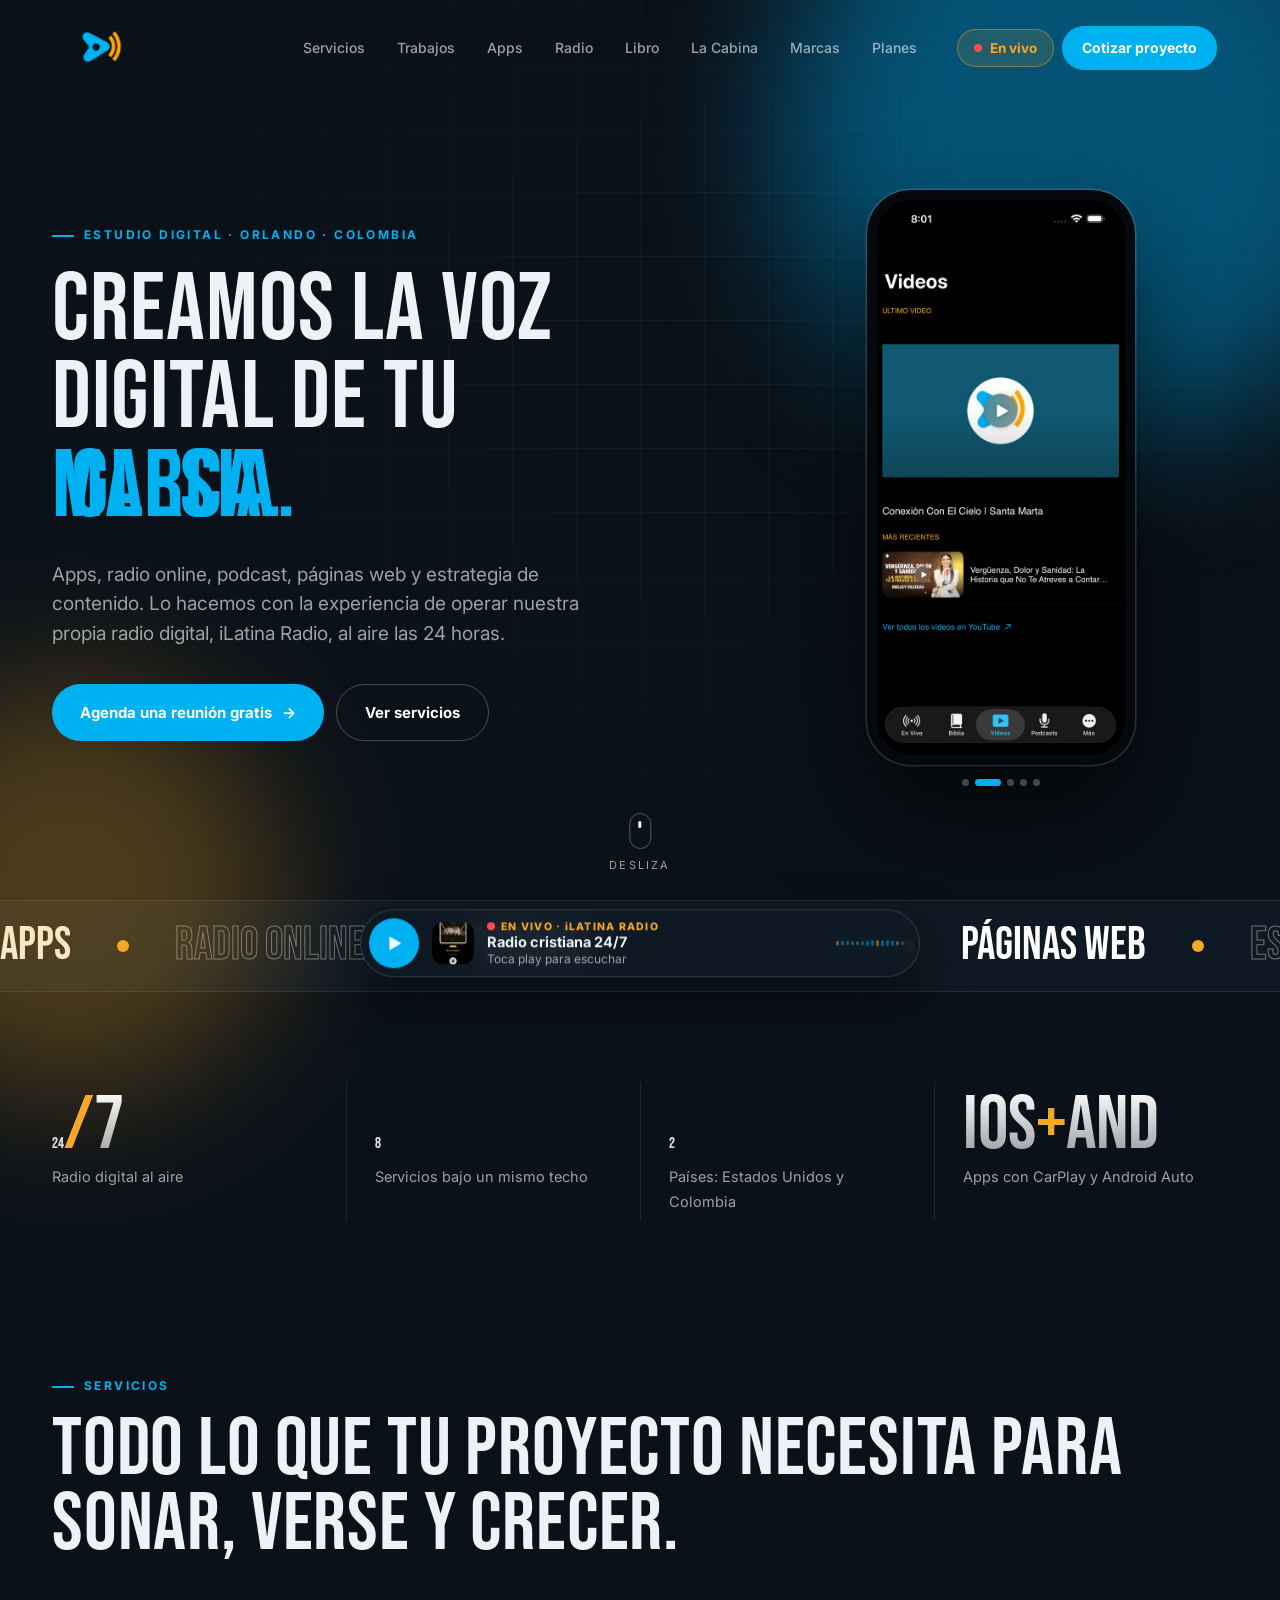
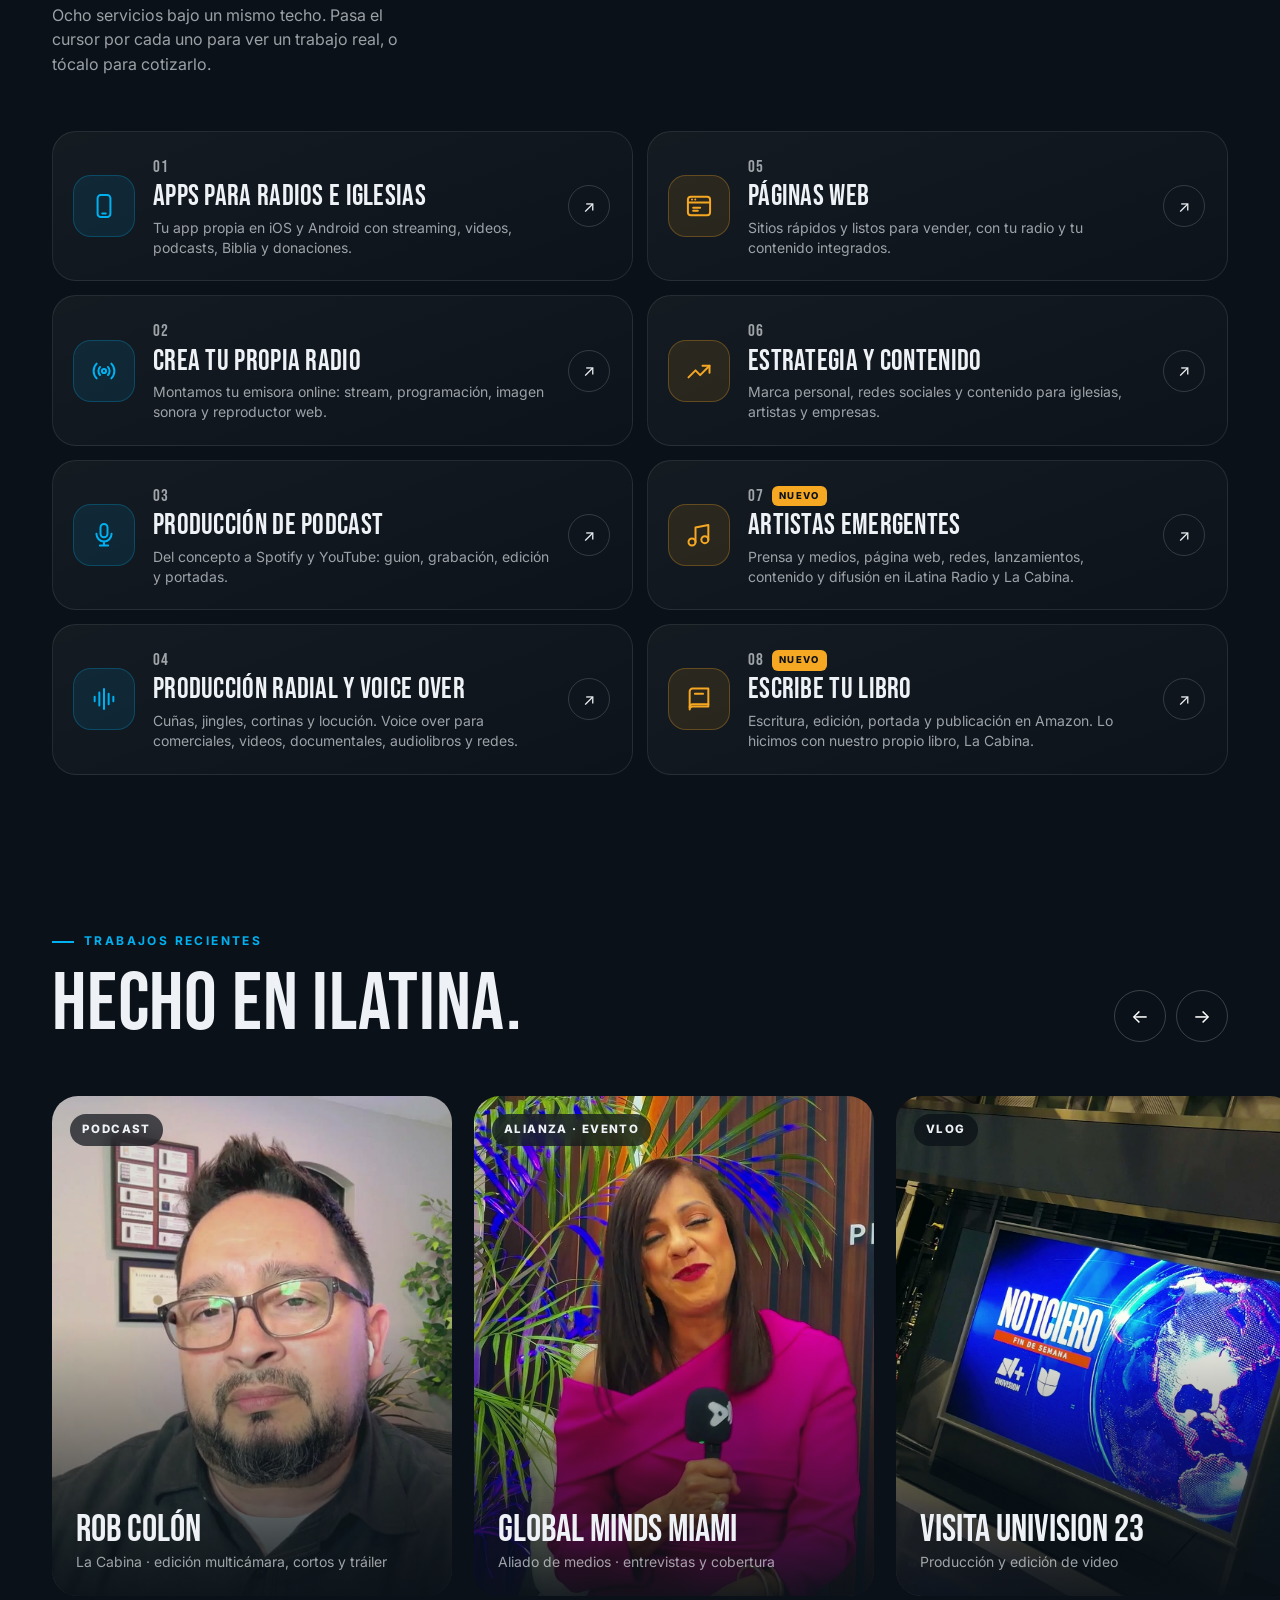
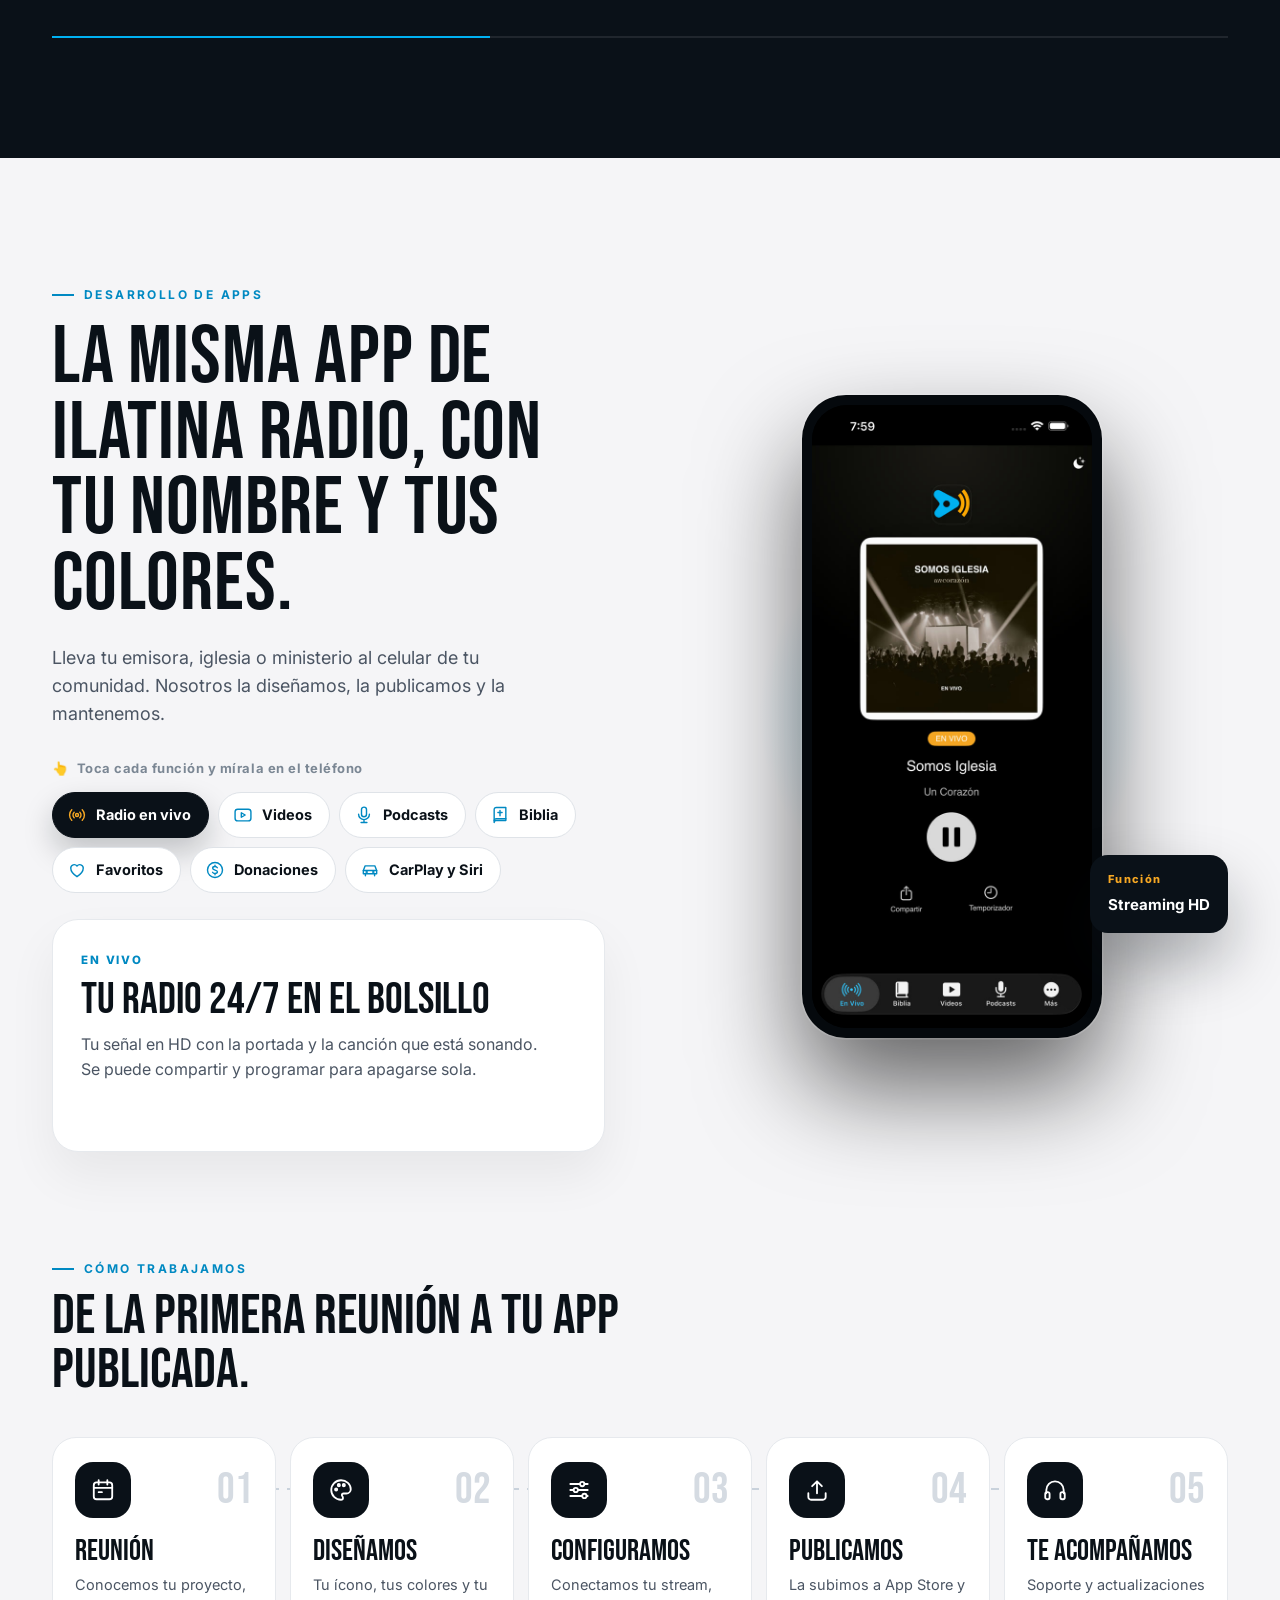
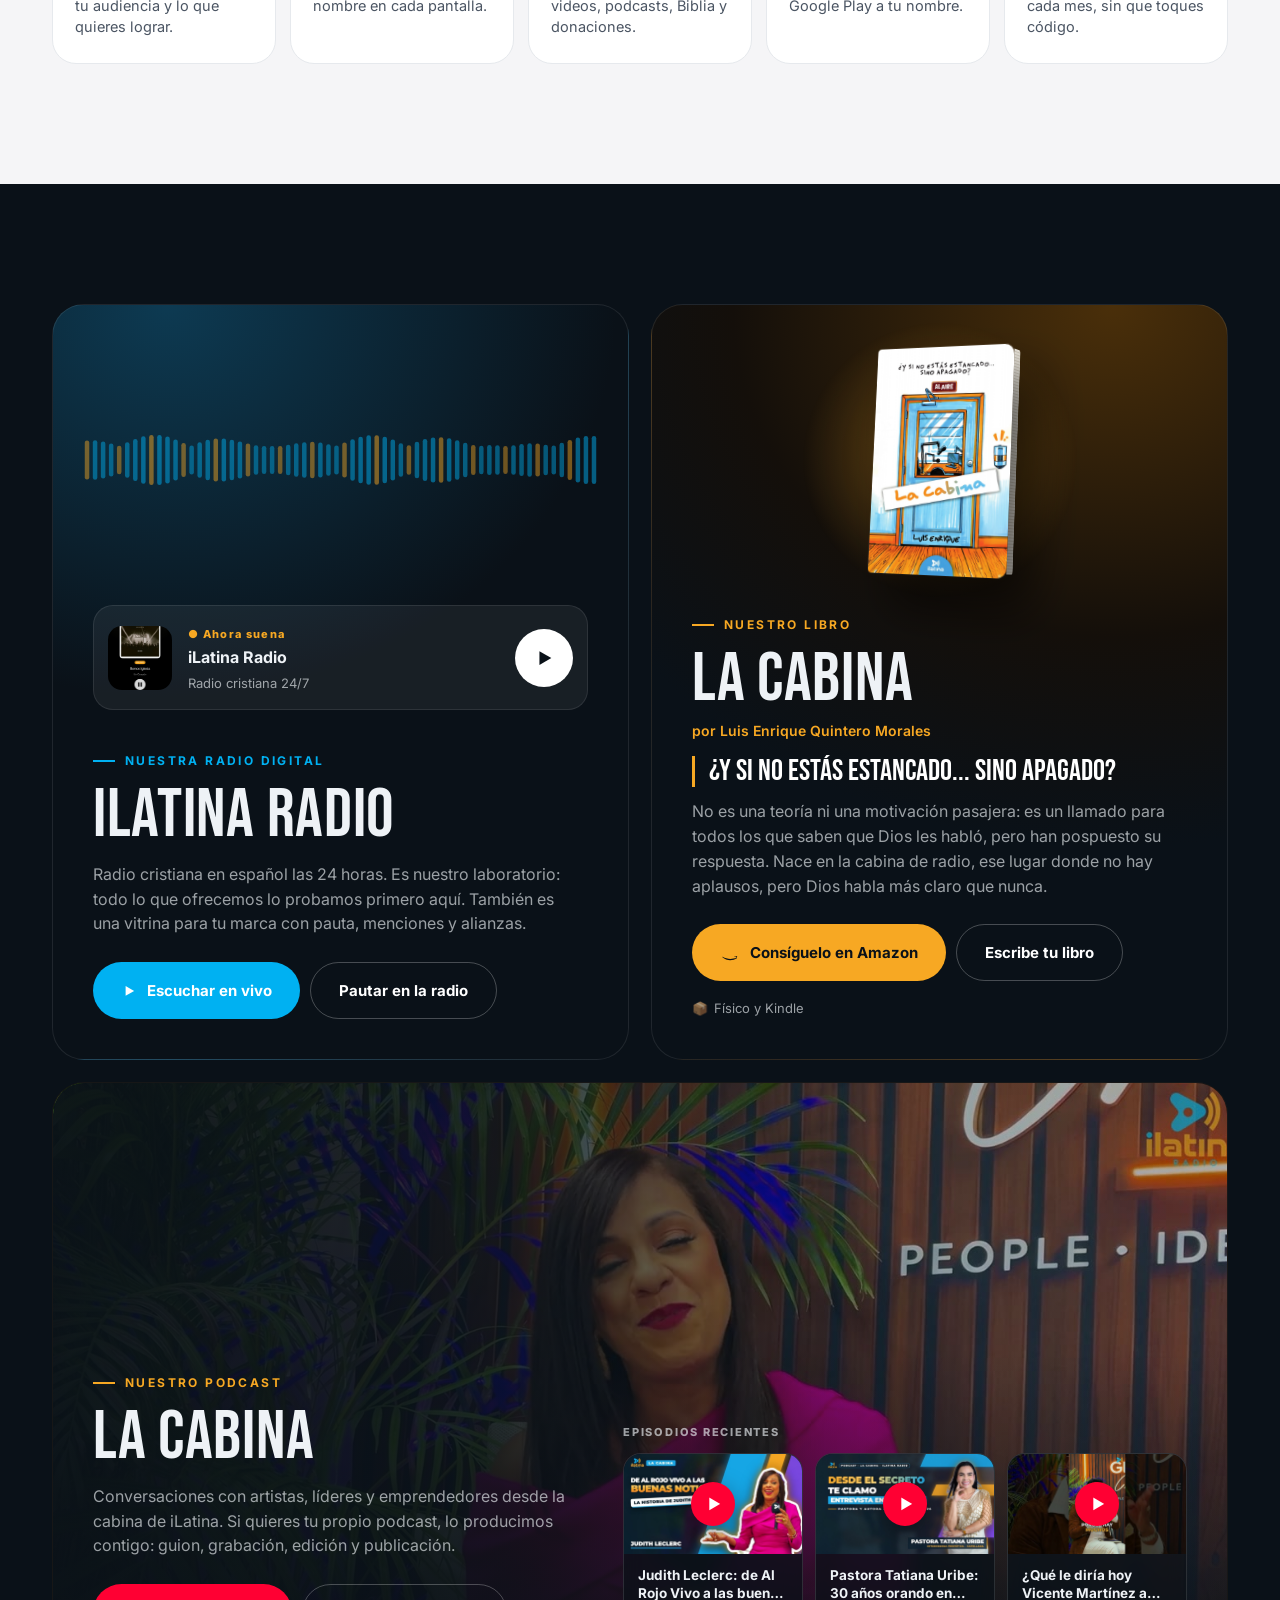
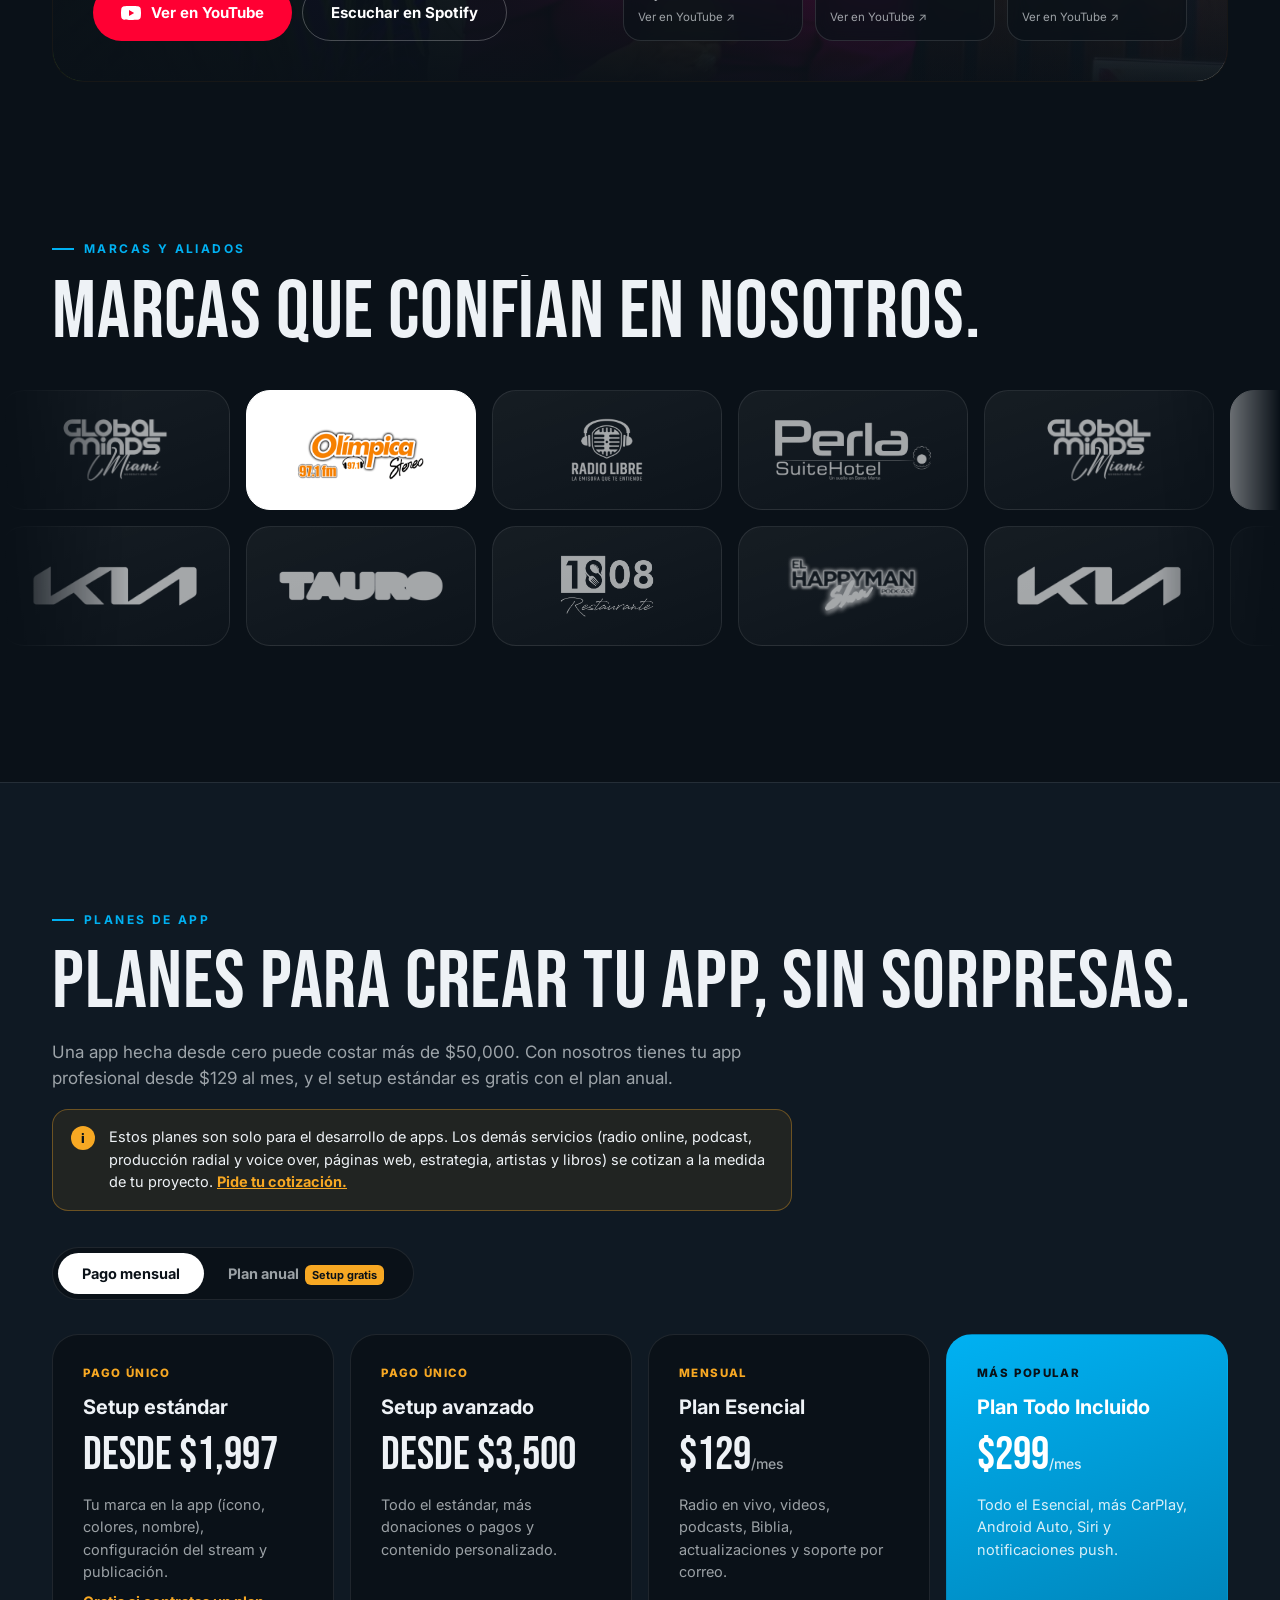
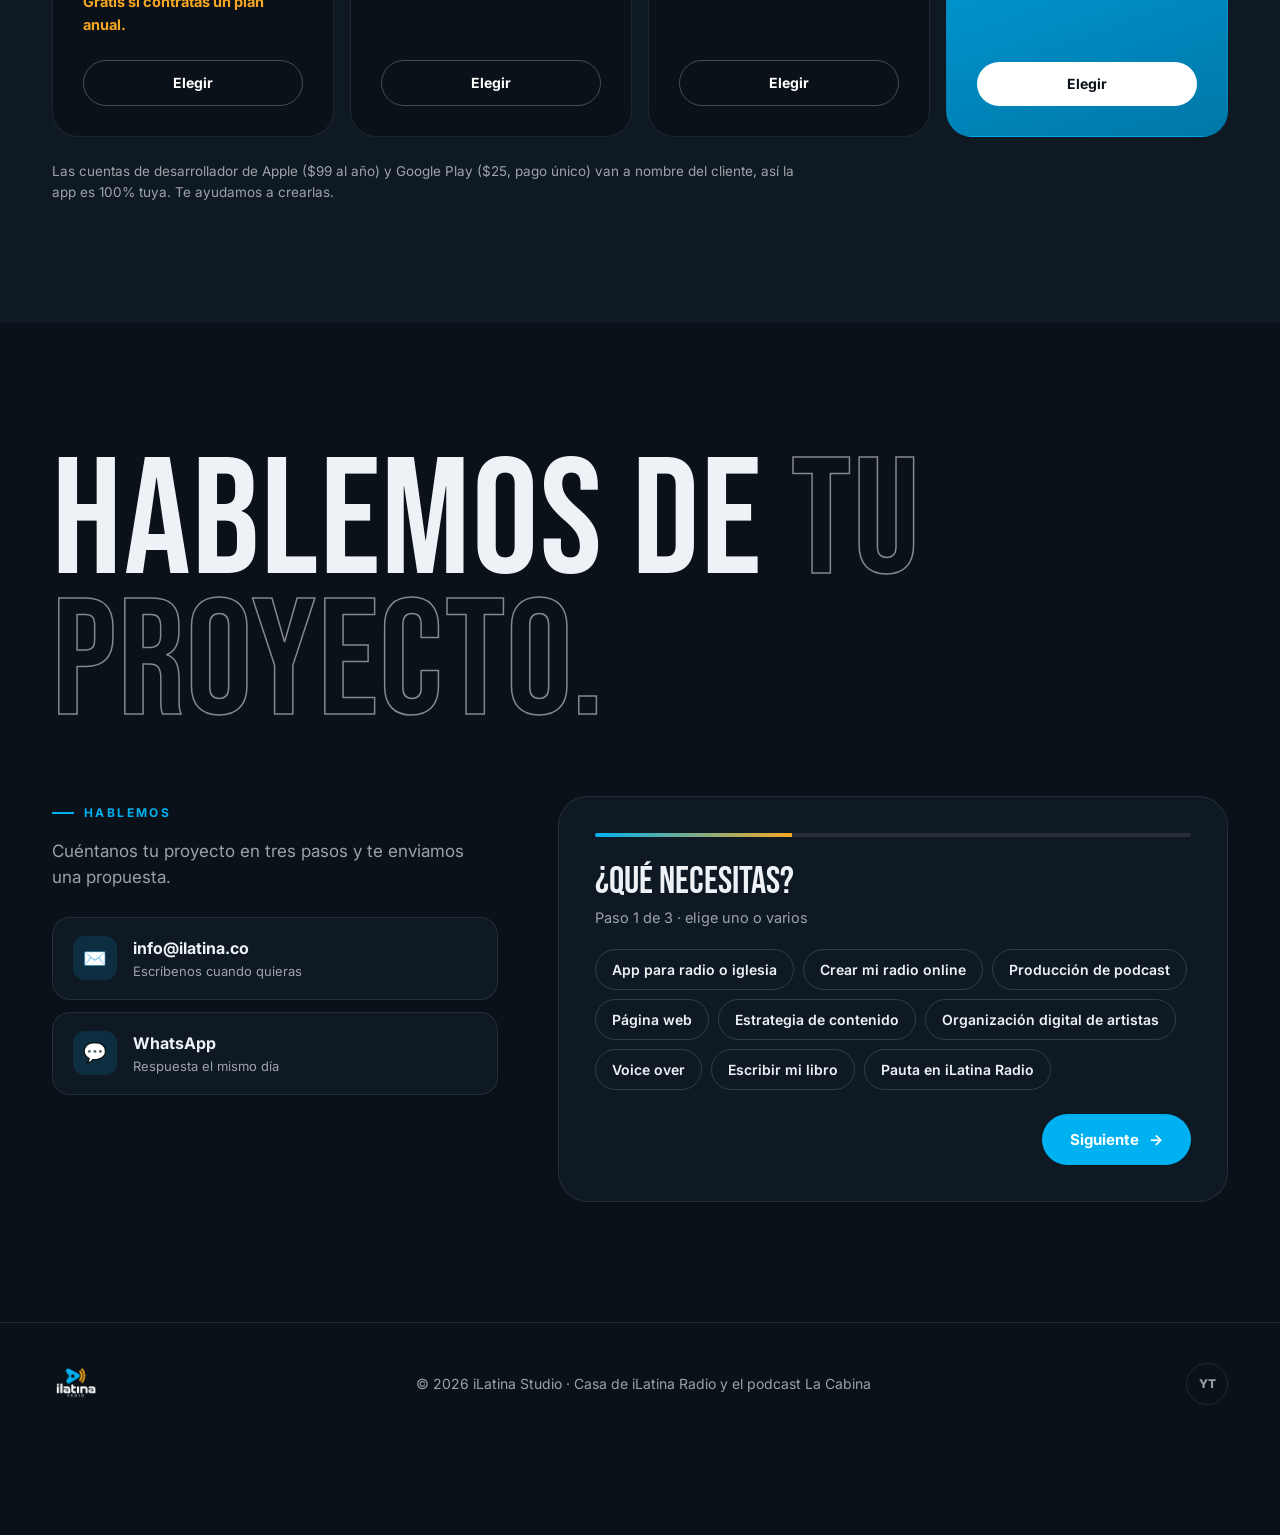
==== commit df539f51: "Prueba: quitar las fichas alrededor del teléfono del inicio Co-Authored-By: Claude Opus 5.5 <noreply" ====
--- a/index.html
+++ b/index.html
@@ -35,9 +35,6 @@
 <div class="escena aparece d3" id="escena">
 <div class="tel" id="telHero"><div class="isla"></div><div class="pant" id="pantHero">
 <img class="on" src="img/app/en_vivo.jpg" alt=""><img src="img/app/videos.jpg" alt=""><img src="img/app/podcasts.jpg" alt=""><img src="img/app/biblia.jpg" alt=""><img src="img/app/mas.jpg" alt=""></div></div>
-<div class="pild p1"><i>🔴</i><div><span>Radio en vivo</span><small>Transmisión 24/7</small></div></div>
-<div class="pild p2"><i>🎙️</i><div><span>Podcasts y videos</span><small>En tu propia app</small></div></div>
-<div class="pild p3"><i>🚗</i><div><span>CarPlay y Android Auto</span><small>Y comandos con Siri</small></div></div>
 <div class="puntos" id="puntosHero"><i class="on"></i><i></i><i></i><i></i><i></i></div>
 </div>
 </div>
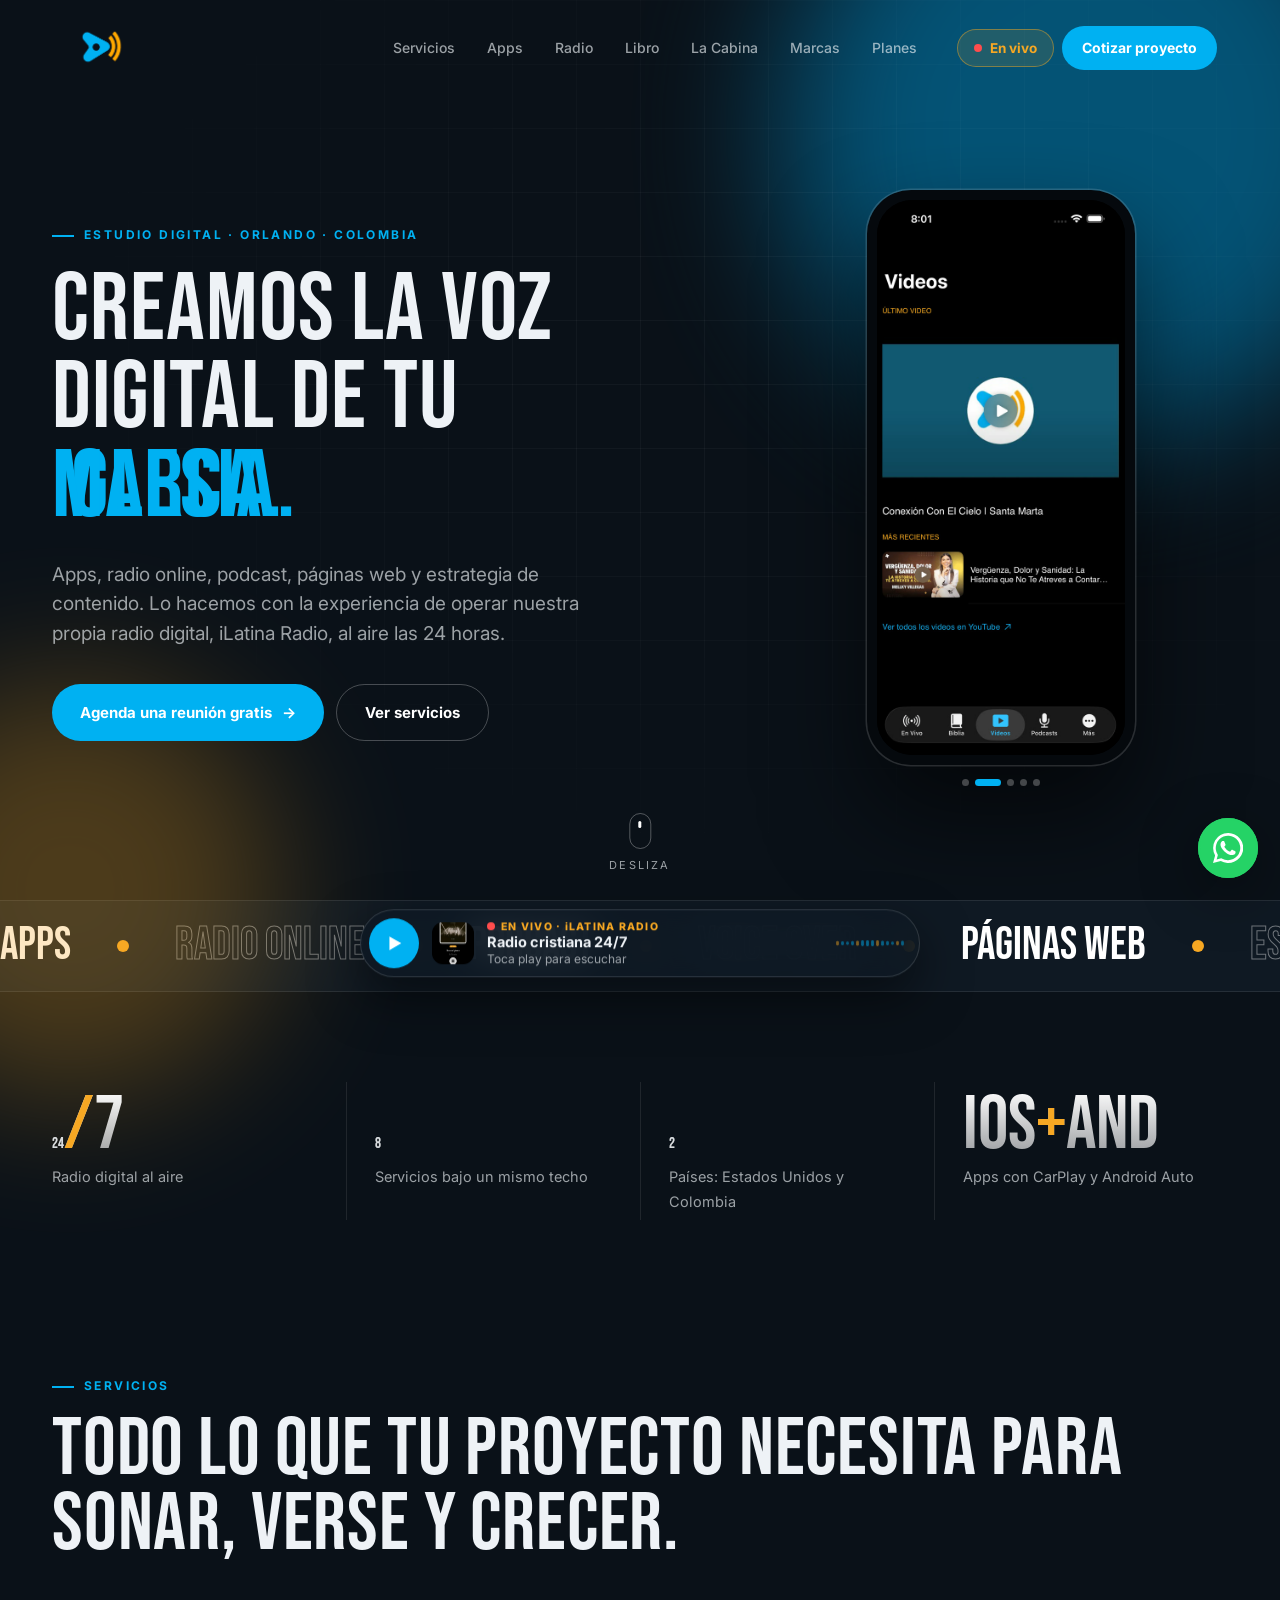
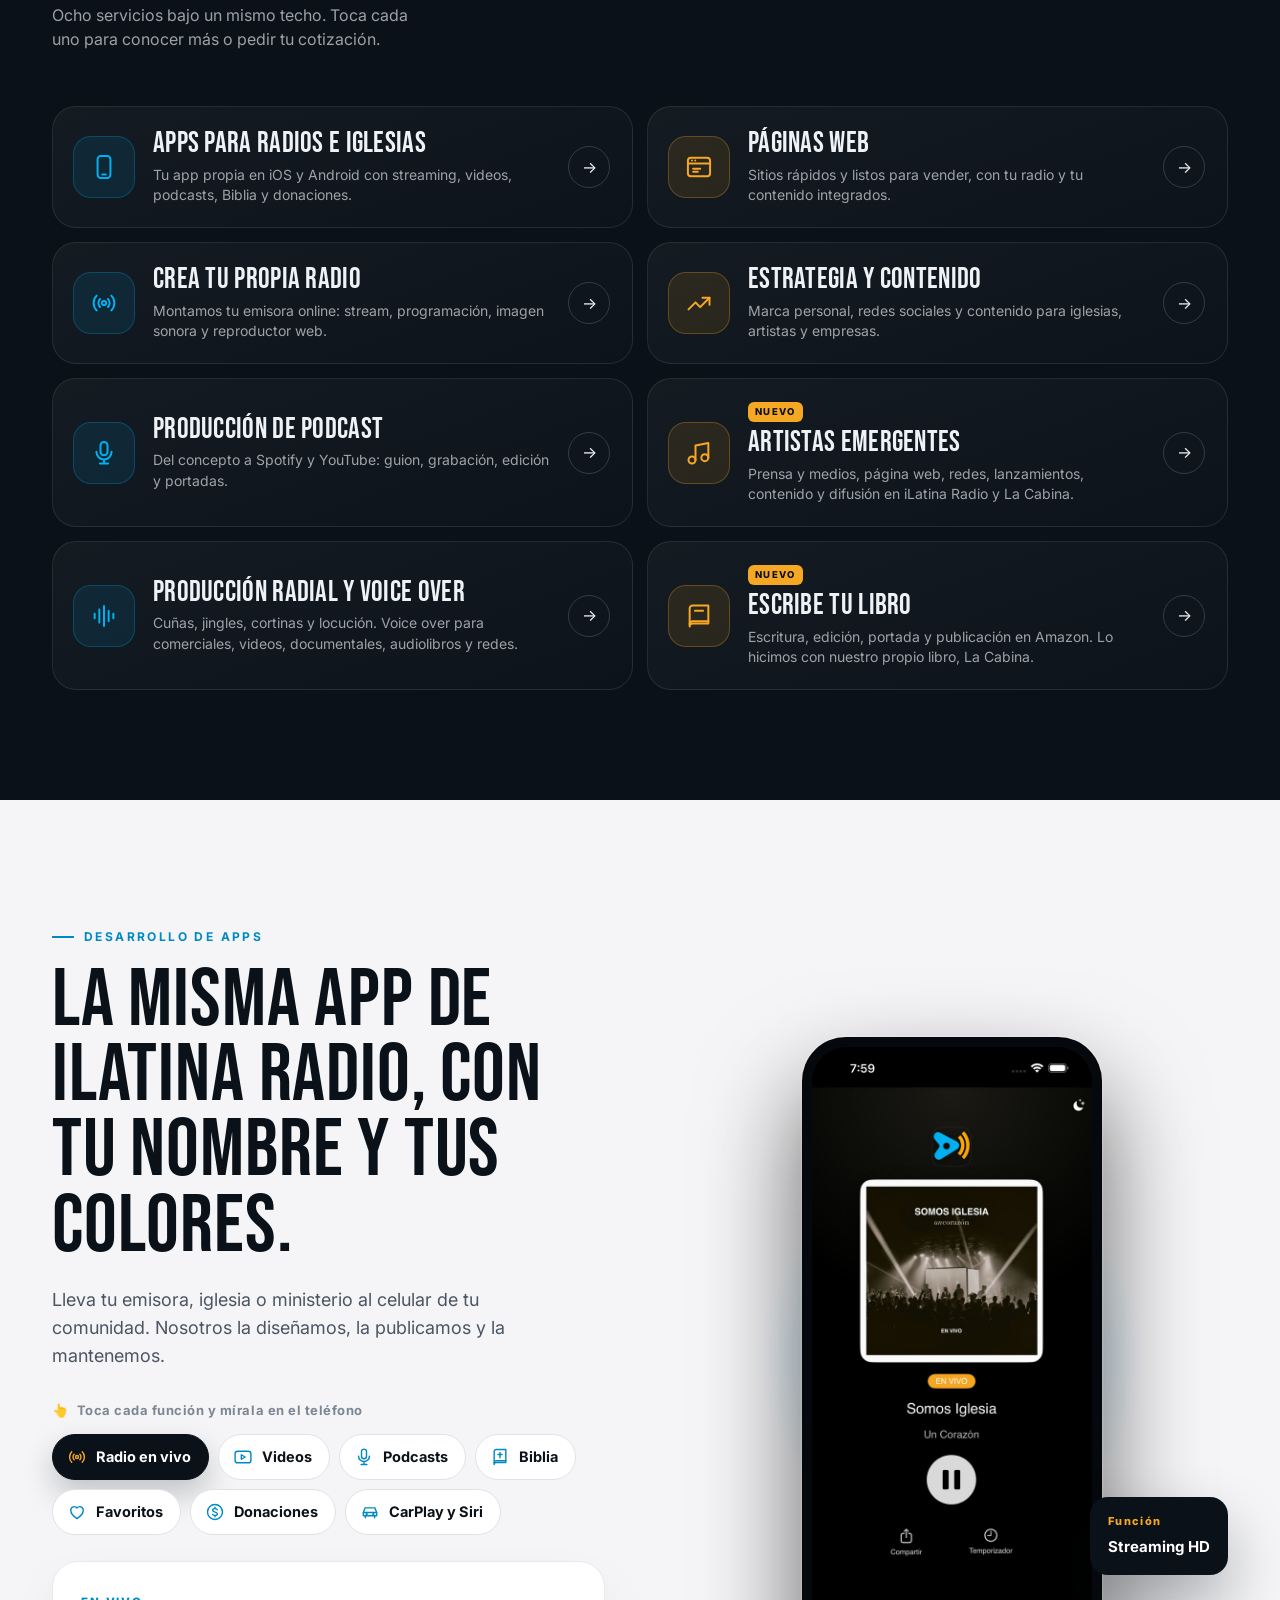
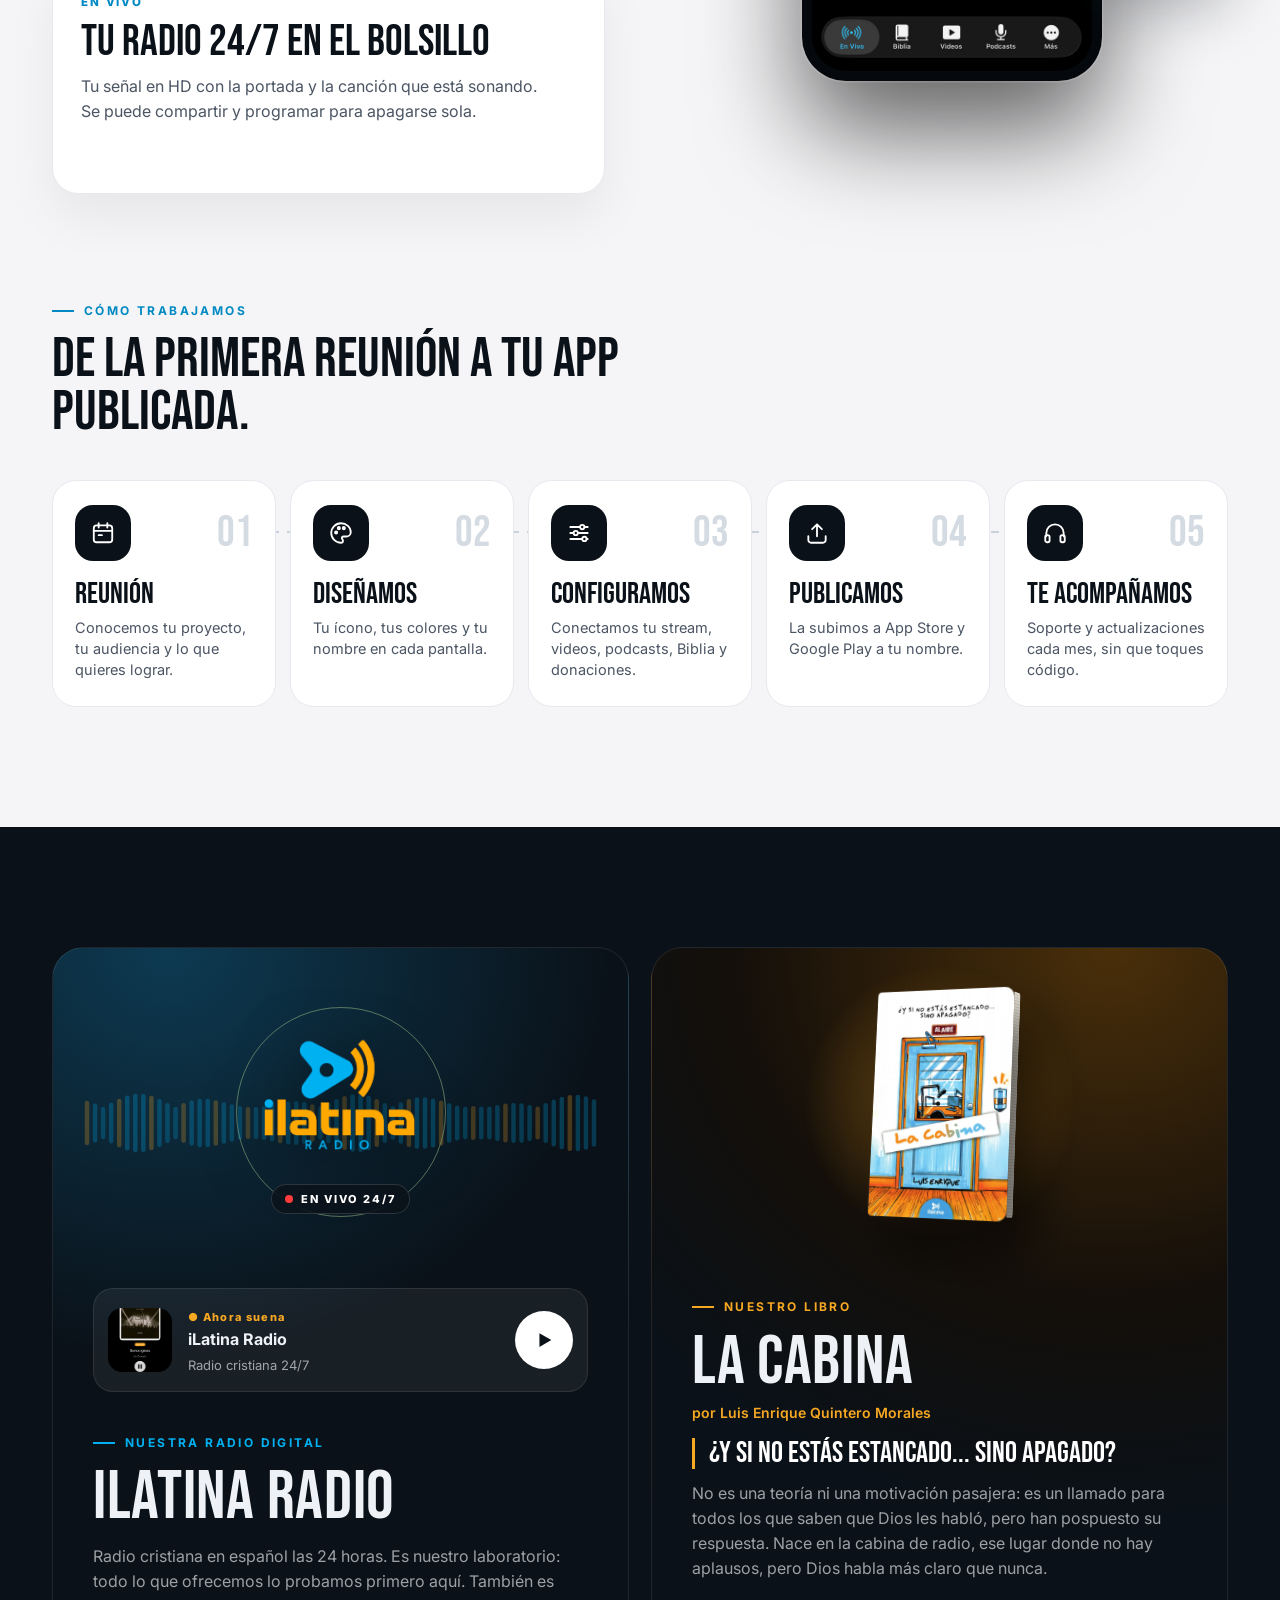
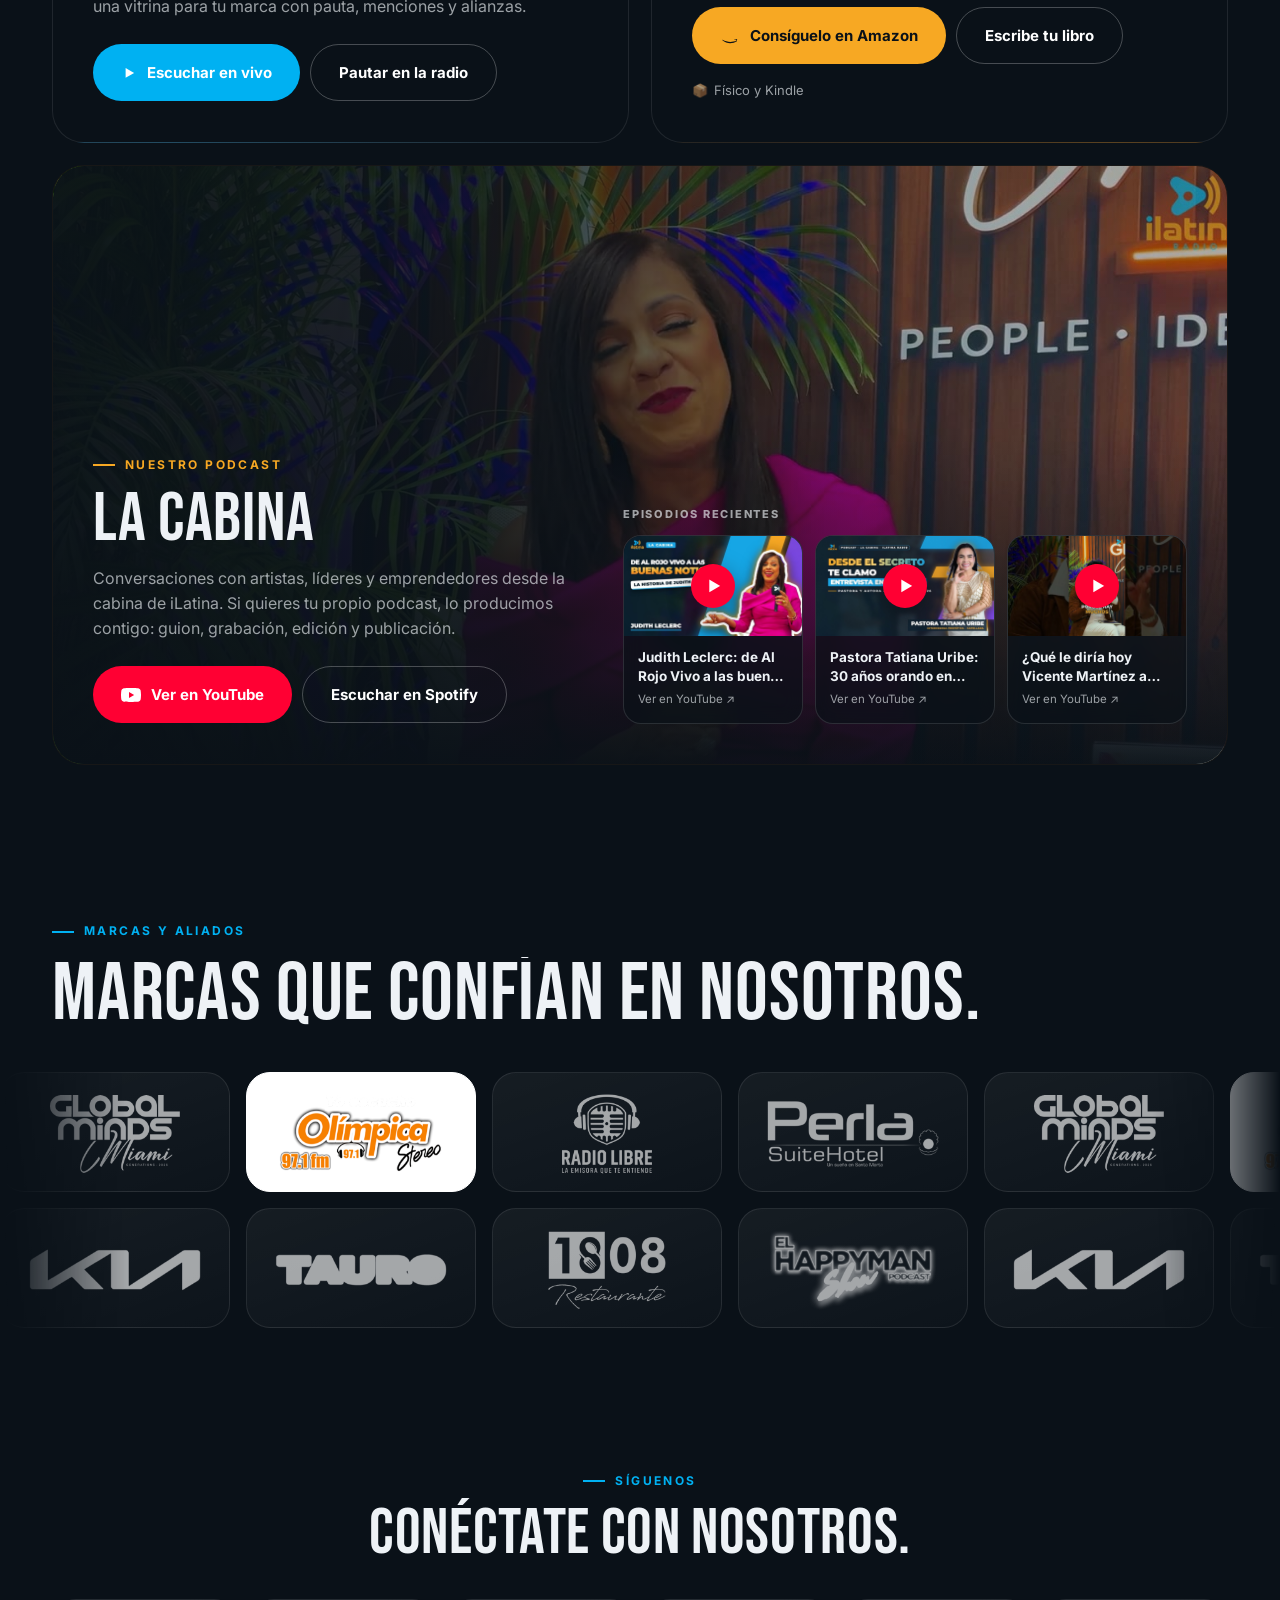
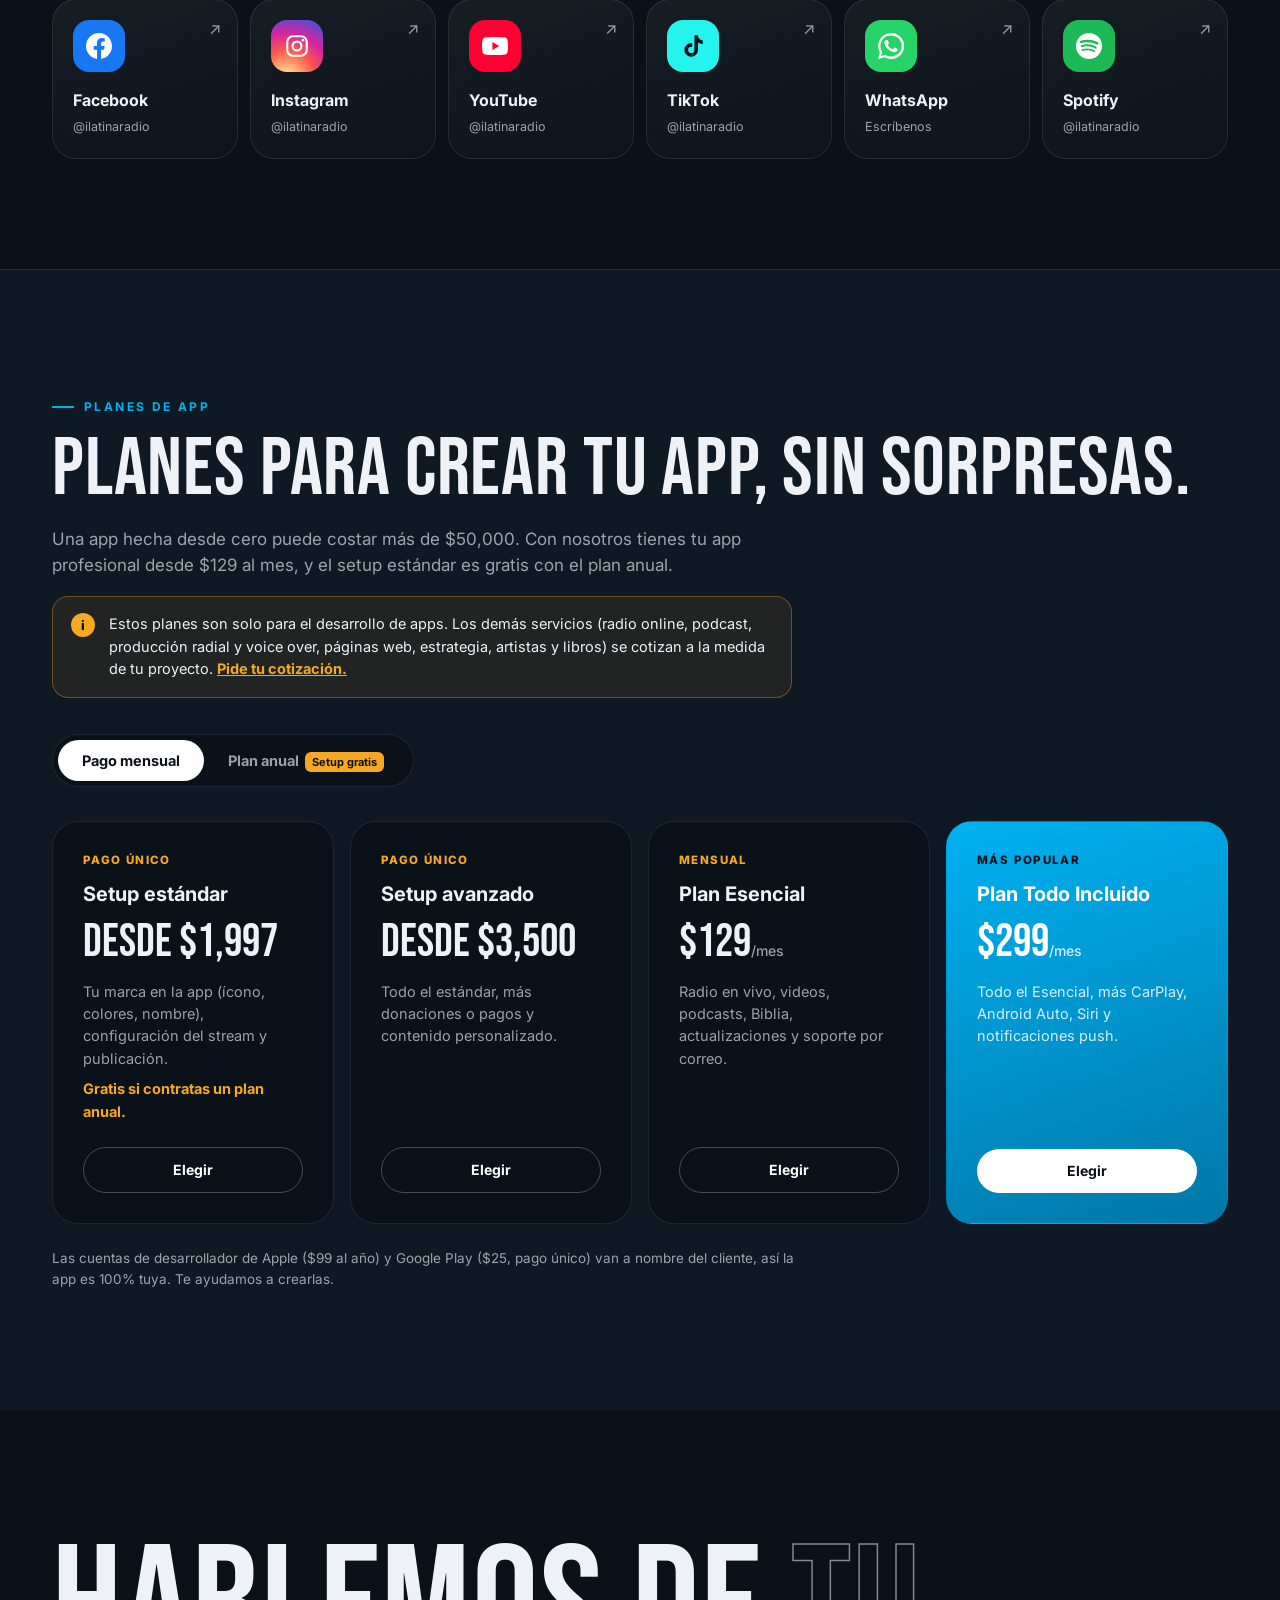
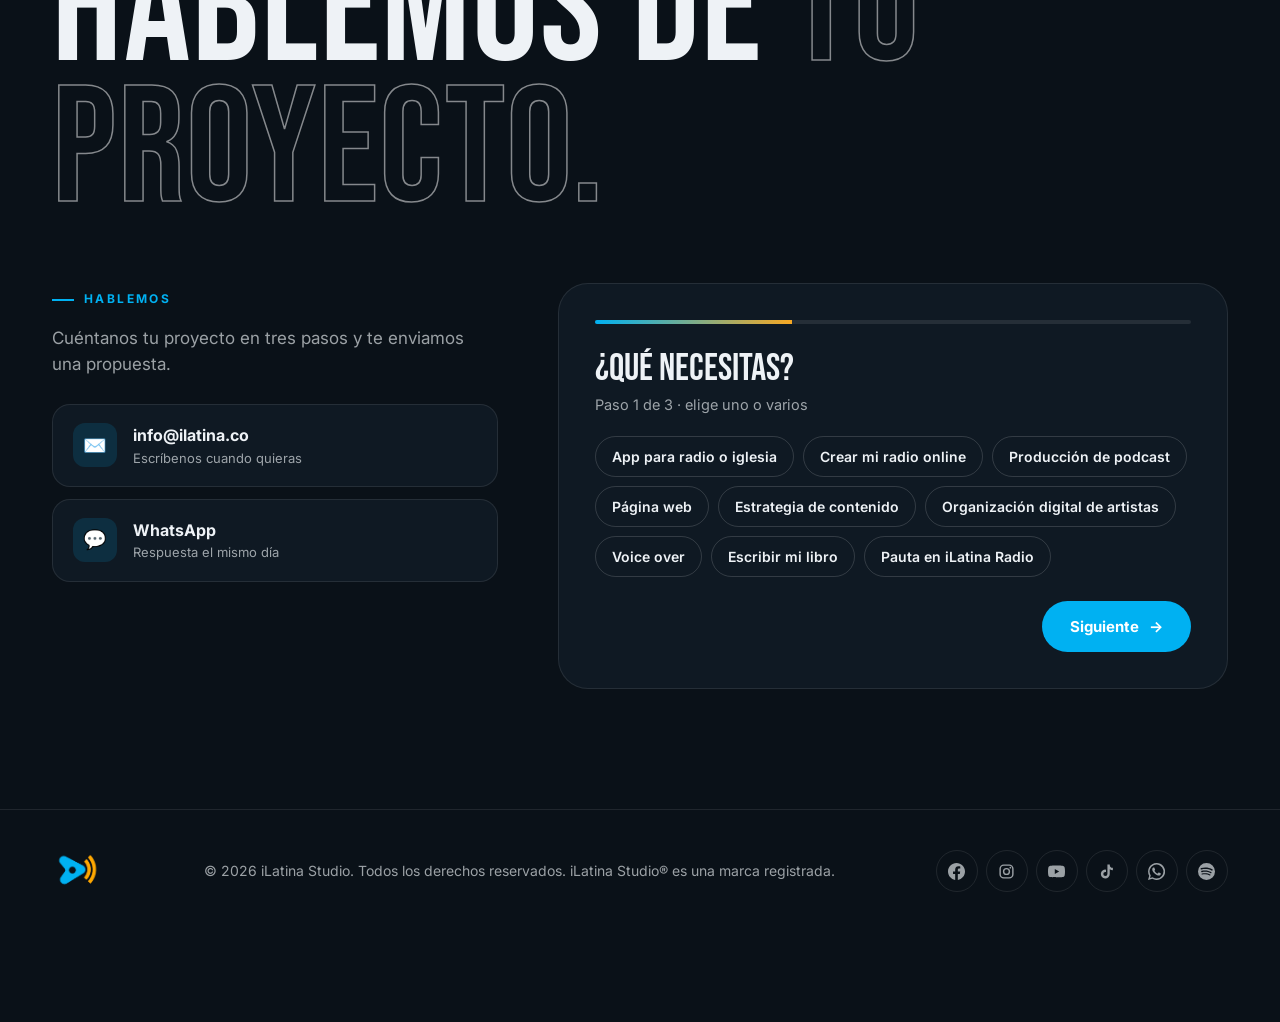
==== commit c4aa7661: "Prueba: logo de la radio, enlaces en servicios y marcas, WhatsApp flotante, redes y pie nuevo Co-Aut" ====
--- a/index.html
+++ b/index.html
@@ -1,7 +1,7 @@
 <!doctype html>
 <html lang="es"><head><meta charset="utf-8"><meta name="viewport" content="width=device-width,initial-scale=1">
 <meta name="robots" content="noindex,nofollow"><title>iLatina Studio | Apps, radio online, podcast y contenido digital</title>
-<meta name="description" content="iLatina Studio crea apps para radios e iglesias, radios online, podcasts, páginas web y estrategia de contenido. Casa de iLatina Radio y el podcast La Cabina.">
+<meta name="description" content="iLatina Studio crea apps para radios e iglesias, radios online, podcasts, páginas web y estrategia de contenido para radios, iglesias, artistas y marcas.">
 <meta name="theme-color" content="#0a1118">
 <link rel="icon" href="img/icono.png">
 <link rel="preconnect" href="https://fonts.googleapis.com"><link rel="preconnect" href="https://fonts.gstatic.com" crossorigin>
@@ -14,13 +14,13 @@
 <nav class="nav" id="nav"><div class="in"><div class="bar">
 <a class="marca" href="#inicio" aria-label="iLatina Studio, ir al inicio"><img src="img/icono.png" alt="iLatina"></a>
 <ul>
-<li><a href="#servicios">Servicios</a></li><li><a href="#trabajos">Trabajos</a></li><li><a href="#apps">Apps</a></li><li><a href="#radio">Radio</a></li><li><a href="#libro">Libro</a></li><li><a href="#cabina">La Cabina</a></li><li><a href="#clientes">Marcas</a></li><li><a href="#planes">Planes</a></li>
+<li><a href="#servicios">Servicios</a></li><li><a href="#apps">Apps</a></li><li><a href="#radio">Radio</a></li><li><a href="#libro">Libro</a></li><li><a href="#cabina">La Cabina</a></li><li><a href="#clientes">Marcas</a></li><li><a href="#planes">Planes</a></li>
 </ul>
 <div class="acc"><button type="button" class="vivob js-play"><span class="punto"></span><span class="lbl">En vivo</span></button><a class="btn sm mag" href="#contacto"><span>Cotizar proyecto</span></a></div>
 <button class="hamb" id="hamb" aria-label="Abrir menú"><i></i><i></i></button>
 </div></div></nav>
 <div class="menu" id="menu">
-<a href="#servicios"><small>01</small>Servicios</a><a href="#trabajos"><small>02</small>Trabajos</a><a href="#apps"><small>03</small>Apps</a><a href="#radio"><small>04</small>iLatina Radio</a><a href="#libro"><small>05</small>Libro</a><a href="#cabina"><small>06</small>La Cabina</a><a href="#planes"><small>07</small>Planes</a><a href="#contacto"><small>08</small>Cotizar proyecto</a>
+<a href="#servicios"><small>01</small>Servicios</a><a href="#apps"><small>02</small>Apps</a><a href="#radio"><small>03</small>iLatina Radio</a><a href="#libro"><small>04</small>Libro</a><a href="#cabina"><small>05</small>La Cabina</a><a href="#clientes"><small>06</small>Marcas</a><a href="#planes"><small>07</small>Planes</a><a href="#contacto"><small>08</small>Cotizar proyecto</a>
 </div>
 
 <header class="hero" id="inicio">
@@ -51,82 +51,67 @@
 </div></section>
 
 <section class="serv" id="servicios"><div class="wrap">
-<div class="cab"><div><span class="eti rv">Servicios</span><h2 class="palabras" style="margin-top:16px">Todo lo que tu proyecto necesita para sonar, verse y crecer.</h2></div><p class="rv">Ocho servicios bajo un mismo techo. Pasa el cursor por cada uno para ver un trabajo real, o tócalo para cotizarlo.</p></div>
+<div class="cab"><div><span class="eti rv">Servicios</span><h2 class="palabras" style="margin-top:16px">Todo lo que tu proyecto necesita para sonar, verse y crecer.</h2></div><p class="rv">Ocho servicios bajo un mismo techo. Toca cada uno para conocer más o pedir tu cotización.</p></div>
 <div class="sgrid" id="lista" style="--filas:4">
 <div class="scard rv" data-img="0">
 <span class="sico"><svg class="ico" viewBox="0 0 24 24" fill="none" stroke="currentColor" stroke-width="1.7" stroke-linecap="round" stroke-linejoin="round" aria-hidden="true"><rect x="6.5" y="2.5" width="11" height="19" rx="2.8"/><path d="M10.5 18.5h3"/></svg></span>
-<div class="stx"><div class="stop"><span class="n">01</span></div>
-<h3>Apps para radios e iglesias</h3>
+<div class="stx"><h3>Apps para radios e iglesias</h3>
 <p>Tu app propia en iOS y Android con streaming, videos, podcasts, Biblia y donaciones.</p>
 </div>
-<span class="ir" aria-hidden="true">↗</span>
+<span class="ir" aria-hidden="true">→</span>
 </div>
 <div class="scard rv d-1" data-img="1">
 <span class="sico"><svg class="ico" viewBox="0 0 24 24" fill="none" stroke="currentColor" stroke-width="1.7" stroke-linecap="round" stroke-linejoin="round" aria-hidden="true"><circle cx="12" cy="12" r="1.8"/><path d="M8.6 8.6a4.8 4.8 0 0 0 0 6.8M15.4 8.6a4.8 4.8 0 0 1 0 6.8M5.7 5.7a8.9 8.9 0 0 0 0 12.6M18.3 5.7a8.9 8.9 0 0 1 0 12.6"/></svg></span>
-<div class="stx"><div class="stop"><span class="n">02</span></div>
-<h3>Crea tu propia radio</h3>
+<div class="stx"><h3>Crea tu propia radio</h3>
 <p>Montamos tu emisora online: stream, programación, imagen sonora y reproductor web.</p>
 </div>
-<span class="ir" aria-hidden="true">↗</span>
+<span class="ir" aria-hidden="true">→</span>
 </div>
 <div class="scard rv d-2" data-img="2">
 <span class="sico"><svg class="ico" viewBox="0 0 24 24" fill="none" stroke="currentColor" stroke-width="1.7" stroke-linecap="round" stroke-linejoin="round" aria-hidden="true"><rect x="9" y="2.5" width="6" height="11.5" rx="3"/><path d="M5.5 11a6.5 6.5 0 0 0 13 0M12 17.5V21M8.5 21h7"/></svg></span>
-<div class="stx"><div class="stop"><span class="n">03</span></div>
-<h3>Producción de podcast</h3>
+<div class="stx"><h3>Producción de podcast</h3>
 <p>Del concepto a Spotify y YouTube: guion, grabación, edición y portadas.</p>
 </div>
-<span class="ir" aria-hidden="true">↗</span>
+<span class="ir" aria-hidden="true">→</span>
 </div>
 <div class="scard rv d-3" data-img="3">
 <span class="sico"><svg class="ico" viewBox="0 0 24 24" fill="none" stroke="currentColor" stroke-width="1.7" stroke-linecap="round" stroke-linejoin="round" aria-hidden="true"><path d="M4 10v4M8 6.5v11M12 3.5v17M16 7.5v9M20 10v4"/></svg></span>
-<div class="stx"><div class="stop"><span class="n">04</span></div>
-<h3>Producción radial y voice over</h3>
+<div class="stx"><h3>Producción radial y voice over</h3>
 <p>Cuñas, jingles, cortinas y locución. Voice over para comerciales, videos, documentales, audiolibros y redes.</p>
 </div>
-<span class="ir" aria-hidden="true">↗</span>
+<span class="ir" aria-hidden="true">→</span>
 </div>
 <div class="scard rv" data-img="4">
 <span class="sico"><svg class="ico" viewBox="0 0 24 24" fill="none" stroke="currentColor" stroke-width="1.7" stroke-linecap="round" stroke-linejoin="round" aria-hidden="true"><rect x="2.5" y="4" width="19" height="16" rx="2.6"/><path d="M2.5 9h19M6 6.5h.01M8.8 6.5h.01"/><path d="M7 13.5h6M7 16h4"/></svg></span>
-<div class="stx"><div class="stop"><span class="n">05</span></div>
-<h3>Páginas web</h3>
+<div class="stx"><h3>Páginas web</h3>
 <p>Sitios rápidos y listos para vender, con tu radio y tu contenido integrados.</p>
 </div>
-<span class="ir" aria-hidden="true">↗</span>
+<span class="ir" aria-hidden="true">→</span>
 </div>
 <div class="scard rv d-1" data-img="5">
 <span class="sico"><svg class="ico" viewBox="0 0 24 24" fill="none" stroke="currentColor" stroke-width="1.7" stroke-linecap="round" stroke-linejoin="round" aria-hidden="true"><path d="M3 17.5l6-6 4 4 8-8"/><path d="M15 7.5h6v6"/></svg></span>
-<div class="stx"><div class="stop"><span class="n">06</span></div>
-<h3>Estrategia y contenido</h3>
+<div class="stx"><h3>Estrategia y contenido</h3>
 <p>Marca personal, redes sociales y contenido para iglesias, artistas y empresas.</p>
 </div>
-<span class="ir" aria-hidden="true">↗</span>
+<span class="ir" aria-hidden="true">→</span>
 </div>
 <div class="scard rv d-2" data-img="6">
 <span class="sico"><svg class="ico" viewBox="0 0 24 24" fill="none" stroke="currentColor" stroke-width="1.7" stroke-linecap="round" stroke-linejoin="round" aria-hidden="true"><path d="M9 18V5.5l11-2V16"/><circle cx="6" cy="18" r="3"/><circle cx="17" cy="16" r="3"/></svg></span>
-<div class="stx"><div class="stop"><span class="n">07</span><span class="nuevo">NUEVO</span></div>
-<h3>Artistas emergentes</h3>
+<div class="stx"><span class="nuevo">NUEVO</span><h3>Artistas emergentes</h3>
 <p>Prensa y medios, página web, redes, lanzamientos, contenido y difusión en iLatina Radio y La Cabina.</p>
 </div>
-<span class="ir" aria-hidden="true">↗</span>
+<span class="ir" aria-hidden="true">→</span>
 </div>
 <div class="scard rv d-3" data-img="7">
 <span class="sico"><svg class="ico" viewBox="0 0 24 24" fill="none" stroke="currentColor" stroke-width="1.7" stroke-linecap="round" stroke-linejoin="round" aria-hidden="true"><path d="M4 19V5.5A2.5 2.5 0 0 1 6.5 3H20v15.5H6.5A2.5 2.5 0 0 0 4 21z"/><path d="M4 19a2.5 2.5 0 0 1 2.5-2.5H20M8.5 7.5h7"/></svg></span>
-<div class="stx"><div class="stop"><span class="n">08</span><span class="nuevo">NUEVO</span></div>
-<h3>Escribe tu libro</h3>
+<div class="stx"><span class="nuevo">NUEVO</span><h3>Escribe tu libro</h3>
 <p>Escritura, edición, portada y publicación en Amazon. Lo hicimos con nuestro propio libro, La Cabina.</p>
 </div>
-<span class="ir" aria-hidden="true">↗</span>
+<span class="ir" aria-hidden="true">→</span>
 </div>
 </div>
 </div>
 <div class="vista" id="vista"><img src="img/app/videos.jpg" alt=""><img src="img/app/en_vivo.jpg" alt=""><img src="img/rob2.jpg" alt=""><img src="img/globalminds.jpg" alt=""><img src="img/jcr.jpg" alt=""><img src="img/firstline2.jpg" alt=""><img src="img/tayhana.jpg" alt=""><img src="img/libro.jpg" alt=""></div>
-</section>
-
-<section class="trab" id="trabajos">
-<div class="wrap"><div class="cab"><div><span class="eti rv">Trabajos recientes</span><h2 class="palabras" style="margin-top:16px">Hecho en iLatina.</h2></div><div class="controles rv"><button id="izq" aria-label="Anterior">←</button><button id="der" aria-label="Siguiente">→</button></div></div></div>
-<div class="riel" id="riel">
-<a class="caso rv" href="https://www.youtube.com/@ilatinaradio" target="_blank" rel="noopener"><div class="im"><img src="img/rob2.jpg" alt="" loading="lazy"><span class="tg">PODCAST</span><div class="tx"><b>Rob Colón</b><span>La Cabina · edición multicámara, cortos y tráiler</span></div><span class="play">▶</span></div></a><a class="caso rv d-1" href="https://www.youtube.com/@ilatinaradio" target="_blank" rel="noopener"><div class="im"><img src="img/judith.jpg" alt="" loading="lazy"><span class="tg">ALIANZA · EVENTO</span><div class="tx"><b>Global Minds Miami</b><span>Aliado de medios · entrevistas y cobertura</span></div><span class="play">▶</span></div></a><div class="caso rv d-2"><div class="im"><img src="img/univision.jpg" alt="" loading="lazy"><span class="tg">VLOG</span><div class="tx"><b>Visita Univision 23</b><span>Producción y edición de video</span></div></div></div><div class="caso rv d-3"><div class="im"><img src="img/techled.jpg" alt="" loading="lazy"><span class="tg">VIDEO DE MARCA</span><div class="tx"><b>Techled</b><span>Showroom LED en Miami</span></div></div></div><div class="caso"><div class="im"><img src="img/firstline.jpg" alt="" loading="lazy"><span class="tg">REELS</span><div class="tx"><b>Firstline</b><span>Contenido para clínica estética</span></div></div></div><div class="caso"><div class="im"><img src="img/zenvy.jpg" alt="" loading="lazy"><span class="tg">MOTION</span><div class="tx"><b>Zenvy</b><span>Video explainer animado</span></div></div></div><a class="caso" href="https://www.youtube.com/@ilatinaradio" target="_blank" rel="noopener"><div class="im"><img src="img/charles.jpg" alt="" loading="lazy"><span class="tg">PODCAST</span><div class="tx"><b>Charles Sánchez</b><span>Serie Global Minds · La Cabina</span></div><span class="play">▶</span></div></a><a class="caso" href="https://luisquint3ro.github.io/juancarlosramirez-landing/" target="_blank" rel="noopener"><div class="im"><img src="img/jcr.jpg" alt="" loading="lazy"><span class="tg">PÁGINA WEB</span><div class="tx"><b>Juan Carlos Ramírez</b><span>Landing de artista · vallenato cristiano</span></div><span class="play">↗</span></div></a></div>
-<div class="barra-riel"><i id="barraRiel"></i></div>
 </section>
 
 <section class="apps" id="apps"><div class="wrap">
@@ -168,7 +153,7 @@
 
 <section class="medio"><div class="wrap"><div class="duo">
 <div class="bloque radio rv" id="radio">
-<div class="viz"><canvas id="viz"></canvas></div>
+<div class="viz"><canvas id="viz"></canvas><button type="button" class="logo-radio js-play" aria-label="Escuchar iLatina Radio en vivo"><span class="aro"></span><span class="aro a2"></span><img src="img/logo.png" alt="iLatina Radio"><span class="vivo-tag"><span class="punto"></span> <span class="lbl-vivo">EN VIVO 24/7</span></span></button></div>
 <div class="ahora"><img id="artR" src="img/app/en_vivo.jpg" alt=""><div class="tx"><small>● Ahora suena</small><b id="npT">iLatina Radio</b><span id="npA">Radio cristiana 24/7</span></div><button class="bpl js-play" aria-label="Escuchar en vivo"><span class="ic"><svg class="p" viewBox="0 0 24 24"><path d="M7 4.5v15l13-7.5z" fill="currentColor"/></svg><svg class="s" viewBox="0 0 24 24"><path d="M6 4h4v16H6zM14 4h4v16h-4z" fill="currentColor"/></svg></span></button></div>
 <div class="cnt"><span class="eti">Nuestra radio digital</span><h2>iLatina Radio</h2>
 <p>Radio cristiana en español las 24 horas. Es nuestro laboratorio: todo lo que ofrecemos lo probamos primero aquí. También es una vitrina para tu marca con pauta, menciones y alianzas.</p>
@@ -198,9 +183,21 @@
 
 <section class="clientes" id="clientes">
 <div class="wrap"><div class="cab"><div><span class="eti rv">Marcas y aliados</span><h2 class="palabras" style="margin-top:16px">Marcas que confían en nosotros.</h2></div></div></div>
-<div class="fila-m"><div class="pista"><span class="logo" title="Global Minds Miami"><img src="img/logos/globalminds.png" alt="Global Minds Miami" loading="lazy"></span><span class="logo color" title="Olímpica Stereo"><img src="img/logos/olimpica_stereo.png" alt="Olímpica Stereo" loading="lazy"></span><span class="logo" title="Radio Libre"><img src="img/logos/radio_libre.png" alt="Radio Libre" loading="lazy"></span><span class="logo" title="Hotel Perla Suite"><img src="img/logos/hotel_perla_suite.png" alt="Hotel Perla Suite" loading="lazy"></span><span class="logo" aria-hidden="true" title="Global Minds Miami"><img src="img/logos/globalminds.png" alt="Global Minds Miami" loading="lazy"></span><span class="logo color" aria-hidden="true" title="Olímpica Stereo"><img src="img/logos/olimpica_stereo.png" alt="Olímpica Stereo" loading="lazy"></span><span class="logo" aria-hidden="true" title="Radio Libre"><img src="img/logos/radio_libre.png" alt="Radio Libre" loading="lazy"></span><span class="logo" aria-hidden="true" title="Hotel Perla Suite"><img src="img/logos/hotel_perla_suite.png" alt="Hotel Perla Suite" loading="lazy"></span></div><div class="pista" aria-hidden="true"><span class="logo" aria-hidden="true" title="Global Minds Miami"><img src="img/logos/globalminds.png" alt="Global Minds Miami" loading="lazy"></span><span class="logo color" aria-hidden="true" title="Olímpica Stereo"><img src="img/logos/olimpica_stereo.png" alt="Olímpica Stereo" loading="lazy"></span><span class="logo" aria-hidden="true" title="Radio Libre"><img src="img/logos/radio_libre.png" alt="Radio Libre" loading="lazy"></span><span class="logo" aria-hidden="true" title="Hotel Perla Suite"><img src="img/logos/hotel_perla_suite.png" alt="Hotel Perla Suite" loading="lazy"></span><span class="logo" aria-hidden="true" title="Global Minds Miami"><img src="img/logos/globalminds.png" alt="Global Minds Miami" loading="lazy"></span><span class="logo color" aria-hidden="true" title="Olímpica Stereo"><img src="img/logos/olimpica_stereo.png" alt="Olímpica Stereo" loading="lazy"></span><span class="logo" aria-hidden="true" title="Radio Libre"><img src="img/logos/radio_libre.png" alt="Radio Libre" loading="lazy"></span><span class="logo" aria-hidden="true" title="Hotel Perla Suite"><img src="img/logos/hotel_perla_suite.png" alt="Hotel Perla Suite" loading="lazy"></span></div></div>
+<div class="fila-m"><div class="pista"><a class="logo" href="https://www.youtube.com/watch?v=bi4ofe-bjtQ" target="_blank" rel="noopener" title="Global Minds Miami"><img src="img/logos/globalminds.png" alt="Global Minds Miami" loading="lazy"></a><span class="logo color" title="Olímpica Stereo"><img src="img/logos/olimpica_stereo.png" alt="Olímpica Stereo" loading="lazy"></span><span class="logo" title="Radio Libre"><img src="img/logos/radio_libre.png" alt="Radio Libre" loading="lazy"></span><span class="logo" title="Hotel Perla Suite"><img src="img/logos/hotel_perla_suite.png" alt="Hotel Perla Suite" loading="lazy"></span><a class="logo" href="https://www.youtube.com/watch?v=bi4ofe-bjtQ" target="_blank" rel="noopener" aria-hidden="true" title="Global Minds Miami"><img src="img/logos/globalminds.png" alt="Global Minds Miami" loading="lazy"></a><span class="logo color" aria-hidden="true" title="Olímpica Stereo"><img src="img/logos/olimpica_stereo.png" alt="Olímpica Stereo" loading="lazy"></span><span class="logo" aria-hidden="true" title="Radio Libre"><img src="img/logos/radio_libre.png" alt="Radio Libre" loading="lazy"></span><span class="logo" aria-hidden="true" title="Hotel Perla Suite"><img src="img/logos/hotel_perla_suite.png" alt="Hotel Perla Suite" loading="lazy"></span></div><div class="pista" aria-hidden="true"><a class="logo" href="https://www.youtube.com/watch?v=bi4ofe-bjtQ" target="_blank" rel="noopener" aria-hidden="true" title="Global Minds Miami"><img src="img/logos/globalminds.png" alt="Global Minds Miami" loading="lazy"></a><span class="logo color" aria-hidden="true" title="Olímpica Stereo"><img src="img/logos/olimpica_stereo.png" alt="Olímpica Stereo" loading="lazy"></span><span class="logo" aria-hidden="true" title="Radio Libre"><img src="img/logos/radio_libre.png" alt="Radio Libre" loading="lazy"></span><span class="logo" aria-hidden="true" title="Hotel Perla Suite"><img src="img/logos/hotel_perla_suite.png" alt="Hotel Perla Suite" loading="lazy"></span><a class="logo" href="https://www.youtube.com/watch?v=bi4ofe-bjtQ" target="_blank" rel="noopener" aria-hidden="true" title="Global Minds Miami"><img src="img/logos/globalminds.png" alt="Global Minds Miami" loading="lazy"></a><span class="logo color" aria-hidden="true" title="Olímpica Stereo"><img src="img/logos/olimpica_stereo.png" alt="Olímpica Stereo" loading="lazy"></span><span class="logo" aria-hidden="true" title="Radio Libre"><img src="img/logos/radio_libre.png" alt="Radio Libre" loading="lazy"></span><span class="logo" aria-hidden="true" title="Hotel Perla Suite"><img src="img/logos/hotel_perla_suite.png" alt="Hotel Perla Suite" loading="lazy"></span></div></div>
 <div class="fila-m inv"><div class="pista"><span class="logo" title="Kia"><img src="img/logos/kia.png" alt="Kia" loading="lazy"></span><span class="logo" title="Tauro"><img src="img/logos/tauro.png" alt="Tauro" loading="lazy"></span><span class="logo" title="Restaurante 1808"><img src="img/logos/restaurante_1808.png" alt="Restaurante 1808" loading="lazy"></span><span class="logo" title="El Happyman Show"><img src="img/logos/happyman_show.png" alt="El Happyman Show" loading="lazy"></span><span class="logo" aria-hidden="true" title="Kia"><img src="img/logos/kia.png" alt="Kia" loading="lazy"></span><span class="logo" aria-hidden="true" title="Tauro"><img src="img/logos/tauro.png" alt="Tauro" loading="lazy"></span><span class="logo" aria-hidden="true" title="Restaurante 1808"><img src="img/logos/restaurante_1808.png" alt="Restaurante 1808" loading="lazy"></span><span class="logo" aria-hidden="true" title="El Happyman Show"><img src="img/logos/happyman_show.png" alt="El Happyman Show" loading="lazy"></span></div><div class="pista" aria-hidden="true"><span class="logo" aria-hidden="true" title="Kia"><img src="img/logos/kia.png" alt="Kia" loading="lazy"></span><span class="logo" aria-hidden="true" title="Tauro"><img src="img/logos/tauro.png" alt="Tauro" loading="lazy"></span><span class="logo" aria-hidden="true" title="Restaurante 1808"><img src="img/logos/restaurante_1808.png" alt="Restaurante 1808" loading="lazy"></span><span class="logo" aria-hidden="true" title="El Happyman Show"><img src="img/logos/happyman_show.png" alt="El Happyman Show" loading="lazy"></span><span class="logo" aria-hidden="true" title="Kia"><img src="img/logos/kia.png" alt="Kia" loading="lazy"></span><span class="logo" aria-hidden="true" title="Tauro"><img src="img/logos/tauro.png" alt="Tauro" loading="lazy"></span><span class="logo" aria-hidden="true" title="Restaurante 1808"><img src="img/logos/restaurante_1808.png" alt="Restaurante 1808" loading="lazy"></span><span class="logo" aria-hidden="true" title="El Happyman Show"><img src="img/logos/happyman_show.png" alt="El Happyman Show" loading="lazy"></span></div></div>
 </section>
+
+<section class="redes-s" id="redes"><div class="wrap">
+<div class="redes-cab rv"><span class="eti">Síguenos</span><h2>Conéctate con nosotros.</h2></div>
+<div class="redes-grid">
+<a class="red red-facebook rv" href="https://www.facebook.com/iLatinaRadio" target="_blank" rel="noopener" aria-label="Facebook"><span class="ri"><svg viewBox="0 0 24 24" aria-hidden="true"><path fill="currentColor" d="M24 12.07C24 5.4 18.63 0 12 0S0 5.4 0 12.07C0 18.1 4.39 23.1 10.13 24v-8.44H7.08v-3.49h3.04V9.41c0-3.02 1.8-4.7 4.54-4.7 1.31 0 2.68.24 2.68.24v2.97h-1.5c-1.5 0-1.96.93-1.96 1.89v2.26h3.33l-.53 3.5h-2.8V24C19.62 23.1 24 18.1 24 12.07"/></svg></span><span class="rt"><b>Facebook</b><small>@ilatinaradio</small></span><span class="rf">↗</span></a>
+<a class="red red-instagram rv d-1" href="https://www.instagram.com/ilatinaradio/" target="_blank" rel="noopener" aria-label="Instagram"><span class="ri"><svg viewBox="0 0 24 24" aria-hidden="true"><rect x="3" y="3" width="18" height="18" rx="5.2" fill="none" stroke="currentColor" stroke-width="2"/><circle cx="12" cy="12" r="4.1" fill="none" stroke="currentColor" stroke-width="2"/><circle cx="17.4" cy="6.6" r="1.25" fill="currentColor"/></svg></span><span class="rt"><b>Instagram</b><small>@ilatinaradio</small></span><span class="rf">↗</span></a>
+<a class="red red-youtube rv d-2" href="https://www.youtube.com/@ilatinaradio" target="_blank" rel="noopener" aria-label="YouTube"><span class="ri"><svg viewBox="0 0 24 24" aria-hidden="true"><path fill="currentColor" d="M23.5 6.2a3 3 0 0 0-2.1-2.1C19.5 3.6 12 3.6 12 3.6s-7.5 0-9.4.5A3 3 0 0 0 .5 6.2 31 31 0 0 0 0 12a31 31 0 0 0 .5 5.8 3 3 0 0 0 2.1 2.1c1.9.5 9.4.5 9.4.5s7.5 0 9.4-.5a3 3 0 0 0 2.1-2.1A31 31 0 0 0 24 12a31 31 0 0 0-.5-5.8zM9.6 15.6V8.4l6.2 3.6z"/></svg></span><span class="rt"><b>YouTube</b><small>@ilatinaradio</small></span><span class="rf">↗</span></a>
+<a class="red red-tiktok rv" href="https://www.tiktok.com/@ilatinaradio" target="_blank" rel="noopener" aria-label="TikTok"><span class="ri"><svg viewBox="0 0 24 24" aria-hidden="true"><path fill="currentColor" d="M16.6 2h-3.3v13.6a2.9 2.9 0 1 1-2.9-2.9c.3 0 .6 0 .9.1V9.4a6.3 6.3 0 1 0 5.3 6.2V8.7a8 8 0 0 0 4.4 1.4V6.8a4.6 4.6 0 0 1-4.4-4.8z"/></svg></span><span class="rt"><b>TikTok</b><small>@ilatinaradio</small></span><span class="rf">↗</span></a>
+<a class="red red-whatsapp rv d-1" href="https://wa.link/ziw3dm" target="_blank" rel="noopener" aria-label="WhatsApp"><span class="ri"><svg viewBox="0 0 24 24" aria-hidden="true"><path fill="currentColor" d="M17.5 14.4c-.3-.1-1.8-.9-2-1-.3-.1-.5-.1-.7.1-.2.3-.8 1-.9 1.2-.2.2-.3.2-.6.1-.3-.1-1.3-.5-2.4-1.5-.9-.8-1.5-1.8-1.7-2.1-.2-.3 0-.5.1-.6l.4-.5c.2-.2.2-.3.3-.5.1-.2 0-.4 0-.5l-.9-2.2c-.2-.6-.5-.5-.7-.5h-.6c-.2 0-.5.1-.8.4-.3.3-1 1-1 2.5s1.1 2.9 1.2 3.1c.1.2 2.1 3.2 5.1 4.5.7.3 1.3.5 1.7.6.7.2 1.4.2 1.9.1.6-.1 1.8-.7 2-1.4.2-.7.2-1.3.2-1.4-.1-.1-.3-.2-.6-.3zM12 21.8a9.8 9.8 0 0 1-5-1.4l-.4-.2-3.7 1 1-3.6-.2-.4A9.8 9.8 0 1 1 12 21.8zM12 0a12 12 0 0 0-10.3 18L0 24l6.2-1.6A12 12 0 1 0 12 0z"/></svg></span><span class="rt"><b>WhatsApp</b><small>Escríbenos</small></span><span class="rf">↗</span></a>
+<a class="red red-spotify rv d-2" href="https://open.spotify.com/show/7D1IcJIOmCBuLYSZOc2mAf" target="_blank" rel="noopener" aria-label="Spotify"><span class="ri"><svg viewBox="0 0 24 24" aria-hidden="true"><path fill="currentColor" d="M12 0a12 12 0 1 0 0 24 12 12 0 0 0 0-24zm5.5 17.3a.75.75 0 0 1-1 .25c-2.8-1.7-6.4-2.1-10.6-1.2a.75.75 0 1 1-.3-1.5c4.6-1 8.6-.6 11.7 1.4.4.2.5.7.2 1.05zm1.5-3.3a.94.94 0 0 1-1.3.3c-3.2-2-8.2-2.6-12-1.4a.94.94 0 1 1-.55-1.8c4.4-1.3 9.8-.7 13.5 1.6.45.3.6.9.35 1.3zm.1-3.4C15.2 8.3 8.8 8.1 5.1 9.2a1.1 1.1 0 1 1-.65-2.15c4.3-1.3 11.3-1.05 15.8 1.6a1.1 1.1 0 0 1-1.15 1.9z"/></svg></span><span class="rt"><b>Spotify</b><small>@ilatinaradio</small></span><span class="rf">↗</span></a>
+</div>
+</div></section>
 
 <section class="planes" id="planes"><div class="wrap">
 <span class="eti rv">Planes de app</span>
@@ -223,7 +220,7 @@
 <div class="rv"><span class="eti">Hablemos</span><p style="color:var(--suave);font-size:17px;margin-top:16px;max-width:420px">Cuéntanos tu proyecto en tres pasos y te enviamos una propuesta.</p>
 <div class="datos">
 <a class="dato" href="mailto:info@ilatina.co"><i>✉️</i><div><b>info@ilatina.co</b><small>Escríbenos cuando quieras</small></div></a>
-<div class="dato"><i>💬</i><div><b>WhatsApp</b><small>Respuesta el mismo día</small></div></div></div></div>
+<a class="dato" href="https://wa.link/ziw3dm" target="_blank" rel="noopener"><i>💬</i><div><b>WhatsApp</b><small>Respuesta el mismo día</small></div></a></div></div>
 <form class="form rv d-1" id="form" onsubmit="return false">
 <div class="fbarra"><i id="fbarra"></i></div>
 <div class="fpaso on" data-p="1"><h3>¿Qué necesitas?</h3><p>Paso 1 de 3 · elige uno o varios</p>
@@ -242,8 +239,13 @@
 </div>
 </div></section>
 
-<footer><div class="wrap"><img src="img/logo_oscuro.png" alt="iLatina"><span>© 2026 iLatina Studio · Casa de iLatina Radio y el podcast La Cabina</span><div class="redes">
-<a href="https://www.youtube.com/@ilatinaradio" aria-label="Youtube" target="_blank" rel="noopener">YT</a>
+<footer><div class="wrap"><img src="img/icono.png" alt="iLatina Studio"><span>© 2026 iLatina Studio. Todos los derechos reservados. iLatina Studio® es una marca registrada.</span><div class="redes">
+<a href="https://www.facebook.com/iLatinaRadio" aria-label="Facebook" target="_blank" rel="noopener"><svg viewBox="0 0 24 24" aria-hidden="true"><path fill="currentColor" d="M24 12.07C24 5.4 18.63 0 12 0S0 5.4 0 12.07C0 18.1 4.39 23.1 10.13 24v-8.44H7.08v-3.49h3.04V9.41c0-3.02 1.8-4.7 4.54-4.7 1.31 0 2.68.24 2.68.24v2.97h-1.5c-1.5 0-1.96.93-1.96 1.89v2.26h3.33l-.53 3.5h-2.8V24C19.62 23.1 24 18.1 24 12.07"/></svg></a>
+<a href="https://www.instagram.com/ilatinaradio/" aria-label="Instagram" target="_blank" rel="noopener"><svg viewBox="0 0 24 24" aria-hidden="true"><rect x="3" y="3" width="18" height="18" rx="5.2" fill="none" stroke="currentColor" stroke-width="2"/><circle cx="12" cy="12" r="4.1" fill="none" stroke="currentColor" stroke-width="2"/><circle cx="17.4" cy="6.6" r="1.25" fill="currentColor"/></svg></a>
+<a href="https://www.youtube.com/@ilatinaradio" aria-label="YouTube" target="_blank" rel="noopener"><svg viewBox="0 0 24 24" aria-hidden="true"><path fill="currentColor" d="M23.5 6.2a3 3 0 0 0-2.1-2.1C19.5 3.6 12 3.6 12 3.6s-7.5 0-9.4.5A3 3 0 0 0 .5 6.2 31 31 0 0 0 0 12a31 31 0 0 0 .5 5.8 3 3 0 0 0 2.1 2.1c1.9.5 9.4.5 9.4.5s7.5 0 9.4-.5a3 3 0 0 0 2.1-2.1A31 31 0 0 0 24 12a31 31 0 0 0-.5-5.8zM9.6 15.6V8.4l6.2 3.6z"/></svg></a>
+<a href="https://www.tiktok.com/@ilatinaradio" aria-label="TikTok" target="_blank" rel="noopener"><svg viewBox="0 0 24 24" aria-hidden="true"><path fill="currentColor" d="M16.6 2h-3.3v13.6a2.9 2.9 0 1 1-2.9-2.9c.3 0 .6 0 .9.1V9.4a6.3 6.3 0 1 0 5.3 6.2V8.7a8 8 0 0 0 4.4 1.4V6.8a4.6 4.6 0 0 1-4.4-4.8z"/></svg></a>
+<a href="https://wa.link/ziw3dm" aria-label="WhatsApp" target="_blank" rel="noopener"><svg viewBox="0 0 24 24" aria-hidden="true"><path fill="currentColor" d="M17.5 14.4c-.3-.1-1.8-.9-2-1-.3-.1-.5-.1-.7.1-.2.3-.8 1-.9 1.2-.2.2-.3.2-.6.1-.3-.1-1.3-.5-2.4-1.5-.9-.8-1.5-1.8-1.7-2.1-.2-.3 0-.5.1-.6l.4-.5c.2-.2.2-.3.3-.5.1-.2 0-.4 0-.5l-.9-2.2c-.2-.6-.5-.5-.7-.5h-.6c-.2 0-.5.1-.8.4-.3.3-1 1-1 2.5s1.1 2.9 1.2 3.1c.1.2 2.1 3.2 5.1 4.5.7.3 1.3.5 1.7.6.7.2 1.4.2 1.9.1.6-.1 1.8-.7 2-1.4.2-.7.2-1.3.2-1.4-.1-.1-.3-.2-.6-.3zM12 21.8a9.8 9.8 0 0 1-5-1.4l-.4-.2-3.7 1 1-3.6-.2-.4A9.8 9.8 0 1 1 12 21.8zM12 0a12 12 0 0 0-10.3 18L0 24l6.2-1.6A12 12 0 1 0 12 0z"/></svg></a>
+<a href="https://open.spotify.com/show/7D1IcJIOmCBuLYSZOc2mAf" aria-label="Spotify" target="_blank" rel="noopener"><svg viewBox="0 0 24 24" aria-hidden="true"><path fill="currentColor" d="M12 0a12 12 0 1 0 0 24 12 12 0 0 0 0-24zm5.5 17.3a.75.75 0 0 1-1 .25c-2.8-1.7-6.4-2.1-10.6-1.2a.75.75 0 1 1-.3-1.5c4.6-1 8.6-.6 11.7 1.4.4.2.5.7.2 1.05zm1.5-3.3a.94.94 0 0 1-1.3.3c-3.2-2-8.2-2.6-12-1.4a.94.94 0 1 1-.55-1.8c4.4-1.3 9.8-.7 13.5 1.6.45.3.6.9.35 1.3zm.1-3.4C15.2 8.3 8.8 8.1 5.1 9.2a1.1 1.1 0 1 1-.65-2.15c4.3-1.3 11.3-1.05 15.8 1.6a1.1 1.1 0 0 1-1.15 1.9z"/></svg></a>
 </div></div></footer>
 
 <div class="flot" id="flot">
@@ -252,7 +254,7 @@
 <div class="tx"><small><span class="punto"></span>EN VIVO · iLATINA RADIO</small><b id="npT2">Radio cristiana 24/7</b><span id="npA2">Toca play para escuchar</span></div>
 <canvas id="vizMini" width="140" height="60"></canvas>
 </div>
-<audio id="radioA" preload="none" crossorigin="anonymous" src="https://stream.ilatina.co/listen/ilatina_radio/radio.mp3"></audio>
+<a class="wa-flot" href="https://wa.link/ziw3dm" target="_blank" rel="noopener" aria-label="Escríbenos por WhatsApp"><span class="wa-tx">¿Hablamos por WhatsApp?</span><span class="wa-ic"><svg viewBox="0 0 24 24" aria-hidden="true"><path fill="currentColor" d="M17.5 14.4c-.3-.1-1.8-.9-2-1-.3-.1-.5-.1-.7.1-.2.3-.8 1-.9 1.2-.2.2-.3.2-.6.1-.3-.1-1.3-.5-2.4-1.5-.9-.8-1.5-1.8-1.7-2.1-.2-.3 0-.5.1-.6l.4-.5c.2-.2.2-.3.3-.5.1-.2 0-.4 0-.5l-.9-2.2c-.2-.6-.5-.5-.7-.5h-.6c-.2 0-.5.1-.8.4-.3.3-1 1-1 2.5s1.1 2.9 1.2 3.1c.1.2 2.1 3.2 5.1 4.5.7.3 1.3.5 1.7.6.7.2 1.4.2 1.9.1.6-.1 1.8-.7 2-1.4.2-.7.2-1.3.2-1.4-.1-.1-.3-.2-.6-.3zM12 21.8a9.8 9.8 0 0 1-5-1.4l-.4-.2-3.7 1 1-3.6-.2-.4A9.8 9.8 0 1 1 12 21.8zM12 0a12 12 0 0 0-10.3 18L0 24l6.2-1.6A12 12 0 1 0 12 0z"/></svg></span></a><audio id="radioA" preload="none" crossorigin="anonymous" src="https://stream.ilatina.co/listen/ilatina_radio/radio.mp3"></audio>
 
 <script>window.STUDIO={"np":"https://stream.ilatina.co/api/nowplaying/ilatina_radio","editando":false,"login":false,"csrf":null,"panel":null,"usuario":null};</script>
 <script>(function(){var f=window.fetch;window.fetch=function(u,o){if(String(u).indexOf('api/studio.php')>-1){return Promise.resolve(new Response(JSON.stringify({ok:false,error:'Esta es una página de prueba: el formulario se activará cuando lancemos la web.'}),{headers:{'Content-Type':'application/json'}}))}return f.apply(this,arguments)}})();</script>
--- a/assets/studio.css
+++ b/assets/studio.css
@@ -454,3 +454,76 @@
   .logo{width:170px;height:92px;border-radius:20px;padding:16px 22px}.logo img{max-height:50px}
   .fila-m .pista{gap:12px;padding-right:12px}
 }
+
+/* ================= v5 ================= */
+/* servicios sin número: la etiqueta NUEVO va arriba del título */
+.scard .stx .nuevo{display:inline-block;position:static;margin:0 0 6px}
+.scard.ext .ir{border-color:rgba(247,168,35,.4)}
+.scard.ext:hover .ir{background:var(--naranja);border-color:var(--naranja);color:var(--tinta)}
+
+/* logo de iLatina Radio dentro del bloque */
+.viz{flex-direction:column}
+.viz canvas{position:absolute;inset:0;opacity:.55}
+.logo-radio{position:relative;z-index:2;border:0;background:none;padding:0;display:grid;place-items:center;gap:14px;color:#fff;cursor:pointer}
+.logo-radio img{width:190px;height:auto;filter:drop-shadow(0 12px 30px rgba(0,0,0,.55));transition:transform .15s linear}
+.logo-radio:hover img{transform:scale(1.05)}
+.logo-radio .aro{position:absolute;left:50%;top:44%;width:210px;height:210px;margin:-105px 0 0 -105px;border-radius:50%;border:1.5px solid rgba(0,177,242,.35);animation:aro 3.2s ease-out infinite;pointer-events:none}
+.logo-radio .aro.a2{animation-delay:1.6s;border-color:rgba(247,168,35,.35)}
+@keyframes aro{from{transform:scale(.7);opacity:.9}to{transform:scale(1.45);opacity:0}}
+.vivo-tag{display:inline-flex;align-items:center;gap:8px;font-size:11px;font-weight:800;letter-spacing:.18em;padding:7px 13px;border-radius:99px;background:rgba(10,17,24,.7);border:1px solid rgba(255,255,255,.14);backdrop-filter:blur(8px)}
+.vivo-tag .punto{width:8px;height:8px;border-radius:50%;background:#ff3b3b;box-shadow:0 0 0 0 rgba(255,59,59,.6);animation:latido 1.6s infinite}
+@keyframes latido{70%{box-shadow:0 0 0 9px rgba(255,59,59,0)}100%{box-shadow:0 0 0 0 rgba(255,59,59,0)}}
+.radio .viz{height:290px}
+
+/* logos de marcas: lienzo 600×300 dentro de cada tarjeta */
+.logo{padding:14px 20px}
+.logo img{width:100%;height:100%;max-height:none}
+a.logo{cursor:pointer}
+a.logo:after{content:"↗";position:absolute;right:12px;top:9px;font-size:12px;opacity:0;transition:opacity .3s}
+.logo{position:relative}
+a.logo:hover:after{opacity:.8}
+
+/* redes sociales */
+.redes-s{padding:0 0 110px}
+.redes-cab{text-align:center;margin-bottom:36px}
+.redes-cab .eti{justify-content:center}
+.redes-cab h2{margin-top:14px;font-size:clamp(42px,5vw,72px)}
+.redes-grid{display:grid;grid-template-columns:repeat(6,1fr);gap:12px}
+.red{--c:var(--azul);position:relative;display:flex;flex-direction:column;align-items:flex-start;gap:16px;padding:20px;border-radius:24px;background:linear-gradient(160deg,rgba(255,255,255,.05),rgba(255,255,255,.015));border:1px solid var(--linea);overflow:hidden;isolation:isolate;transition:transform .5s var(--ease),border-color .4s}
+.red:before{content:"";position:absolute;inset:0;z-index:-1;background:var(--c);opacity:0;transition:opacity .45s}
+.red:hover{transform:translateY(-6px);border-color:var(--c)}
+.red:hover:before{opacity:.16}
+.ri{width:52px;height:52px;border-radius:16px;display:grid;place-items:center;background:var(--c);color:#fff;transition:transform .5s var(--ease)}
+.red:hover .ri{transform:rotate(-8deg) scale(1.06)}
+.ri svg{width:26px;height:26px}
+.rt b{display:block;font-size:16px}
+.rt small{color:var(--suave);font-size:12.5px}
+.rf{position:absolute;right:16px;top:16px;color:var(--suave);transition:transform .4s var(--ease)}
+.red:hover .rf{transform:translate(3px,-3px);color:#fff}
+.red-facebook{--c:#1877f2}.red-instagram{--c:#e1306c}.red-youtube{--c:#ff0033}.red-tiktok{--c:#25f4ee}.red-tiktok .ri{color:#0a1118}.red-whatsapp{--c:#25d366}.red-spotify{--c:#1db954}
+.red-instagram .ri{background:radial-gradient(circle at 30% 110%,#fdf497 0,#fd5949 40%,#d6249f 65%,#285aeb 100%)}
+.red.vacia{opacity:.4;border-style:dashed}
+
+/* pie */
+footer img{height:40px}
+.redes a svg{width:17px;height:17px}
+
+/* botón flotante de WhatsApp */
+.wa-flot{position:fixed;right:22px;bottom:22px;z-index:46;display:flex;align-items:center;gap:10px;filter:drop-shadow(0 14px 30px rgba(0,0,0,.4))}
+.wa-ic{width:60px;height:60px;border-radius:50%;background:#25d366;color:#fff;display:grid;place-items:center;transition:transform .4s var(--ease);position:relative}
+.wa-ic:before{content:"";position:absolute;inset:0;border-radius:50%;border:2px solid #25d366;animation:aro 2.4s ease-out infinite}
+.wa-ic svg{width:30px;height:30px}
+.wa-flot:hover .wa-ic{transform:scale(1.08) rotate(-6deg)}
+.wa-tx{background:#fff;color:var(--tinta);font-size:14px;font-weight:700;padding:10px 16px;border-radius:99px;opacity:0;transform:translateX(10px);transition:all .4s var(--ease);pointer-events:none;white-space:nowrap}
+.wa-flot:hover .wa-tx{opacity:1;transform:none}
+
+@media (max-width:1100px){.redes-grid{grid-template-columns:repeat(3,1fr)}}
+@media (max-width:860px){
+  .redes-s{padding:0 0 80px}
+  .redes-grid{grid-template-columns:1fr 1fr;gap:10px}
+  .red{padding:16px;gap:12px;border-radius:20px}.ri{width:44px;height:44px;border-radius:14px}.ri svg{width:22px;height:22px}
+  .logo{padding:10px 14px}
+  .radio .viz{height:230px}.logo-radio img{width:150px}.logo-radio .aro{width:170px;height:170px;margin:-85px 0 0 -85px}
+  .wa-flot{right:14px;bottom:96px}.wa-ic{width:54px;height:54px}.wa-ic svg{width:27px;height:27px}
+  .wa-tx{display:none}
+}
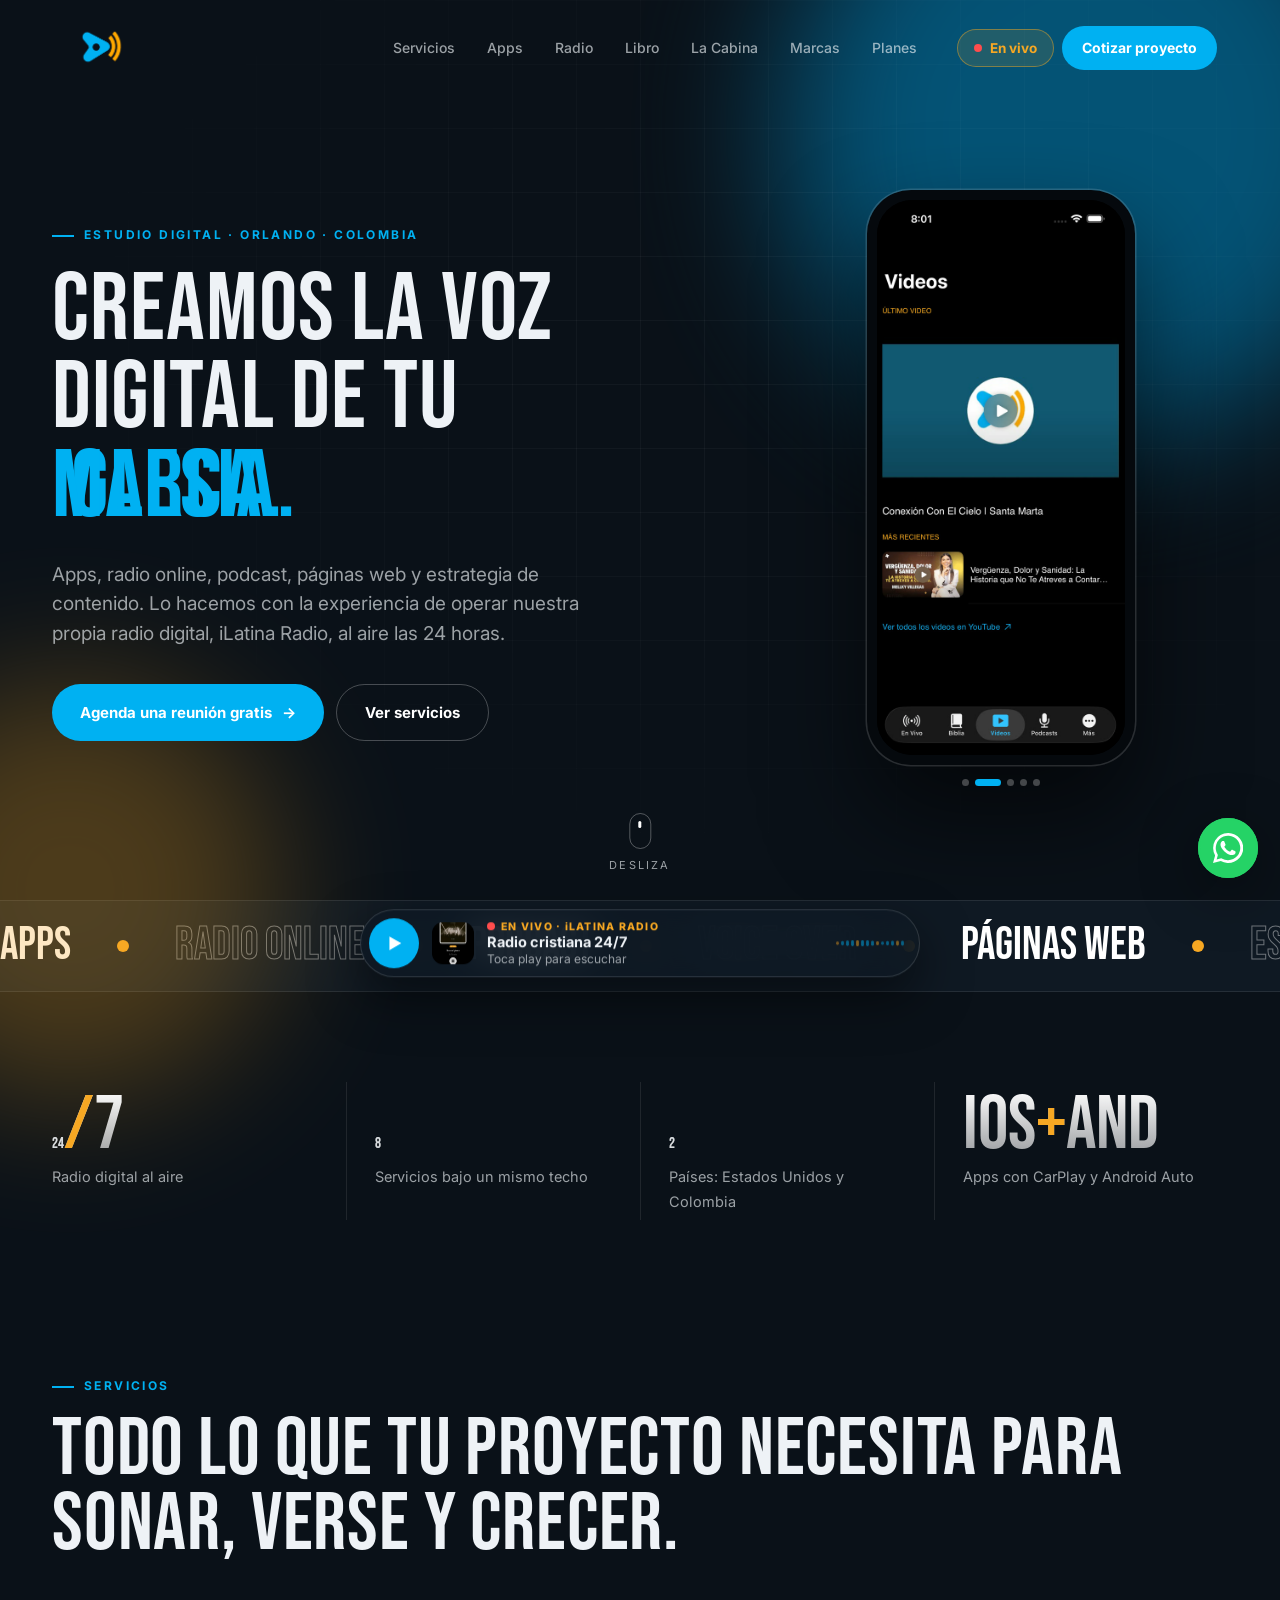
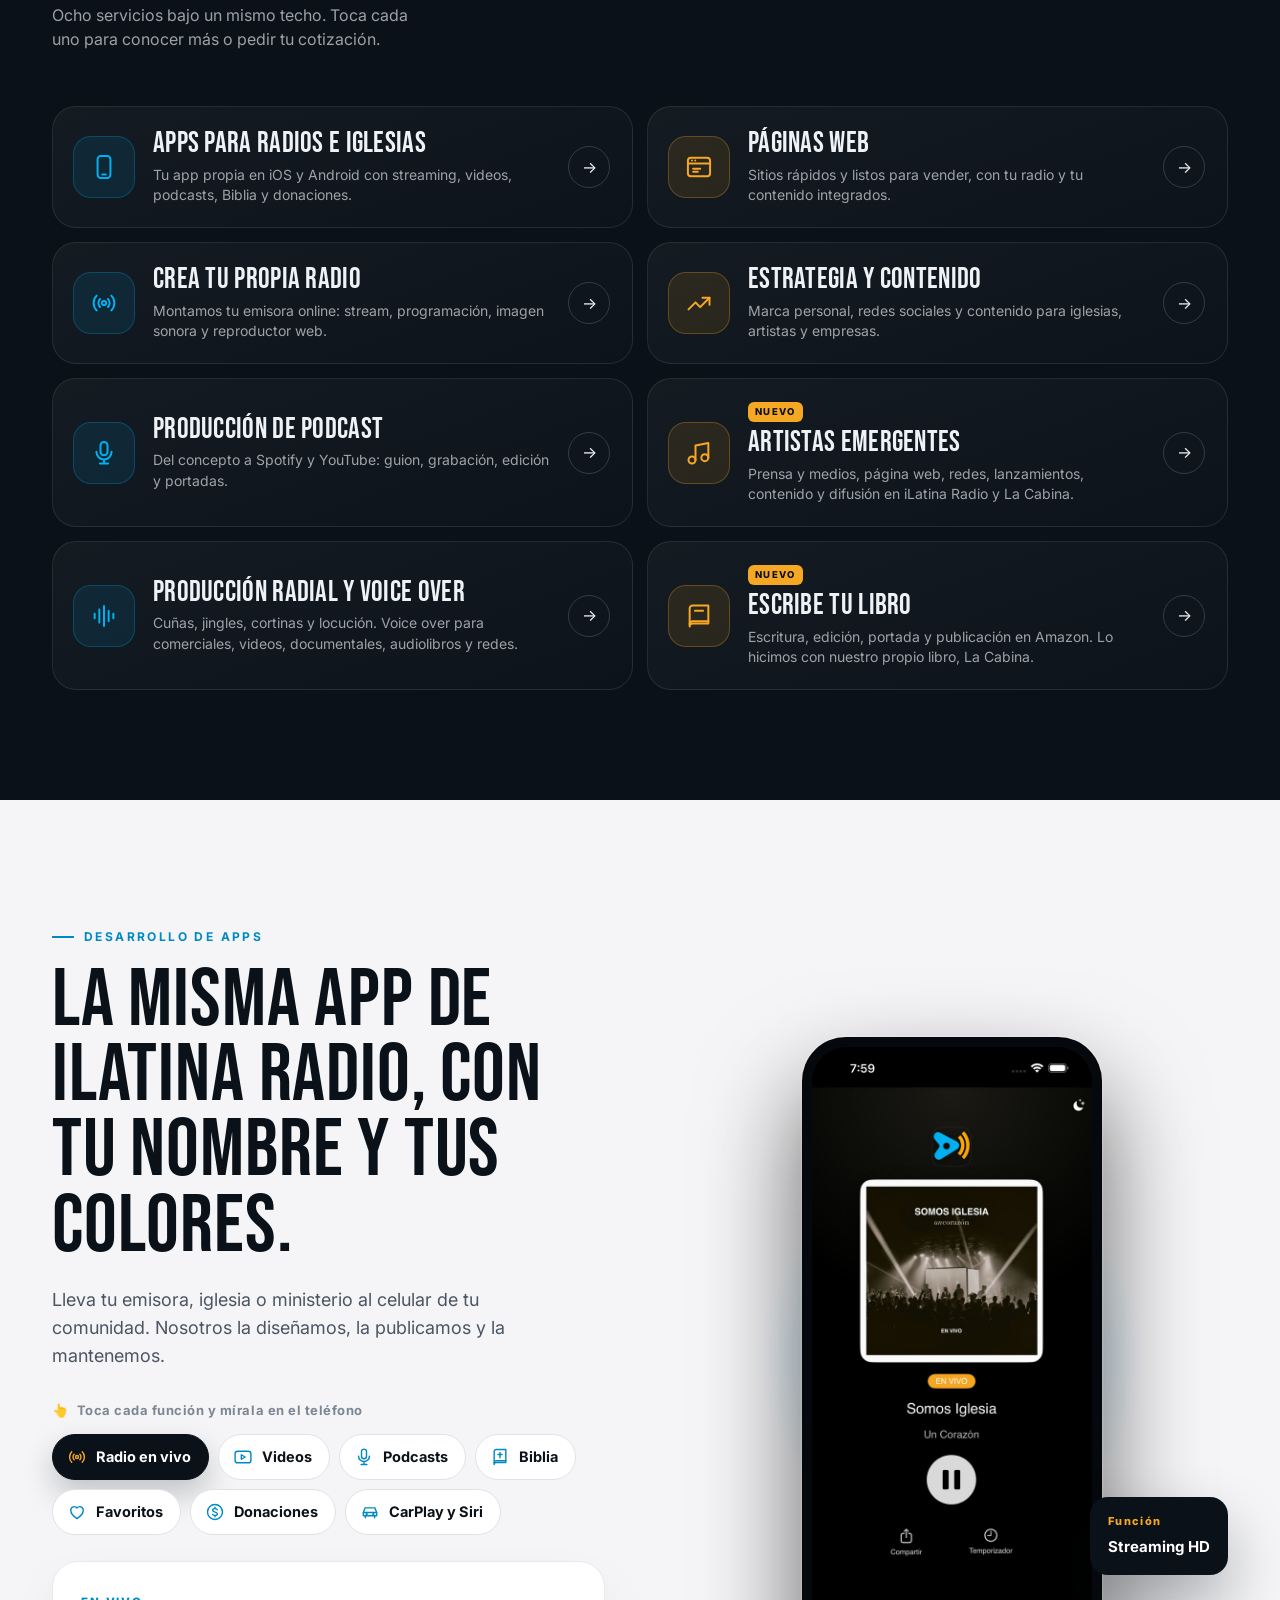
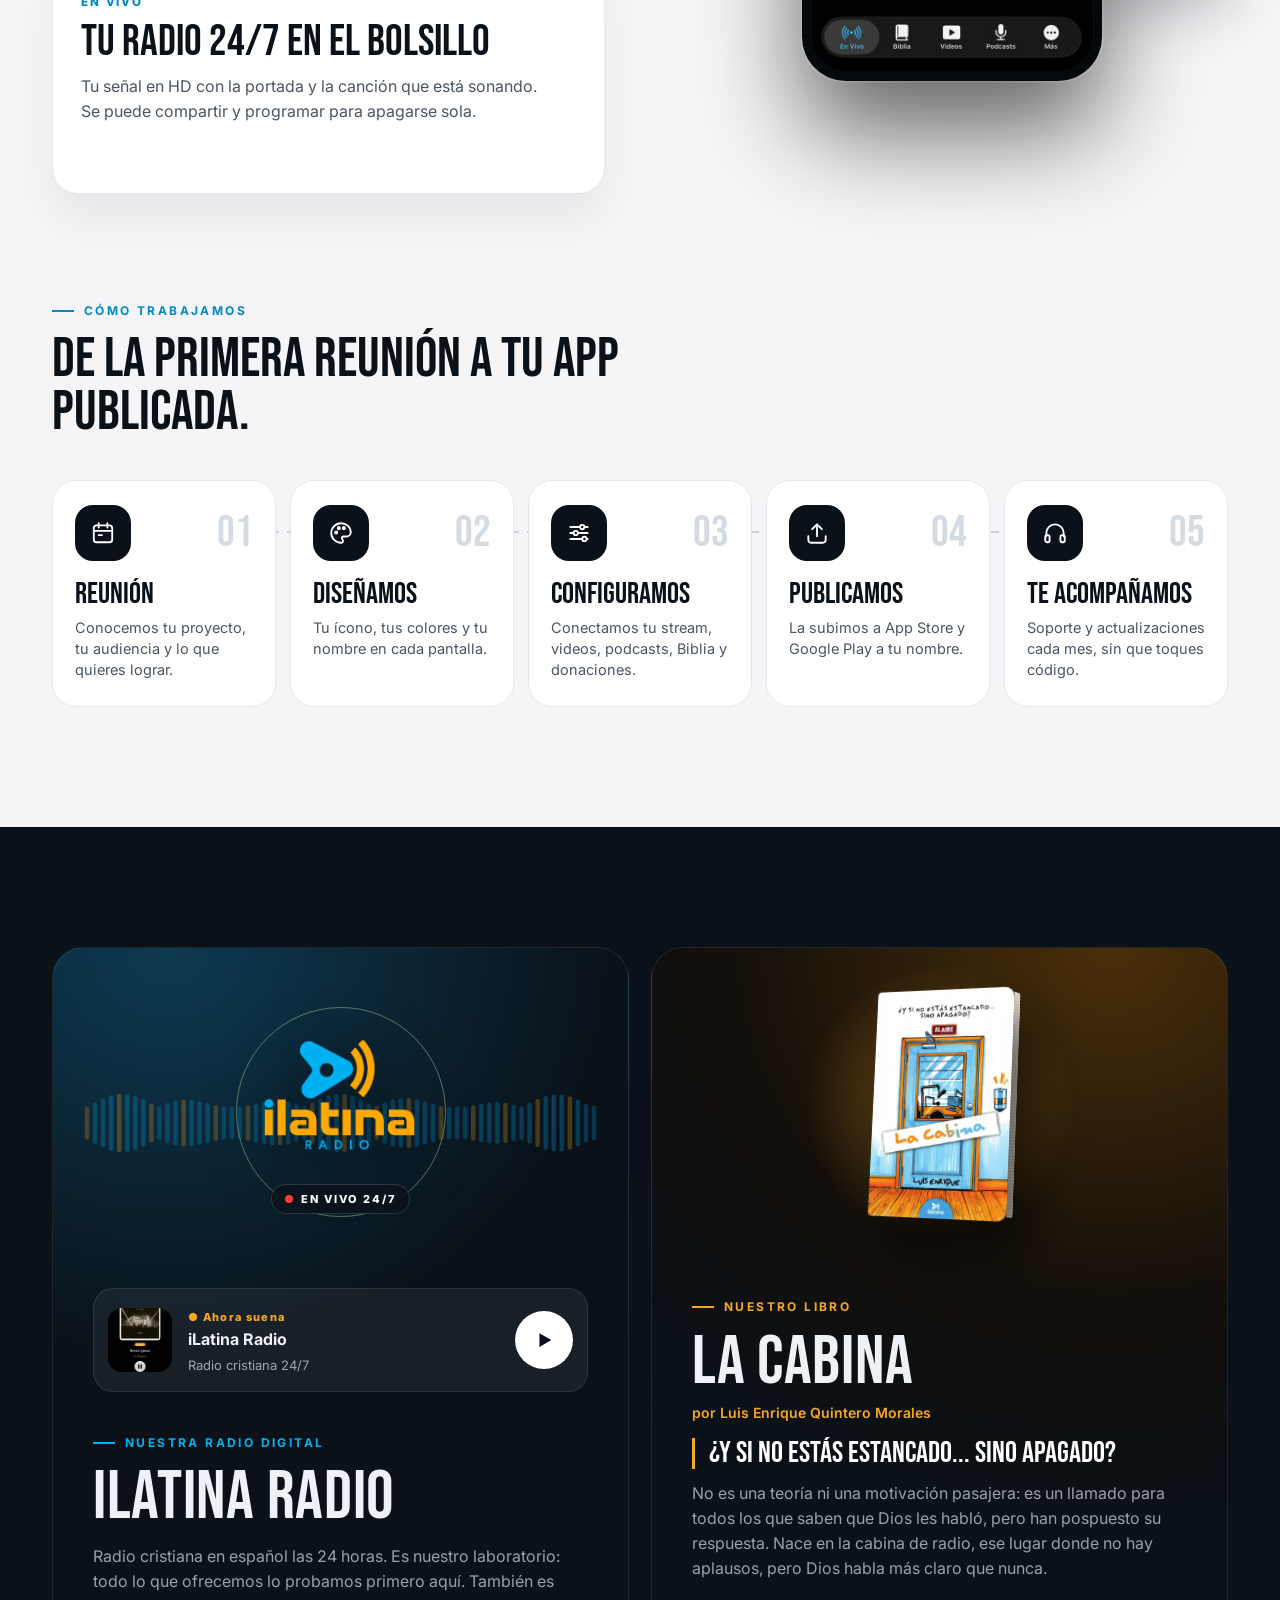
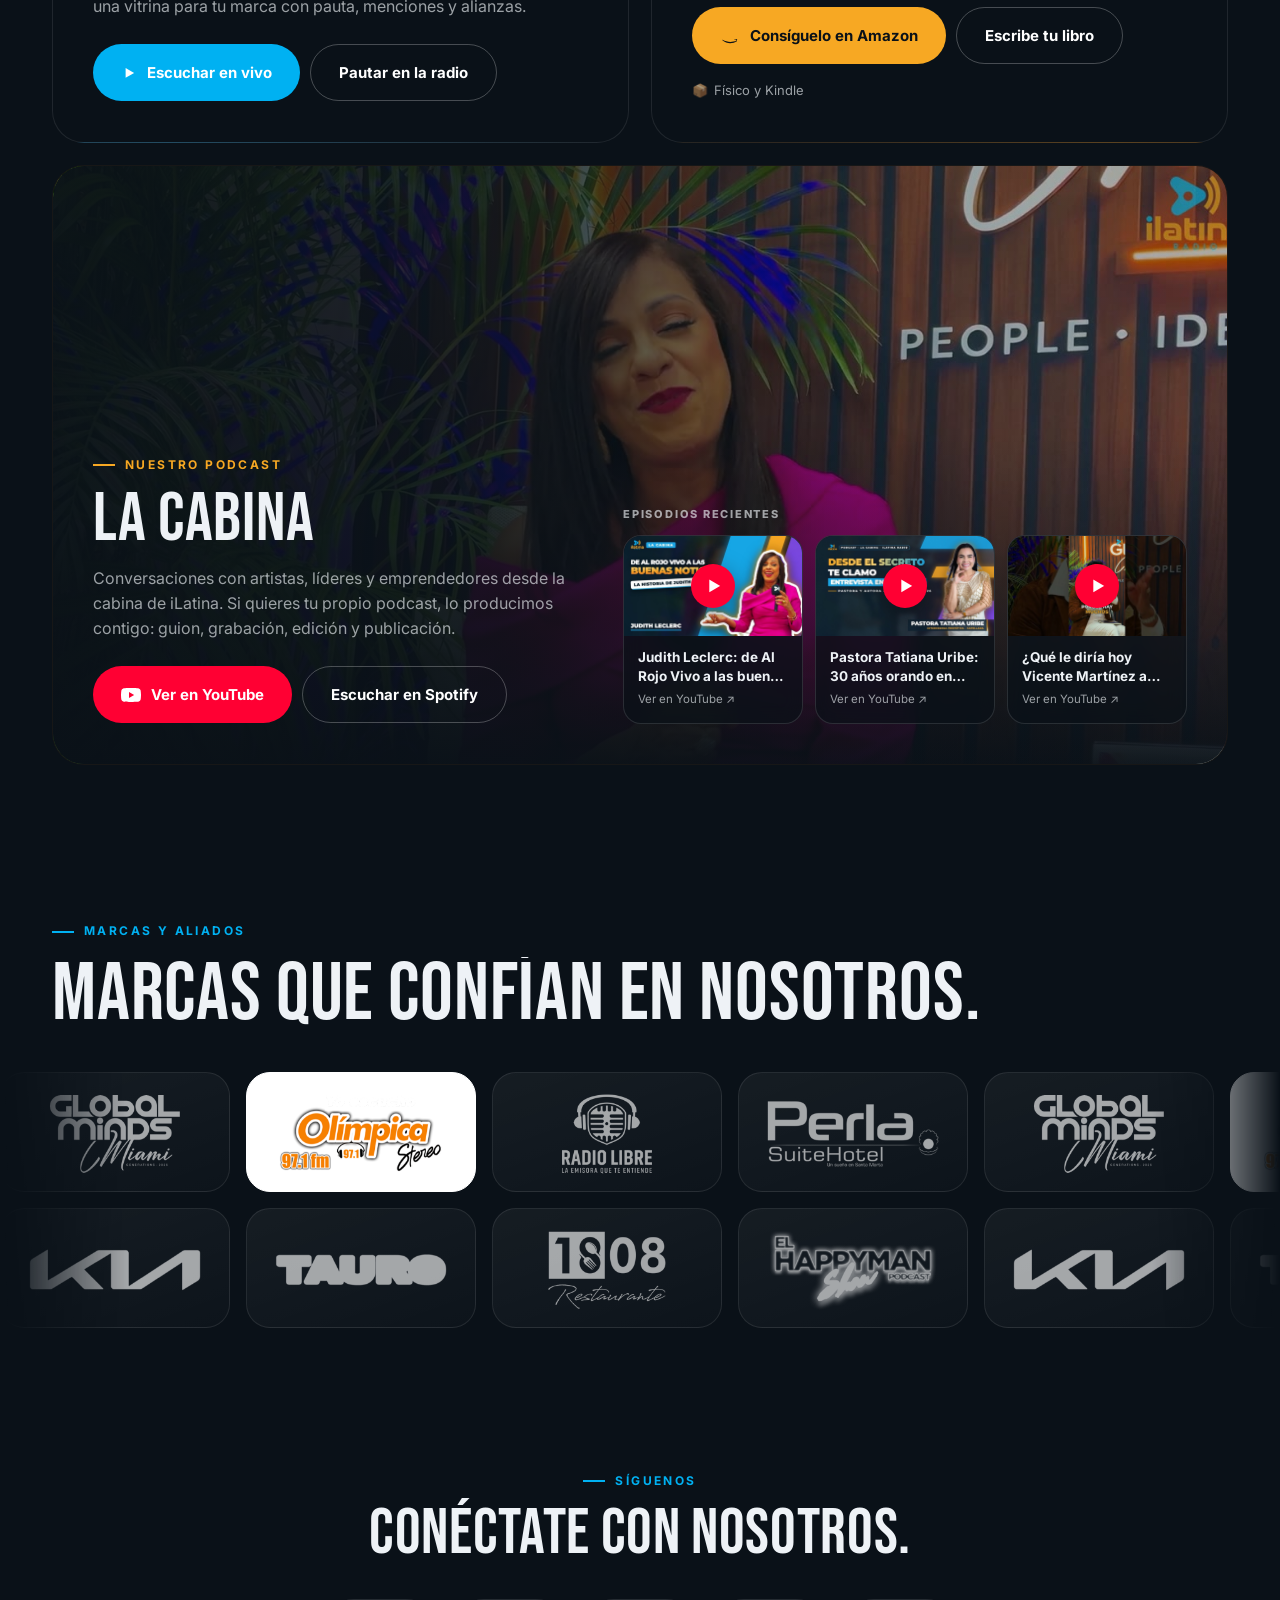
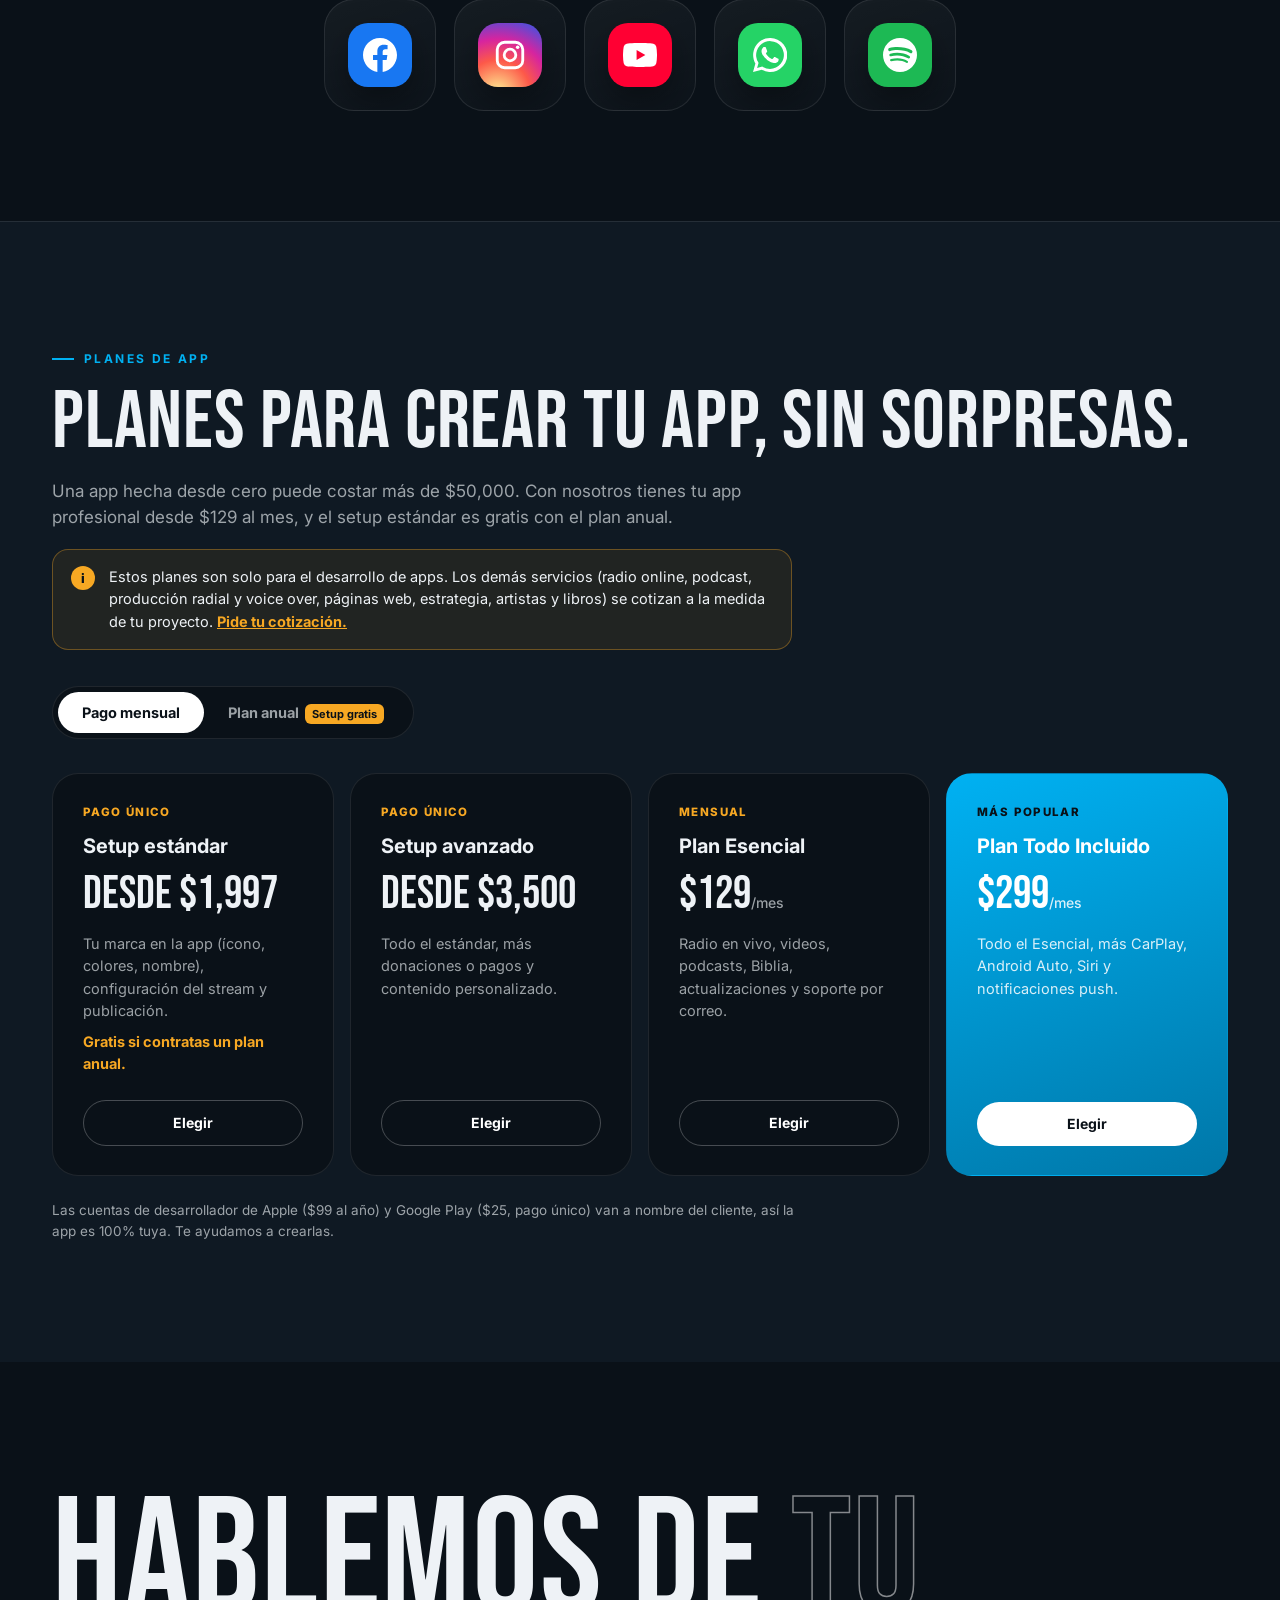
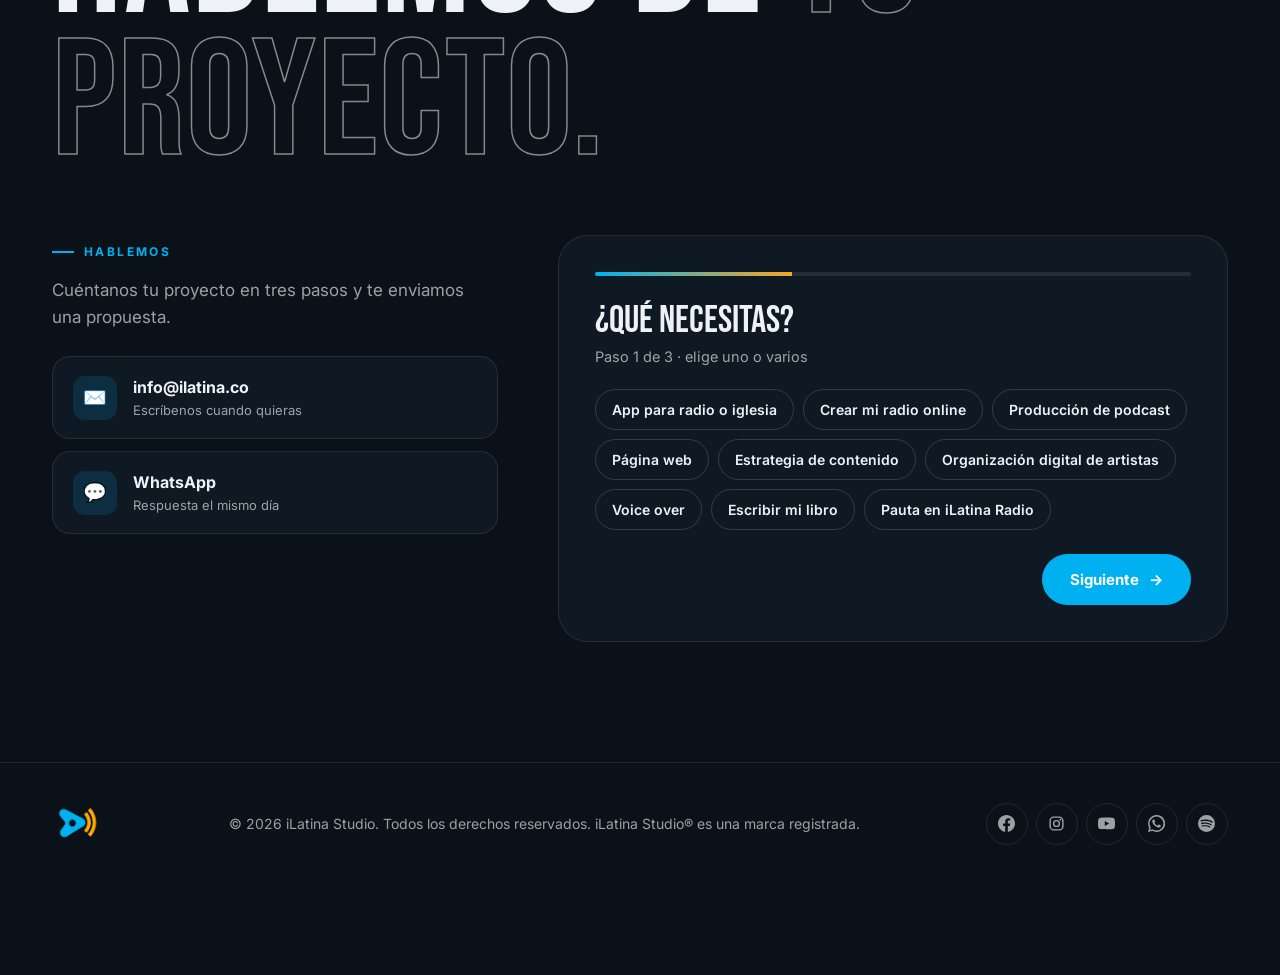
==== commit 7e404a0b: "Prueba: servicios sin foto al pasar el cursor y redes solo con iconos Co-Authored-By: Claude Opus 5." ====
--- a/index.html
+++ b/index.html
@@ -111,7 +111,6 @@
 </div>
 </div>
 </div>
-<div class="vista" id="vista"><img src="img/app/videos.jpg" alt=""><img src="img/app/en_vivo.jpg" alt=""><img src="img/rob2.jpg" alt=""><img src="img/globalminds.jpg" alt=""><img src="img/jcr.jpg" alt=""><img src="img/firstline2.jpg" alt=""><img src="img/tayhana.jpg" alt=""><img src="img/libro.jpg" alt=""></div>
 </section>
 
 <section class="apps" id="apps"><div class="wrap">
@@ -190,12 +189,11 @@
 <section class="redes-s" id="redes"><div class="wrap">
 <div class="redes-cab rv"><span class="eti">Síguenos</span><h2>Conéctate con nosotros.</h2></div>
 <div class="redes-grid">
-<a class="red red-facebook rv" href="https://www.facebook.com/iLatinaRadio" target="_blank" rel="noopener" aria-label="Facebook"><span class="ri"><svg viewBox="0 0 24 24" aria-hidden="true"><path fill="currentColor" d="M24 12.07C24 5.4 18.63 0 12 0S0 5.4 0 12.07C0 18.1 4.39 23.1 10.13 24v-8.44H7.08v-3.49h3.04V9.41c0-3.02 1.8-4.7 4.54-4.7 1.31 0 2.68.24 2.68.24v2.97h-1.5c-1.5 0-1.96.93-1.96 1.89v2.26h3.33l-.53 3.5h-2.8V24C19.62 23.1 24 18.1 24 12.07"/></svg></span><span class="rt"><b>Facebook</b><small>@ilatinaradio</small></span><span class="rf">↗</span></a>
-<a class="red red-instagram rv d-1" href="https://www.instagram.com/ilatinaradio/" target="_blank" rel="noopener" aria-label="Instagram"><span class="ri"><svg viewBox="0 0 24 24" aria-hidden="true"><rect x="3" y="3" width="18" height="18" rx="5.2" fill="none" stroke="currentColor" stroke-width="2"/><circle cx="12" cy="12" r="4.1" fill="none" stroke="currentColor" stroke-width="2"/><circle cx="17.4" cy="6.6" r="1.25" fill="currentColor"/></svg></span><span class="rt"><b>Instagram</b><small>@ilatinaradio</small></span><span class="rf">↗</span></a>
-<a class="red red-youtube rv d-2" href="https://www.youtube.com/@ilatinaradio" target="_blank" rel="noopener" aria-label="YouTube"><span class="ri"><svg viewBox="0 0 24 24" aria-hidden="true"><path fill="currentColor" d="M23.5 6.2a3 3 0 0 0-2.1-2.1C19.5 3.6 12 3.6 12 3.6s-7.5 0-9.4.5A3 3 0 0 0 .5 6.2 31 31 0 0 0 0 12a31 31 0 0 0 .5 5.8 3 3 0 0 0 2.1 2.1c1.9.5 9.4.5 9.4.5s7.5 0 9.4-.5a3 3 0 0 0 2.1-2.1A31 31 0 0 0 24 12a31 31 0 0 0-.5-5.8zM9.6 15.6V8.4l6.2 3.6z"/></svg></span><span class="rt"><b>YouTube</b><small>@ilatinaradio</small></span><span class="rf">↗</span></a>
-<a class="red red-tiktok rv" href="https://www.tiktok.com/@ilatinaradio" target="_blank" rel="noopener" aria-label="TikTok"><span class="ri"><svg viewBox="0 0 24 24" aria-hidden="true"><path fill="currentColor" d="M16.6 2h-3.3v13.6a2.9 2.9 0 1 1-2.9-2.9c.3 0 .6 0 .9.1V9.4a6.3 6.3 0 1 0 5.3 6.2V8.7a8 8 0 0 0 4.4 1.4V6.8a4.6 4.6 0 0 1-4.4-4.8z"/></svg></span><span class="rt"><b>TikTok</b><small>@ilatinaradio</small></span><span class="rf">↗</span></a>
-<a class="red red-whatsapp rv d-1" href="https://wa.link/ziw3dm" target="_blank" rel="noopener" aria-label="WhatsApp"><span class="ri"><svg viewBox="0 0 24 24" aria-hidden="true"><path fill="currentColor" d="M17.5 14.4c-.3-.1-1.8-.9-2-1-.3-.1-.5-.1-.7.1-.2.3-.8 1-.9 1.2-.2.2-.3.2-.6.1-.3-.1-1.3-.5-2.4-1.5-.9-.8-1.5-1.8-1.7-2.1-.2-.3 0-.5.1-.6l.4-.5c.2-.2.2-.3.3-.5.1-.2 0-.4 0-.5l-.9-2.2c-.2-.6-.5-.5-.7-.5h-.6c-.2 0-.5.1-.8.4-.3.3-1 1-1 2.5s1.1 2.9 1.2 3.1c.1.2 2.1 3.2 5.1 4.5.7.3 1.3.5 1.7.6.7.2 1.4.2 1.9.1.6-.1 1.8-.7 2-1.4.2-.7.2-1.3.2-1.4-.1-.1-.3-.2-.6-.3zM12 21.8a9.8 9.8 0 0 1-5-1.4l-.4-.2-3.7 1 1-3.6-.2-.4A9.8 9.8 0 1 1 12 21.8zM12 0a12 12 0 0 0-10.3 18L0 24l6.2-1.6A12 12 0 1 0 12 0z"/></svg></span><span class="rt"><b>WhatsApp</b><small>Escríbenos</small></span><span class="rf">↗</span></a>
-<a class="red red-spotify rv d-2" href="https://open.spotify.com/show/7D1IcJIOmCBuLYSZOc2mAf" target="_blank" rel="noopener" aria-label="Spotify"><span class="ri"><svg viewBox="0 0 24 24" aria-hidden="true"><path fill="currentColor" d="M12 0a12 12 0 1 0 0 24 12 12 0 0 0 0-24zm5.5 17.3a.75.75 0 0 1-1 .25c-2.8-1.7-6.4-2.1-10.6-1.2a.75.75 0 1 1-.3-1.5c4.6-1 8.6-.6 11.7 1.4.4.2.5.7.2 1.05zm1.5-3.3a.94.94 0 0 1-1.3.3c-3.2-2-8.2-2.6-12-1.4a.94.94 0 1 1-.55-1.8c4.4-1.3 9.8-.7 13.5 1.6.45.3.6.9.35 1.3zm.1-3.4C15.2 8.3 8.8 8.1 5.1 9.2a1.1 1.1 0 1 1-.65-2.15c4.3-1.3 11.3-1.05 15.8 1.6a1.1 1.1 0 0 1-1.15 1.9z"/></svg></span><span class="rt"><b>Spotify</b><small>@ilatinaradio</small></span><span class="rf">↗</span></a>
+<a class="red red-facebook rv" href="https://www.facebook.com/iLatinaRadio" target="_blank" rel="noopener" aria-label="Facebook" title="Facebook"><span class="ri"><svg viewBox="0 0 24 24" aria-hidden="true"><path fill="currentColor" d="M24 12.07C24 5.4 18.63 0 12 0S0 5.4 0 12.07C0 18.1 4.39 23.1 10.13 24v-8.44H7.08v-3.49h3.04V9.41c0-3.02 1.8-4.7 4.54-4.7 1.31 0 2.68.24 2.68.24v2.97h-1.5c-1.5 0-1.96.93-1.96 1.89v2.26h3.33l-.53 3.5h-2.8V24C19.62 23.1 24 18.1 24 12.07"/></svg></span></a>
+<a class="red red-instagram rv d-1" href="https://www.instagram.com/ilatinaradio/" target="_blank" rel="noopener" aria-label="Instagram" title="Instagram"><span class="ri"><svg viewBox="0 0 24 24" aria-hidden="true"><rect x="3" y="3" width="18" height="18" rx="5.2" fill="none" stroke="currentColor" stroke-width="2"/><circle cx="12" cy="12" r="4.1" fill="none" stroke="currentColor" stroke-width="2"/><circle cx="17.4" cy="6.6" r="1.25" fill="currentColor"/></svg></span></a>
+<a class="red red-youtube rv d-2" href="https://www.youtube.com/@ilatinaradio" target="_blank" rel="noopener" aria-label="YouTube" title="YouTube"><span class="ri"><svg viewBox="0 0 24 24" aria-hidden="true"><path fill="currentColor" d="M23.5 6.2a3 3 0 0 0-2.1-2.1C19.5 3.6 12 3.6 12 3.6s-7.5 0-9.4.5A3 3 0 0 0 .5 6.2 31 31 0 0 0 0 12a31 31 0 0 0 .5 5.8 3 3 0 0 0 2.1 2.1c1.9.5 9.4.5 9.4.5s7.5 0 9.4-.5a3 3 0 0 0 2.1-2.1A31 31 0 0 0 24 12a31 31 0 0 0-.5-5.8zM9.6 15.6V8.4l6.2 3.6z"/></svg></span></a>
+<a class="red red-whatsapp rv" href="https://wa.link/ziw3dm" target="_blank" rel="noopener" aria-label="WhatsApp" title="WhatsApp"><span class="ri"><svg viewBox="0 0 24 24" aria-hidden="true"><path fill="currentColor" d="M17.5 14.4c-.3-.1-1.8-.9-2-1-.3-.1-.5-.1-.7.1-.2.3-.8 1-.9 1.2-.2.2-.3.2-.6.1-.3-.1-1.3-.5-2.4-1.5-.9-.8-1.5-1.8-1.7-2.1-.2-.3 0-.5.1-.6l.4-.5c.2-.2.2-.3.3-.5.1-.2 0-.4 0-.5l-.9-2.2c-.2-.6-.5-.5-.7-.5h-.6c-.2 0-.5.1-.8.4-.3.3-1 1-1 2.5s1.1 2.9 1.2 3.1c.1.2 2.1 3.2 5.1 4.5.7.3 1.3.5 1.7.6.7.2 1.4.2 1.9.1.6-.1 1.8-.7 2-1.4.2-.7.2-1.3.2-1.4-.1-.1-.3-.2-.6-.3zM12 21.8a9.8 9.8 0 0 1-5-1.4l-.4-.2-3.7 1 1-3.6-.2-.4A9.8 9.8 0 1 1 12 21.8zM12 0a12 12 0 0 0-10.3 18L0 24l6.2-1.6A12 12 0 1 0 12 0z"/></svg></span></a>
+<a class="red red-spotify rv d-1" href="https://open.spotify.com/show/7D1IcJIOmCBuLYSZOc2mAf" target="_blank" rel="noopener" aria-label="Spotify" title="Spotify"><span class="ri"><svg viewBox="0 0 24 24" aria-hidden="true"><path fill="currentColor" d="M12 0a12 12 0 1 0 0 24 12 12 0 0 0 0-24zm5.5 17.3a.75.75 0 0 1-1 .25c-2.8-1.7-6.4-2.1-10.6-1.2a.75.75 0 1 1-.3-1.5c4.6-1 8.6-.6 11.7 1.4.4.2.5.7.2 1.05zm1.5-3.3a.94.94 0 0 1-1.3.3c-3.2-2-8.2-2.6-12-1.4a.94.94 0 1 1-.55-1.8c4.4-1.3 9.8-.7 13.5 1.6.45.3.6.9.35 1.3zm.1-3.4C15.2 8.3 8.8 8.1 5.1 9.2a1.1 1.1 0 1 1-.65-2.15c4.3-1.3 11.3-1.05 15.8 1.6a1.1 1.1 0 0 1-1.15 1.9z"/></svg></span></a>
 </div>
 </div></section>
 
@@ -243,7 +241,6 @@
 <a href="https://www.facebook.com/iLatinaRadio" aria-label="Facebook" target="_blank" rel="noopener"><svg viewBox="0 0 24 24" aria-hidden="true"><path fill="currentColor" d="M24 12.07C24 5.4 18.63 0 12 0S0 5.4 0 12.07C0 18.1 4.39 23.1 10.13 24v-8.44H7.08v-3.49h3.04V9.41c0-3.02 1.8-4.7 4.54-4.7 1.31 0 2.68.24 2.68.24v2.97h-1.5c-1.5 0-1.96.93-1.96 1.89v2.26h3.33l-.53 3.5h-2.8V24C19.62 23.1 24 18.1 24 12.07"/></svg></a>
 <a href="https://www.instagram.com/ilatinaradio/" aria-label="Instagram" target="_blank" rel="noopener"><svg viewBox="0 0 24 24" aria-hidden="true"><rect x="3" y="3" width="18" height="18" rx="5.2" fill="none" stroke="currentColor" stroke-width="2"/><circle cx="12" cy="12" r="4.1" fill="none" stroke="currentColor" stroke-width="2"/><circle cx="17.4" cy="6.6" r="1.25" fill="currentColor"/></svg></a>
 <a href="https://www.youtube.com/@ilatinaradio" aria-label="YouTube" target="_blank" rel="noopener"><svg viewBox="0 0 24 24" aria-hidden="true"><path fill="currentColor" d="M23.5 6.2a3 3 0 0 0-2.1-2.1C19.5 3.6 12 3.6 12 3.6s-7.5 0-9.4.5A3 3 0 0 0 .5 6.2 31 31 0 0 0 0 12a31 31 0 0 0 .5 5.8 3 3 0 0 0 2.1 2.1c1.9.5 9.4.5 9.4.5s7.5 0 9.4-.5a3 3 0 0 0 2.1-2.1A31 31 0 0 0 24 12a31 31 0 0 0-.5-5.8zM9.6 15.6V8.4l6.2 3.6z"/></svg></a>
-<a href="https://www.tiktok.com/@ilatinaradio" aria-label="TikTok" target="_blank" rel="noopener"><svg viewBox="0 0 24 24" aria-hidden="true"><path fill="currentColor" d="M16.6 2h-3.3v13.6a2.9 2.9 0 1 1-2.9-2.9c.3 0 .6 0 .9.1V9.4a6.3 6.3 0 1 0 5.3 6.2V8.7a8 8 0 0 0 4.4 1.4V6.8a4.6 4.6 0 0 1-4.4-4.8z"/></svg></a>
 <a href="https://wa.link/ziw3dm" aria-label="WhatsApp" target="_blank" rel="noopener"><svg viewBox="0 0 24 24" aria-hidden="true"><path fill="currentColor" d="M17.5 14.4c-.3-.1-1.8-.9-2-1-.3-.1-.5-.1-.7.1-.2.3-.8 1-.9 1.2-.2.2-.3.2-.6.1-.3-.1-1.3-.5-2.4-1.5-.9-.8-1.5-1.8-1.7-2.1-.2-.3 0-.5.1-.6l.4-.5c.2-.2.2-.3.3-.5.1-.2 0-.4 0-.5l-.9-2.2c-.2-.6-.5-.5-.7-.5h-.6c-.2 0-.5.1-.8.4-.3.3-1 1-1 2.5s1.1 2.9 1.2 3.1c.1.2 2.1 3.2 5.1 4.5.7.3 1.3.5 1.7.6.7.2 1.4.2 1.9.1.6-.1 1.8-.7 2-1.4.2-.7.2-1.3.2-1.4-.1-.1-.3-.2-.6-.3zM12 21.8a9.8 9.8 0 0 1-5-1.4l-.4-.2-3.7 1 1-3.6-.2-.4A9.8 9.8 0 1 1 12 21.8zM12 0a12 12 0 0 0-10.3 18L0 24l6.2-1.6A12 12 0 1 0 12 0z"/></svg></a>
 <a href="https://open.spotify.com/show/7D1IcJIOmCBuLYSZOc2mAf" aria-label="Spotify" target="_blank" rel="noopener"><svg viewBox="0 0 24 24" aria-hidden="true"><path fill="currentColor" d="M12 0a12 12 0 1 0 0 24 12 12 0 0 0 0-24zm5.5 17.3a.75.75 0 0 1-1 .25c-2.8-1.7-6.4-2.1-10.6-1.2a.75.75 0 1 1-.3-1.5c4.6-1 8.6-.6 11.7 1.4.4.2.5.7.2 1.05zm1.5-3.3a.94.94 0 0 1-1.3.3c-3.2-2-8.2-2.6-12-1.4a.94.94 0 1 1-.55-1.8c4.4-1.3 9.8-.7 13.5 1.6.45.3.6.9.35 1.3zm.1-3.4C15.2 8.3 8.8 8.1 5.1 9.2a1.1 1.1 0 1 1-.65-2.15c4.3-1.3 11.3-1.05 15.8 1.6a1.1 1.1 0 0 1-1.15 1.9z"/></svg></a>
 </div></div></footer>
--- a/assets/studio.css
+++ b/assets/studio.css
@@ -527,3 +527,16 @@
   .wa-flot{right:14px;bottom:96px}.wa-ic{width:54px;height:54px}.wa-ic svg{width:27px;height:27px}
   .wa-tx{display:none}
 }
+
+/* v6: redes solo con iconos grandes */
+.redes-grid{display:flex;justify-content:center;flex-wrap:wrap;gap:18px}
+.red{width:112px;height:112px;padding:0;align-items:center;justify-content:center;border-radius:30px}
+.red .ri{width:64px;height:64px;border-radius:20px;box-shadow:0 14px 34px rgba(0,0,0,.35)}
+.red .ri svg{width:34px;height:34px}
+.red:hover{transform:translateY(-8px) scale(1.04)}
+.red:hover:before{opacity:.22}
+@media (max-width:860px){
+  .redes-grid{gap:12px}
+  .red{width:calc((100% - 48px)/5);max-width:84px;height:auto;aspect-ratio:1;border-radius:22px}
+  .red .ri{width:46px;height:46px;border-radius:15px}.red .ri svg{width:24px;height:24px}
+}
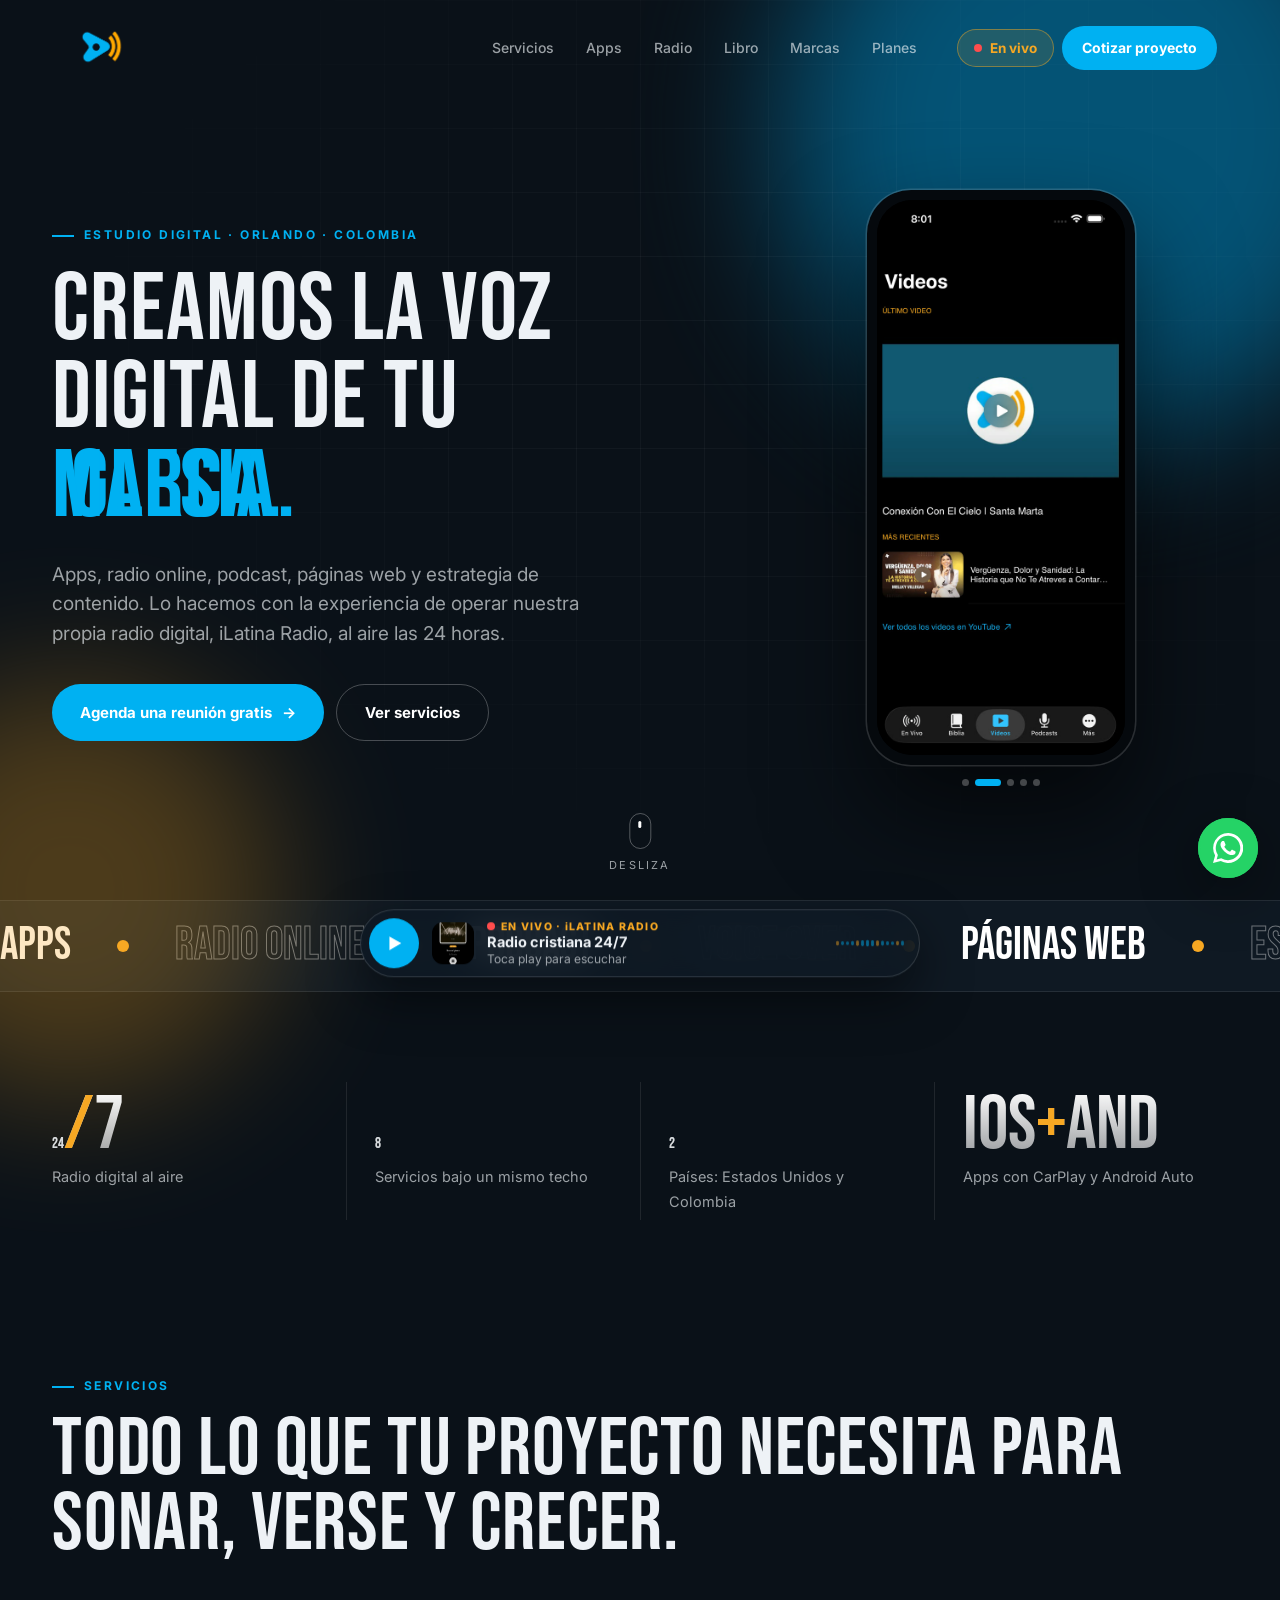
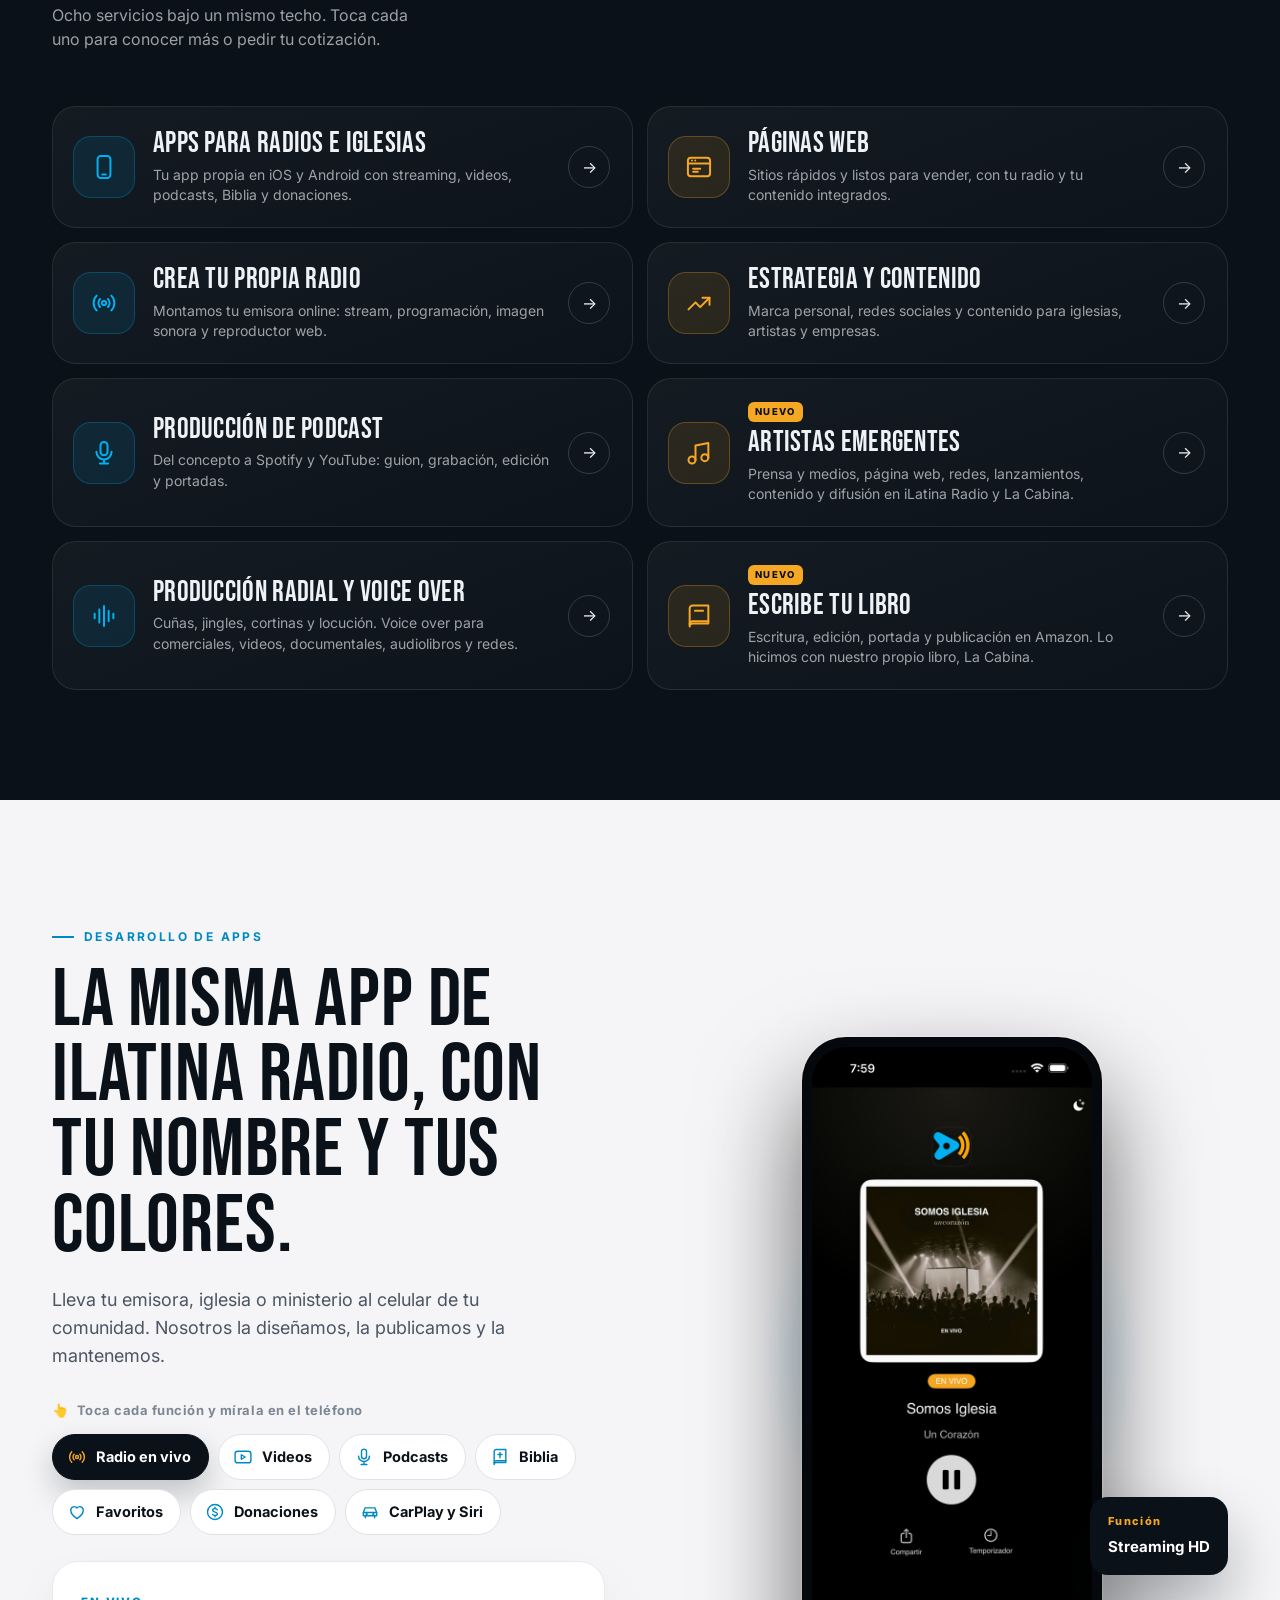
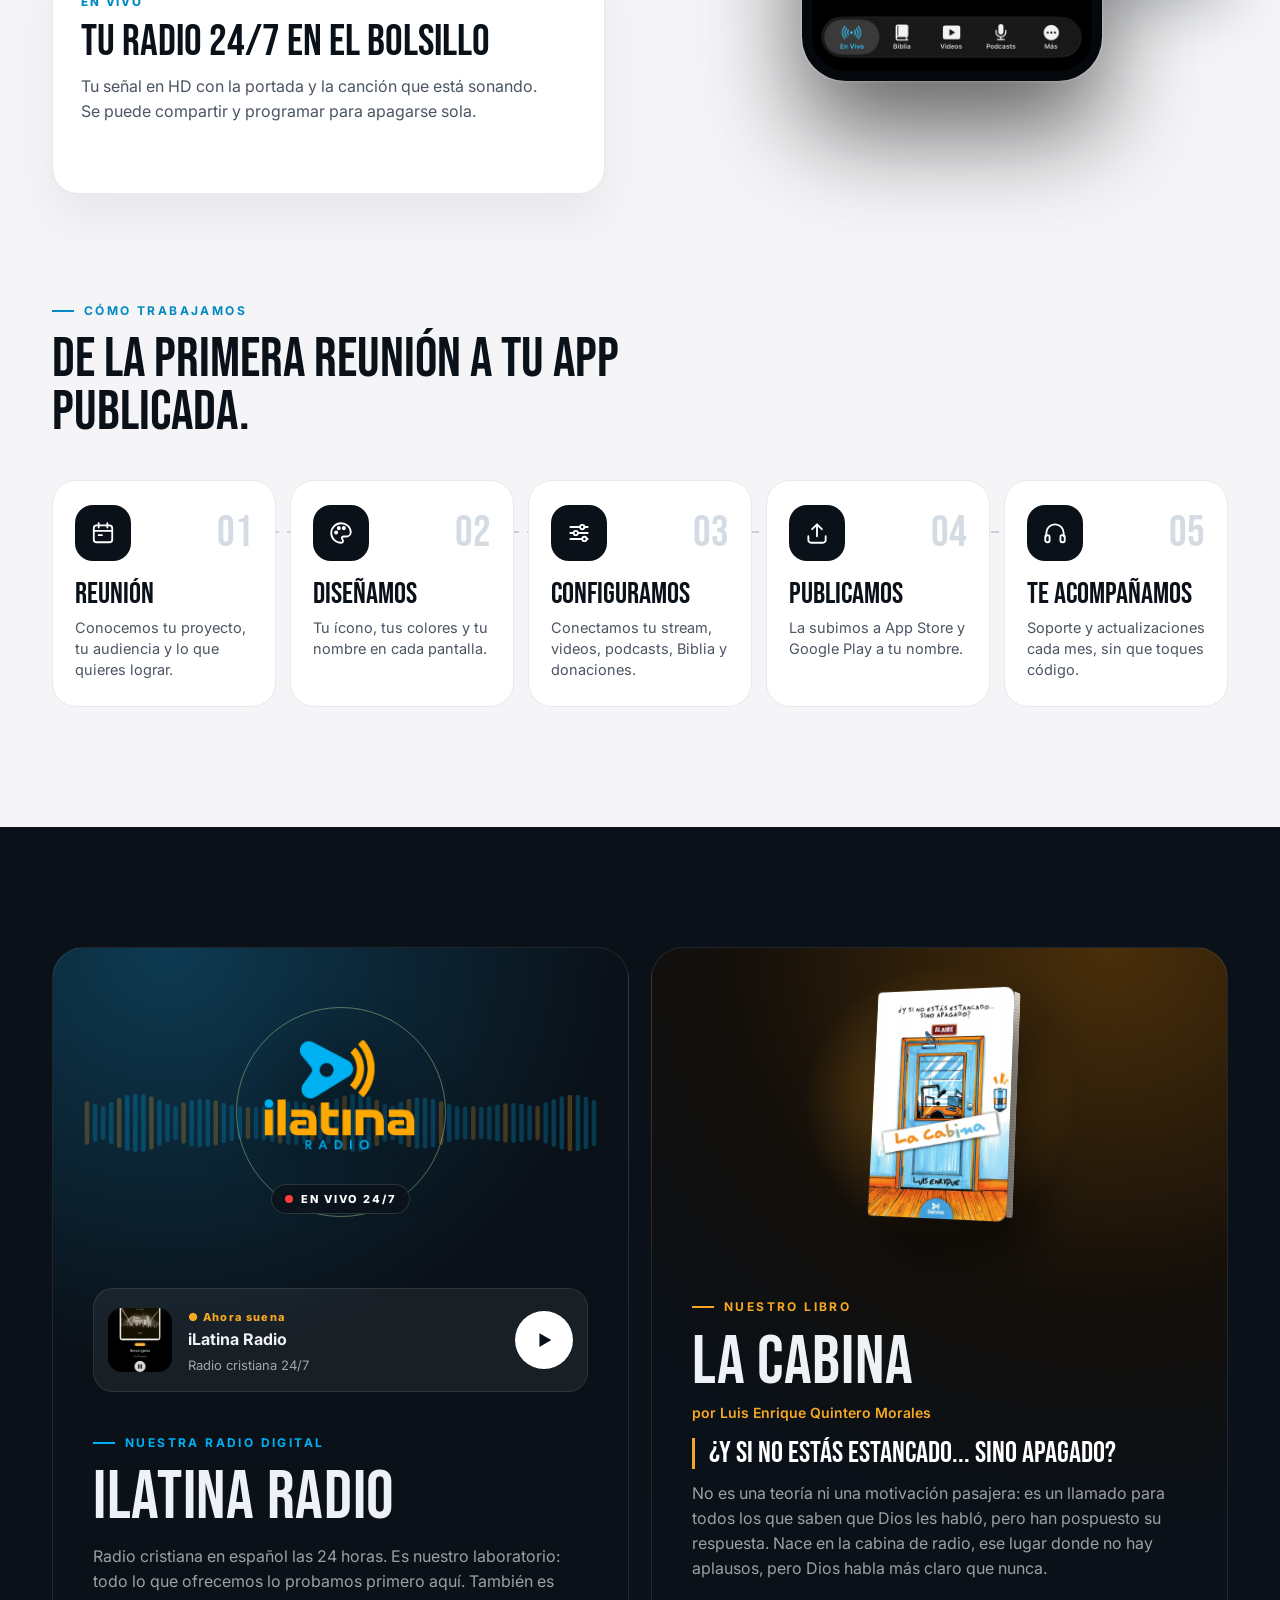
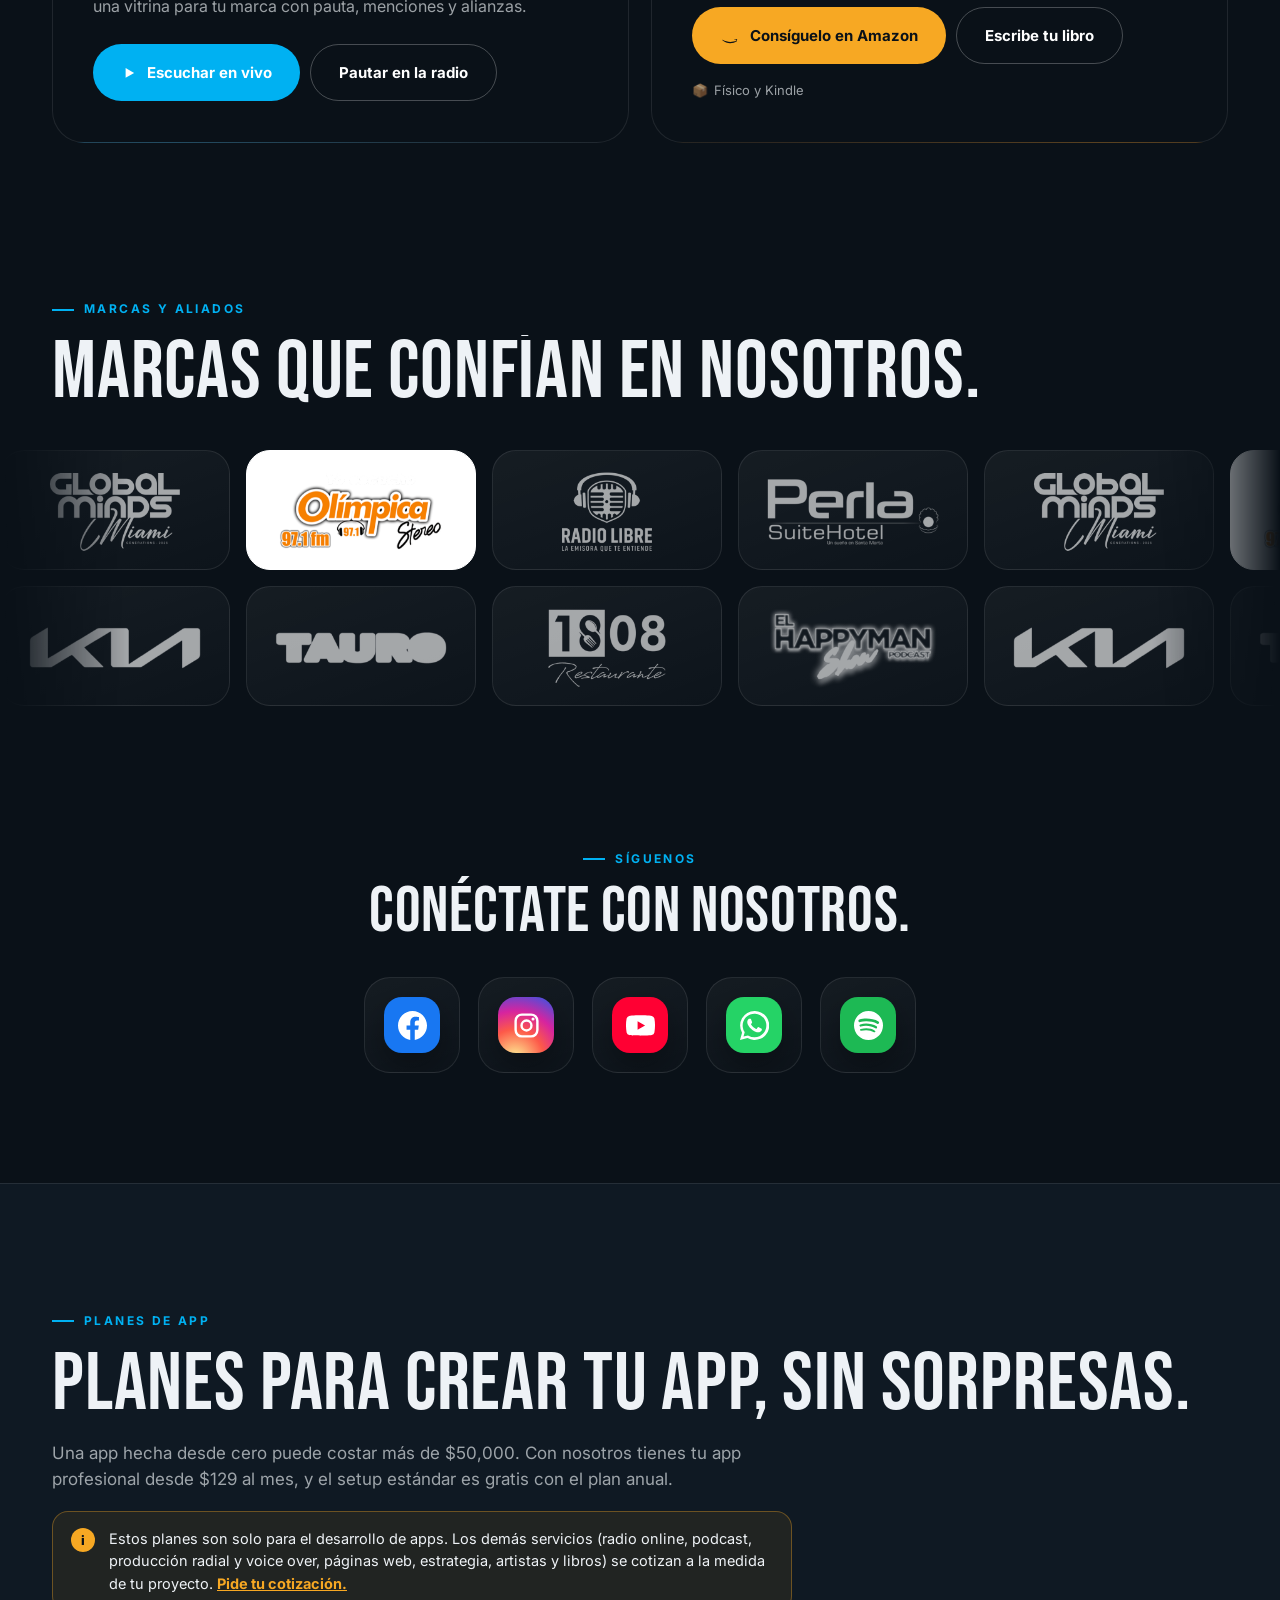
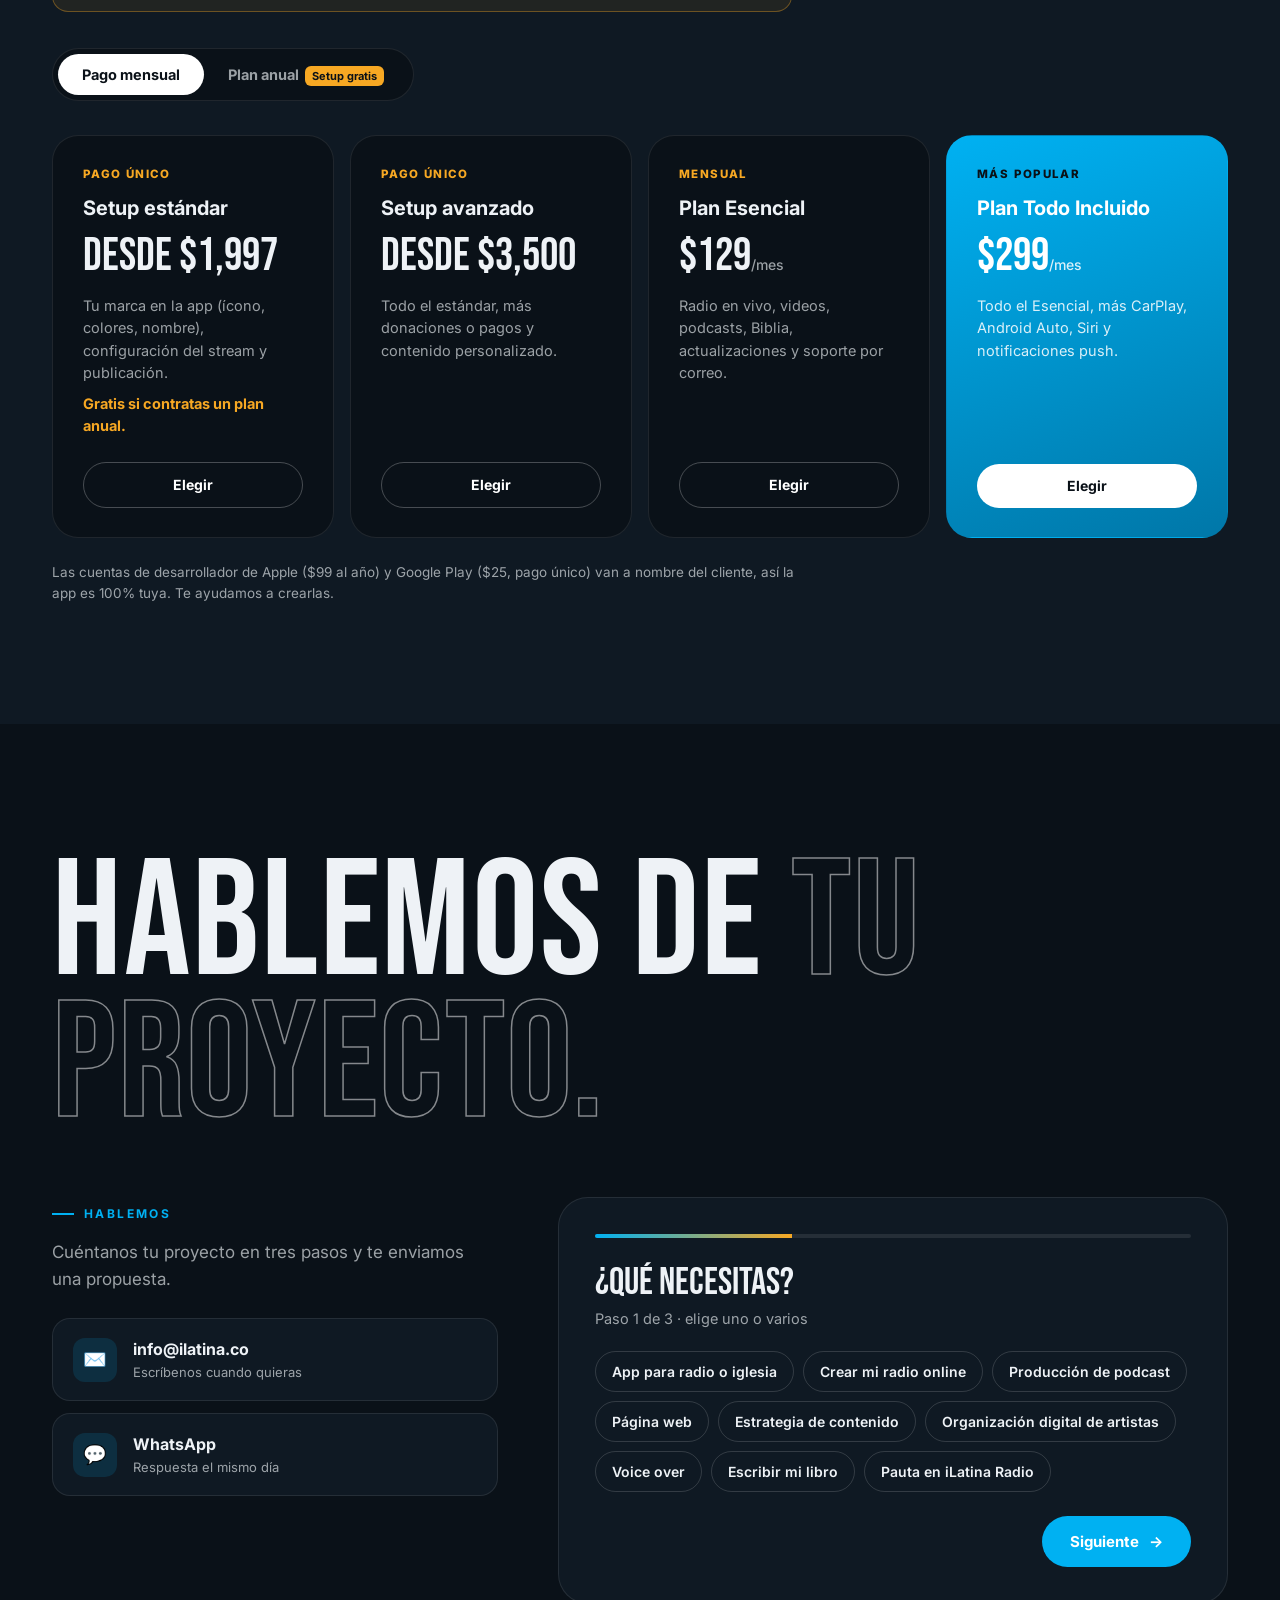
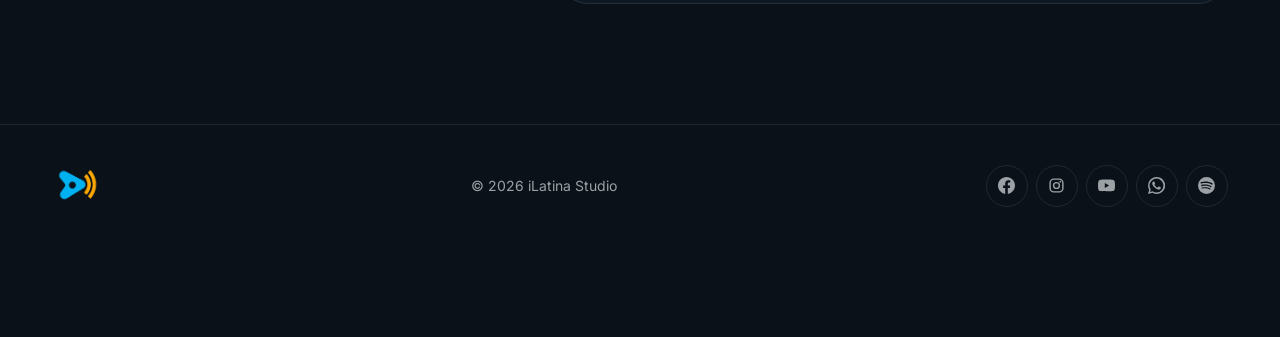
==== commit 5df95400: "Prueba: pie simple, sin bloque de La Cabina e iconos de redes más pequeños Co-Authored-By: Claude Op" ====
--- a/index.html
+++ b/index.html
@@ -14,13 +14,13 @@
 <nav class="nav" id="nav"><div class="in"><div class="bar">
 <a class="marca" href="#inicio" aria-label="iLatina Studio, ir al inicio"><img src="img/icono.png" alt="iLatina"></a>
 <ul>
-<li><a href="#servicios">Servicios</a></li><li><a href="#apps">Apps</a></li><li><a href="#radio">Radio</a></li><li><a href="#libro">Libro</a></li><li><a href="#cabina">La Cabina</a></li><li><a href="#clientes">Marcas</a></li><li><a href="#planes">Planes</a></li>
+<li><a href="#servicios">Servicios</a></li><li><a href="#apps">Apps</a></li><li><a href="#radio">Radio</a></li><li><a href="#libro">Libro</a></li><li><a href="#clientes">Marcas</a></li><li><a href="#planes">Planes</a></li>
 </ul>
 <div class="acc"><button type="button" class="vivob js-play"><span class="punto"></span><span class="lbl">En vivo</span></button><a class="btn sm mag" href="#contacto"><span>Cotizar proyecto</span></a></div>
 <button class="hamb" id="hamb" aria-label="Abrir menú"><i></i><i></i></button>
 </div></div></nav>
 <div class="menu" id="menu">
-<a href="#servicios"><small>01</small>Servicios</a><a href="#apps"><small>02</small>Apps</a><a href="#radio"><small>03</small>iLatina Radio</a><a href="#libro"><small>04</small>Libro</a><a href="#cabina"><small>05</small>La Cabina</a><a href="#clientes"><small>06</small>Marcas</a><a href="#planes"><small>07</small>Planes</a><a href="#contacto"><small>08</small>Cotizar proyecto</a>
+<a href="#servicios"><small>01</small>Servicios</a><a href="#apps"><small>02</small>Apps</a><a href="#radio"><small>03</small>iLatina Radio</a><a href="#libro"><small>04</small>Libro</a><a href="#clientes"><small>05</small>Marcas</a><a href="#planes"><small>06</small>Planes</a><a href="#contacto"><small>07</small>Cotizar proyecto</a>
 </div>
 
 <header class="hero" id="inicio">
@@ -166,16 +166,6 @@
 <p>No es una teoría ni una motivación pasajera: es un llamado para todos los que saben que Dios les habló, pero han pospuesto su respuesta. Nace en la cabina de radio, ese lugar donde no hay aplausos, pero Dios habla más claro que nunca.</p>
 <div class="acc"><a class="btn amazon mag" href="https://a.co/d/06DYJeY5" target="_blank" rel="noopener"><svg class="amz" viewBox="0 0 24 24" aria-hidden="true"><path fill="currentColor" d="M3.2 16.6c4.9 3 11.2 3.6 16.6.9.4-.2.7.3.4.6-4.4 3.5-12 3.9-17.3-.9-.2-.3 0-.8.3-.6zm17.2-.9c.5.6-.1 2.8-1 3.6-.2.2-.4.1-.3-.1.3-.7.9-2.3.6-2.7-.3-.4-1.9-.2-2.6-.1-.2 0-.3-.2-.1-.3 1.2-.8 3-.6 3.4-.4z"/></svg><span>Consíguelo en Amazon</span></a><a class="btn linea mag" href="#contacto" data-opc="libro"><span>Escribe tu libro</span></a></div>
 <span class="formato">📦 <span>Físico y Kindle</span></span></div>
-</div>
-</div>
-<div class="bloque cabina rv" id="cabina"><div class="fondo"><img id="parCab" src="img/judith.jpg" alt=""></div>
-<div class="cab-in">
-<div class="cnt"><span class="eti">Nuestro podcast</span><h2>La Cabina</h2>
-<p>Conversaciones con artistas, líderes y emprendedores desde la cabina de iLatina. Si quieres tu propio podcast, lo producimos contigo: guion, grabación, edición y publicación.</p>
-<div class="acc"><a class="btn yt mag" href="https://www.youtube.com/@ilatinaradio" target="_blank" rel="noopener"><svg class="ytl" viewBox="0 0 24 24" aria-hidden="true"><path fill="currentColor" d="M23.5 6.2a3 3 0 0 0-2.1-2.1C19.5 3.6 12 3.6 12 3.6s-7.5 0-9.4.5A3 3 0 0 0 .5 6.2 31 31 0 0 0 0 12a31 31 0 0 0 .5 5.8 3 3 0 0 0 2.1 2.1c1.9.5 9.4.5 9.4.5s7.5 0 9.4-.5a3 3 0 0 0 2.1-2.1A31 31 0 0 0 24 12a31 31 0 0 0-.5-5.8zM9.6 15.6V8.4l6.2 3.6z"/></svg><span>Ver en YouTube</span></a><a class="btn linea mag" href="https://open.spotify.com/show/7D1IcJIOmCBuLYSZOc2mAf" target="_blank" rel="noopener"><span>Escuchar en Spotify</span></a></div></div>
-<div class="eps-col"><small class="eps-eti">Episodios recientes</small>
-<div class="eps">
-<a class="ep" href="https://www.youtube.com/watch?v=bi4ofe-bjtQ" target="_blank" rel="noopener"><span class="mi"><img src="img/yt_bi4ofe-bjtQ.jpg" alt="" loading="lazy"><span class="pl">▶</span></span><span class="et"><b>Judith Leclerc: de Al Rojo Vivo a las buenas noticias</b><small>Ver en YouTube ↗</small></span></a><a class="ep" href="https://www.youtube.com/watch?v=mDtEF7vXTYo" target="_blank" rel="noopener"><span class="mi"><img src="img/yt_mDtEF7vXTYo.jpg" alt="" loading="lazy"><span class="pl">▶</span></span><span class="et"><b>Pastora Tatiana Uribe: 30 años orando en cárceles</b><small>Ver en YouTube ↗</small></span></a><a class="ep" href="https://www.youtube.com/watch?v=fx1LF_IZALE" target="_blank" rel="noopener"><span class="mi"><img src="img/yt_fx1LF_IZALE.jpg" alt="" loading="lazy"><span class="pl">▶</span></span><span class="et"><b>¿Qué le diría hoy Vicente Martínez a Priscila?</b><small>Ver en YouTube ↗</small></span></a></div></div>
 </div>
 </div>
 </div></section>
@@ -237,7 +227,7 @@
 </div>
 </div></section>
 
-<footer><div class="wrap"><img src="img/icono.png" alt="iLatina Studio"><span>© 2026 iLatina Studio. Todos los derechos reservados. iLatina Studio® es una marca registrada.</span><div class="redes">
+<footer><div class="wrap"><img src="img/icono.png" alt="iLatina Studio"><span>© 2026 iLatina Studio</span><div class="redes">
 <a href="https://www.facebook.com/iLatinaRadio" aria-label="Facebook" target="_blank" rel="noopener"><svg viewBox="0 0 24 24" aria-hidden="true"><path fill="currentColor" d="M24 12.07C24 5.4 18.63 0 12 0S0 5.4 0 12.07C0 18.1 4.39 23.1 10.13 24v-8.44H7.08v-3.49h3.04V9.41c0-3.02 1.8-4.7 4.54-4.7 1.31 0 2.68.24 2.68.24v2.97h-1.5c-1.5 0-1.96.93-1.96 1.89v2.26h3.33l-.53 3.5h-2.8V24C19.62 23.1 24 18.1 24 12.07"/></svg></a>
 <a href="https://www.instagram.com/ilatinaradio/" aria-label="Instagram" target="_blank" rel="noopener"><svg viewBox="0 0 24 24" aria-hidden="true"><rect x="3" y="3" width="18" height="18" rx="5.2" fill="none" stroke="currentColor" stroke-width="2"/><circle cx="12" cy="12" r="4.1" fill="none" stroke="currentColor" stroke-width="2"/><circle cx="17.4" cy="6.6" r="1.25" fill="currentColor"/></svg></a>
 <a href="https://www.youtube.com/@ilatinaradio" aria-label="YouTube" target="_blank" rel="noopener"><svg viewBox="0 0 24 24" aria-hidden="true"><path fill="currentColor" d="M23.5 6.2a3 3 0 0 0-2.1-2.1C19.5 3.6 12 3.6 12 3.6s-7.5 0-9.4.5A3 3 0 0 0 .5 6.2 31 31 0 0 0 0 12a31 31 0 0 0 .5 5.8 3 3 0 0 0 2.1 2.1c1.9.5 9.4.5 9.4.5s7.5 0 9.4-.5a3 3 0 0 0 2.1-2.1A31 31 0 0 0 24 12a31 31 0 0 0-.5-5.8zM9.6 15.6V8.4l6.2 3.6z"/></svg></a>
--- a/assets/studio.css
+++ b/assets/studio.css
@@ -540,3 +540,12 @@
   .red{width:calc((100% - 48px)/5);max-width:84px;height:auto;aspect-ratio:1;border-radius:22px}
   .red .ri{width:46px;height:46px;border-radius:15px}.red .ri svg{width:24px;height:24px}
 }
+
+/* v7: iconos de redes un poco más pequeños */
+.red{width:96px;height:96px;border-radius:26px}
+.red .ri{width:56px;height:56px;border-radius:18px}
+.red .ri svg{width:29px;height:29px}
+@media (max-width:860px){
+  .red{max-width:72px;border-radius:20px}
+  .red .ri{width:40px;height:40px;border-radius:13px}.red .ri svg{width:21px;height:21px}
+}
